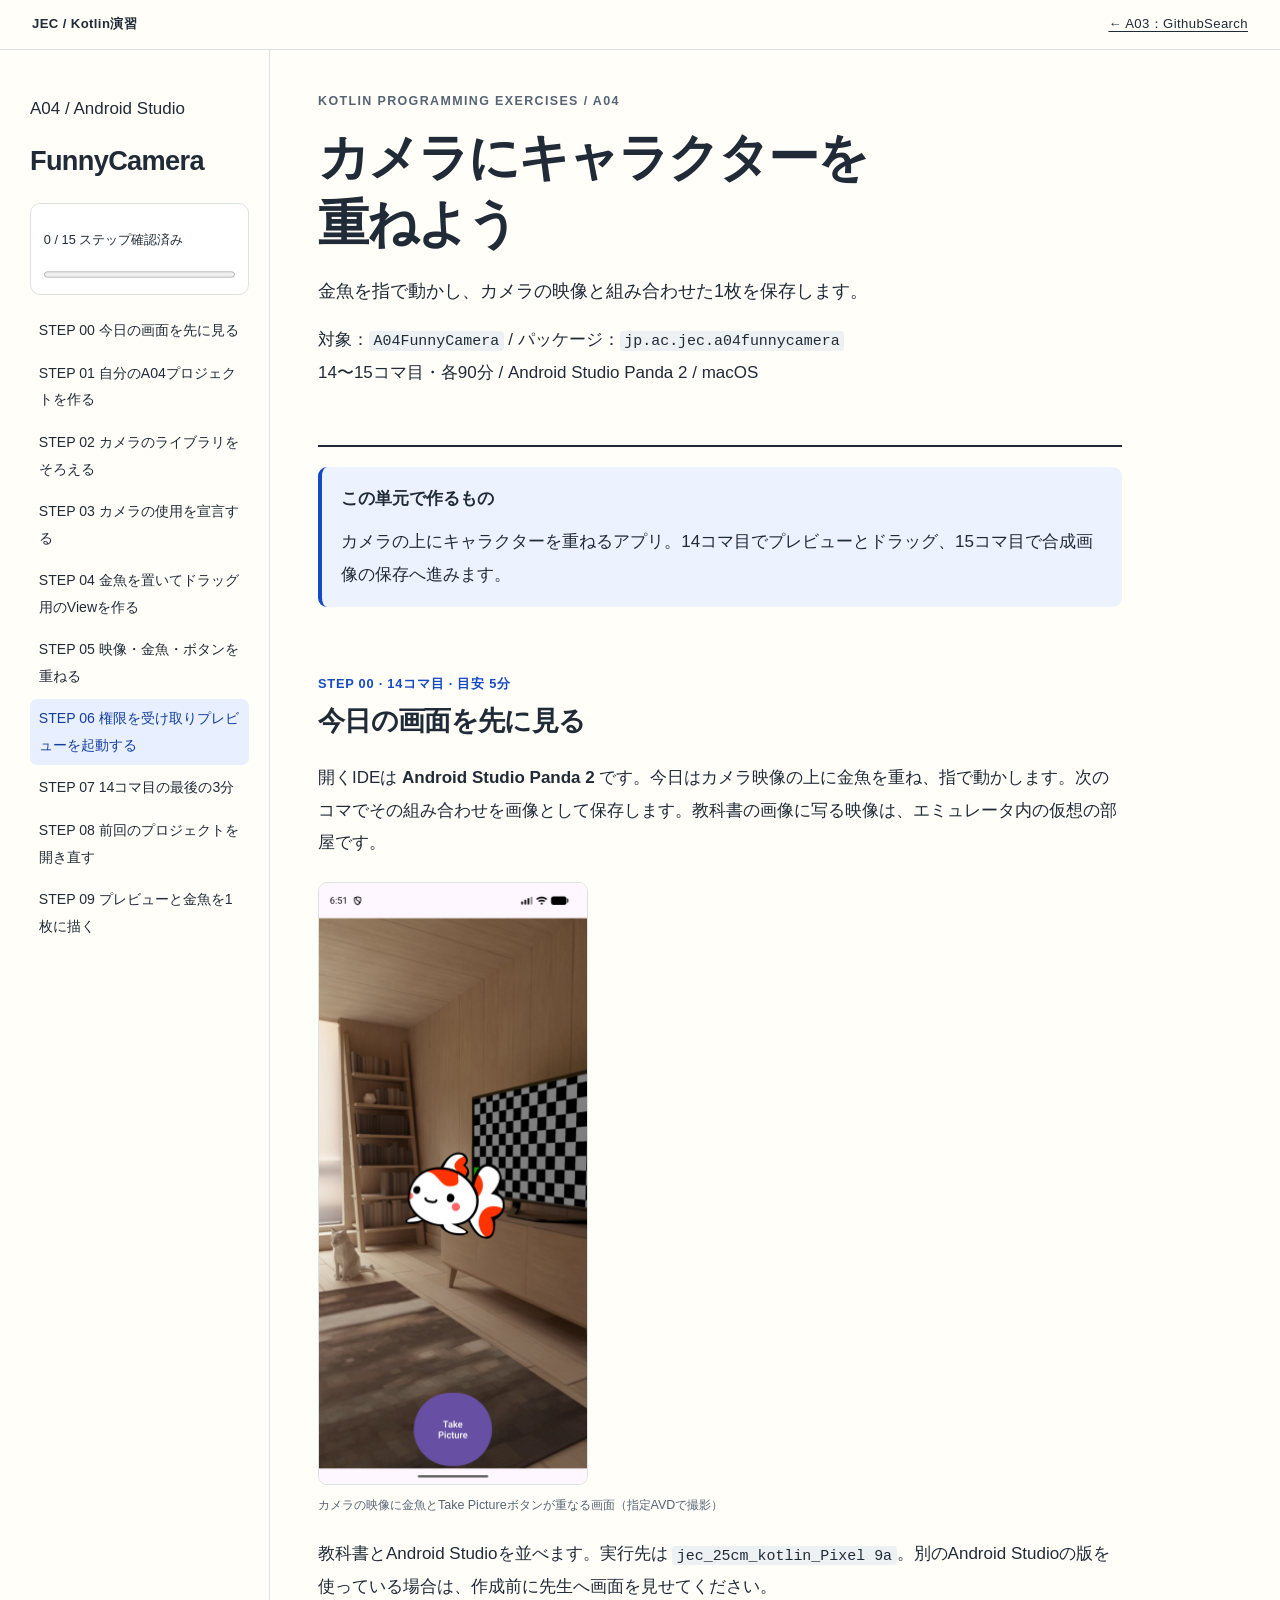
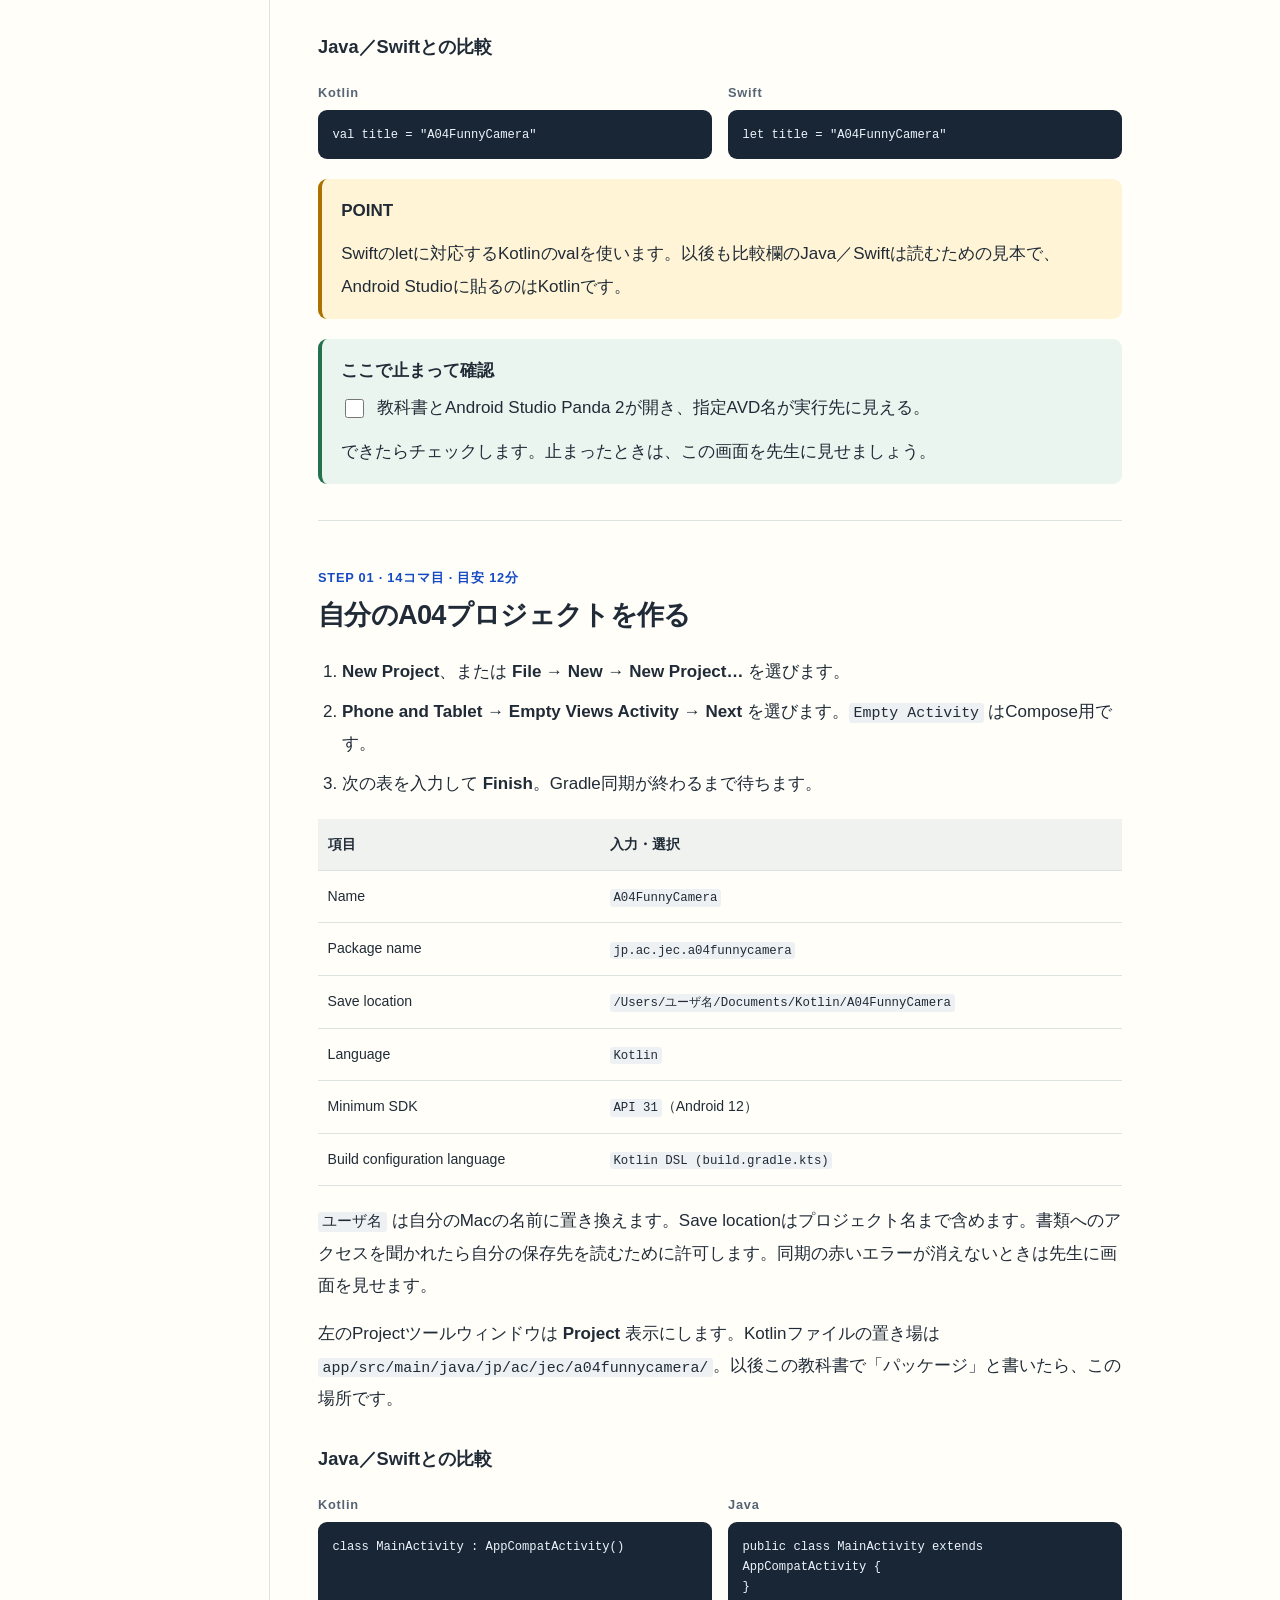
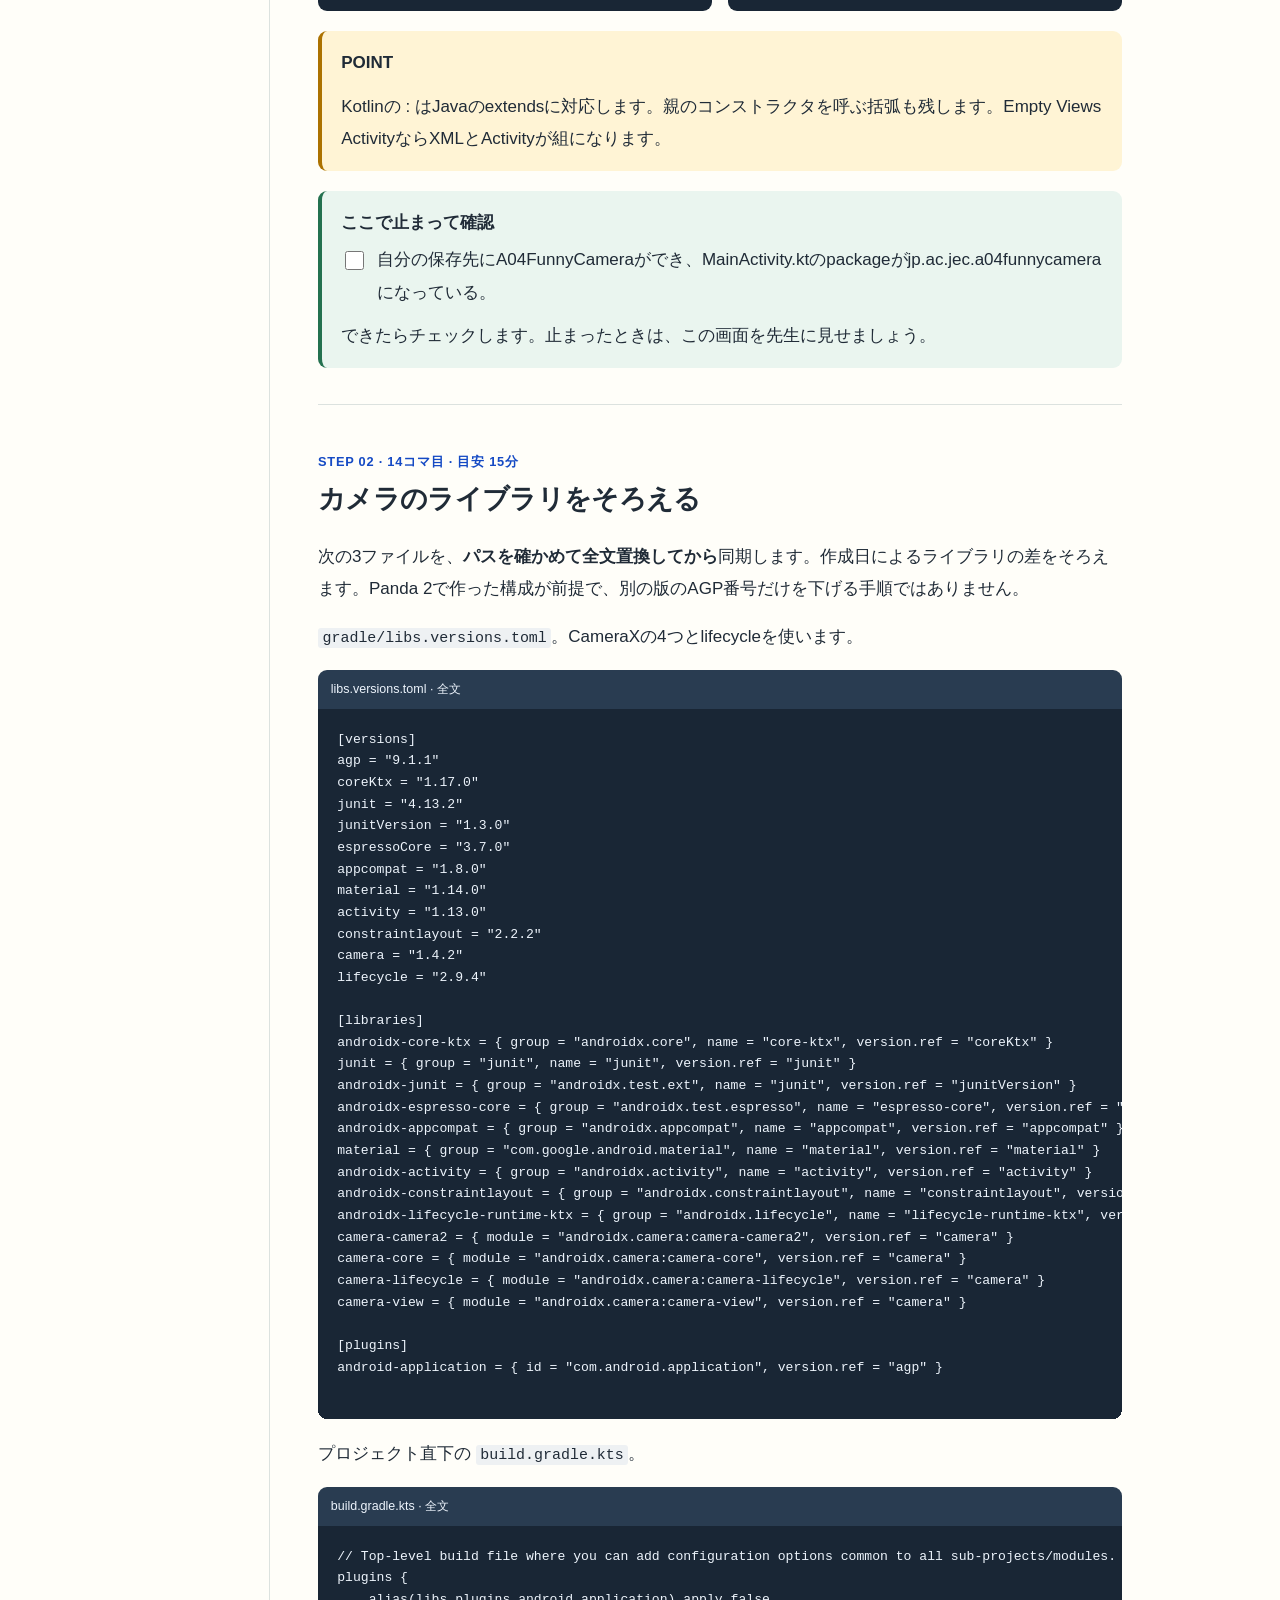
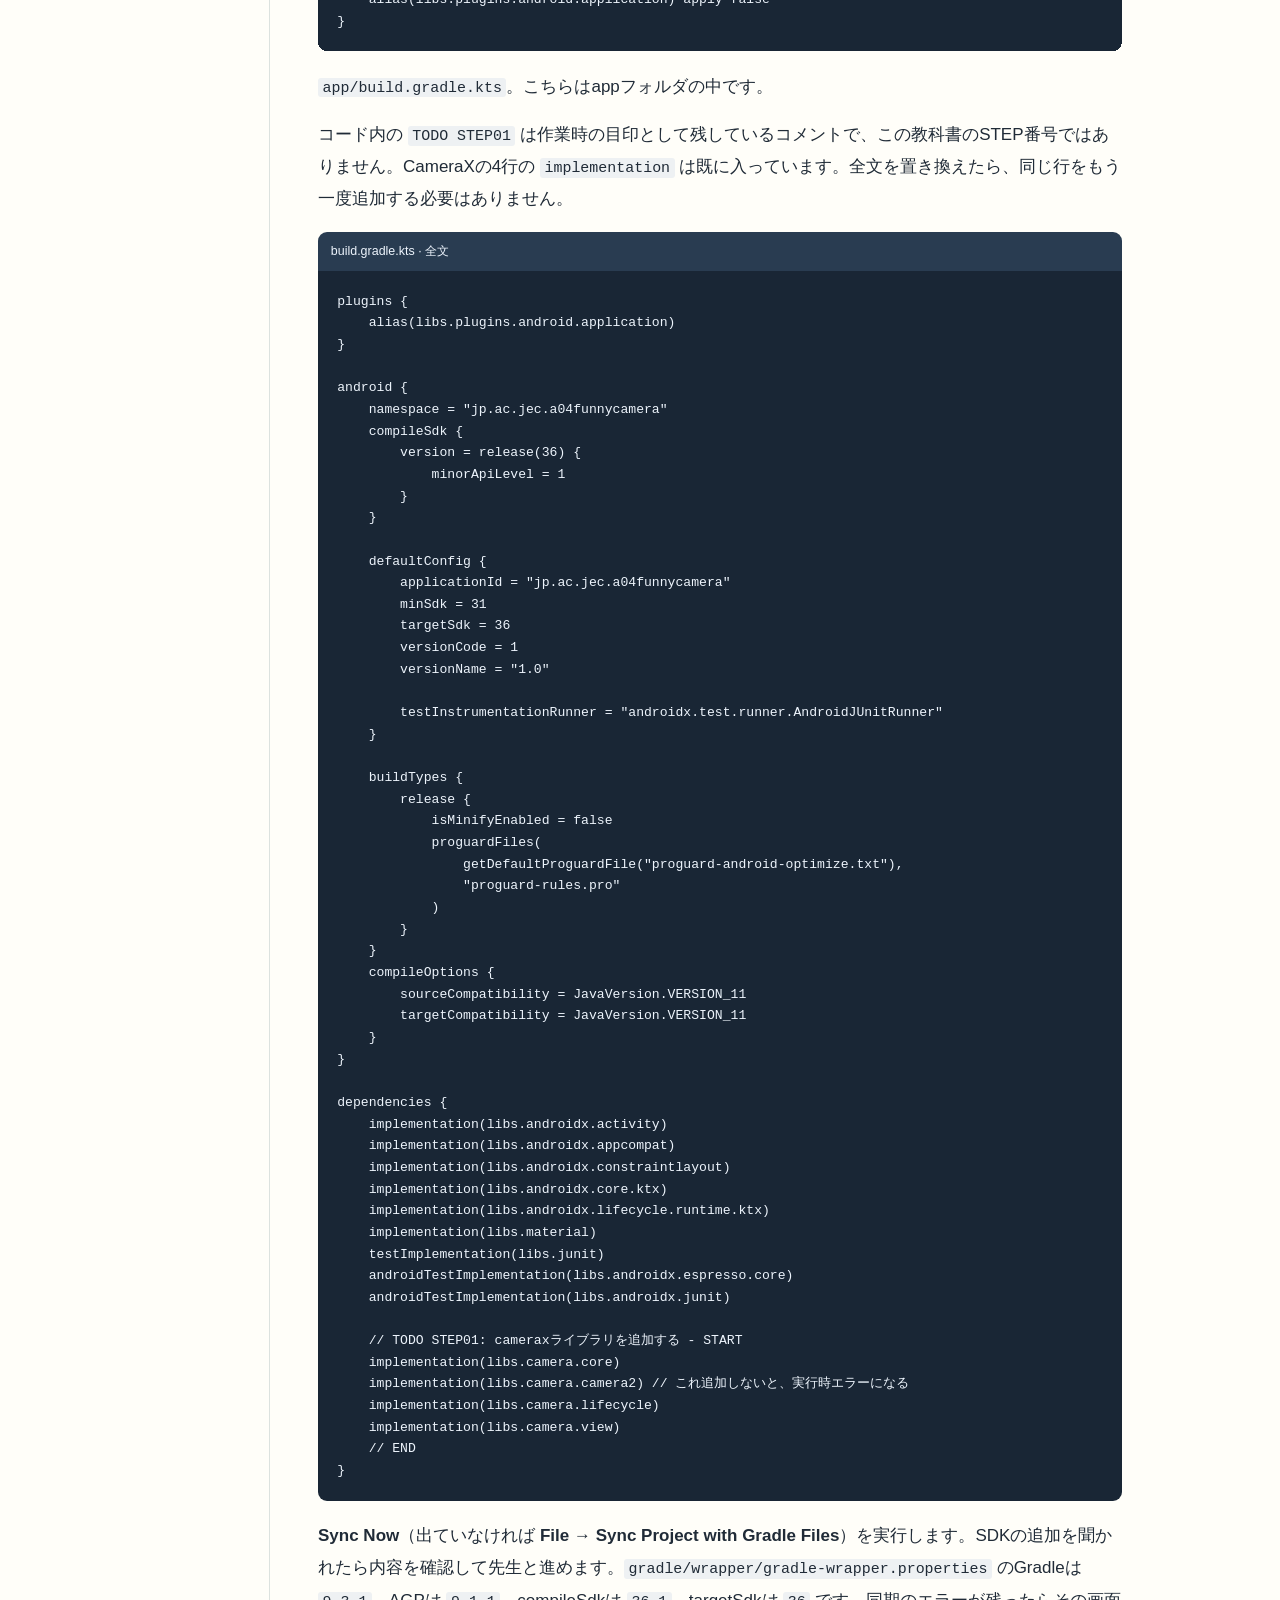
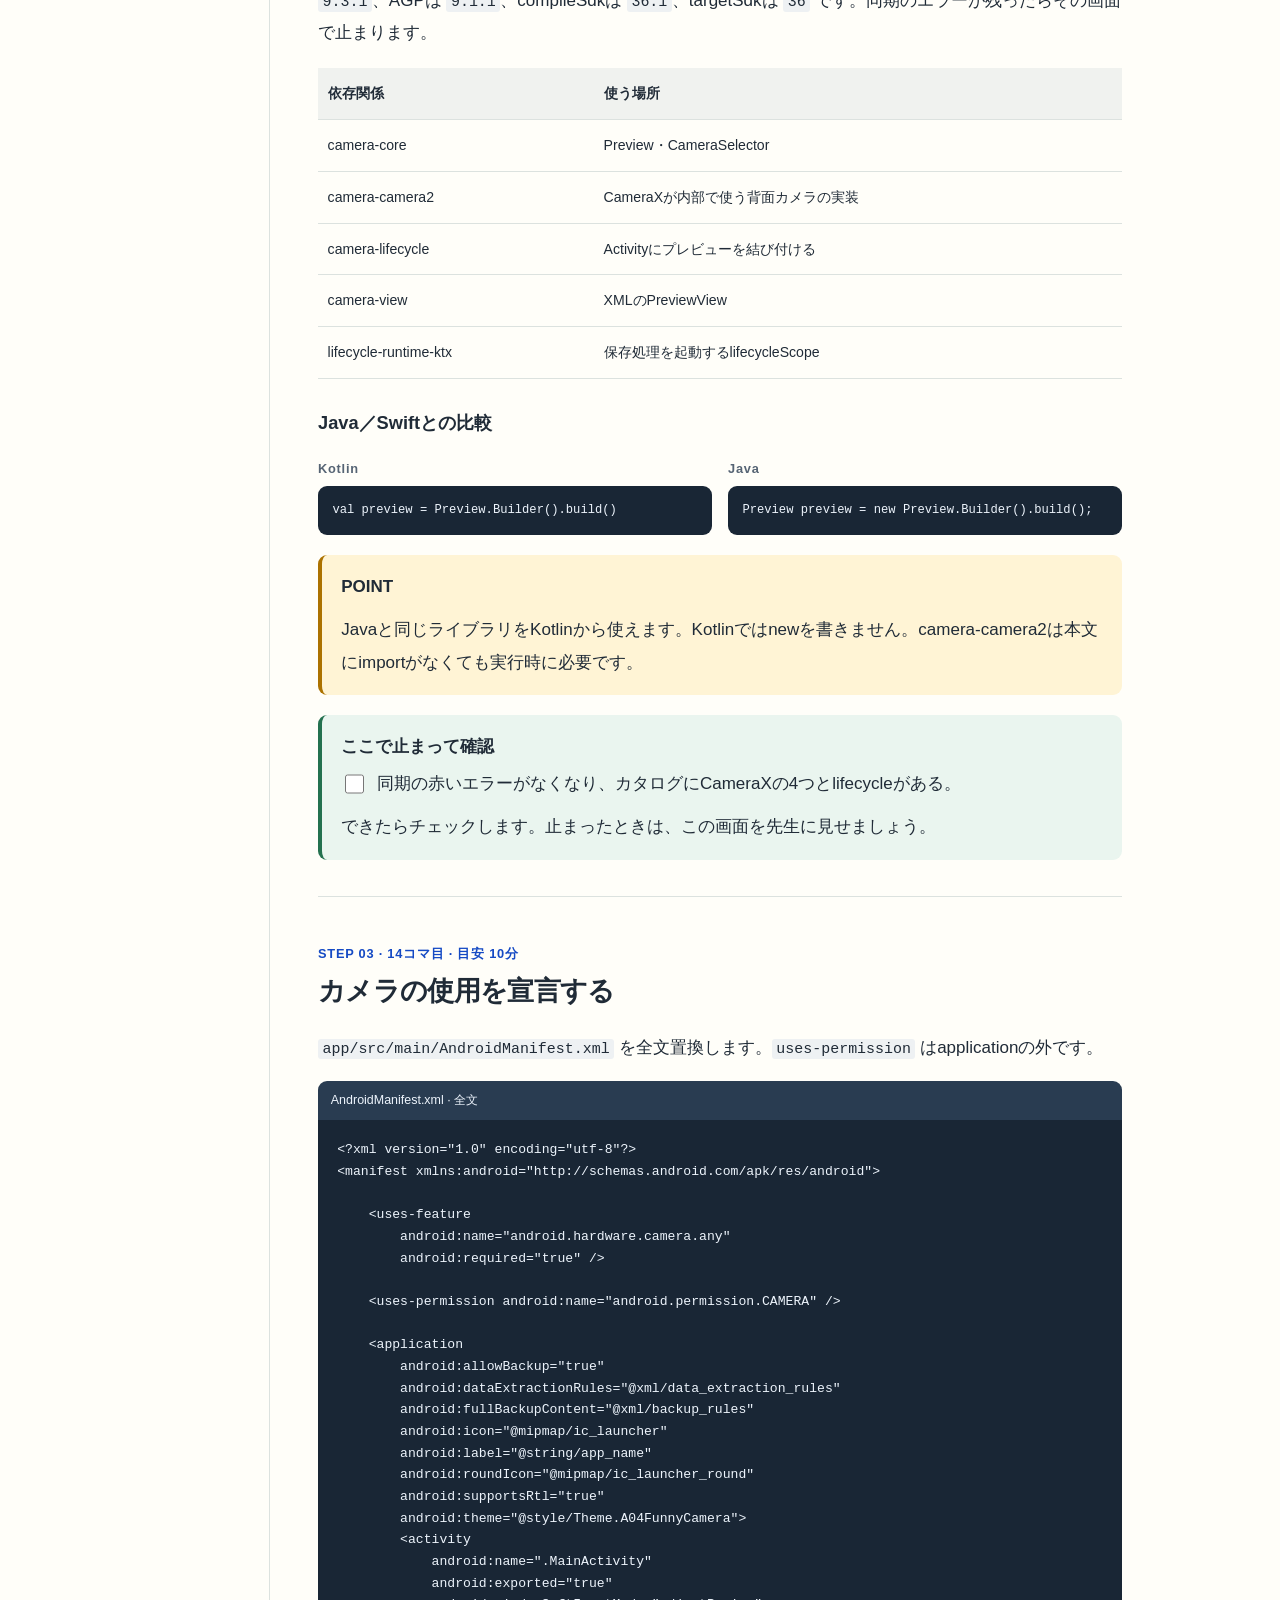
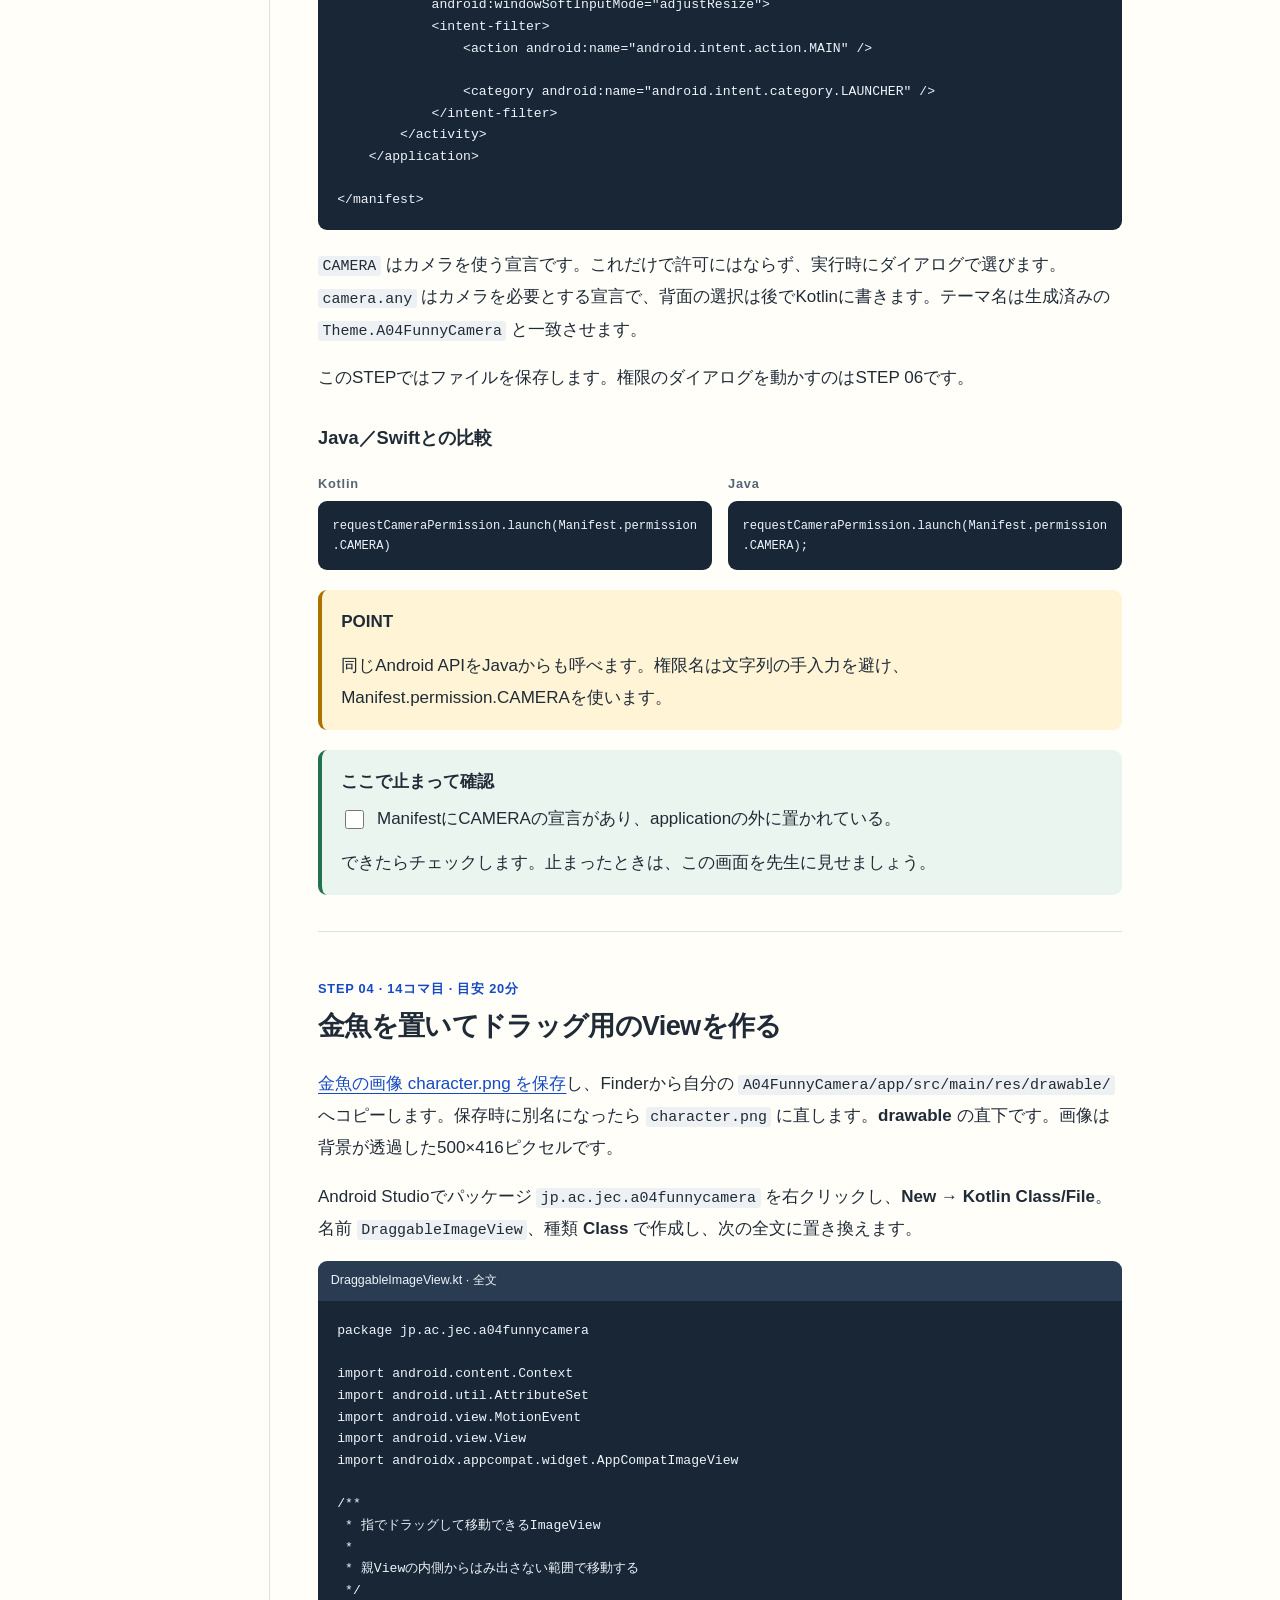
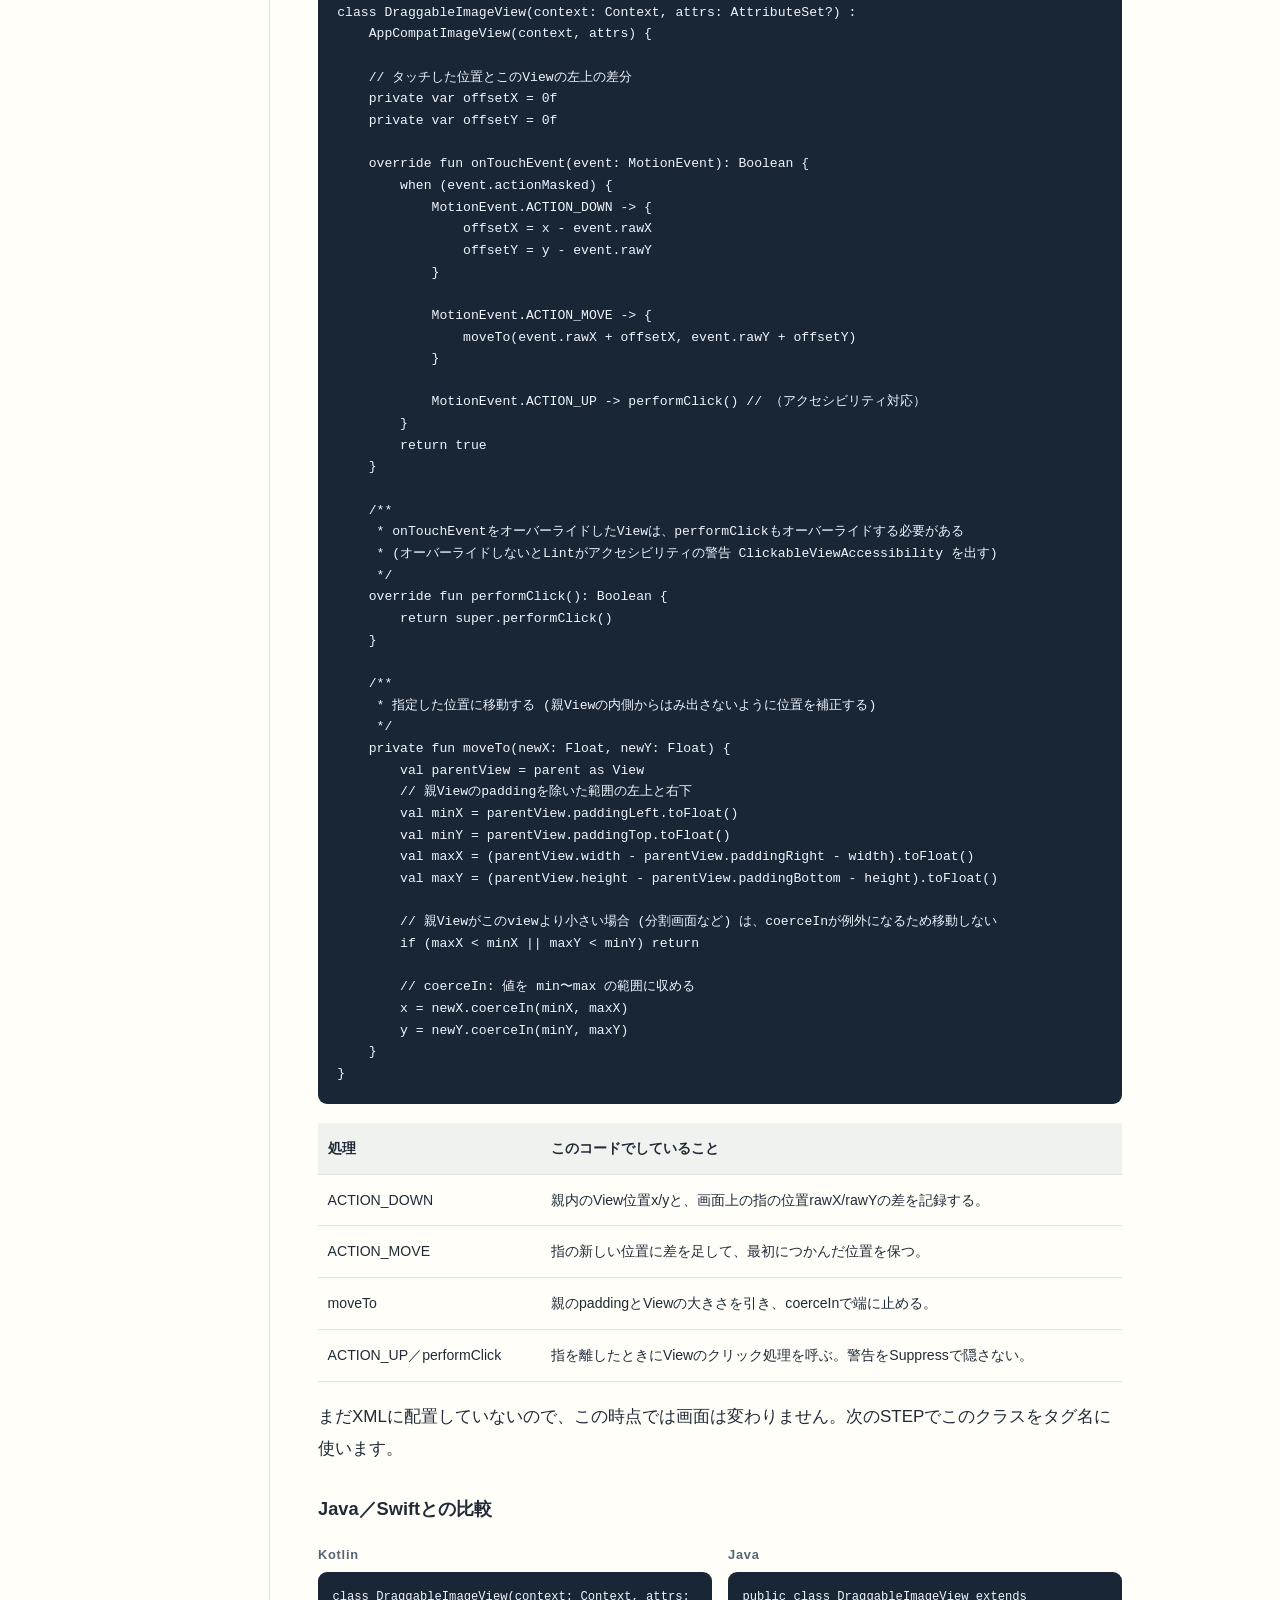
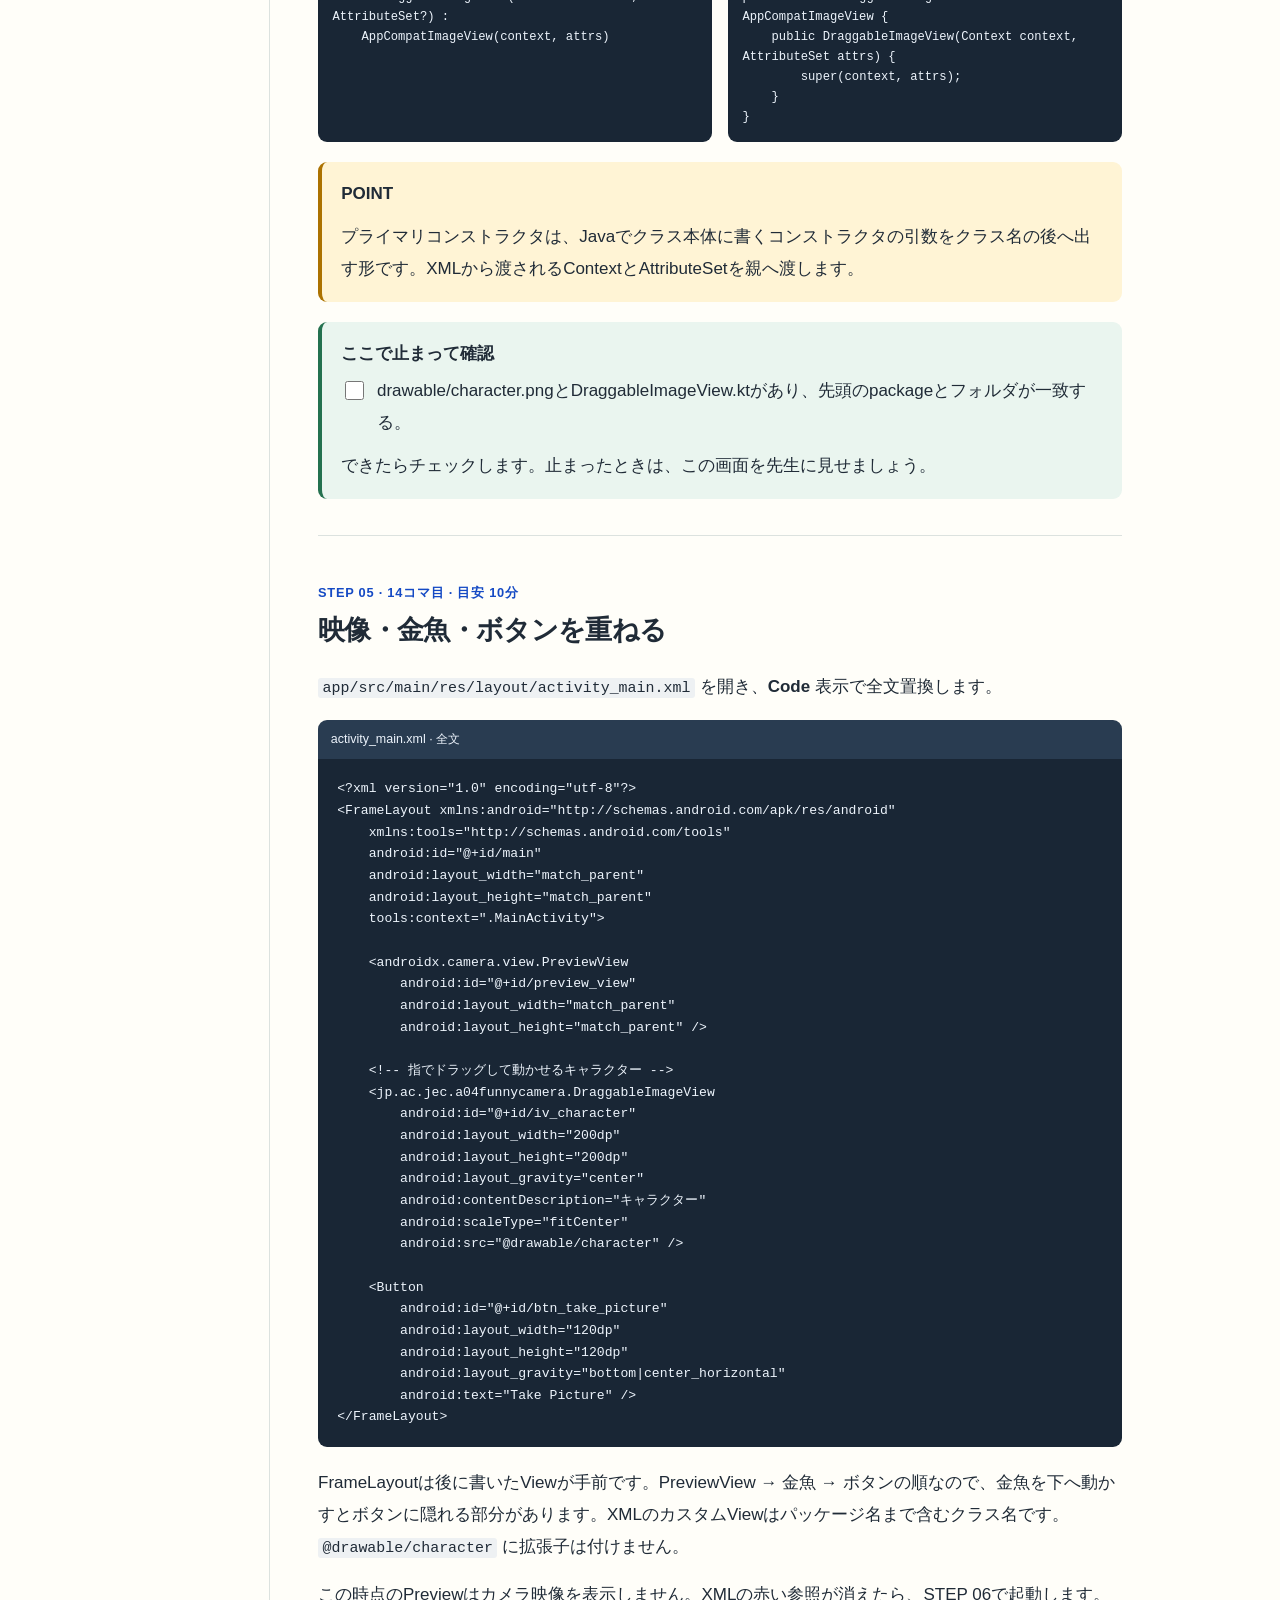
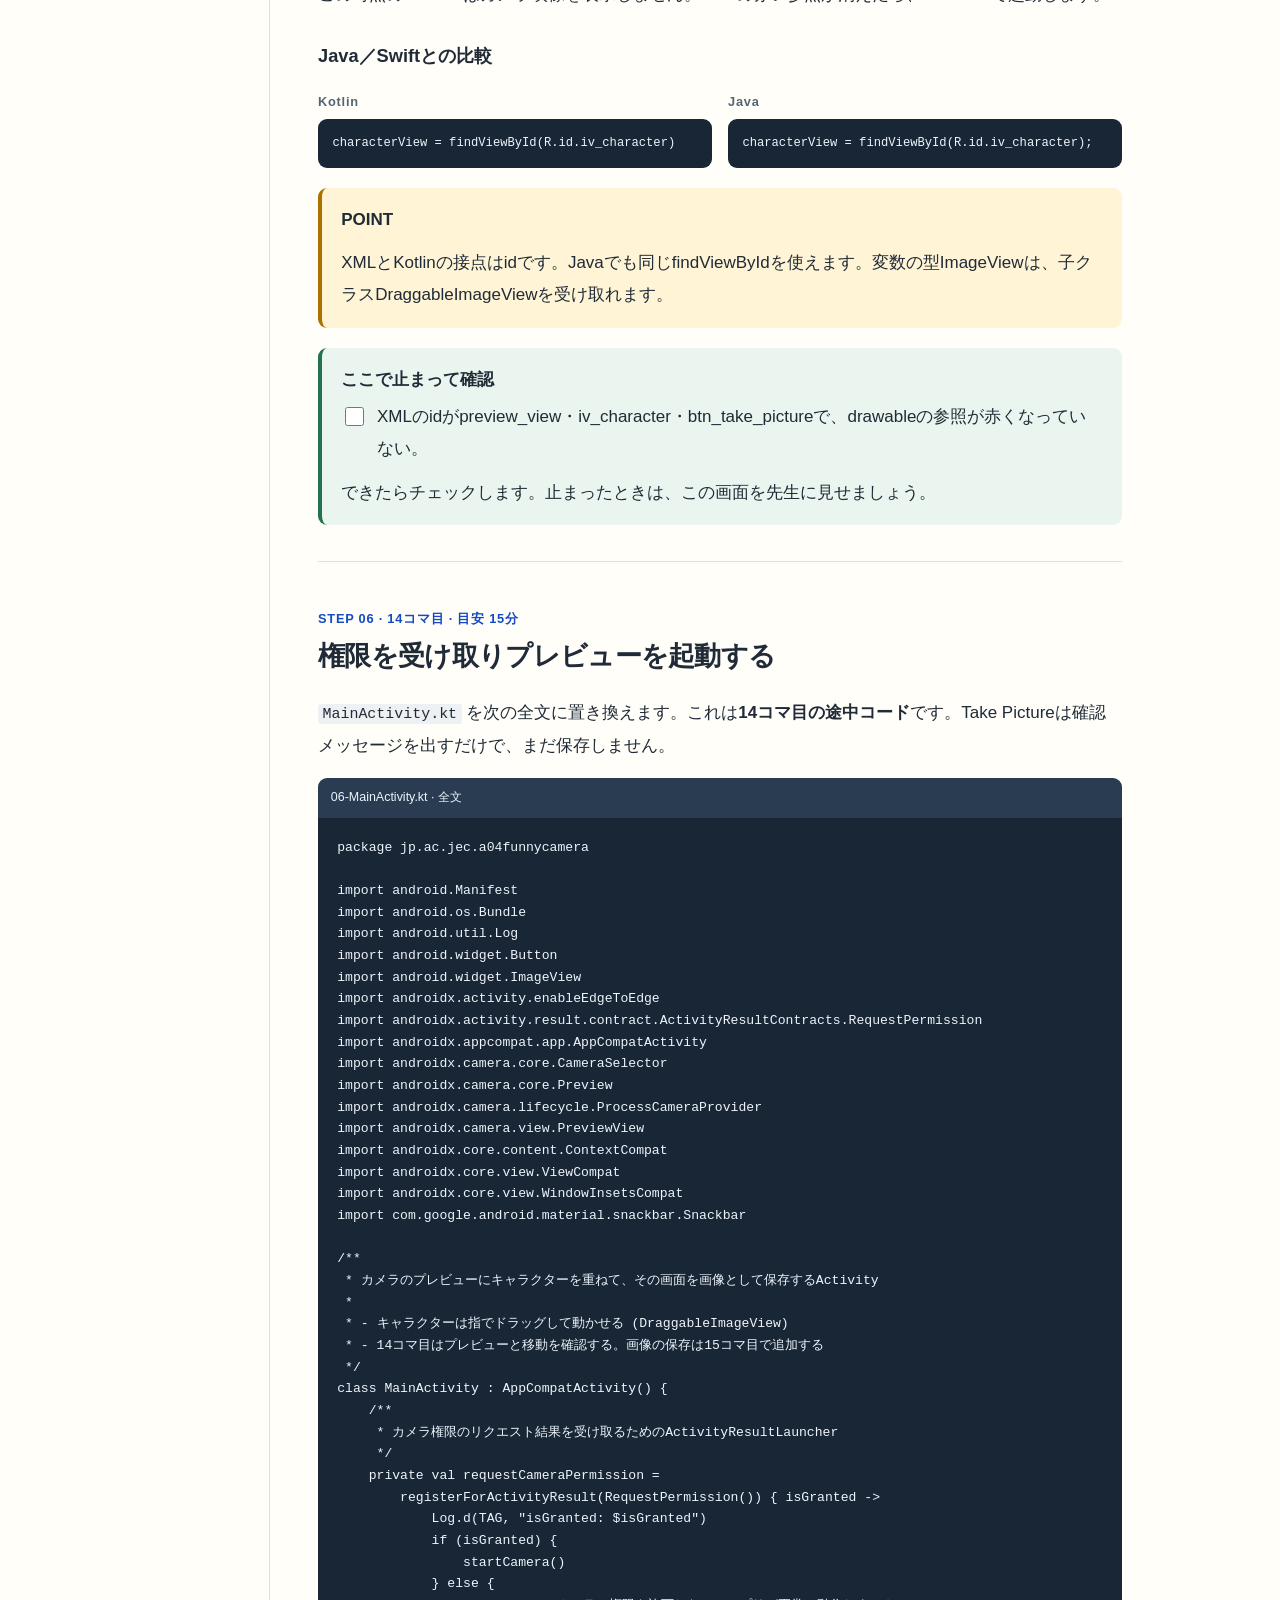
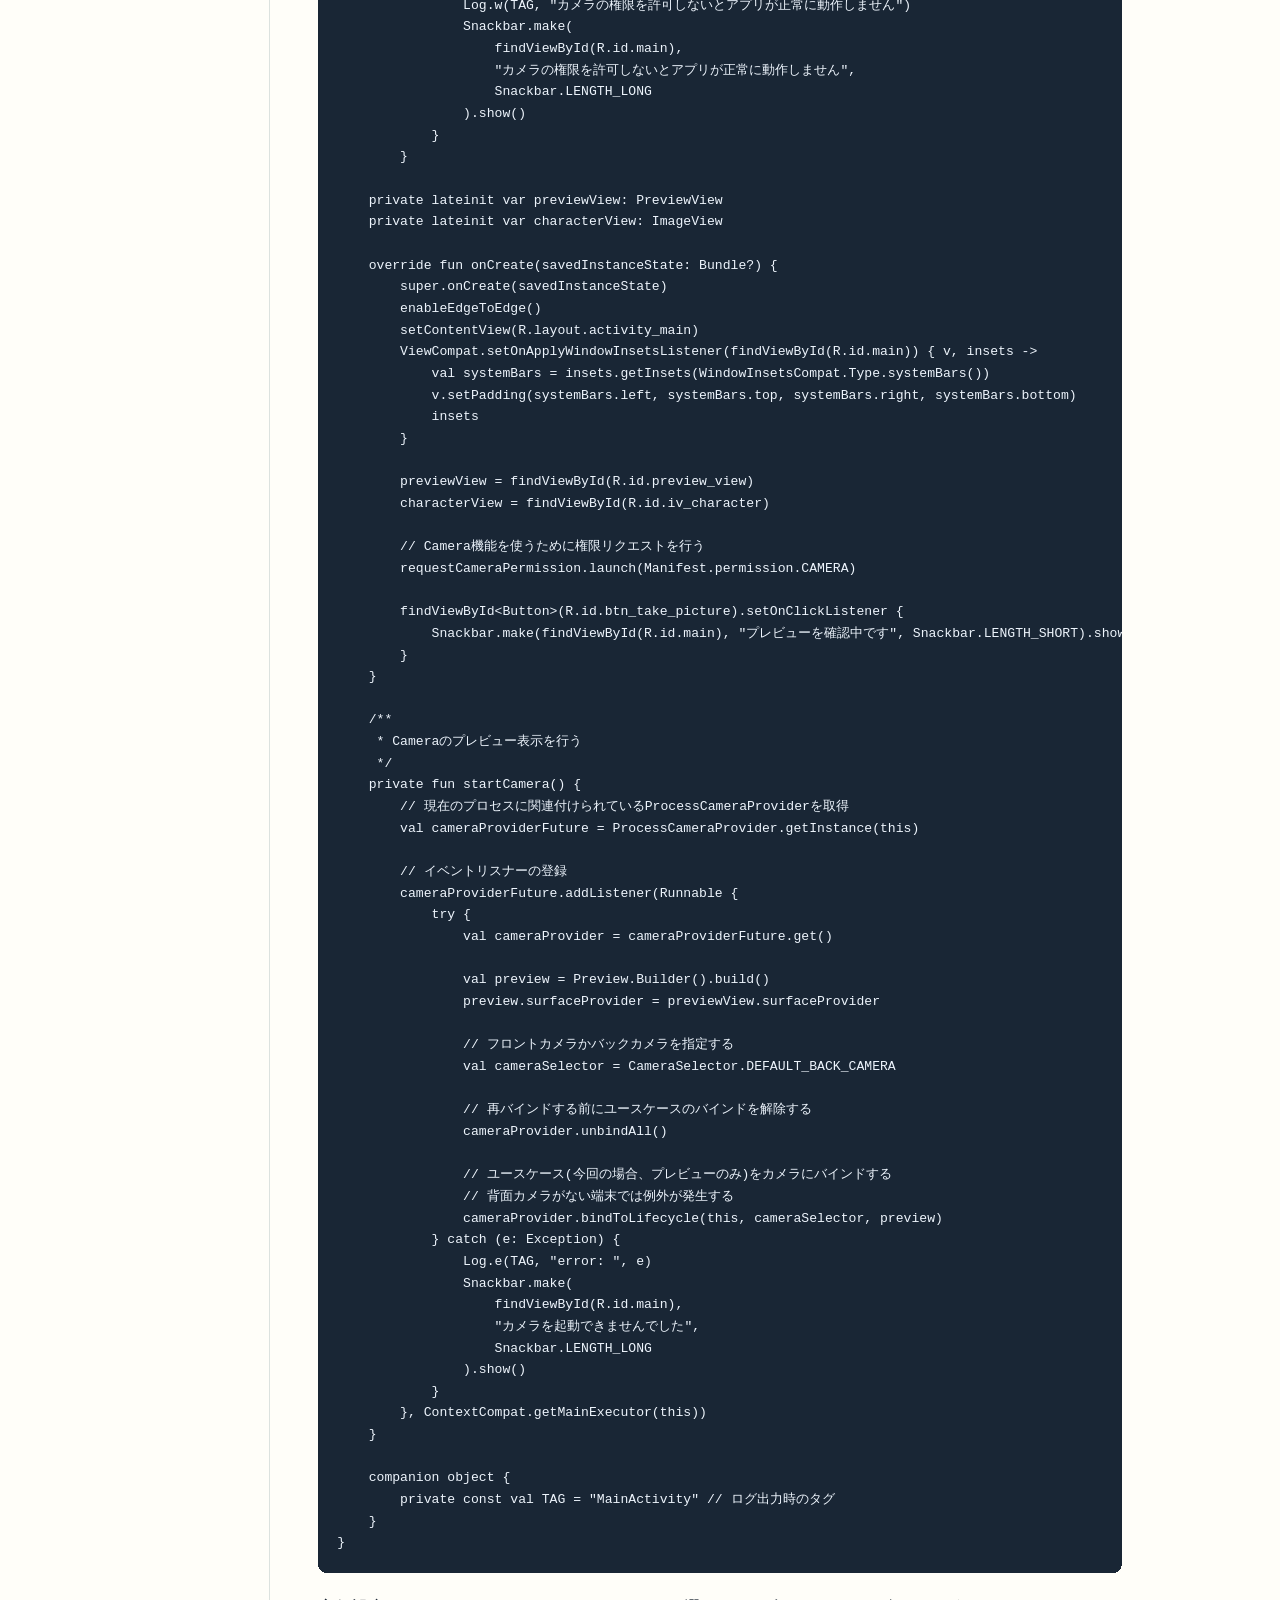
==== docs/funny-camera/index.html @ 12bbc0b0 "教科書・共通資料・はじめに.txtの案内を見直し、検査を追加 「困ったとき」の最後の節と各単元末尾の案内を、自分のプロジェクトとSTEP番号を先生に見せる形に直した。教科書の本文に特定の語や配布ZIP" ====
<!doctype html>
<html lang="ja"><head><meta charset="utf-8"><meta name="viewport" content="width=device-width, initial-scale=1"><title>A04 FunnyCamera — カメラにキャラクターを重ねよう | Kotlin演習</title><meta name="description" content="Android Studio Panda 2で作る合成カメラ。90分×2コマで、カメラのプレビュー・ドラッグ・画像の合成と保存を進めます。"><link rel="stylesheet" href="../assets/textbook.css"><script src="../assets/textbook.js" defer></script></head>
<body data-progress-key="jec-kotlin-funny-camera-v1"><a class="skip" href="#main">本文へ移動</a><header class="topbar"><span class="brand">JEC / Kotlin演習</span><a href="../github-search/index.html">← A03：GithubSearch</a></header><div class="shell"><aside class="sidebar"><div class="sidebar-inner"><p class="course-label">A04 / Android Studio</p><h2>FunnyCamera</h2><div class="progress"><p data-progress-label>0 / 15 ステップ確認済み</p><progress max="15" value="0" aria-label="進捗"></progress></div><nav aria-label="目次"><ol><li><a href="#step-0">STEP 00 今日の画面を先に見る</a></li><li><a href="#step-1">STEP 01 自分のA04プロジェクトを作る</a></li><li><a href="#step-2">STEP 02 カメラのライブラリをそろえる</a></li><li><a href="#step-3">STEP 03 カメラの使用を宣言する</a></li><li><a href="#step-4">STEP 04 金魚を置いてドラッグ用のViewを作る</a></li><li><a href="#step-5">STEP 05 映像・金魚・ボタンを重ねる</a></li><li><a href="#step-6">STEP 06 権限を受け取りプレビューを起動する</a></li><li><a href="#step-7">STEP 07 14コマ目の最後の3分</a></li><li><a href="#step-8">STEP 08 前回のプロジェクトを開き直す</a></li><li><a href="#step-9">STEP 09 プレビューと金魚を1枚に描く</a></li><li><a href="#step-10">STEP 10 JPEGを保存する完成コードへ進む</a></li><li><a href="#step-11">STEP 11 保存した画像を開いて比べる</a></li><li><a href="#step-12">STEP 12 権限を許可しない場合も確かめる</a></li><li><a href="#step-13">STEP 13 自分の画面へアレンジする</a></li><li><a href="#step-14">STEP 14 15コマ目の最後の3分</a></li></ol></nav><div class="resources"><a href="#help">困ったとき</a><a href="../hello-kotlin/index.html">K01：HelloKotlin</a><a href="../hello-android/index.html">A01：HelloAndroid</a><a href="../calc-game/index.html">A02：CalcGame</a><a href="../github-search/index.html">A03：GithubSearch</a><span aria-current="page">A04：FunnyCamera</span><a href="../common/setup.html?from=funny-camera">共通：はじめの準備</a><a href="../common/apk.html?from=funny-camera">共通：提出課題とAPK</a><a href="../common/other-versions.html?from=funny-camera">共通：ちがうAndroid Studioの版</a><a href="../common/help.html?from=funny-camera">共通：困ったとき</a></div></div></aside>
<main id="main"><div class="hero"><p class="eyebrow">KOTLIN PROGRAMMING EXERCISES / A04</p><h1>カメラにキャラクターを<br>重ねよう</h1><p class="lede">金魚を指で動かし、カメラの映像と組み合わせた1枚を保存します。</p><p>対象：<code>A04FunnyCamera</code> / パッケージ：<code>jp.ac.jec.a04funnycamera</code><br>14〜15コマ目・各90分 / Android Studio Panda 2 / macOS</p></div><div class="goal"><p class="box-title">この単元で作るもの</p><p>カメラの上にキャラクターを重ねるアプリ。14コマ目でプレビューとドラッグ、15コマ目で合成画像の保存へ進みます。</p></div>
<section id="step-0"><p class="step-meta">STEP 00 · 14コマ目 · 目安 5分</p><h2>今日の画面を先に見る</h2>
<p>開くIDEは <strong>Android Studio Panda 2</strong> です。今日はカメラ映像の上に金魚を重ね、指で動かします。次のコマでその組み合わせを画像として保存します。教科書の画像に写る映像は、エミュレータ内の仮想の部屋です。</p>
<figure><img src="images/preview.png" alt="カメラの映像に金魚とTake Pictureボタンが重なる画面" width="270" height="606" loading="lazy"><figcaption>カメラの映像に金魚とTake Pictureボタンが重なる画面（指定AVDで撮影）</figcaption></figure>
<p>教科書とAndroid Studioを並べます。実行先は <code>jec_25cm_kotlin_Pixel 9a</code>。別のAndroid Studioの版を使っている場合は、作成前に先生へ画面を見せてください。</p>
<h3>Java／Swiftとの比較</h3><div class="compare"><div class="compare-item"><p class="compare-lang" translate="no">Kotlin</p><pre tabindex="0"><code>val title = &quot;A04FunnyCamera&quot;</code></pre>
</div><div class="compare-item"><p class="compare-lang" translate="no">Swift</p><pre tabindex="0"><code>let title = &quot;A04FunnyCamera&quot;</code></pre>
</div></div>
<div class="note"><p class="box-title">POINT</p><p>Swiftのletに対応するKotlinのvalを使います。以後も比較欄のJava／Swiftは読むための見本で、Android Studioに貼るのはKotlinです。</p>
</div><div class="check"><p class="box-title">ここで止まって確認</p><label><input type="checkbox" data-check="step-00"><span>教科書とAndroid Studio Panda 2が開き、指定AVD名が実行先に見える。</span></label><p>できたらチェックします。止まったときは、この画面を先生に見せましょう。</p></div></section>
<section id="step-1"><p class="step-meta">STEP 01 · 14コマ目 · 目安 12分</p><h2>自分のA04プロジェクトを作る</h2>
<ol><li><strong>New Project</strong>、または <strong>File → New → New Project…</strong> を選びます。</li><li><strong>Phone and Tablet → Empty Views Activity → Next</strong> を選びます。<code>Empty Activity</code> はCompose用です。</li><li>次の表を入力して <strong>Finish</strong>。Gradle同期が終わるまで待ちます。</li></ol><table><thead><tr><th>項目</th><th>入力・選択</th></tr></thead><tbody><tr><td>Name</td><td><code>A04FunnyCamera</code></td></tr><tr><td>Package name</td><td><code>jp.ac.jec.a04funnycamera</code></td></tr><tr><td>Save location</td><td><code>/Users/ユーザ名/Documents/Kotlin/A04FunnyCamera</code></td></tr><tr><td>Language</td><td><code>Kotlin</code></td></tr><tr><td>Minimum SDK</td><td><code>API 31</code>（Android 12）</td></tr><tr><td>Build configuration language</td><td><code>Kotlin DSL (build.gradle.kts)</code></td></tr></tbody></table>
<p><code>ユーザ名</code> は自分のMacの名前に置き換えます。Save locationはプロジェクト名まで含めます。書類へのアクセスを聞かれたら自分の保存先を読むために許可します。同期の赤いエラーが消えないときは先生に画面を見せます。</p>
<p>左のProjectツールウィンドウは <strong>Project</strong> 表示にします。Kotlinファイルの置き場は <code>app/src/main/java/jp/ac/jec/a04funnycamera/</code>。以後この教科書で「パッケージ」と書いたら、この場所です。</p>
<h3>Java／Swiftとの比較</h3><div class="compare"><div class="compare-item"><p class="compare-lang" translate="no">Kotlin</p><pre tabindex="0"><code>class MainActivity : AppCompatActivity()</code></pre>
</div><div class="compare-item"><p class="compare-lang" translate="no">Java</p><pre tabindex="0"><code>public class MainActivity extends AppCompatActivity {
}</code></pre>
</div></div>
<div class="note"><p class="box-title">POINT</p><p>Kotlinの : はJavaのextendsに対応します。親のコンストラクタを呼ぶ括弧も残します。Empty Views ActivityならXMLとActivityが組になります。</p>
</div><div class="check"><p class="box-title">ここで止まって確認</p><label><input type="checkbox" data-check="step-01"><span>自分の保存先にA04FunnyCameraができ、MainActivity.ktのpackageがjp.ac.jec.a04funnycameraになっている。</span></label><p>できたらチェックします。止まったときは、この画面を先生に見せましょう。</p></div></section>
<section id="step-2"><p class="step-meta">STEP 02 · 14コマ目 · 目安 15分</p><h2>カメラのライブラリをそろえる</h2>
<p>次の3ファイルを、<strong>パスを確かめて全文置換してから</strong>同期します。作成日によるライブラリの差をそろえます。Panda 2で作った構成が前提で、別の版のAGP番号だけを下げる手順ではありません。</p>
<p><code>gradle/libs.versions.toml</code>。CameraXの4つとlifecycleを使います。</p>
<div class="code-head">libs.versions.toml · 全文</div><pre id="code-libs" tabindex="0"><code>[versions]
agp = &quot;9.1.1&quot;
coreKtx = &quot;1.17.0&quot;
junit = &quot;4.13.2&quot;
junitVersion = &quot;1.3.0&quot;
espressoCore = &quot;3.7.0&quot;
appcompat = &quot;1.8.0&quot;
material = &quot;1.14.0&quot;
activity = &quot;1.13.0&quot;
constraintlayout = &quot;2.2.2&quot;
camera = &quot;1.4.2&quot;
lifecycle = &quot;2.9.4&quot;

[libraries]
androidx-core-ktx = { group = &quot;androidx.core&quot;, name = &quot;core-ktx&quot;, version.ref = &quot;coreKtx&quot; }
junit = { group = &quot;junit&quot;, name = &quot;junit&quot;, version.ref = &quot;junit&quot; }
androidx-junit = { group = &quot;androidx.test.ext&quot;, name = &quot;junit&quot;, version.ref = &quot;junitVersion&quot; }
androidx-espresso-core = { group = &quot;androidx.test.espresso&quot;, name = &quot;espresso-core&quot;, version.ref = &quot;espressoCore&quot; }
androidx-appcompat = { group = &quot;androidx.appcompat&quot;, name = &quot;appcompat&quot;, version.ref = &quot;appcompat&quot; }
material = { group = &quot;com.google.android.material&quot;, name = &quot;material&quot;, version.ref = &quot;material&quot; }
androidx-activity = { group = &quot;androidx.activity&quot;, name = &quot;activity&quot;, version.ref = &quot;activity&quot; }
androidx-constraintlayout = { group = &quot;androidx.constraintlayout&quot;, name = &quot;constraintlayout&quot;, version.ref = &quot;constraintlayout&quot; }
androidx-lifecycle-runtime-ktx = { group = &quot;androidx.lifecycle&quot;, name = &quot;lifecycle-runtime-ktx&quot;, version.ref = &quot;lifecycle&quot; }
camera-camera2 = { module = &quot;androidx.camera:camera-camera2&quot;, version.ref = &quot;camera&quot; }
camera-core = { module = &quot;androidx.camera:camera-core&quot;, version.ref = &quot;camera&quot; }
camera-lifecycle = { module = &quot;androidx.camera:camera-lifecycle&quot;, version.ref = &quot;camera&quot; }
camera-view = { module = &quot;androidx.camera:camera-view&quot;, version.ref = &quot;camera&quot; }

[plugins]
android-application = { id = &quot;com.android.application&quot;, version.ref = &quot;agp&quot; }

</code></pre>
<p>プロジェクト直下の <code>build.gradle.kts</code>。</p>
<div class="code-head">build.gradle.kts · 全文</div><pre id="code-root-gradle" tabindex="0"><code>// Top-level build file where you can add configuration options common to all sub-projects/modules.
plugins {
    alias(libs.plugins.android.application) apply false
}</code></pre>
<p><code>app/build.gradle.kts</code>。こちらはappフォルダの中です。</p>
<p>コード内の <code>TODO STEP01</code> は作業時の目印として残しているコメントで、この教科書のSTEP番号ではありません。CameraXの4行の <code>implementation</code> は既に入っています。全文を置き換えたら、同じ行をもう一度追加する必要はありません。</p>
<div class="code-head">build.gradle.kts · 全文</div><pre id="code-app-gradle" tabindex="0"><code>plugins {
    alias(libs.plugins.android.application)
}

android {
    namespace = &quot;jp.ac.jec.a04funnycamera&quot;
    compileSdk {
        version = release(36) {
            minorApiLevel = 1
        }
    }

    defaultConfig {
        applicationId = &quot;jp.ac.jec.a04funnycamera&quot;
        minSdk = 31
        targetSdk = 36
        versionCode = 1
        versionName = &quot;1.0&quot;

        testInstrumentationRunner = &quot;androidx.test.runner.AndroidJUnitRunner&quot;
    }

    buildTypes {
        release {
            isMinifyEnabled = false
            proguardFiles(
                getDefaultProguardFile(&quot;proguard-android-optimize.txt&quot;),
                &quot;proguard-rules.pro&quot;
            )
        }
    }
    compileOptions {
        sourceCompatibility = JavaVersion.VERSION_11
        targetCompatibility = JavaVersion.VERSION_11
    }
}

dependencies {
    implementation(libs.androidx.activity)
    implementation(libs.androidx.appcompat)
    implementation(libs.androidx.constraintlayout)
    implementation(libs.androidx.core.ktx)
    implementation(libs.androidx.lifecycle.runtime.ktx)
    implementation(libs.material)
    testImplementation(libs.junit)
    androidTestImplementation(libs.androidx.espresso.core)
    androidTestImplementation(libs.androidx.junit)

    // TODO STEP01: cameraxライブラリを追加する - START
    implementation(libs.camera.core)
    implementation(libs.camera.camera2) // これ追加しないと、実行時エラーになる
    implementation(libs.camera.lifecycle)
    implementation(libs.camera.view)
    // END
}</code></pre>
<p><strong>Sync Now</strong>（出ていなければ <strong>File → Sync Project with Gradle Files</strong>）を実行します。SDKの追加を聞かれたら内容を確認して先生と進めます。<code>gradle/wrapper/gradle-wrapper.properties</code> のGradleは <code>9.3.1</code>、AGPは <code>9.1.1</code>、compileSdkは <code>36.1</code>、targetSdkは <code>36</code> です。同期のエラーが残ったらその画面で止まります。</p>
<table><thead><tr><th>依存関係</th><th>使う場所</th></tr></thead><tbody><tr><td>camera-core</td><td>Preview・CameraSelector</td></tr><tr><td>camera-camera2</td><td>CameraXが内部で使う背面カメラの実装</td></tr><tr><td>camera-lifecycle</td><td>Activityにプレビューを結び付ける</td></tr><tr><td>camera-view</td><td>XMLのPreviewView</td></tr><tr><td>lifecycle-runtime-ktx</td><td>保存処理を起動するlifecycleScope</td></tr></tbody></table>
<h3>Java／Swiftとの比較</h3><div class="compare"><div class="compare-item"><p class="compare-lang" translate="no">Kotlin</p><pre tabindex="0"><code>val preview = Preview.Builder().build()</code></pre>
</div><div class="compare-item"><p class="compare-lang" translate="no">Java</p><pre tabindex="0"><code>Preview preview = new Preview.Builder().build();</code></pre>
</div></div>
<div class="note"><p class="box-title">POINT</p><p>Javaと同じライブラリをKotlinから使えます。Kotlinではnewを書きません。camera-camera2は本文にimportがなくても実行時に必要です。</p>
</div><div class="check"><p class="box-title">ここで止まって確認</p><label><input type="checkbox" data-check="step-02"><span>同期の赤いエラーがなくなり、カタログにCameraXの4つとlifecycleがある。</span></label><p>できたらチェックします。止まったときは、この画面を先生に見せましょう。</p></div></section>
<section id="step-3"><p class="step-meta">STEP 03 · 14コマ目 · 目安 10分</p><h2>カメラの使用を宣言する</h2>
<p><code>app/src/main/AndroidManifest.xml</code> を全文置換します。<code>uses-permission</code> はapplicationの外です。</p>
<div class="code-head">AndroidManifest.xml · 全文</div><pre id="code-manifest" tabindex="0"><code>&lt;?xml version=&quot;1.0&quot; encoding=&quot;utf-8&quot;?&gt;
&lt;manifest xmlns:android=&quot;http://schemas.android.com/apk/res/android&quot;&gt;

    &lt;uses-feature
        android:name=&quot;android.hardware.camera.any&quot;
        android:required=&quot;true&quot; /&gt;

    &lt;uses-permission android:name=&quot;android.permission.CAMERA&quot; /&gt;

    &lt;application
        android:allowBackup=&quot;true&quot;
        android:dataExtractionRules=&quot;@xml/data_extraction_rules&quot;
        android:fullBackupContent=&quot;@xml/backup_rules&quot;
        android:icon=&quot;@mipmap/ic_launcher&quot;
        android:label=&quot;@string/app_name&quot;
        android:roundIcon=&quot;@mipmap/ic_launcher_round&quot;
        android:supportsRtl=&quot;true&quot;
        android:theme=&quot;@style/Theme.A04FunnyCamera&quot;&gt;
        &lt;activity
            android:name=&quot;.MainActivity&quot;
            android:exported=&quot;true&quot;
            android:windowSoftInputMode=&quot;adjustResize&quot;&gt;
            &lt;intent-filter&gt;
                &lt;action android:name=&quot;android.intent.action.MAIN&quot; /&gt;

                &lt;category android:name=&quot;android.intent.category.LAUNCHER&quot; /&gt;
            &lt;/intent-filter&gt;
        &lt;/activity&gt;
    &lt;/application&gt;

&lt;/manifest&gt;</code></pre>
<p><code>CAMERA</code> はカメラを使う宣言です。これだけで許可にはならず、実行時にダイアログで選びます。<code>camera.any</code> はカメラを必要とする宣言で、背面の選択は後でKotlinに書きます。テーマ名は生成済みの <code>Theme.A04FunnyCamera</code> と一致させます。</p>
<p>このSTEPではファイルを保存します。権限のダイアログを動かすのはSTEP 06です。</p>
<h3>Java／Swiftとの比較</h3><div class="compare"><div class="compare-item"><p class="compare-lang" translate="no">Kotlin</p><pre tabindex="0"><code>requestCameraPermission.launch(Manifest.permission.CAMERA)</code></pre>
</div><div class="compare-item"><p class="compare-lang" translate="no">Java</p><pre tabindex="0"><code>requestCameraPermission.launch(Manifest.permission.CAMERA);</code></pre>
</div></div>
<div class="note"><p class="box-title">POINT</p><p>同じAndroid APIをJavaからも呼べます。権限名は文字列の手入力を避け、Manifest.permission.CAMERAを使います。</p>
</div><div class="check"><p class="box-title">ここで止まって確認</p><label><input type="checkbox" data-check="step-03"><span>ManifestにCAMERAの宣言があり、applicationの外に置かれている。</span></label><p>できたらチェックします。止まったときは、この画面を先生に見せましょう。</p></div></section>
<section id="step-4"><p class="step-meta">STEP 04 · 14コマ目 · 目安 20分</p><h2>金魚を置いてドラッグ用のViewを作る</h2>
<p><a href="downloads/character.png" download="character.png">金魚の画像 character.png を保存</a>し、Finderから自分の <code>A04FunnyCamera/app/src/main/res/drawable/</code> へコピーします。保存時に別名になったら <code>character.png</code> に直します。<strong>drawable</strong> の直下です。画像は背景が透過した500×416ピクセルです。</p>
<p>Android Studioでパッケージ <code>jp.ac.jec.a04funnycamera</code> を右クリックし、<strong>New → Kotlin Class/File</strong>。名前 <code>DraggableImageView</code>、種類 <strong>Class</strong> で作成し、次の全文に置き換えます。</p>
<div class="code-head">DraggableImageView.kt · 全文</div><pre id="code-draggable" tabindex="0"><code>package jp.ac.jec.a04funnycamera

import android.content.Context
import android.util.AttributeSet
import android.view.MotionEvent
import android.view.View
import androidx.appcompat.widget.AppCompatImageView

/**
 * 指でドラッグして移動できるImageView
 *
 * 親Viewの内側からはみ出さない範囲で移動する
 */
class DraggableImageView(context: Context, attrs: AttributeSet?) :
    AppCompatImageView(context, attrs) {

    // タッチした位置とこのViewの左上の差分
    private var offsetX = 0f
    private var offsetY = 0f

    override fun onTouchEvent(event: MotionEvent): Boolean {
        when (event.actionMasked) {
            MotionEvent.ACTION_DOWN -&gt; {
                offsetX = x - event.rawX
                offsetY = y - event.rawY
            }

            MotionEvent.ACTION_MOVE -&gt; {
                moveTo(event.rawX + offsetX, event.rawY + offsetY)
            }

            MotionEvent.ACTION_UP -&gt; performClick() // （アクセシビリティ対応）
        }
        return true
    }

    /**
     * onTouchEventをオーバーライドしたViewは、performClickもオーバーライドする必要がある
     * (オーバーライドしないとLintがアクセシビリティの警告 ClickableViewAccessibility を出す)
     */
    override fun performClick(): Boolean {
        return super.performClick()
    }

    /**
     * 指定した位置に移動する (親Viewの内側からはみ出さないように位置を補正する)
     */
    private fun moveTo(newX: Float, newY: Float) {
        val parentView = parent as View
        // 親Viewのpaddingを除いた範囲の左上と右下
        val minX = parentView.paddingLeft.toFloat()
        val minY = parentView.paddingTop.toFloat()
        val maxX = (parentView.width - parentView.paddingRight - width).toFloat()
        val maxY = (parentView.height - parentView.paddingBottom - height).toFloat()

        // 親Viewがこのviewより小さい場合 (分割画面など) は、coerceInが例外になるため移動しない
        if (maxX &lt; minX || maxY &lt; minY) return

        // coerceIn: 値を min〜max の範囲に収める
        x = newX.coerceIn(minX, maxX)
        y = newY.coerceIn(minY, maxY)
    }
}
</code></pre>
<table><thead><tr><th>処理</th><th>このコードでしていること</th></tr></thead><tbody><tr><td>ACTION_DOWN</td><td>親内のView位置x/yと、画面上の指の位置rawX/rawYの差を記録する。</td></tr><tr><td>ACTION_MOVE</td><td>指の新しい位置に差を足して、最初につかんだ位置を保つ。</td></tr><tr><td>moveTo</td><td>親のpaddingとViewの大きさを引き、coerceInで端に止める。</td></tr><tr><td>ACTION_UP／performClick</td><td>指を離したときにViewのクリック処理を呼ぶ。警告をSuppressで隠さない。</td></tr></tbody></table>
<p>まだXMLに配置していないので、この時点では画面は変わりません。次のSTEPでこのクラスをタグ名に使います。</p>
<h3>Java／Swiftとの比較</h3><div class="compare"><div class="compare-item"><p class="compare-lang" translate="no">Kotlin</p><pre tabindex="0"><code>class DraggableImageView(context: Context, attrs: AttributeSet?) :
    AppCompatImageView(context, attrs)</code></pre>
</div><div class="compare-item"><p class="compare-lang" translate="no">Java</p><pre tabindex="0"><code>public class DraggableImageView extends AppCompatImageView {
    public DraggableImageView(Context context, AttributeSet attrs) {
        super(context, attrs);
    }
}</code></pre>
</div></div>
<div class="note"><p class="box-title">POINT</p><p>プライマリコンストラクタは、Javaでクラス本体に書くコンストラクタの引数をクラス名の後へ出す形です。XMLから渡されるContextとAttributeSetを親へ渡します。</p>
</div><div class="check"><p class="box-title">ここで止まって確認</p><label><input type="checkbox" data-check="step-04"><span>drawable/character.pngとDraggableImageView.ktがあり、先頭のpackageとフォルダが一致する。</span></label><p>できたらチェックします。止まったときは、この画面を先生に見せましょう。</p></div></section>
<section id="step-5"><p class="step-meta">STEP 05 · 14コマ目 · 目安 10分</p><h2>映像・金魚・ボタンを重ねる</h2>
<p><code>app/src/main/res/layout/activity_main.xml</code> を開き、<strong>Code</strong> 表示で全文置換します。</p>
<div class="code-head">activity_main.xml · 全文</div><pre id="code-layout" tabindex="0"><code>&lt;?xml version=&quot;1.0&quot; encoding=&quot;utf-8&quot;?&gt;
&lt;FrameLayout xmlns:android=&quot;http://schemas.android.com/apk/res/android&quot;
    xmlns:tools=&quot;http://schemas.android.com/tools&quot;
    android:id=&quot;@+id/main&quot;
    android:layout_width=&quot;match_parent&quot;
    android:layout_height=&quot;match_parent&quot;
    tools:context=&quot;.MainActivity&quot;&gt;

    &lt;androidx.camera.view.PreviewView
        android:id=&quot;@+id/preview_view&quot;
        android:layout_width=&quot;match_parent&quot;
        android:layout_height=&quot;match_parent&quot; /&gt;

    &lt;!-- 指でドラッグして動かせるキャラクター --&gt;
    &lt;jp.ac.jec.a04funnycamera.DraggableImageView
        android:id=&quot;@+id/iv_character&quot;
        android:layout_width=&quot;200dp&quot;
        android:layout_height=&quot;200dp&quot;
        android:layout_gravity=&quot;center&quot;
        android:contentDescription=&quot;キャラクター&quot;
        android:scaleType=&quot;fitCenter&quot;
        android:src=&quot;@drawable/character&quot; /&gt;

    &lt;Button
        android:id=&quot;@+id/btn_take_picture&quot;
        android:layout_width=&quot;120dp&quot;
        android:layout_height=&quot;120dp&quot;
        android:layout_gravity=&quot;bottom|center_horizontal&quot;
        android:text=&quot;Take Picture&quot; /&gt;
&lt;/FrameLayout&gt;
</code></pre>
<p>FrameLayoutは後に書いたViewが手前です。PreviewView → 金魚 → ボタンの順なので、金魚を下へ動かすとボタンに隠れる部分があります。XMLのカスタムViewはパッケージ名まで含むクラス名です。<code>@drawable/character</code> に拡張子は付けません。</p>
<p>この時点のPreviewはカメラ映像を表示しません。XMLの赤い参照が消えたら、STEP 06で起動します。</p>
<h3>Java／Swiftとの比較</h3><div class="compare"><div class="compare-item"><p class="compare-lang" translate="no">Kotlin</p><pre tabindex="0"><code>characterView = findViewById(R.id.iv_character)</code></pre>
</div><div class="compare-item"><p class="compare-lang" translate="no">Java</p><pre tabindex="0"><code>characterView = findViewById(R.id.iv_character);</code></pre>
</div></div>
<div class="note"><p class="box-title">POINT</p><p>XMLとKotlinの接点はidです。Javaでも同じfindViewByIdを使えます。変数の型ImageViewは、子クラスDraggableImageViewを受け取れます。</p>
</div><div class="check"><p class="box-title">ここで止まって確認</p><label><input type="checkbox" data-check="step-05"><span>XMLのidがpreview_view・iv_character・btn_take_pictureで、drawableの参照が赤くなっていない。</span></label><p>できたらチェックします。止まったときは、この画面を先生に見せましょう。</p></div></section>
<section id="step-6"><p class="step-meta">STEP 06 · 14コマ目 · 目安 15分</p><h2>権限を受け取りプレビューを起動する</h2>
<p><code>MainActivity.kt</code> を次の全文に置き換えます。これは<strong>14コマ目の途中コード</strong>です。Take Pictureは確認メッセージを出すだけで、まだ保存しません。</p>
<div class="code-head">06-MainActivity.kt · 全文</div><pre id="code-preview-main" tabindex="0"><code>package jp.ac.jec.a04funnycamera

import android.Manifest
import android.os.Bundle
import android.util.Log
import android.widget.Button
import android.widget.ImageView
import androidx.activity.enableEdgeToEdge
import androidx.activity.result.contract.ActivityResultContracts.RequestPermission
import androidx.appcompat.app.AppCompatActivity
import androidx.camera.core.CameraSelector
import androidx.camera.core.Preview
import androidx.camera.lifecycle.ProcessCameraProvider
import androidx.camera.view.PreviewView
import androidx.core.content.ContextCompat
import androidx.core.view.ViewCompat
import androidx.core.view.WindowInsetsCompat
import com.google.android.material.snackbar.Snackbar

/**
 * カメラのプレビューにキャラクターを重ねて、その画面を画像として保存するActivity
 *
 * - キャラクターは指でドラッグして動かせる (DraggableImageView)
 * - 14コマ目はプレビューと移動を確認する。画像の保存は15コマ目で追加する
 */
class MainActivity : AppCompatActivity() {
    /**
     * カメラ権限のリクエスト結果を受け取るためのActivityResultLauncher
     */
    private val requestCameraPermission =
        registerForActivityResult(RequestPermission()) { isGranted -&gt;
            Log.d(TAG, &quot;isGranted: $isGranted&quot;)
            if (isGranted) {
                startCamera()
            } else {
                Log.w(TAG, &quot;カメラの権限を許可しないとアプリが正常に動作しません&quot;)
                Snackbar.make(
                    findViewById(R.id.main),
                    &quot;カメラの権限を許可しないとアプリが正常に動作しません&quot;,
                    Snackbar.LENGTH_LONG
                ).show()
            }
        }

    private lateinit var previewView: PreviewView
    private lateinit var characterView: ImageView

    override fun onCreate(savedInstanceState: Bundle?) {
        super.onCreate(savedInstanceState)
        enableEdgeToEdge()
        setContentView(R.layout.activity_main)
        ViewCompat.setOnApplyWindowInsetsListener(findViewById(R.id.main)) { v, insets -&gt;
            val systemBars = insets.getInsets(WindowInsetsCompat.Type.systemBars())
            v.setPadding(systemBars.left, systemBars.top, systemBars.right, systemBars.bottom)
            insets
        }

        previewView = findViewById(R.id.preview_view)
        characterView = findViewById(R.id.iv_character)

        // Camera機能を使うために権限リクエストを行う
        requestCameraPermission.launch(Manifest.permission.CAMERA)

        findViewById&lt;Button&gt;(R.id.btn_take_picture).setOnClickListener {
            Snackbar.make(findViewById(R.id.main), &quot;プレビューを確認中です&quot;, Snackbar.LENGTH_SHORT).show()
        }
    }

    /**
     * Cameraのプレビュー表示を行う
     */
    private fun startCamera() {
        // 現在のプロセスに関連付けられているProcessCameraProviderを取得
        val cameraProviderFuture = ProcessCameraProvider.getInstance(this)

        // イベントリスナーの登録
        cameraProviderFuture.addListener(Runnable {
            try {
                val cameraProvider = cameraProviderFuture.get()

                val preview = Preview.Builder().build()
                preview.surfaceProvider = previewView.surfaceProvider

                // フロントカメラかバックカメラを指定する
                val cameraSelector = CameraSelector.DEFAULT_BACK_CAMERA

                // 再バインドする前にユースケースのバインドを解除する
                cameraProvider.unbindAll()

                // ユースケース(今回の場合、プレビューのみ)をカメラにバインドする
                // 背面カメラがない端末では例外が発生する
                cameraProvider.bindToLifecycle(this, cameraSelector, preview)
            } catch (e: Exception) {
                Log.e(TAG, &quot;error: &quot;, e)
                Snackbar.make(
                    findViewById(R.id.main),
                    &quot;カメラを起動できませんでした&quot;,
                    Snackbar.LENGTH_LONG
                ).show()
            }
        }, ContextCompat.getMainExecutor(this))
    }

    companion object {
        private const val TAG = &quot;MainActivity&quot; // ログ出力時のタグ
    }
}
</code></pre>
<p>実行設定 <strong>app</strong>、<code>jec_25cm_kotlin_Pixel 9a</code> を選び、<strong>Run ▶</strong>。カメラのダイアログで <strong>While using the app</strong>（アプリの使用中のみ）を選びます。既に許可済みならダイアログは出ません。仮想の部屋が表示されたら、金魚をつかんで上下左右へドラッグします。四辺で金魚のViewが止まります。</p>
<table><thead><tr><th>つながり</th><th>役割</th></tr></thead><tbody><tr><td>registerForActivityResult</td><td>権限の結果をisGrantedで受け取り、許可ならstartCamera。拒否なら画面に案内。</td></tr><tr><td>getInstance → addListener</td><td>カメラの準備完了後に処理。getMainExecutorで画面を扱うスレッドへ渡す。</td></tr><tr><td>surfaceProvider</td><td>Previewの出力先をXMLのPreviewViewへ接続する。</td></tr><tr><td>DEFAULT_BACK_CAMERA</td><td>背面を選ぶ。指定AVDでは仮想の部屋。</td></tr><tr><td>bindToLifecycle</td><td>このActivityのライフサイクルにプレビューを結び付ける。</td></tr><tr><td>try / catch</td><td>起動失敗をSnackbarで表示する。</td></tr></tbody></table>
<p>ボタンを1回押すと「プレビューを確認中です」が出ます。プレビューが黒いときは権限の状態を先生と確認し、連打で直そうとしません。</p>
<h3>Java／Swiftとの比較</h3><div class="compare"><div class="compare-item"><p class="compare-lang" translate="no">Kotlin</p><pre tabindex="0"><code>preview.surfaceProvider = previewView.surfaceProvider</code></pre>
</div><div class="compare-item"><p class="compare-lang" translate="no">Java</p><pre tabindex="0"><code>preview.setSurfaceProvider(previewView.getSurfaceProvider());</code></pre>
</div></div>
<div class="note"><p class="box-title">POINT</p><p>Javaのgetter／setterをKotlinではプロパティの形で呼べます。cameraProviderFuture.get()は準備完了のリスナ内にあり、ここでPreviewを画面へ接続します。</p>
</div><div class="check"><p class="box-title">ここで止まって確認</p><label><input type="checkbox" data-check="step-06"><span>仮想の部屋と金魚が表示され、金魚を四辺へ動かすと画面の内側で止まる。ボタンから途中段階の案内が出る。</span></label><p>できたらチェックします。止まったときは、この画面を先生に見せましょう。</p></div></section>
<section id="step-7"><p class="step-meta">STEP 07 · 14コマ目 · 目安 3分</p><h2>14コマ目の最後の3分</h2>
<p>ファイルを保存し、金魚を中央へ戻してTake Pictureを1回押します。確認メッセージが消えるまで待ちます。次のコマも同じ <code>Documents/Kotlin/A04FunnyCamera</code> を開きます。</p>
<p>途中で止まった人は、最後に画面が一致したSTEPを教科書のチェック欄で残します。14コマ目末の全文はSTEP 06です。</p>
<h3>Java／Swiftとの比較</h3><div class="compare"><div class="compare-item"><p class="compare-lang" translate="no">Kotlin</p><pre tabindex="0"><code>val newX = 120f
val x = newX.coerceIn(0f, 100f)</code></pre>
</div><div class="compare-item"><p class="compare-lang" translate="no">Java</p><pre tabindex="0"><code>float newX = 120f;
float x = Math.max(0f, Math.min(newX, 100f));</code></pre>
</div></div>
<div class="note"><p class="box-title">POINT</p><p>coerceInはJavaのMath.minとMath.maxの組に対応します。この数値例の結果は100fです。完成コードでは親の大きさから範囲を計算しています。</p>
</div><div class="check"><p class="box-title">ここで止まって確認</p><label><input type="checkbox" data-check="step-07"><span>自分のA04が開き、プレビュー・金魚の移動・「プレビューを確認中です」の表示がそろっている。</span></label><p>できたらチェックします。止まったときは、この画面を先生に見せましょう。</p></div></section>

<section id="step-8"><p class="step-meta">STEP 08 · 15コマ目 · 目安 5分</p><h2>前回のプロジェクトを開き直す</h2>
<p>Android Studioの <strong>Open</strong> で、自分の <code>Documents/Kotlin/A04FunnyCamera</code> を開きます。既に開いていればそのまま進みます。同期後に <strong>app</strong> と <code>jec_25cm_kotlin_Pixel 9a</code> を選びRunします。</p>
<p>金魚が動き、Take Pictureから「プレビューを確認中です」が出る状態が出発点です。違っているときはSTEP 06の全文と照合します。今日はプレビューと金魚を1枚のJPEGへ保存します。</p>
<h3>Java／Swiftとの比較</h3><div class="compare"><div class="compare-item"><p class="compare-lang" translate="no">Kotlin</p><pre tabindex="0"><code>private lateinit var previewView: PreviewView</code></pre>
</div><div class="compare-item"><p class="compare-lang" translate="no">Java</p><pre tabindex="0"><code>private PreviewView previewView;</code></pre>
</div></div>
<div class="note"><p class="box-title">POINT</p><p>lateinitは後で代入する非Nullのプロパティです。Javaのフィールドと同じ位置に置き、setContentViewの後でfindViewByIdから代入して使います。</p>
</div><div class="check"><p class="box-title">ここで止まって確認</p><label><input type="checkbox" data-check="step-08"><span>自分の保存先のA04をRunし、プレビューと途中段階の確認メッセージが出る。</span></label><p>できたらチェックします。止まったときは、この画面を先生に見せましょう。</p></div></section>
<section id="step-9"><p class="step-meta">STEP 09 · 15コマ目 · 目安 15分</p><h2>プレビューと金魚を1枚に描く</h2>
<p>まず、次の合成部分を読みます。<strong>この抜粋だけは貼り付けず</strong>、STEP 10の全文を入れてからRunします。<code>previewView.bitmap</code> は現在プレビューに表示されている映像を取り出します。準備前はnullです。</p>
<pre tabindex="0"><code>        // プレビューに表示中のカメラ映像を取得する (カメラ起動前はnull)
        val previewBitmap = previewView.bitmap
        if (previewBitmap == null) {
            Log.d(TAG, &quot;カメラの準備ができていません&quot;)
            return
        }

        // カメラ映像の上にキャラクターを描画する
        val screenshot = previewBitmap.copy(Bitmap.Config.ARGB_8888, true)
        val canvas = Canvas(screenshot)
        canvas.translate(characterView.x - previewView.x, characterView.y - previewView.y)
        characterView.draw(canvas)</code></pre>
<table><thead><tr><th>順序</th><th>画像に起きること</th></tr></thead><tbody><tr><td>bitmap</td><td>プレビューの範囲・大きさのBitmapを取り出す。カメラの最大解像度の写真ではない。</td></tr><tr><td>copy(ARGB_8888, true)</td><td>上から描き込めるコピーを作る。</td></tr><tr><td>Canvas(screenshot)</td><td>描き込み先をそのコピーにする。</td></tr><tr><td>translate</td><td>プレビュー左上を原点にして、金魚のViewの左上へ移動する。</td></tr><tr><td>characterView.draw</td><td>金魚のViewだけを描く。ボタンや画面全体は描かない。</td></tr></tbody></table>
<p>金魚とPreviewViewは同じ親の子です。<code>characterView.x - previewView.x</code> とyの差で、親内の位置を画像内の位置に変えます。ステータスバーを避けるpaddingがあっても、この差で位置が合います。</p>
<h3>Java／Swiftとの比較</h3><div class="compare"><div class="compare-item"><p class="compare-lang" translate="no">Kotlin</p><pre tabindex="0"><code>val previewBitmap = previewView.bitmap
if (previewBitmap == null) return</code></pre>
</div><div class="compare-item"><p class="compare-lang" translate="no">Java</p><pre tabindex="0"><code>Bitmap previewBitmap = previewView.getBitmap();
if (previewBitmap == null) return;</code></pre>
</div></div>
<div class="note"><p class="box-title">POINT</p><p>JavaのgetBitmap()をKotlinでは.bitmapと書きます。nullの場合にreturnした後は、Kotlinのスマートキャストで非Nullとして使えます。</p>
</div><div class="check"><p class="box-title">ここで止まって確認</p><label><input type="checkbox" data-check="step-09"><span>MainActivity.ktはまだSTEP 06の状態で、抜粋のbitmap・translate・drawの3か所が教科書に見えている。</span></label><p>できたらチェックします。止まったときは、この画面を先生に見せましょう。</p></div></section>
<section id="step-10"><p class="step-meta">STEP 10 · 15コマ目 · 目安 25分</p><h2>JPEGを保存する完成コードへ進む</h2>
<p><code>MainActivity.kt</code> を次の<strong>完成版の全文</strong>へ置き換えます。importも含みます。14コマ目の権限・カメラの接続は保ち、ボタンから呼ぶ <code>takeScreenshot</code> と <code>saveBitmap</code> を加えます。</p>
<div class="code-head">MainActivity.kt · 全文</div><pre id="code-main" tabindex="0"><code>package jp.ac.jec.a04funnycamera

import android.Manifest
import android.content.ContentValues
import android.graphics.Bitmap
import android.graphics.Canvas
import android.os.Bundle
import android.provider.MediaStore
import android.util.Log
import android.widget.Button
import android.widget.ImageView
import androidx.activity.enableEdgeToEdge
import androidx.activity.result.contract.ActivityResultContracts.RequestPermission
import androidx.appcompat.app.AppCompatActivity
import androidx.camera.core.CameraSelector
import androidx.camera.core.Preview
import androidx.camera.lifecycle.ProcessCameraProvider
import androidx.camera.view.PreviewView
import androidx.core.content.ContextCompat
import androidx.core.view.ViewCompat
import androidx.core.view.WindowInsetsCompat
import androidx.lifecycle.lifecycleScope
import com.google.android.material.snackbar.Snackbar
import kotlinx.coroutines.Dispatchers
import kotlinx.coroutines.launch
import kotlinx.coroutines.withContext
import java.io.IOException
import java.time.LocalDateTime
import java.time.format.DateTimeFormatter

/**
 * カメラのプレビューにキャラクターを重ねて、その画面を画像として保存するActivity
 *
 * - キャラクターは指でドラッグして動かせる (DraggableImageView)
 * - 「Take Picture」ボタンを押すと、カメラ映像とキャラクターを合成した画像を保存する
 */
class MainActivity : AppCompatActivity() {
    /**
     * カメラ権限のリクエスト結果を受け取るためのActivityResultLauncher
     */
    private val requestCameraPermission =
        registerForActivityResult(RequestPermission()) { isGranted -&gt;
            Log.d(TAG, &quot;isGranted: $isGranted&quot;)
            if (isGranted) {
                startCamera()
            } else {
                Log.w(TAG, &quot;カメラの権限を許可しないとアプリが正常に動作しません&quot;)
                Snackbar.make(
                    findViewById(R.id.main),
                    &quot;カメラの権限を許可しないとアプリが正常に動作しません&quot;,
                    Snackbar.LENGTH_LONG
                ).show()
            }
        }

    private lateinit var previewView: PreviewView
    private lateinit var characterView: ImageView

    override fun onCreate(savedInstanceState: Bundle?) {
        super.onCreate(savedInstanceState)
        enableEdgeToEdge()
        setContentView(R.layout.activity_main)
        ViewCompat.setOnApplyWindowInsetsListener(findViewById(R.id.main)) { v, insets -&gt;
            val systemBars = insets.getInsets(WindowInsetsCompat.Type.systemBars())
            v.setPadding(systemBars.left, systemBars.top, systemBars.right, systemBars.bottom)
            insets
        }

        previewView = findViewById(R.id.preview_view)
        characterView = findViewById(R.id.iv_character)

        // Camera機能を使うために権限リクエストを行う
        requestCameraPermission.launch(Manifest.permission.CAMERA)

        findViewById&lt;Button&gt;(R.id.btn_take_picture).setOnClickListener { takeScreenshot() }
    }

    /**
     * Cameraのプレビュー表示を行う
     */
    private fun startCamera() {
        // 現在のプロセスに関連付けられているProcessCameraProviderを取得
        val cameraProviderFuture = ProcessCameraProvider.getInstance(this)

        // イベントリスナーの登録
        cameraProviderFuture.addListener(Runnable {
            try {
                val cameraProvider = cameraProviderFuture.get()

                val preview = Preview.Builder().build()
                preview.surfaceProvider = previewView.surfaceProvider

                // フロントカメラかバックカメラを指定する
                val cameraSelector = CameraSelector.DEFAULT_BACK_CAMERA

                // 再バインドする前にユースケースのバインドを解除する
                cameraProvider.unbindAll()

                // ユースケース(今回の場合、プレビューのみ)をカメラにバインドする
                // 背面カメラがない端末では例外が発生する
                cameraProvider.bindToLifecycle(this, cameraSelector, preview)
            } catch (e: Exception) {
                Log.e(TAG, &quot;error: &quot;, e)
                Snackbar.make(
                    findViewById(R.id.main),
                    &quot;カメラを起動できませんでした&quot;,
                    Snackbar.LENGTH_LONG
                ).show()
            }
        }, ContextCompat.getMainExecutor(this))
    }

    /**
     * プレビュー画面とキャラクターを合成したスクリーンショットを作成して保存する
     */
    private fun takeScreenshot() {
        // プレビューに表示中のカメラ映像を取得する (カメラ起動前はnull)
        val previewBitmap = previewView.bitmap
        if (previewBitmap == null) {
            Log.d(TAG, &quot;カメラの準備ができていません&quot;)
            return
        }

        // カメラ映像の上にキャラクターを描画する
        val screenshot = previewBitmap.copy(Bitmap.Config.ARGB_8888, true)
        val canvas = Canvas(screenshot)
        canvas.translate(characterView.x - previewView.x, characterView.y - previewView.y)
        characterView.draw(canvas)

        // 画像の保存は時間がかかることがあるため、コルーチンを使ってメインスレッド以外で行う
        lifecycleScope.launch {
            val isSaved = withContext(Dispatchers.IO) {
                saveBitmap(screenshot)
            }
            // ここはメインスレッドに戻っているので画面を更新できる
            val message = if (isSaved) &quot;保存しました&quot; else &quot;保存に失敗しました&quot;
            Snackbar.make(findViewById(R.id.main), message, Snackbar.LENGTH_SHORT).show()
        }
    }

    /**
     * Bitmapを共有ストレージ(Pictures/FunnyCamera)にJPEGで保存する
     *
     * @return 保存に成功したらtrue
     */
    private fun saveBitmap(bitmap: Bitmap): Boolean {
        val dateTimeFormatter = DateTimeFormatter.ofPattern(&quot;yyyy-MM-dd-HH-mm-ss-SSS&quot;)
        val fileName = LocalDateTime.now().format(dateTimeFormatter)
        val contentValues = ContentValues()
        contentValues.put(MediaStore.MediaColumns.DISPLAY_NAME, fileName)
        contentValues.put(MediaStore.MediaColumns.MIME_TYPE, &quot;image/jpeg&quot;) // ファイル形式はjpeg
        // 共有ストレージのPicturesディレクトリ配下にFunnyCameraというディレクトリを作成する
        contentValues.put(MediaStore.Images.Media.RELATIVE_PATH, &quot;Pictures/FunnyCamera&quot;)
        // 書き込みが終わるまで他のアプリから見えないようにする
        contentValues.put(MediaStore.MediaColumns.IS_PENDING, 1)

        // 共有ストレージに保存先のファイルを作成する
        val imageCollection =
            MediaStore.Images.Media.getContentUri(MediaStore.VOLUME_EXTERNAL_PRIMARY)
        val uri = contentResolver.insert(imageCollection, contentValues)
        if (uri == null) {
            Log.e(TAG, &quot;保存先のファイルを作成できませんでした&quot;)
            return false
        }

        // 作成したファイルにJPEG形式で書き込む
        var isWritten = false
        try {
            val outputStream = contentResolver.openOutputStream(uri)
            if (outputStream != null) {
                outputStream.use {
                    isWritten = bitmap.compress(Bitmap.CompressFormat.JPEG, 95, it)
                }
            }
        } catch (e: IOException) {
            Log.e(TAG, &quot;error &quot;, e)
        }

        // 書き込みに失敗したら、作成したファイルを削除する
        if (!isWritten) {
            contentResolver.delete(uri, null, null)
            return false
        }

        // 書き込み完了。他のアプリから見えるようにする
        contentValues.clear()
        contentValues.put(MediaStore.MediaColumns.IS_PENDING, 0)
        contentResolver.update(uri, contentValues, null, null)
        Log.d(TAG, &quot;savedUri $uri&quot;)
        return true
    }

    companion object {
        private const val TAG = &quot;MainActivity&quot; // ログ出力時のタグ
    }
}
</code></pre>
<table><thead><tr><th>保存の順序</th><th>このコードの意味</th></tr></thead><tbody><tr><td>ContentValues</td><td>名前・image/jpeg・Pictures/FunnyCamera・IS_PENDING=1を指定する。</td></tr><tr><td>insert</td><td>MediaStoreに保存先を作る。戻り値のuriがnullならfalse。</td></tr><tr><td>openOutputStream → use</td><td>出力先を開いてJPEGを書き、useの終了時に閉じる。</td></tr><tr><td>compress(..., 95, it)</td><td>JPEG品質95で書き込む。圧縮に成功したかをisWrittenへ保存する。</td></tr><tr><td>失敗ならdelete</td><td>出力先を作ったが書き込めなければ、その作りかけを削除してfalse。</td></tr><tr><td>IS_PENDING=0</td><td>書き込み済みの画像を他のアプリからも見える状態にする。</td></tr></tbody></table>
<p>保存は <code>lifecycleScope.launch</code> から始め、圧縮・書き込みを <code>withContext(Dispatchers.IO)</code> の中へ置きます。そこを抜けるとメインスレッドへ戻り、trueなら「保存しました」、falseなら「保存に失敗しました」を表示します。Activityが破棄されるとlifecycleScopeのコルーチンはキャンセルされます。</p>
<p>このアプリの対象はAndroid 12以降です。自分のアプリが作る画像をMediaStoreへ保存するためのストレージ権限は追加しません。カメラの許可とは別の話です。<code>READ_MEDIA_IMAGES</code> など、他のアプリの画像を読むための権限も要りません。保存してRunすると、金魚が動く画面に戻ります。</p>
<h3>Java／Swiftとの比較</h3><div class="compare"><div class="compare-item"><p class="compare-lang" translate="no">Kotlin</p><pre tabindex="0"><code>outputStream.use {
    isWritten = bitmap.compress(Bitmap.CompressFormat.JPEG, 95, it)
}</code></pre>
</div><div class="compare-item"><p class="compare-lang" translate="no">Java</p><pre tabindex="0"><code>try (OutputStream outputStream = resolver.openOutputStream(uri)) {
    if (outputStream != null) {
        isWritten = bitmap.compress(Bitmap.CompressFormat.JPEG, 95, outputStream);
    }
}</code></pre>
</div></div>
<div class="note"><p class="box-title">POINT</p><p>useはJavaのtry-with-resourcesと同じく、処理後にcloseします。ラムダのitが開いた出力先です。保存の結果はBooleanで画面側へ返します。</p>
</div><div class="check"><p class="box-title">ここで止まって確認</p><label><input type="checkbox" data-check="step-10"><span>MainActivity.ktにtakeScreenshotとsaveBitmapがあり、ビルドが通ってプレビューを表示できる。</span></label><p>できたらチェックします。止まったときは、この画面を先生に見せましょう。</p></div></section>
<section id="step-11"><p class="step-meta">STEP 11 · 15コマ目 · 目安 17分</p><h2>保存した画像を開いて比べる</h2>
<p>仮想の部屋が表示されてから、金魚を下へ動かし、Take Pictureに少し重ねます。ボタンを1回押し、「保存しました」が消えるまで待ちます。</p>
<figure><img src="images/saved.png" alt="ボタンに金魚を重ねて保存し、保存しましたと出た画面" width="270" height="606" loading="lazy"><figcaption>ボタンに金魚を重ねて保存し、保存しましたと出た画面（指定AVDで撮影）</figcaption></figure>
<p>エミュレータのホームへ戻り、アプリ一覧から <strong>Files</strong> を開きます。左上メニューの端末内ストレージ（指定AVDでは <code>sdk_gphone16k_arm64</code> と表示）から <strong>Pictures → FunnyCamera</strong> を開き、今の日時の <code>.jpg</code> を選びます。Filesで端末が出ていなければ、右上メニューの内部ストレージ表示を確認します。写真アプリを使う場合も、端末内のFunnyCameraフォルダを開きます。画像の上下に操作バーが重なる場合は、画像を1回タップして非表示にします。全画面の案内が出たら <strong>Got it</strong> を押します。</p>
<p>保存画像にはボタンに隠れていた金魚も写ります。ボタン・Snackbar・ステータスバー・画面下のナビゲーションバーは入りません。PreviewViewの映像と金魚だけを描いた結果です。</p>
<figure><img src="images/composite.jpg" alt="保存したJPEG。下側の金魚全体が写り、ボタンとSnackbarは入らない" width="270" height="555" loading="lazy"><figcaption>指定AVDで保存したJPEG。画面全体ではなくプレビュー範囲が画像になる</figcaption></figure><p>確認したらA04へ戻ります。金魚の位置を変え、もう1回だけ保存して、新しい日時の画像が増えることを確かめます。日時は端末の設定によるため、教科書の画像と同じ文字列にはなりません。</p>
<h3>Java／Swiftとの比較</h3><div class="compare"><div class="compare-item"><p class="compare-lang" translate="no">Kotlin</p><pre tabindex="0"><code>val fileName = LocalDateTime.now().format(dateTimeFormatter)</code></pre>
</div><div class="compare-item"><p class="compare-lang" translate="no">Java</p><pre tabindex="0"><code>String fileName = LocalDateTime.now().format(dateTimeFormatter);</code></pre>
</div></div>
<div class="note"><p class="box-title">POINT</p><p>同じjava.time APIでファイル名を作ります。yyyy-MM-dd-HH-mm-ss-SSSは年・月・日・時・分・秒・ミリ秒。MediaStoreがJPEGの拡張子を付けます。</p>
</div><div class="check"><p class="box-title">ここで止まって確認</p><label><input type="checkbox" data-check="step-11"><span>Pictures/FunnyCameraに日時の異なるJPEGがあり、金魚が写ってボタンとSnackbarは写っていない。</span></label><p>できたらチェックします。止まったときは、この画面を先生に見せましょう。</p></div></section>
<section id="step-12"><p class="step-meta">STEP 12 · 15コマ目 · 目安 10分</p><h2>権限を許可しない場合も確かめる</h2>
<p>作ったファイルを保存します。エミュレータの <strong>Settings → Apps → See all apps → A04FunnyCamera → Permissions → Camera</strong> を開き、<strong>Don’t allow</strong>（許可しない）にします。Android StudioからRunし直し、ダイアログが出たら許可しないを選びます。映像は黒く、カメラの権限についての案内が出ます。</p>
<figure><img src="images/denied.png" alt="カメラを許可せず、権限が必要というSnackbarが出た画面" width="270" height="606" loading="lazy"><figcaption>カメラを許可せず、権限が必要というSnackbarが出た画面（指定AVDで撮影）</figcaption></figure>
<p>確認後は同じ設定画面で <strong>Allow only while using the app</strong>（アプリの使用中のみ許可）に戻してRunし直します。映像が戻ったら保存を1回確認します。拒否を繰り返すとダイアログが出なくなる場合があるため、設定から戻します。</p>
<p>準備前のボタンでは <code>previewView.bitmap</code> がnullになり、完成版は保存せずreturnします。この分岐にはSnackbarがなく、Logcatだけに案内が出ます。「保存に失敗しました」はsaveBitmapがfalseを返す別の分岐です。保存失敗のために端末の容量を埋めたり、既存画像を消したりはしません。</p>
<h3>Java／Swiftとの比較</h3><div class="compare"><div class="compare-item"><p class="compare-lang" translate="no">Kotlin</p><pre tabindex="0"><code>val message = if (isSaved) &quot;保存しました&quot; else &quot;保存に失敗しました&quot;</code></pre>
</div><div class="compare-item"><p class="compare-lang" translate="no">Java</p><pre tabindex="0"><code>String message = isSaved ? &quot;保存しました&quot; : &quot;保存に失敗しました&quot;;</code></pre>
</div></div>
<div class="note"><p class="box-title">POINT</p><p>Kotlinのifは値を返せます。Javaの三項演算子に対応します。ただしカメラの権限拒否はこの保存結果のifより前で扱います。</p>
</div><div class="check"><p class="box-title">ここで止まって確認</p><label><input type="checkbox" data-check="step-12"><span>拒否時の権限の案内を確認し、許可へ戻した後にプレビューと保存しましたが再び表示される。</span></label><p>できたらチェックします。止まったときは、この画面を先生に見せましょう。</p></div></section>
<section id="step-13"><p class="step-meta">STEP 13 · 15コマ目 · 目安 15分</p><h2>自分の画面へアレンジする</h2>
<p>自分のプロジェクトで、次のうち1か所を変え、Runして画面と保存画像を比べます。元の値を控えてから変更し、1つずつ確かめます。</p>
<table><thead><tr><th>場所</th><th>変える値の例</th><th>変わるところ</th></tr></thead><tbody><tr><td>activity_main.xmlのボタン</td><td>android:textを「保存」にする</td><td>画面の文字が変わる。保存画像には文字は入らない。</td></tr><tr><td>activity_main.xmlの金魚</td><td>layout_widthとlayout_heightを200dpから160dpへ</td><td>ドラッグするViewと保存画像内の金魚が小さくなる。</td></tr><tr><td>activity_main.xmlの金魚</td><td>layout_gravityをcenterからtop|center_horizontalへ</td><td>起動直後の位置が変わる。ドラッグ後は動かした位置を使う。</td></tr></tbody></table>
<p>画像の差し替えをするなら、利用してよい自分の透過PNGを同じ <code>character.png</code> という名前で入れ替えます。今回の500×416程度の大きさにします。大きな原寸画像はメモリを使うため避けます。id・パッケージ・カメラ権限・保存処理の呼び出しは変えません。</p>
<p>どの値を選ぶかに1つの正解はありません。保存画像まで開き、変えた場所に対応する変化が出るかを確認します。提出するアプリは、自分で作ったAndroidアプリの中から1つ選びます。提出先と締め切りは授業で案内します。</p>
<h3>Java／Swiftとの比較</h3><div class="compare"><div class="compare-item"><p class="compare-lang" translate="no">Kotlin</p><pre tabindex="0"><code>characterView.x = 120f</code></pre>
</div><div class="compare-item"><p class="compare-lang" translate="no">Java</p><pre tabindex="0"><code>characterView.setX(120f);</code></pre>
</div></div>
<div class="note"><p class="box-title">POINT</p><p>JavaのsetXに対応するKotlinのxです。ここではAPIを増やさず、既に使っているサイズ・位置・文字を変えて、画面と保存結果の対応を見ます。</p>
</div><div class="check"><p class="box-title">ここで止まって確認</p><label><input type="checkbox" data-check="step-13"><span>変えた文字・金魚の大きさ・初期位置のいずれかが画面に反映され、保存画像の違いも確認できる。</span></label><p>できたらチェックします。止まったときは、この画面を先生に見せましょう。</p></div></section>
<section id="step-14"><p class="step-meta">STEP 14 · 15コマ目 · 目安 3分</p><h2>15コマ目の最後の3分</h2>
<p>自分のプロジェクトを保存します。カメラの許可を使用中のみ許可に戻しておき、プレビューと保存したJPEGを順に開きます。コードを見比べたいときは、STEP 10の全文と見比べます。</p>
<p>提出準備ではサイドバーの「共通：提出課題とAPK」へ進めます。アレンジした自分のプロジェクトのコピーを使い、デバッグAPKを作ります。</p>
<h3>Java／Swiftとの比較</h3><div class="compare"><div class="compare-item"><p class="compare-lang" translate="no">Kotlin</p><pre tabindex="0"><code>val isSaved: Boolean = saveBitmap(screenshot)</code></pre>
</div><div class="compare-item"><p class="compare-lang" translate="no">Java</p><pre tabindex="0"><code>boolean isSaved = saveBitmap(screenshot);</code></pre>
</div></div>
<div class="note"><p class="box-title">POINT</p><p>保存結果のBooleanはJavaと同じ役目です。Kotlinでは型名を変数名の後へ書きます。画面に出る文はこの戻り値で変わります。</p>
</div><div class="check"><p class="box-title">ここで止まって確認</p><label><input type="checkbox" data-check="step-14"><span>自分のA04が保存され、プレビュー・ドラッグ・保存したJPEGを確認できる。</span></label><p>できたらチェックします。止まったときは、この画面を先生に見せましょう。</p></div></section>
<section id="help"><h2>困ったとき</h2><table><thead><tr><th>見えている状態</th><th>確認する場所</th></tr></thead><tbody><tr><td>同期が止まる</td><td>Panda 2か、STEP 02の3ファイルが正しい場所にあるかを確認。最初の原因行を先生に見せます。</td></tr><tr><td>characterが赤い</td><td>drawable直下のcharacter.pngとXMLの@drawable/characterを照合。ファイル名の末尾に番号が付いていないか確認します。</td></tr><tr><td>起動直後に閉じる</td><td>カスタムViewの完全なクラス名、パッケージ、コンストラクタの引数2つをSTEP 04・05と照合します。</td></tr><tr><td>プレビューが黒い</td><td>カメラ権限、指定AVDの背面カメラ設定、STEP 06のsurfaceProviderとbindToLifecycleを確認。映像が出るまで保存しません。</td></tr><tr><td>権限のダイアログが出ない</td><td>既に許可しているか、拒否を繰り返している場合があります。設定のアプリ情報からCamera権限を確認し、変更後はRunし直します。</td></tr><tr><td>金魚がボタンに隠れる</td><td>XMLでボタンを後に書いた結果です。保存画像にはボタンが入らず、金魚全体が入ります。</td></tr><tr><td>金魚をつかめない</td><td>ボタンに隠れたところではボタンが先に反応します。見えている金魚の上側をドラッグします。</td></tr><tr><td>押すとプレビューを確認中ですと出る</td><td>STEP 06の途中コードです。STEP 10の完成版で保存処理へ置き換わります。</td></tr><tr><td>押しても保存の案内が出ない</td><td>プレビュー準備前のnull分岐はLogcatのみです。映像が見えてから押します。</td></tr><tr><td>保存に失敗しましたと出る</td><td>空き容量など端末の状態を先生と確認。saveBitmapがfalseを返した結果です。連打しません。</td></tr><tr><td>保存画像が見つからない</td><td>Filesの端末内ストレージでPictures/FunnyCameraを確認。今の端末の日時のjpgを開きます。</td></tr><tr><td>途中から再開したい</td><td>14コマ目末はSTEP 06の全文。15コマ目はSTEP 08から、完成版全文はSTEP 10です。</td></tr></tbody></table>
<p>エラーが解決しないときは、<a href="../common/help.html?from=funny-camera">共通資料：困ったとき</a>の調べ方を試してください。それでも解決しないときは、STEP番号と画面を先生に見せましょう。</p></section><section id="references"><h2>公式資料</h2><ul><li><a href="https://developer.android.com/media/camera/camerax/preview">Android：CameraXのプレビュー</a></li><li><a href="https://developer.android.com/reference/androidx/camera/view/PreviewView#getBitmap()">Android：PreviewView.getBitmap</a></li><li><a href="https://developer.android.com/training/permissions/requesting">Android：実行時の権限</a></li><li><a href="https://developer.android.com/training/data-storage/shared/media#add-item">Android：MediaStoreへの追加とIS_PENDING</a></li><li><a href="https://developer.android.com/topic/libraries/architecture/views/coroutines-views#lifecyclescope">Android：ViewsのlifecycleScope</a></li><li><a href="https://kotlinlang.org/api/core/kotlin-stdlib/kotlin.io/use.html">Kotlin：use</a></li></ul></section><footer class="footer"><p>確認日：2026年9月24日 / A04FunnyCamera、Panda 2の構成</p></footer></main></div><p class="sr-only" role="status" aria-live="polite" data-copy-status></p></body></html>
---- docs/assets/textbook.css ----
:root {
  color-scheme: light;
  --ink: #202b37;
  --muted: #566474;
  --paper: #fffef9;
  --line: #dce2df;
  --blue: #154ac4;
  --mint: #eaf5ef;
}
* { box-sizing: border-box; }
html { scroll-behavior: smooth; scroll-padding-top: calc(var(--language-nav-height, 0px) + 1.5rem); }
body { margin: 0; background: var(--paper); color: var(--ink); font-family: -apple-system, BlinkMacSystemFont, "Hiragino Kaku Gothic ProN", "Yu Gothic", Meiryo, sans-serif; font-size: 17px; line-height: 1.9; }
/* macOS標準の各文字体系のフォント。日本語の未翻訳箇所は日本語の字形を保つ。 */
body:lang(zh-Hans), [lang="zh-Hans"] { font-family: -apple-system, BlinkMacSystemFont, "PingFang SC", "Hiragino Sans GB", sans-serif; }
body:lang(zh-Hant-HK), [lang="zh-Hant-HK"] { font-family: -apple-system, BlinkMacSystemFont, "PingFang HK", "PingFang TC", sans-serif; }
body:lang(zh-Hant-TW), [lang="zh-Hant-TW"] { font-family: -apple-system, BlinkMacSystemFont, "PingFang TC", sans-serif; }
body:lang(my), [lang="my"] { font-family: "Myanmar Sangam MN", "Myanmar MN", sans-serif; }
body:lang(ko), [lang="ko"] { font-family: -apple-system, BlinkMacSystemFont, "Apple SD Gothic Neo", "Nanum Gothic", sans-serif; }
body:lang(ar), [lang="ar"] { font-family: -apple-system, BlinkMacSystemFont, "Geeza Pro", sans-serif; }
/* モンゴル語のキリル文字の Ө ө Ү ү は、ヒラギノにない。キリル文字がヒラギノに落ちて字形が混ざらないよう、
   Ө・Ү を持つ欧文フォントを日本語フォントより前に置く。訳文に残す日本語の画面名は、そのうしろのヒラギノで出す。 */
body:lang(mn), [lang="mn"] { font-family: -apple-system, BlinkMacSystemFont, "Helvetica Neue", "Hiragino Kaku Gothic ProN", "Yu Gothic", Meiryo, sans-serif; }
body:lang(ja), [lang="ja"] { font-family: -apple-system, BlinkMacSystemFont, "Hiragino Kaku Gothic ProN", "Yu Gothic", Meiryo, sans-serif; }
.language-nav, .translation-note { max-width: 1260px; margin: auto; padding: .6rem 2rem; font-size: .88rem; }
.language-nav { background: var(--paper); display: flex; flex-wrap: wrap; align-items: center; gap: .3rem .6rem; border-bottom: 1px solid var(--line); }
.has-language-nav .language-nav { position: sticky; top: 0; z-index: 3; }
.language-nav [aria-current="page"] { font-weight: 750; }
.translation-note { background: #fff4d5; }
.translation-note p { margin: 0 0 .3rem; }
a { color: var(--blue); text-underline-offset: .22em; }
a:hover { text-decoration-thickness: 2px; }
button, input { font: inherit; }
button { cursor: pointer; }
:focus-visible { outline: 3px solid #b44a00; outline-offset: 4px; }
.skip { position: absolute; inset-inline-start: 1rem; top: -6rem; z-index: 10; background: white; padding: 1rem; }
.skip:focus { top: 1rem; }
.topbar { border-bottom: 1px solid var(--line); padding: .75rem 2rem; display: flex; justify-content: space-between; gap: 1rem; font-size: .82rem; letter-spacing: .03em; }
.topbar a { color: var(--ink); }
.brand { font-weight: 750; }
.shell { display: grid; grid-template-columns: 260px minmax(0, 900px); max-width: 1260px; margin: auto; }
.sidebar { padding: 2rem 1.25rem; border-inline-end: 1px solid var(--line); }
.sidebar-inner { position: sticky; top: calc(var(--language-nav-height, 0px) + 1.5rem); max-height: calc(100vh - var(--language-nav-height, 0px) - 3rem); overflow-y: auto; }
.eyebrow { font-size: .78rem; letter-spacing: .11em; color: var(--muted); font-weight: 750; margin: 0 0 .7rem; }
.sidebar ol { list-style: none; padding: 0; margin: 1rem 0; }
.sidebar li { margin: .18rem 0; }
.sidebar li a { display: block; border-radius: 7px; text-decoration: none; color: var(--ink); padding: .4rem .55rem; font-size: .88rem; }
.sidebar li a:hover, .sidebar a[aria-current="step"] { background: #e8efff; color: #133e9f; }
.sidebar .resources a, .sidebar .resources [aria-current="page"] { display: block; font-size: .83rem; margin: .4rem 0; }
.sidebar .resources [aria-current="page"] { font-weight: 750; }
.progress { background: white; border: 1px solid var(--line); padding: .8rem; border-radius: 10px; font-size: .8rem; }
progress { width: 100%; accent-color: var(--blue); display: block; margin-top: .4rem; }
.muted, figcaption { color: var(--muted); }
main { min-width: 0; padding: 2.5rem 3rem 5rem; }
.hero { padding-bottom: 2.5rem; border-bottom: 2px solid var(--ink); }
.unit { display: inline-flex; align-items: center; justify-content: center; width: 3.2rem; height: 3.2rem; background: #f3d865; color: #24303c; font-size: 1.5rem; font-weight: 800; border-radius: 12px; margin-bottom: 1.25rem; }
h1 { font-size: clamp(2rem, 4vw, 3.4rem); line-height: 1.3; letter-spacing: -.04em; margin: .2rem 0 1rem; }
.lede { font-size: 1.13rem; line-height: 1.9; }
.tags { display: flex; flex-wrap: wrap; gap: .5rem; margin: 1.25rem 0 0; }
.tags span { font-size: .76rem; background: #eef0ec; border-radius: 6px; padding: .2rem .7rem; }
section { padding: 2.8rem 0 1rem; border-bottom: 1px solid var(--line); scroll-margin-top: 1.5rem; }
h2 { font-size: 1.7rem; line-height: 1.5; margin: .3rem 0 1.3rem; letter-spacing: -.025em; }
h3 { font-size: 1.14rem; line-height: 1.6; margin: 1.8rem 0 .6rem; }
p { margin: .7rem 0 1rem; }
li { margin: .45rem 0; }
ul, ol { padding-inline-start: 1.5rem; }
.step-meta { color: var(--blue); font-size: .8rem; font-weight: 750; letter-spacing: .06em; margin: 0; }
.goal, .check, .note, .task { border-radius: 9px; padding: 1rem 1.2rem; margin: 1.25rem 0; }
.goal { background: #edf2ff; border-inline-start: 4px solid var(--blue); }
.check { background: var(--mint); border-inline-start: 4px solid #24714f; }
.note { background: #fff4d5; border-inline-start: 4px solid #ac7200; }
.task { background: #f5efff; border-inline-start: 4px solid #7754a4; }
.goal p:last-child, .check p:last-child, .note p:last-child, .task p:last-child { margin-bottom: 0; }
.box-title { font-weight: 750; margin: 0 0 .3rem; }
.check label { display: flex; align-items: flex-start; gap: .6rem; cursor: pointer; }
input[type="checkbox"] { width: 1.2rem; height: 1.2rem; flex: 0 0 auto; margin-top: .4rem; accent-color: #24714f; }
.file { display: block; color: var(--muted); overflow-wrap: anywhere; font-size: .8rem; padding: .5rem 0; }
code, pre, kbd { font-family: ui-monospace, SFMono-Regular, Menlo, Consolas, monospace; }
/* コードは、右から左に書く言語のページでも左から右で読む。周りの文から切り離して、
   文末の ; や ) が行の反対側へ回り込まないようにする。右から左のページ（dir="rtl"）だけに当てる。
   isolate は日本語の文の中で折り返しの位置を変えるので、日本語のページには当てない。 */
[dir="rtl"] :is(code, pre, kbd) { direction: ltr; unicode-bidi: isolate; }
/* 右から左のページで、<strong> に英字の画面の名前（File → New → Project…）がそのまま入ると、
   末尾の … が名前の反対側へ回り込む。中身の最初の文字で向きを決め、周りの文から切り離す。 */
[dir="rtl"] strong { unicode-bidi: plaintext; }
code { background: #eef1f3; border-radius: 3px; padding: .13em .3em; font-size: .88em; overflow-wrap: anywhere; }
pre { background: #192635; color: #edf4fc; border-radius: 0 0 9px 9px; padding: 1.2rem; margin: 0 0 1.2rem; overflow-x: auto; line-height: 1.65; font-size: .82rem; tab-size: 4; }
pre code { padding: 0; background: transparent; color: inherit; font-size: inherit; overflow-wrap: normal; }
.code-head { background: #293c51; color: #edf4fc; border-radius: 9px 9px 0 0; padding: .5rem .8rem; display: flex; gap: 1rem; justify-content: space-between; align-items: center; margin-top: .8rem; font-size: .78rem; }
/* Java / Swift との比較ブロック。Kotlinを先頭（左から右の言語では左端）に置き、横に並べて見比べる。
   auto-fit なので、幅が足りなくなれば2列→1列と自動で縦に積まれる。
   下限を min(240px, 100%) にしているのは、画面幅が240pxを下回ったときに
   列が画面からはみ出して横スクロールが出るのを防ぐため。 */
.compare { display: grid; grid-template-columns: repeat(auto-fit, minmax(min(240px, 100%), 1fr)); gap: 1rem; margin: 1.25rem 0; }
/* min-width: 0 がないと、gridの子は中身（preの最長行）の幅まで広がろうとし、
   長い行があると列がはみ出してレイアウトが崩れる。縦のflexは、隣のカードと高さを揃えるため。 */
.compare-item { display: flex; flex-direction: column; min-width: 0; }
/* 言語名の小さいラベル。字送りと太さは .step-meta、色は .eyebrow と同じ。 */
.compare-lang { color: var(--muted); font-size: .8rem; font-weight: 750; letter-spacing: .06em; margin: 0 0 .3rem; }
/* 背景は既存の pre のまま。比較ブロックの pre は .code-head を伴わない単独のカードなので、
   下だけでなく四隅を丸める。余白はgridのgapに任せる。
   1列が260px前後しかないので、既存の pre のまま（padding 1.2rem・横スクロール）だと
   `System.out.println(number1);` のような短い行まではみ出し、3つを見比べられない。
   余白と字を詰めたうえで、横スクロールではなく折り返しにする。見比べるのが目的なので、
   隠れて読めないより、折り返して全部見えるほうがよい。@media print も同じ扱いにしてある。 */
.compare-item pre { border-radius: 9px; margin: 0; flex: 1 1 auto; padding: .9rem; font-size: .76rem; white-space: pre-wrap; overflow-wrap: anywhere; overflow-x: visible; }
/* 折り返しを決めるのは、文字を直接持つ code のほう。上の pre code { overflow-wrap: normal } が
   効いたままだと、空白のない長い行（previewView.getSurfaceProvider() など）が折り返せず、
   列からはみ出してページ全体が横にスクロールする（幅700pxのA02・A04、600pxのA01・A03・K01）。 */
.compare-item pre code { overflow-wrap: anywhere; }
kbd { font-size: .84em; border: 1px solid #bfc7cf; border-bottom-width: 2px; border-radius: 4px; padding: .1em .4em; white-space: nowrap; }
table { width: 100%; border-collapse: collapse; margin: 1.2rem 0; font-size: .88rem; }
th, td { border-bottom: 1px solid var(--line); text-align: start; vertical-align: top; padding: .75rem .6rem; overflow-wrap: anywhere; }
th { background: #f0f2ef; font-weight: 700; }
figure { margin: 1.4rem 0; }
img { max-width: 100%; height: auto; display: block; border-radius: 9px; border: 1px solid var(--line); }
figcaption { font-size: .78rem; margin-top: .6rem; line-height: 1.7; }
.phones { display: grid; grid-template-columns: repeat(2, minmax(0, 1fr)); gap: 1.5rem; }
.phones figure { margin: .6rem 0; }
/* スマホ画面の画像は、幅で大きさを決める。max-height と width: auto で決めると、画像が届くまで箱が0になり、届いたときにページが伸びて、ページ内リンクの飛び先がずれる。
   画像は全て 1080×2424 なので、見せたい高さ H に対する幅は「枠線2px ＋ (H − 2px) × 1080 ÷ 2424」。下は順に H ＝ 460px・500px（720px以下では 350px）。 */
.phones img { width: calc(2px + 458px * 1080 / 2424); margin: auto; }
.phone img { width: calc(2px + 498px * 1080 / 2424); margin: auto; }
.phone figcaption { text-align: center; }
details { border: 1px solid var(--line); border-radius: 8px; margin: 1rem 0; padding: .85rem 1rem; }
summary { cursor: pointer; font-weight: 650; }
details[open] > summary { margin-bottom: 1rem; }
.flow { display: flex; flex-wrap: wrap; align-items: center; gap: .7rem; padding: 1rem; background: #f0f2ef; border-radius: 8px; font-size: .9rem; }
.flow strong { background: white; border: 1px solid var(--line); padding: .45rem .8rem; border-radius: 6px; }
/* 手順の間の矢印（<span>→</span>）は文ではないので訳されない。右から左のページでは、
   手順が右から左に並ぶので、矢印の左右を反転して並ぶ向きに合わせる。 */
[dir="rtl"] .flow > span { transform: scaleX(-1); }
.next { display: flex; justify-content: flex-end; margin: 1.5rem 0 .3rem; }
.next a, .button-link { background: var(--blue); color: white; text-decoration: none; border-radius: 7px; padding: .55rem 1rem; display: inline-block; font-size: .88rem; }
.footer { color: var(--muted); padding-top: 2rem; font-size: .78rem; }
.plain main { max-width: 940px; margin: auto; }
.plain .hero h1 { font-size: clamp(1.9rem, 4vw, 2.7rem); }
.sr-only { position: absolute; width: 1px; height: 1px; padding: 0; margin: -1px; overflow: hidden; clip-path: inset(50%); white-space: nowrap; border: 0; }
@media (max-width: 960px) {
  .shell { grid-template-columns: 220px minmax(0, 1fr); }
  main { padding: 2rem 1.5rem 4rem; }
  .sidebar { padding: 1.5rem .75rem; }
}
@media (max-width: 720px) {
  body { font-size: 16px; }
  .topbar { padding: .7rem 1rem; flex-wrap: wrap; }
  .shell { display: block; }
  .sidebar { border-inline-end: 0; border-bottom: 1px solid var(--line); padding: 1rem; }
  .sidebar-inner { position: static; max-height: none; }
  .sidebar ol { display: grid; grid-template-columns: 1fr 1fr; gap: .1rem .5rem; }
  .sidebar .resources { display: flex; flex-wrap: wrap; gap: .2rem 1rem; }
  main { padding: 1.75rem 1rem 3rem; }
  h2 { font-size: 1.45rem; }
  .phones { gap: .8rem; }
  .phones img { width: calc(2px + 348px * 1080 / 2424); }
  th, td { padding: .6rem .3rem; }
}
@media (prefers-reduced-motion: reduce) { html { scroll-behavior: auto; } }
@media print {
  @page { margin: 16mm; }
  body { color: black; background: white; font-size: 10pt; line-height: 1.65; }
  .topbar, .sidebar, .skip, .next, .no-print { display: none !important; }
  .shell { display: block; }
  main, .plain main { padding: 0; max-width: none; }
  .hero { padding-bottom: 1rem; }
  h1 { font-size: 27pt; }
  h2 { font-size: 18pt; }
  h3 { font-size: 13pt; }
  h2, h3, summary, .code-head { break-after: avoid; }
  section { padding-top: 1.5rem; }
  pre { white-space: pre-wrap; overflow-wrap: anywhere; font-size: 8pt; color: black; background: #f4f4f4; border: 1px solid #ccc; }
  pre code { white-space: inherit; }
  .code-head { color: black; background: #eee; border: 1px solid #ccc; }
  a { color: inherit; }
  img { max-height: 100mm !important; }
  .phones img, .phone img { width: auto; }
  figure, .check, .goal, tr { break-inside: avoid; }
  /* 紙でも横並びのまま読めるようにする。auto-fit のままだと紙の幅（A4で約673px）では
     3つ並べても2列＋1列に割れてしまうので、項目の数だけ列を作る。 */
  .compare { grid-template-columns: none; grid-auto-flow: column; grid-auto-columns: minmax(0, 1fr); gap: .6rem; }
  .compare, .compare-item { break-inside: avoid; }
  .compare-lang { break-after: avoid; }
  details { padding: .6rem; }
}
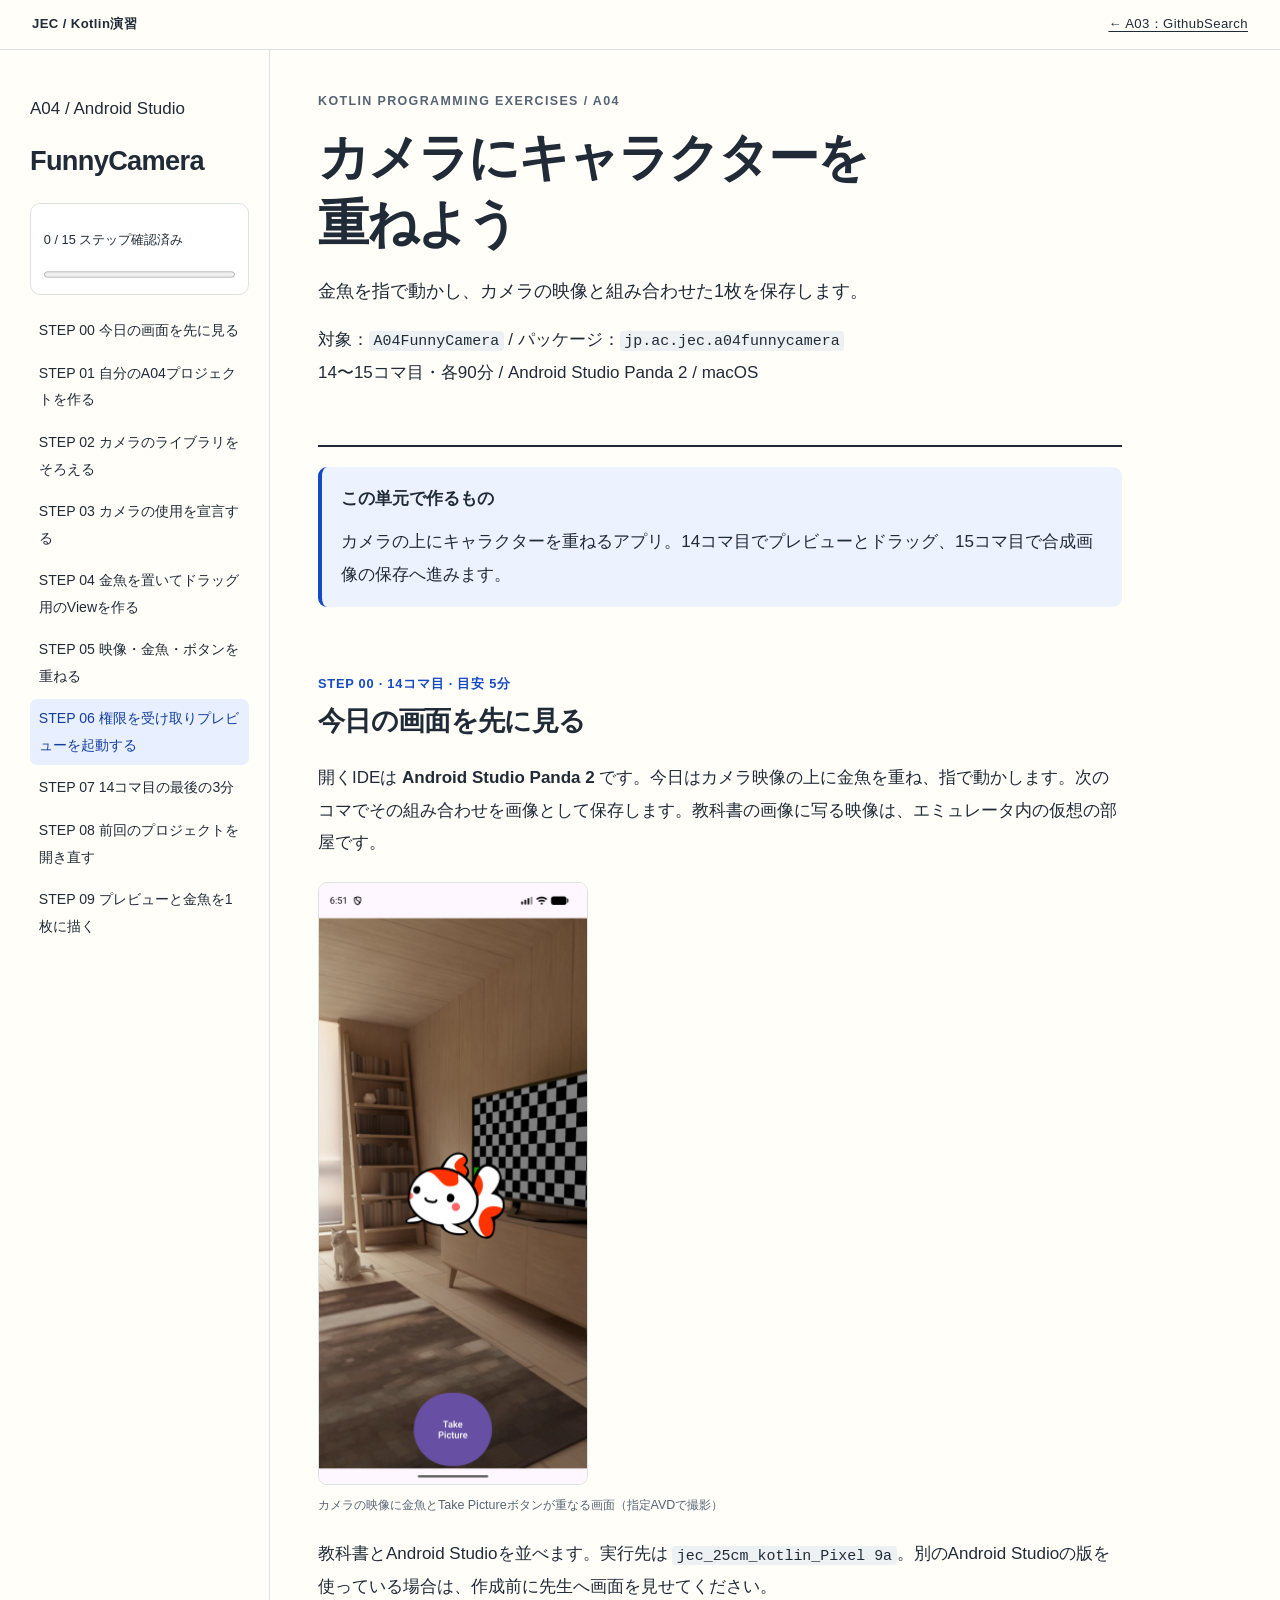
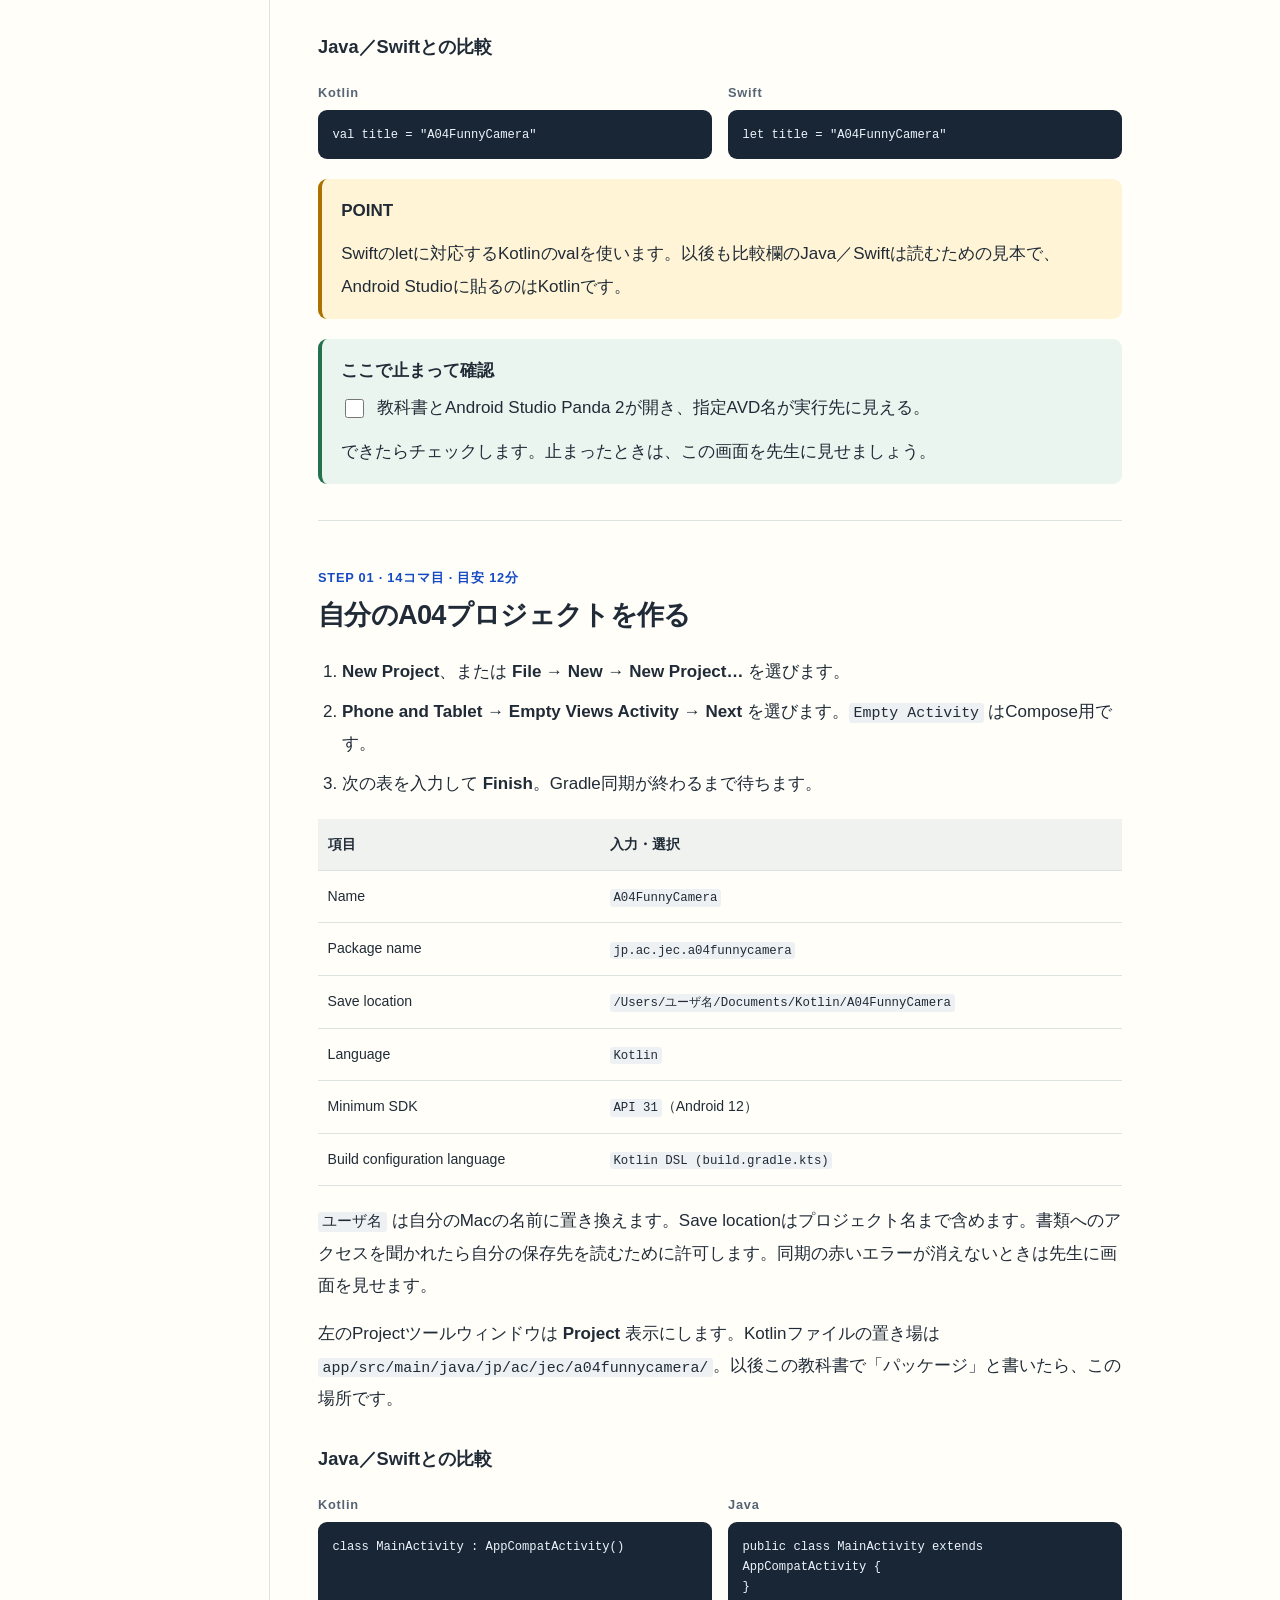
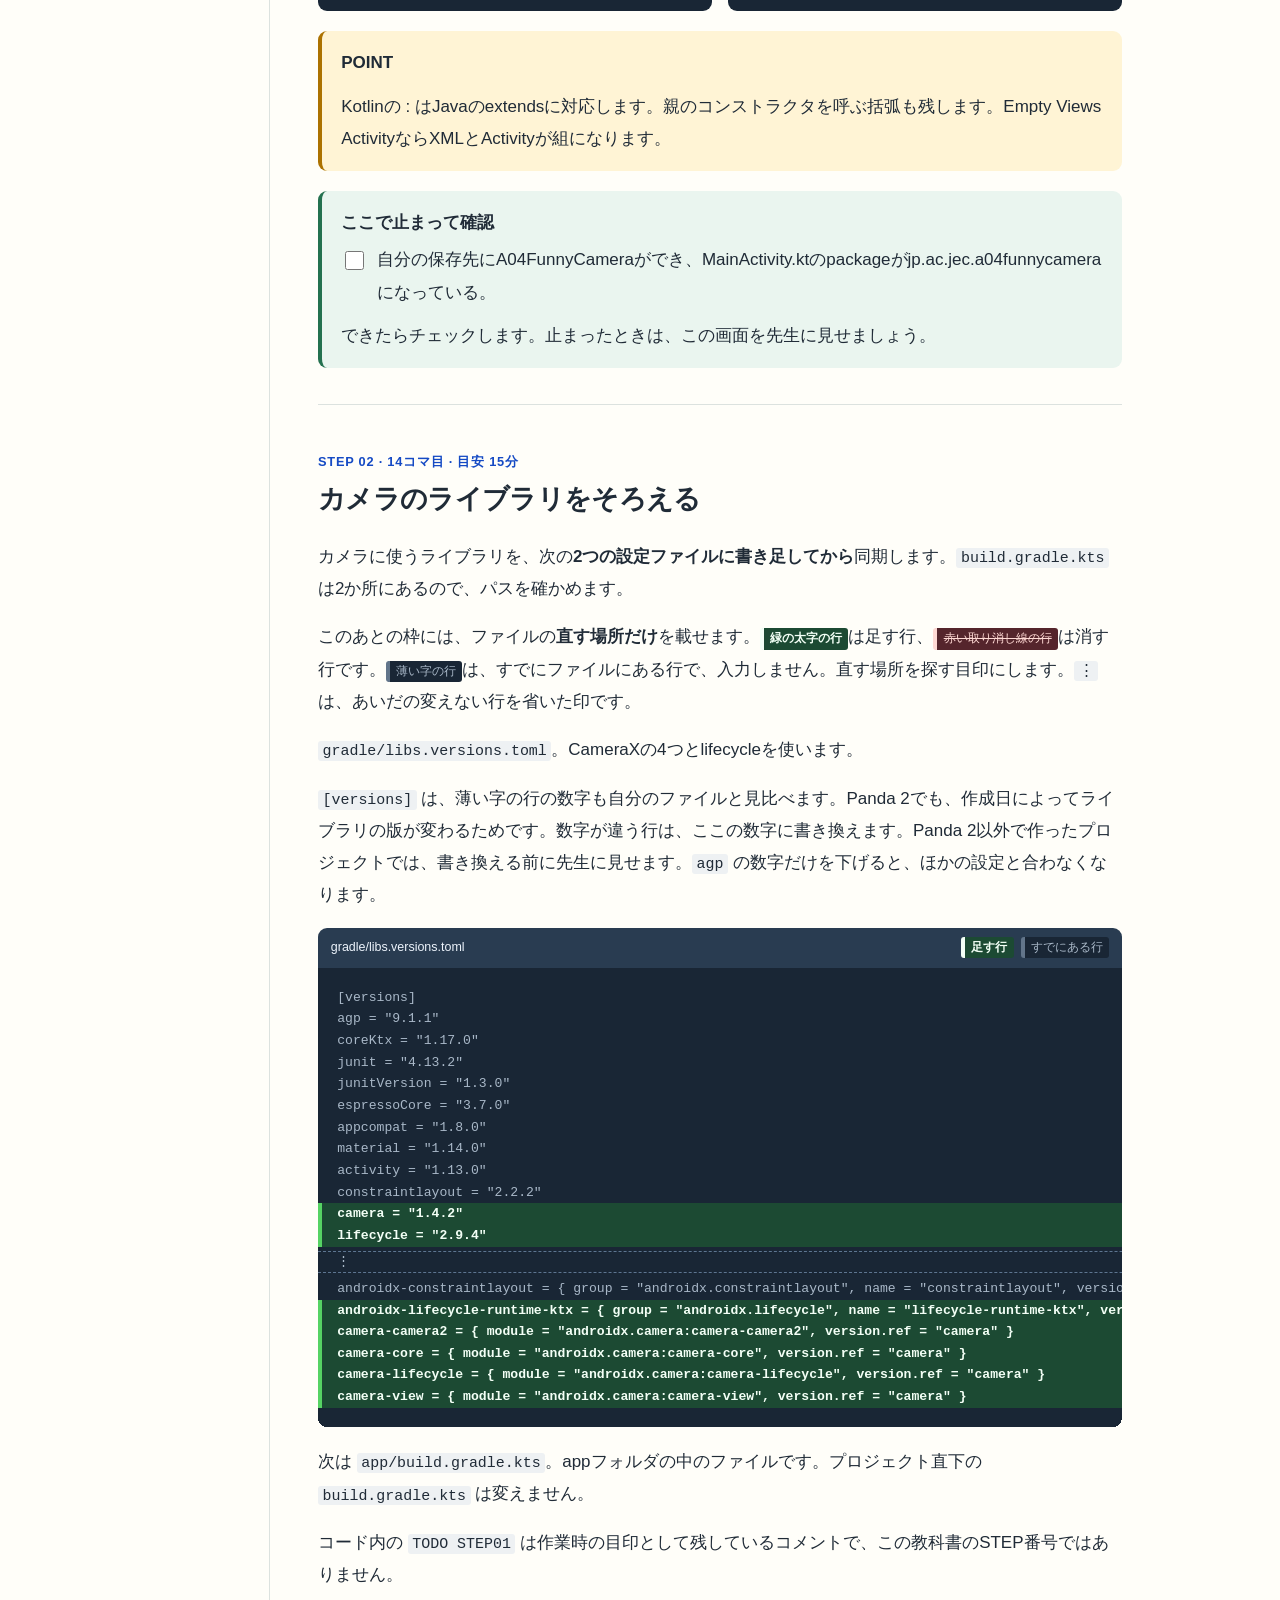
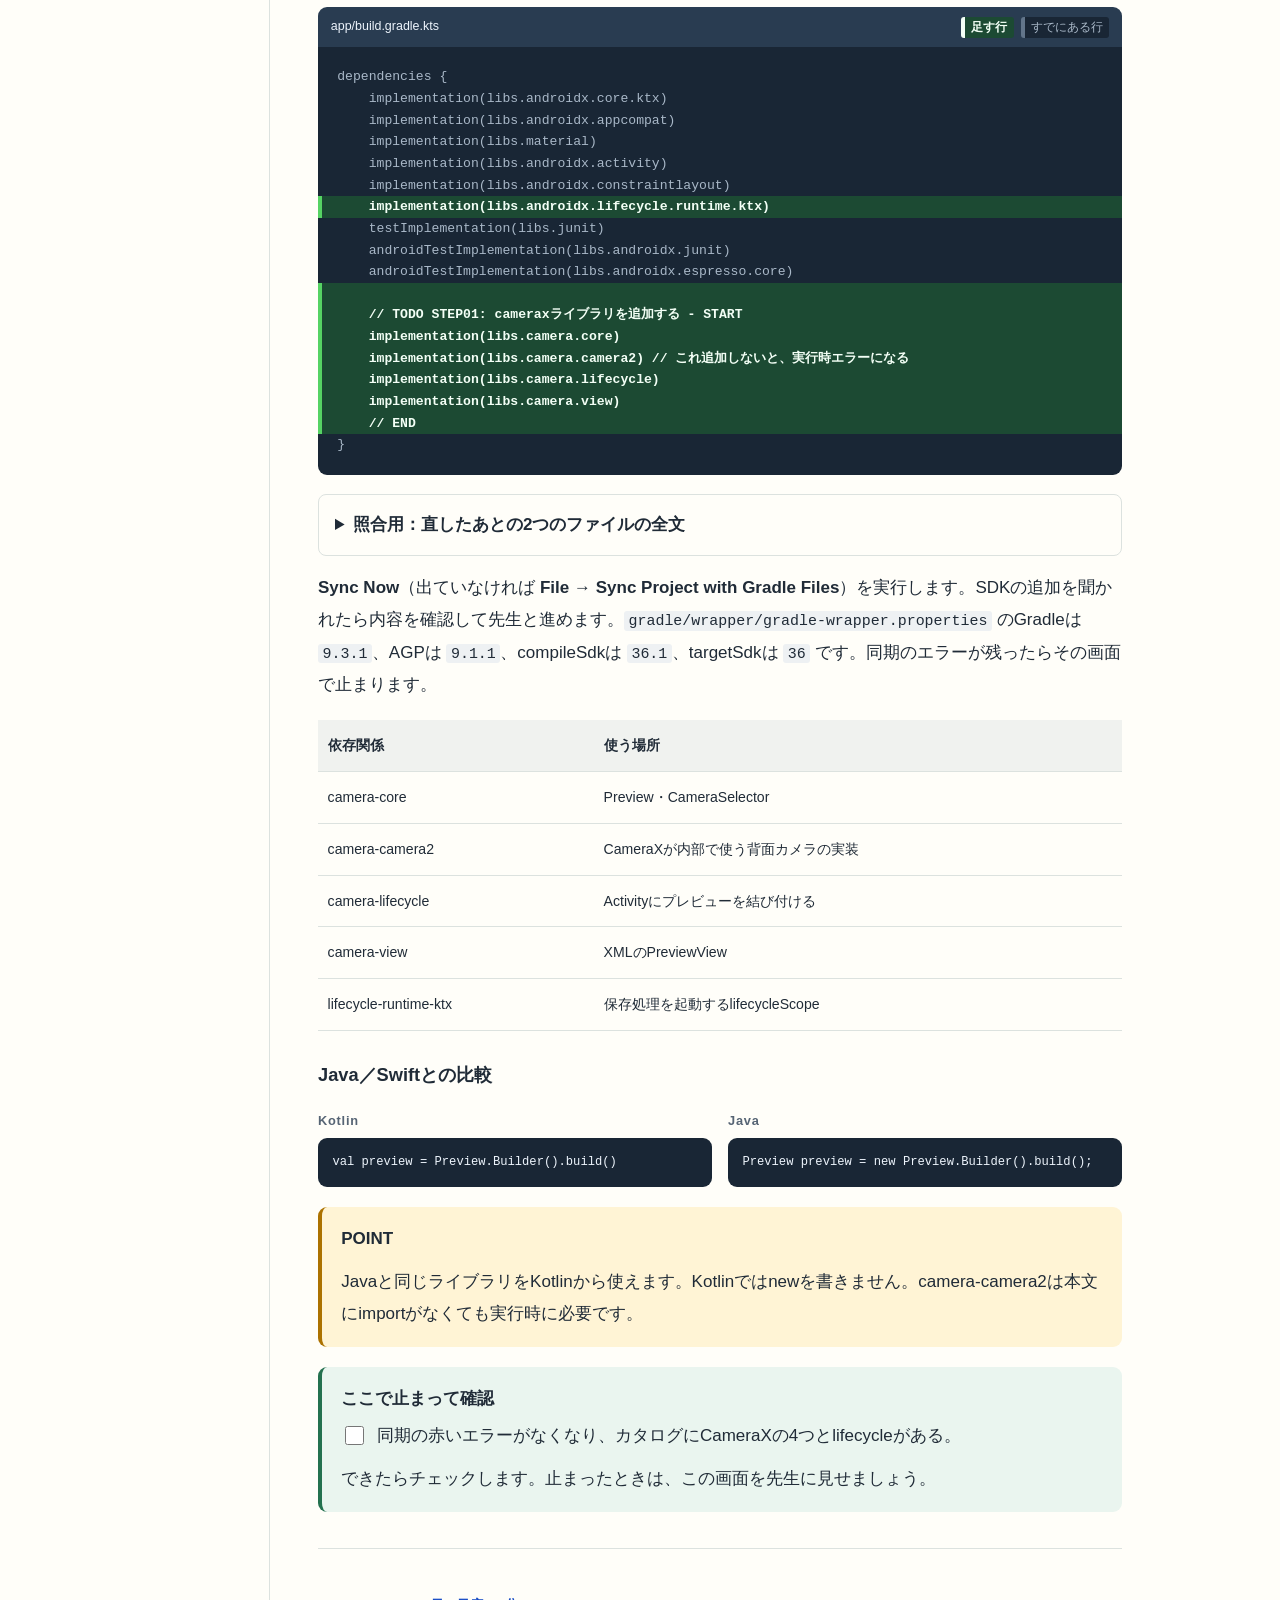
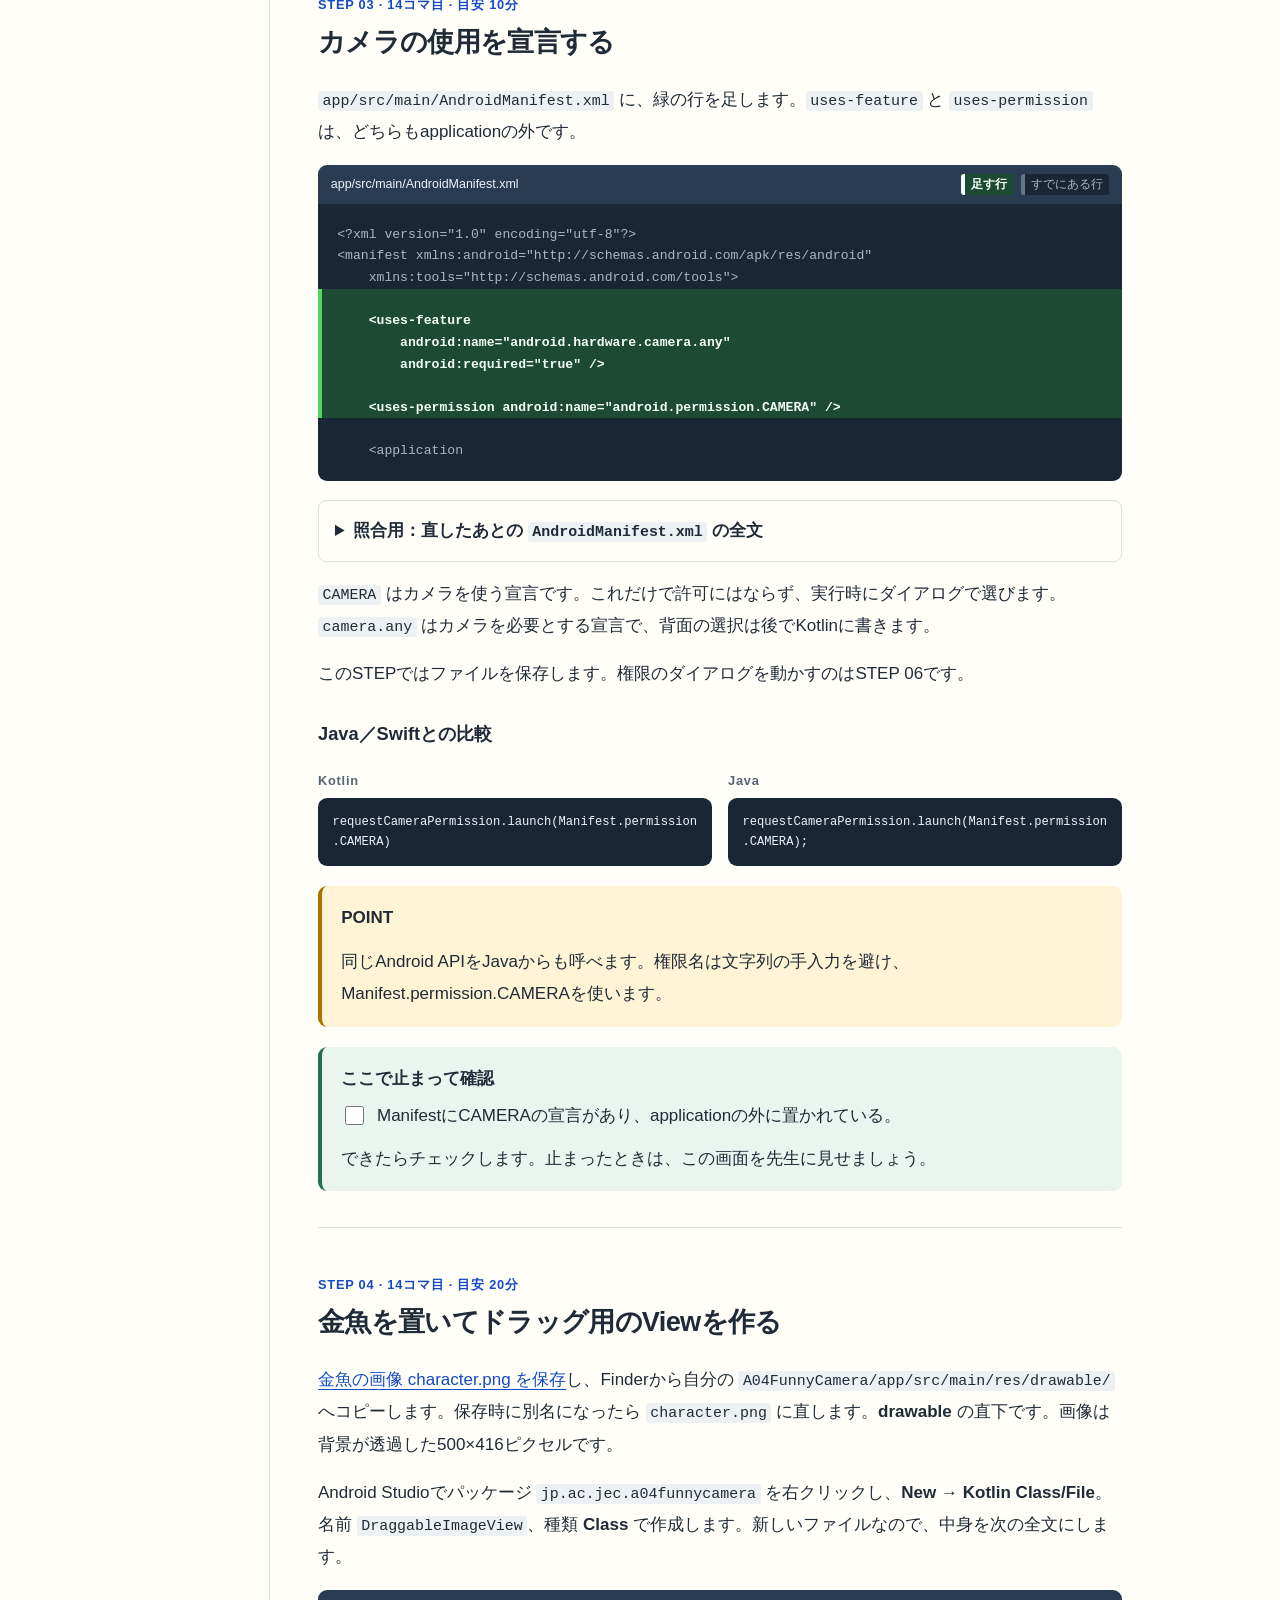
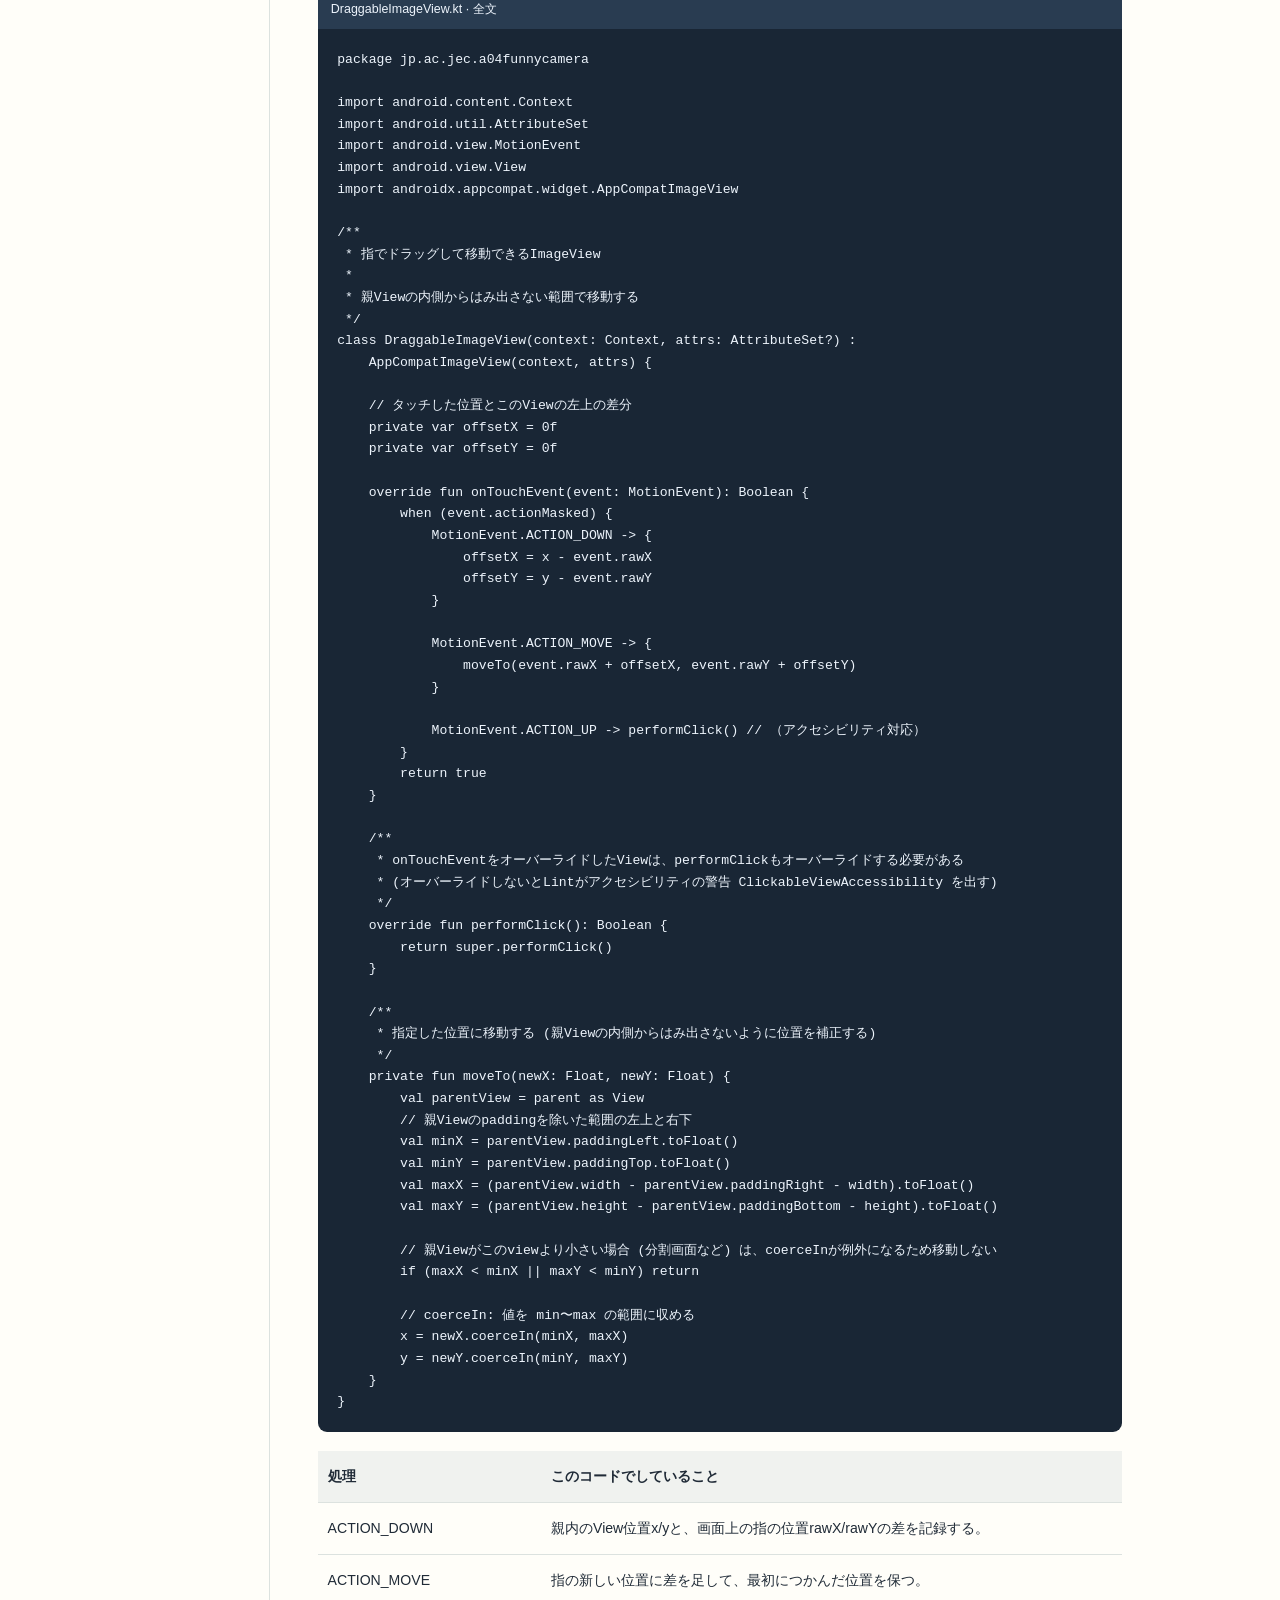
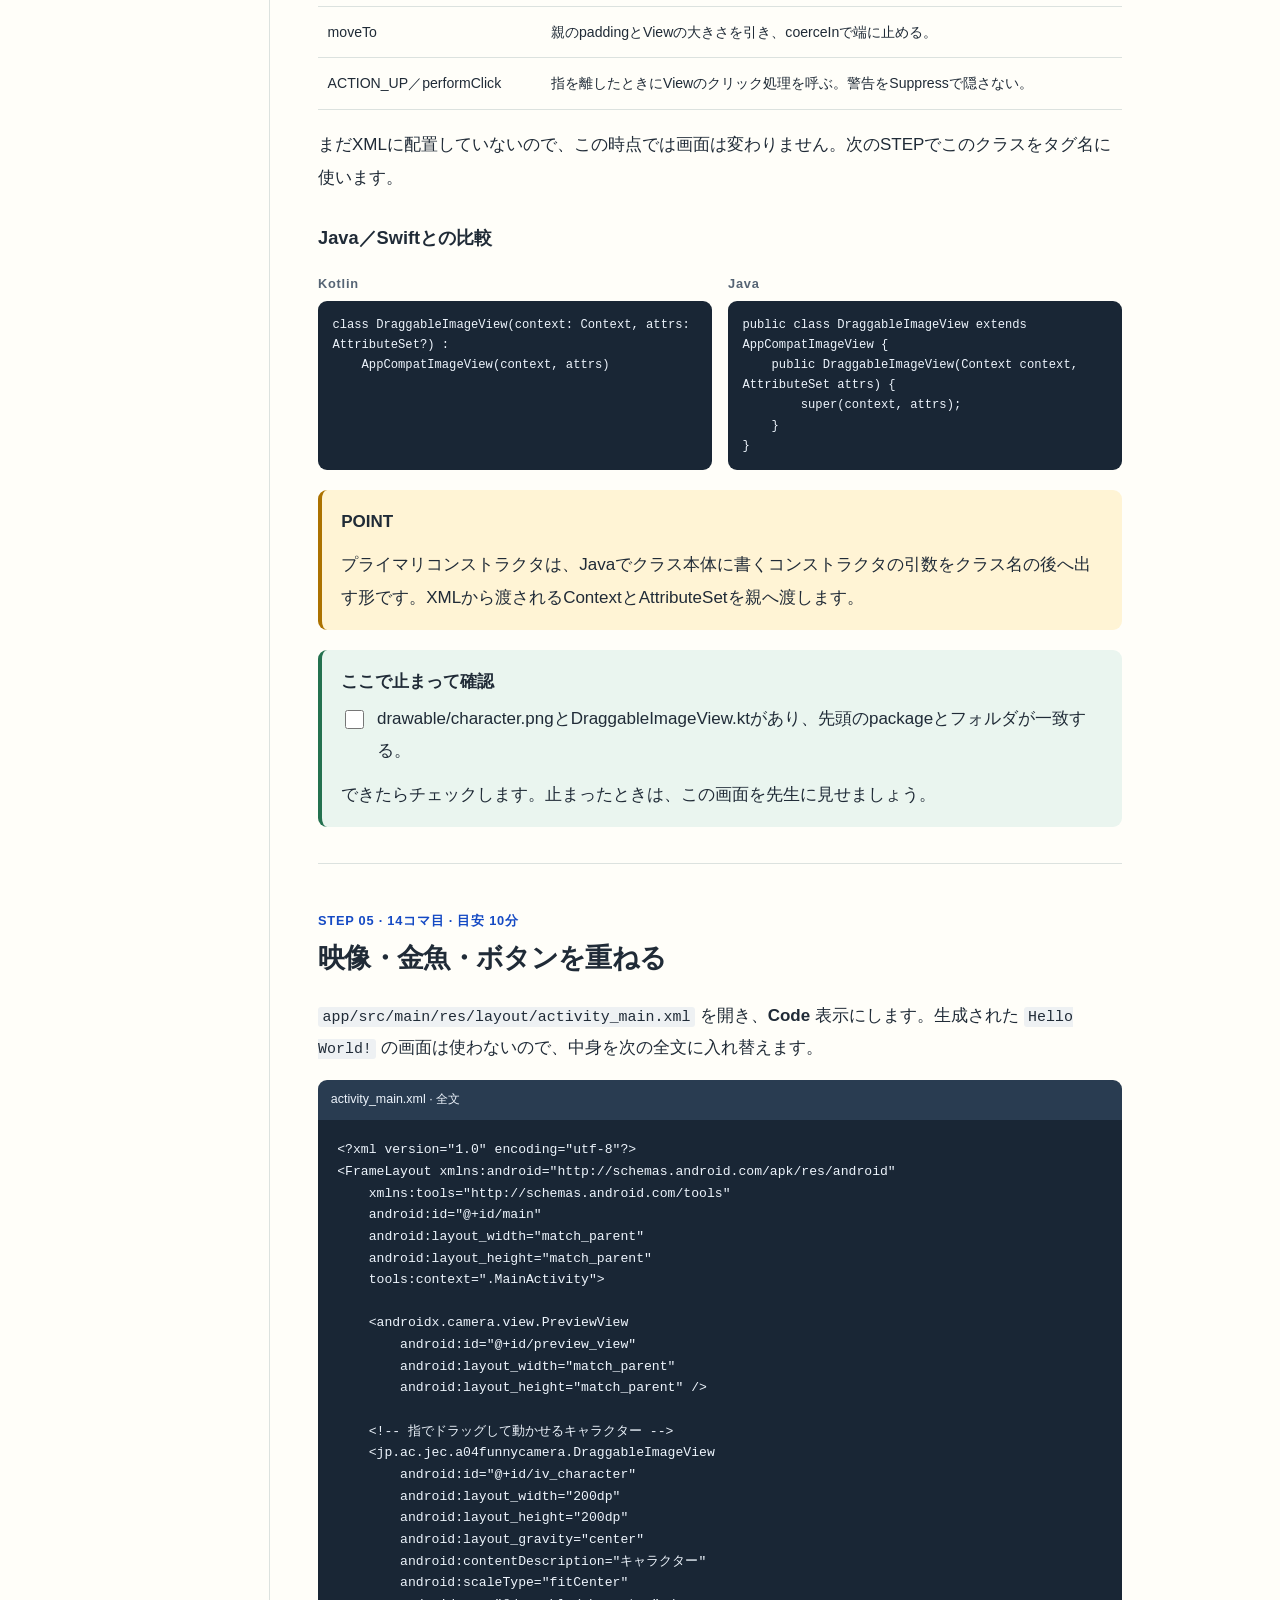
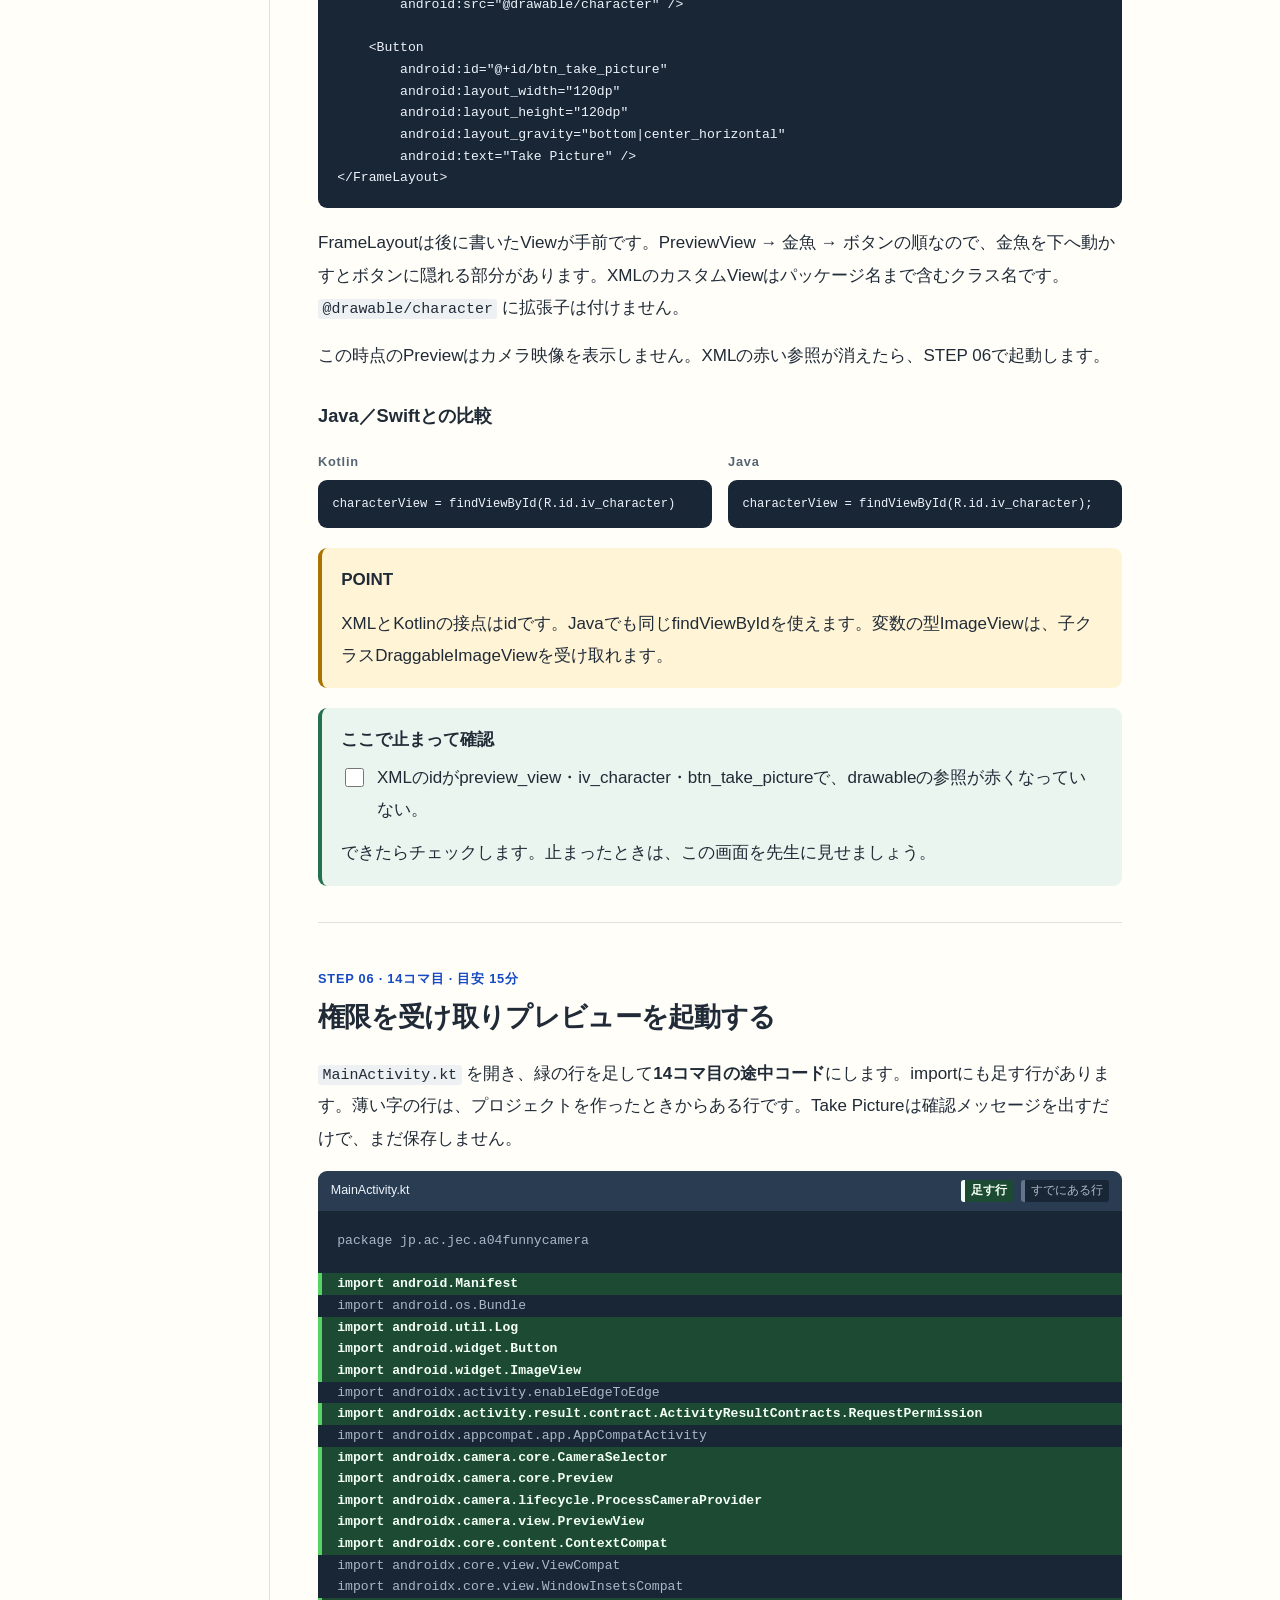
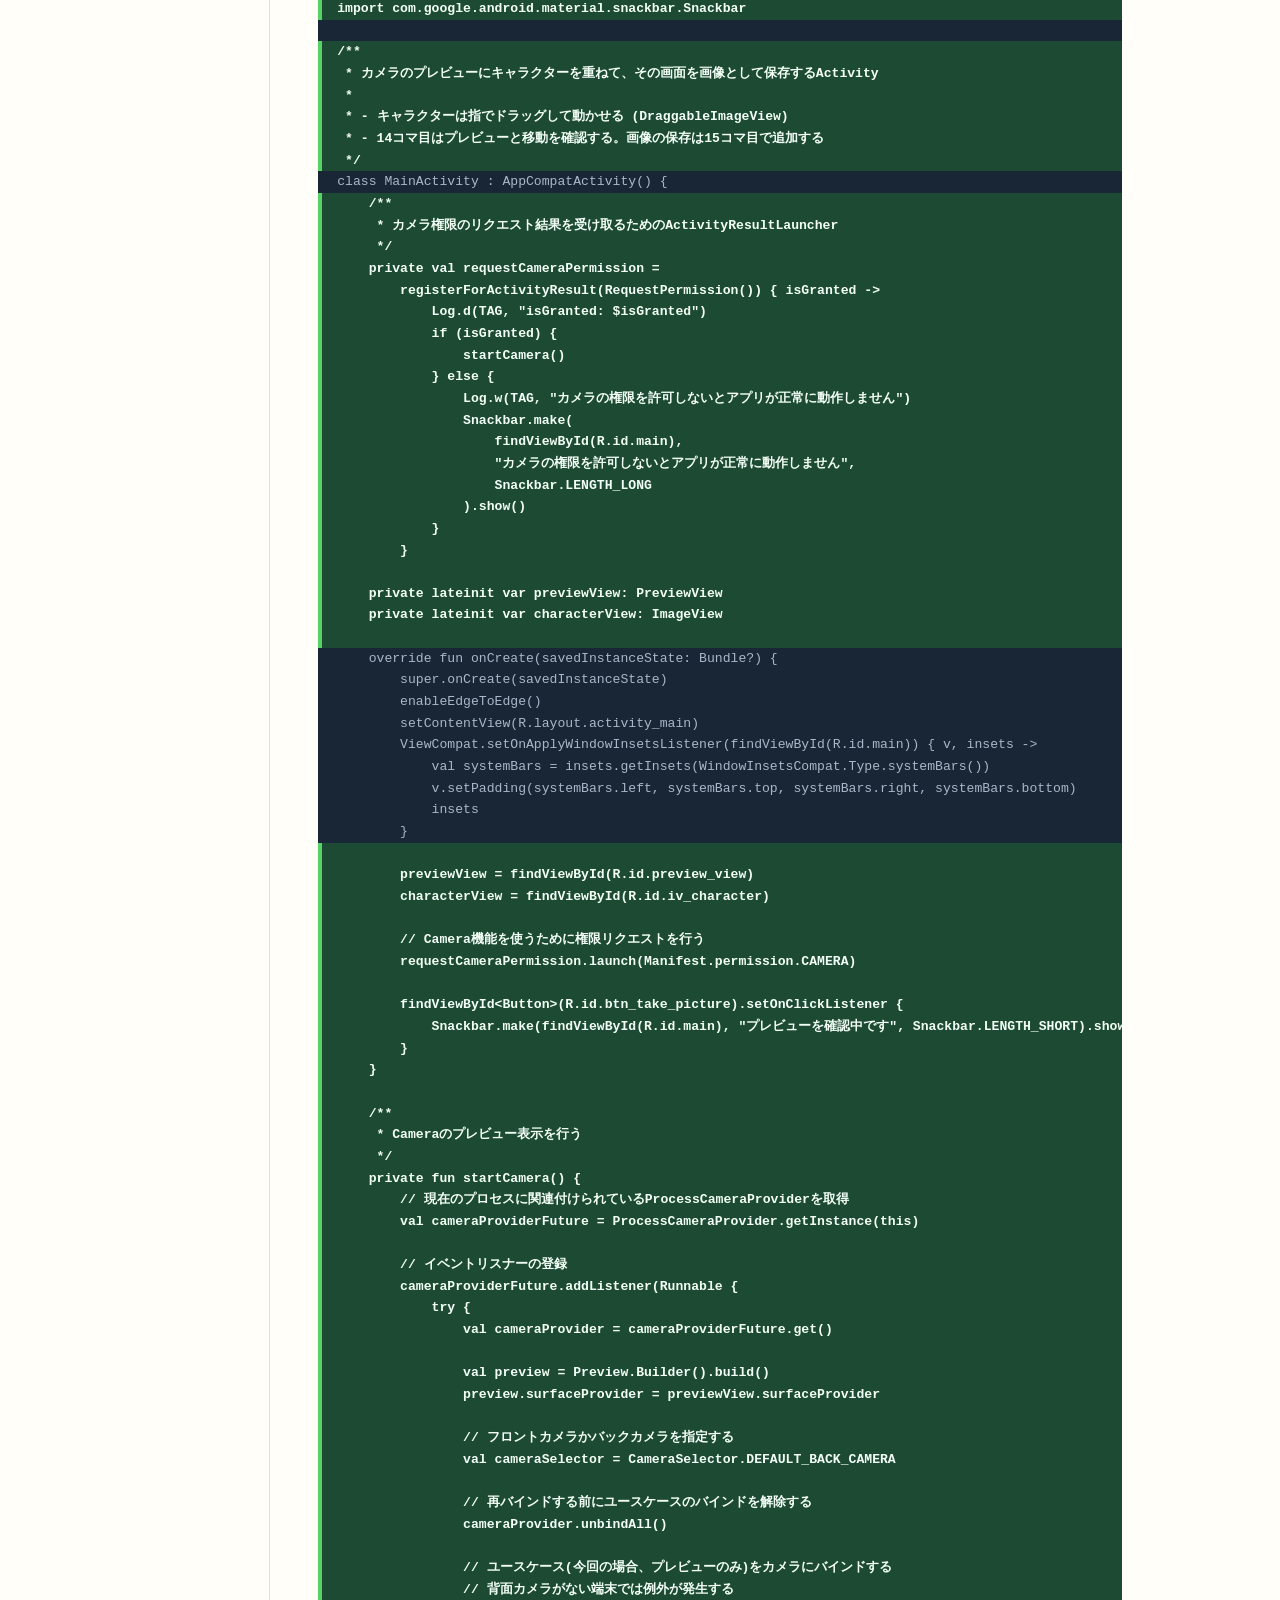
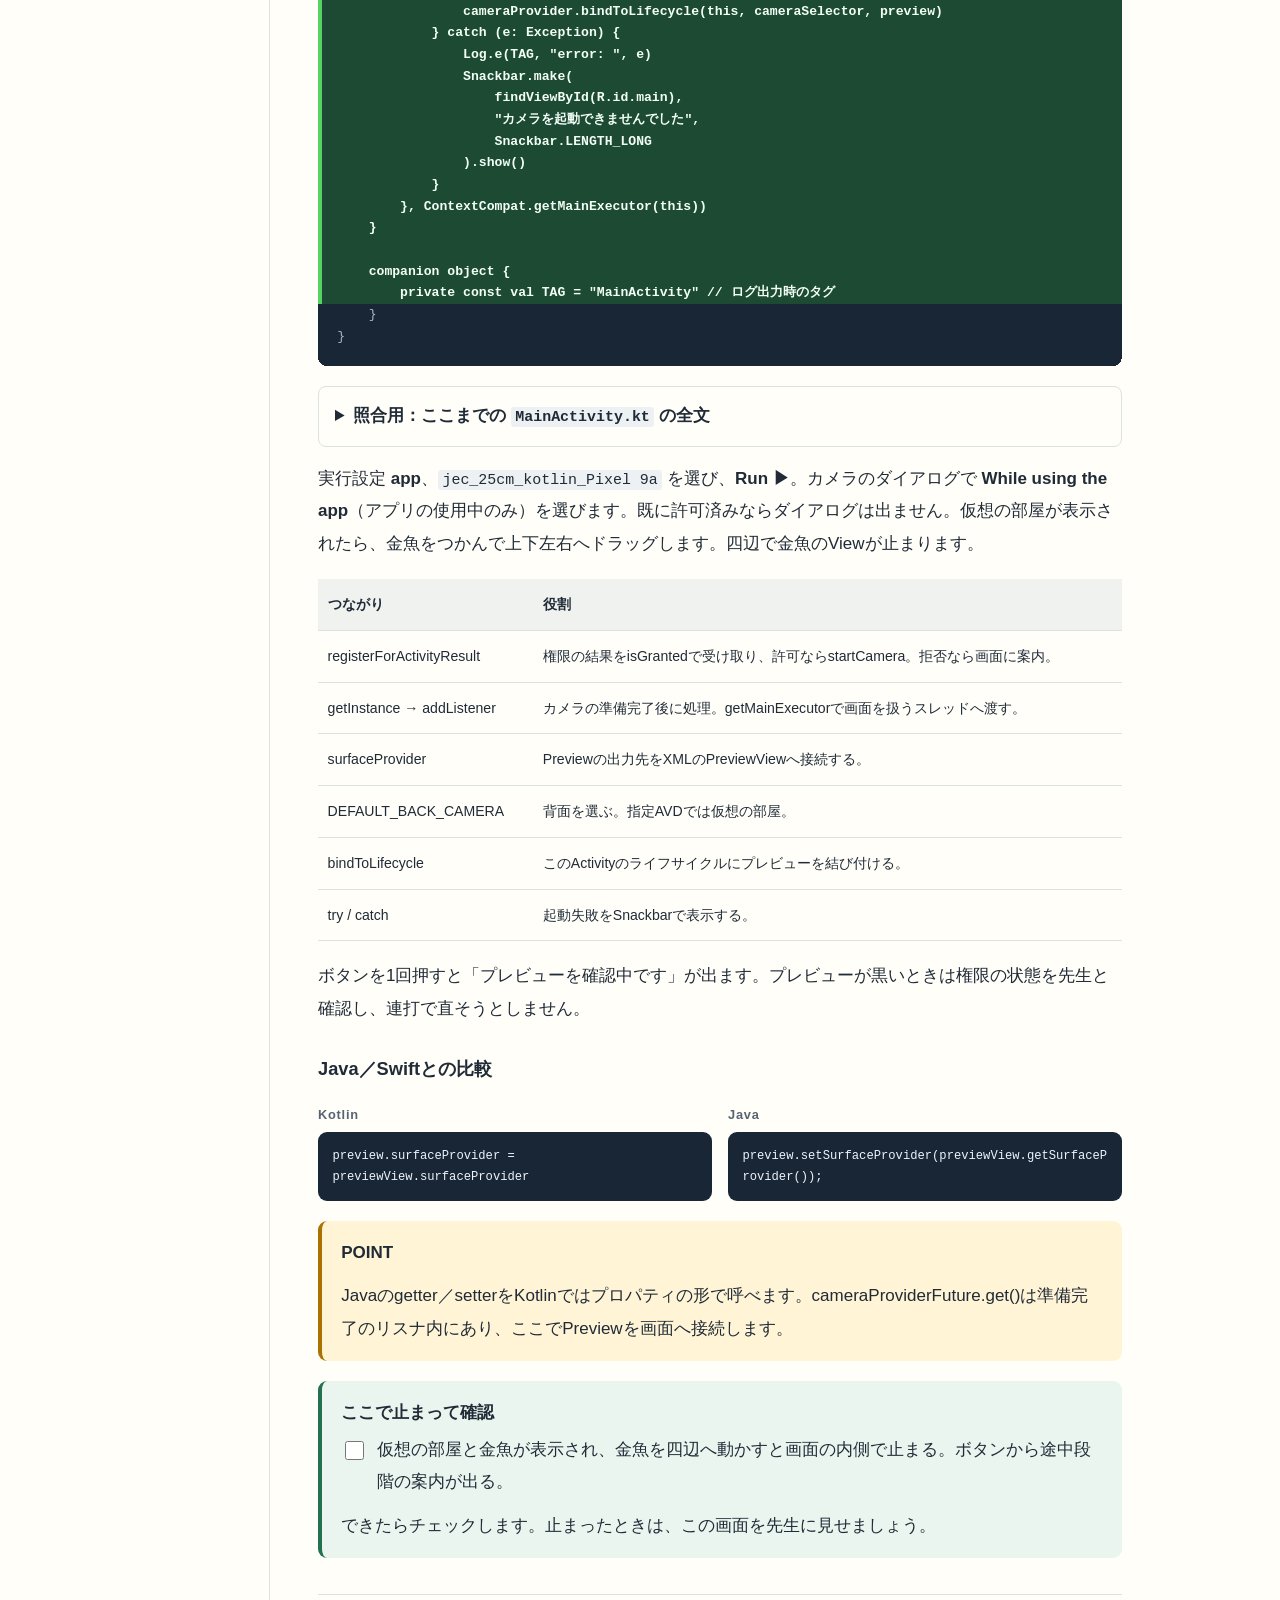
==== commit 5d5a1901: "A01〜A04：すでにあるファイルを直すSTEPを、全文置換から差分ブロックに変える 学生のフィードバック（どこを直すのか分からない）と、オーナーの判断 （「全文置換」する説明は全体的になしにする。例" ====
--- a/docs/funny-camera/index.html
+++ b/docs/funny-camera/index.html
@@ -22,8 +22,52 @@
 <div class="note"><p class="box-title">POINT</p><p>Kotlinの : はJavaのextendsに対応します。親のコンストラクタを呼ぶ括弧も残します。Empty Views ActivityならXMLとActivityが組になります。</p>
 </div><div class="check"><p class="box-title">ここで止まって確認</p><label><input type="checkbox" data-check="step-01"><span>自分の保存先にA04FunnyCameraができ、MainActivity.ktのpackageがjp.ac.jec.a04funnycameraになっている。</span></label><p>できたらチェックします。止まったときは、この画面を先生に見せましょう。</p></div></section>
 <section id="step-2"><p class="step-meta">STEP 02 · 14コマ目 · 目安 15分</p><h2>カメラのライブラリをそろえる</h2>
-<p>次の3ファイルを、<strong>パスを確かめて全文置換してから</strong>同期します。作成日によるライブラリの差をそろえます。Panda 2で作った構成が前提で、別の版のAGP番号だけを下げる手順ではありません。</p>
+<p>カメラに使うライブラリを、次の<strong>2つの設定ファイルに書き足してから</strong>同期します。<code>build.gradle.kts</code> は2か所にあるので、パスを確かめます。</p>
+<p>このあとの枠には、ファイルの<strong>直す場所だけ</strong>を載せます。<span class="diff-add">緑の太字の行</span>は足す行、<span class="diff-del">赤い取り消し線の行</span>は消す行です。<span class="diff-keep">薄い字の行</span>は、すでにファイルにある行で、入力しません。直す場所を探す目印にします。<code>⋮</code> は、あいだの変えない行を省いた印です。</p>
 <p><code>gradle/libs.versions.toml</code>。CameraXの4つとlifecycleを使います。</p>
+<p><code>[versions]</code> は、薄い字の行の数字も自分のファイルと見比べます。Panda 2でも、作成日によってライブラリの版が変わるためです。数字が違う行は、ここの数字に書き換えます。Panda 2以外で作ったプロジェクトでは、書き換える前に先生に見せます。<code>agp</code> の数字だけを下げると、ほかの設定と合わなくなります。</p>
+<div class="code-head diff-head"><span>gradle/libs.versions.toml</span><span class="diff-legend"><span class="diff-add">足す行</span><span class="diff-keep">すでにある行</span></span></div><pre id="diff-libs" class="diff" tabindex="0"><code>[versions]
+agp = "9.1.1"
+coreKtx = "1.17.0"
+junit = "4.13.2"
+junitVersion = "1.3.0"
+espressoCore = "3.7.0"
+appcompat = "1.8.0"
+material = "1.14.0"
+activity = "1.13.0"
+constraintlayout = "2.2.2"
+<ins>camera = "1.4.2"
+lifecycle = "2.9.4"
+</ins><span class="diff-gap">⋮
+</span>androidx-constraintlayout = { group = "androidx.constraintlayout", name = "constraintlayout", version.ref = "constraintlayout" }
+<ins>androidx-lifecycle-runtime-ktx = { group = "androidx.lifecycle", name = "lifecycle-runtime-ktx", version.ref = "lifecycle" }
+camera-camera2 = { module = "androidx.camera:camera-camera2", version.ref = "camera" }
+camera-core = { module = "androidx.camera:camera-core", version.ref = "camera" }
+camera-lifecycle = { module = "androidx.camera:camera-lifecycle", version.ref = "camera" }
+camera-view = { module = "androidx.camera:camera-view", version.ref = "camera" }
+</ins></code></pre>
+<p>次は <code>app/build.gradle.kts</code>。appフォルダの中のファイルです。プロジェクト直下の <code>build.gradle.kts</code> は変えません。</p>
+<p>コード内の <code>TODO STEP01</code> は作業時の目印として残しているコメントで、この教科書のSTEP番号ではありません。</p>
+<div class="code-head diff-head"><span>app/build.gradle.kts</span><span class="diff-legend"><span class="diff-add">足す行</span><span class="diff-keep">すでにある行</span></span></div><pre id="diff-app-gradle" class="diff" tabindex="0"><code>dependencies {
+    implementation(libs.androidx.core.ktx)
+    implementation(libs.androidx.appcompat)
+    implementation(libs.material)
+    implementation(libs.androidx.activity)
+    implementation(libs.androidx.constraintlayout)
+<ins>    implementation(libs.androidx.lifecycle.runtime.ktx)
+</ins>    testImplementation(libs.junit)
+    androidTestImplementation(libs.androidx.junit)
+    androidTestImplementation(libs.androidx.espresso.core)
+<ins>
+    // TODO STEP01: cameraxライブラリを追加する - START
+    implementation(libs.camera.core)
+    implementation(libs.camera.camera2) // これ追加しないと、実行時エラーになる
+    implementation(libs.camera.lifecycle)
+    implementation(libs.camera.view)
+    // END
+</ins>}
+</code></pre>
+<details class="fulltext"><summary>照合用：直したあとの2つのファイルの全文</summary>
 <div class="code-head">libs.versions.toml · 全文</div><pre id="code-libs" tabindex="0"><code>[versions]
 agp = &quot;9.1.1&quot;
 coreKtx = &quot;1.17.0&quot;
@@ -56,13 +100,6 @@
 android-application = { id = &quot;com.android.application&quot;, version.ref = &quot;agp&quot; }
 
 </code></pre>
-<p>プロジェクト直下の <code>build.gradle.kts</code>。</p>
-<div class="code-head">build.gradle.kts · 全文</div><pre id="code-root-gradle" tabindex="0"><code>// Top-level build file where you can add configuration options common to all sub-projects/modules.
-plugins {
-    alias(libs.plugins.android.application) apply false
-}</code></pre>
-<p><code>app/build.gradle.kts</code>。こちらはappフォルダの中です。</p>
-<p>コード内の <code>TODO STEP01</code> は作業時の目印として残しているコメントで、この教科書のSTEP番号ではありません。CameraXの4行の <code>implementation</code> は既に入っています。全文を置き換えたら、同じ行をもう一度追加する必要はありません。</p>
 <div class="code-head">build.gradle.kts · 全文</div><pre id="code-app-gradle" tabindex="0"><code>plugins {
     alias(libs.plugins.android.application)
 }
@@ -101,15 +138,15 @@
 }
 
 dependencies {
+    implementation(libs.androidx.core.ktx)
+    implementation(libs.androidx.appcompat)
+    implementation(libs.material)
     implementation(libs.androidx.activity)
-    implementation(libs.androidx.appcompat)
     implementation(libs.androidx.constraintlayout)
-    implementation(libs.androidx.core.ktx)
     implementation(libs.androidx.lifecycle.runtime.ktx)
-    implementation(libs.material)
     testImplementation(libs.junit)
+    androidTestImplementation(libs.androidx.junit)
     androidTestImplementation(libs.androidx.espresso.core)
-    androidTestImplementation(libs.androidx.junit)
 
     // TODO STEP01: cameraxライブラリを追加する - START
     implementation(libs.camera.core)
@@ -118,6 +155,7 @@
     implementation(libs.camera.view)
     // END
 }</code></pre>
+</details>
 <p><strong>Sync Now</strong>（出ていなければ <strong>File → Sync Project with Gradle Files</strong>）を実行します。SDKの追加を聞かれたら内容を確認して先生と進めます。<code>gradle/wrapper/gradle-wrapper.properties</code> のGradleは <code>9.3.1</code>、AGPは <code>9.1.1</code>、compileSdkは <code>36.1</code>、targetSdkは <code>36</code> です。同期のエラーが残ったらその画面で止まります。</p>
 <table><thead><tr><th>依存関係</th><th>使う場所</th></tr></thead><tbody><tr><td>camera-core</td><td>Preview・CameraSelector</td></tr><tr><td>camera-camera2</td><td>CameraXが内部で使う背面カメラの実装</td></tr><tr><td>camera-lifecycle</td><td>Activityにプレビューを結び付ける</td></tr><tr><td>camera-view</td><td>XMLのPreviewView</td></tr><tr><td>lifecycle-runtime-ktx</td><td>保存処理を起動するlifecycleScope</td></tr></tbody></table>
 <h3>Java／Swiftとの比較</h3><div class="compare"><div class="compare-item"><p class="compare-lang" translate="no">Kotlin</p><pre tabindex="0"><code>val preview = Preview.Builder().build()</code></pre>
@@ -126,9 +164,23 @@
 <div class="note"><p class="box-title">POINT</p><p>Javaと同じライブラリをKotlinから使えます。Kotlinではnewを書きません。camera-camera2は本文にimportがなくても実行時に必要です。</p>
 </div><div class="check"><p class="box-title">ここで止まって確認</p><label><input type="checkbox" data-check="step-02"><span>同期の赤いエラーがなくなり、カタログにCameraXの4つとlifecycleがある。</span></label><p>できたらチェックします。止まったときは、この画面を先生に見せましょう。</p></div></section>
 <section id="step-3"><p class="step-meta">STEP 03 · 14コマ目 · 目安 10分</p><h2>カメラの使用を宣言する</h2>
-<p><code>app/src/main/AndroidManifest.xml</code> を全文置換します。<code>uses-permission</code> はapplicationの外です。</p>
+<p><code>app/src/main/AndroidManifest.xml</code> に、緑の行を足します。<code>uses-feature</code> と <code>uses-permission</code> は、どちらもapplicationの外です。</p>
+<div class="code-head diff-head"><span>app/src/main/AndroidManifest.xml</span><span class="diff-legend"><span class="diff-add">足す行</span><span class="diff-keep">すでにある行</span></span></div><pre id="diff-manifest" class="diff" tabindex="0"><code>&lt;?xml version="1.0" encoding="utf-8"?&gt;
+&lt;manifest xmlns:android="http://schemas.android.com/apk/res/android"
+    xmlns:tools="http://schemas.android.com/tools"&gt;
+<ins>
+    &lt;uses-feature
+        android:name="android.hardware.camera.any"
+        android:required="true" /&gt;
+
+    &lt;uses-permission android:name="android.permission.CAMERA" /&gt;
+</ins>
+    &lt;application
+</code></pre>
+<details class="fulltext"><summary>照合用：直したあとの <code>AndroidManifest.xml</code> の全文</summary>
 <div class="code-head">AndroidManifest.xml · 全文</div><pre id="code-manifest" tabindex="0"><code>&lt;?xml version=&quot;1.0&quot; encoding=&quot;utf-8&quot;?&gt;
-&lt;manifest xmlns:android=&quot;http://schemas.android.com/apk/res/android&quot;&gt;
+&lt;manifest xmlns:android=&quot;http://schemas.android.com/apk/res/android&quot;
+    xmlns:tools=&quot;http://schemas.android.com/tools&quot;&gt;
 
     &lt;uses-feature
         android:name=&quot;android.hardware.camera.any&quot;
@@ -147,8 +199,7 @@
         android:theme=&quot;@style/Theme.A04FunnyCamera&quot;&gt;
         &lt;activity
             android:name=&quot;.MainActivity&quot;
-            android:exported=&quot;true&quot;
-            android:windowSoftInputMode=&quot;adjustResize&quot;&gt;
+            android:exported=&quot;true&quot;&gt;
             &lt;intent-filter&gt;
                 &lt;action android:name=&quot;android.intent.action.MAIN&quot; /&gt;
 
@@ -158,7 +209,8 @@
     &lt;/application&gt;
 
 &lt;/manifest&gt;</code></pre>
-<p><code>CAMERA</code> はカメラを使う宣言です。これだけで許可にはならず、実行時にダイアログで選びます。<code>camera.any</code> はカメラを必要とする宣言で、背面の選択は後でKotlinに書きます。テーマ名は生成済みの <code>Theme.A04FunnyCamera</code> と一致させます。</p>
+</details>
+<p><code>CAMERA</code> はカメラを使う宣言です。これだけで許可にはならず、実行時にダイアログで選びます。<code>camera.any</code> はカメラを必要とする宣言で、背面の選択は後でKotlinに書きます。</p>
 <p>このSTEPではファイルを保存します。権限のダイアログを動かすのはSTEP 06です。</p>
 <h3>Java／Swiftとの比較</h3><div class="compare"><div class="compare-item"><p class="compare-lang" translate="no">Kotlin</p><pre tabindex="0"><code>requestCameraPermission.launch(Manifest.permission.CAMERA)</code></pre>
 </div><div class="compare-item"><p class="compare-lang" translate="no">Java</p><pre tabindex="0"><code>requestCameraPermission.launch(Manifest.permission.CAMERA);</code></pre>
@@ -167,7 +219,7 @@
 </div><div class="check"><p class="box-title">ここで止まって確認</p><label><input type="checkbox" data-check="step-03"><span>ManifestにCAMERAの宣言があり、applicationの外に置かれている。</span></label><p>できたらチェックします。止まったときは、この画面を先生に見せましょう。</p></div></section>
 <section id="step-4"><p class="step-meta">STEP 04 · 14コマ目 · 目安 20分</p><h2>金魚を置いてドラッグ用のViewを作る</h2>
 <p><a href="downloads/character.png" download="character.png">金魚の画像 character.png を保存</a>し、Finderから自分の <code>A04FunnyCamera/app/src/main/res/drawable/</code> へコピーします。保存時に別名になったら <code>character.png</code> に直します。<strong>drawable</strong> の直下です。画像は背景が透過した500×416ピクセルです。</p>
-<p>Android Studioでパッケージ <code>jp.ac.jec.a04funnycamera</code> を右クリックし、<strong>New → Kotlin Class/File</strong>。名前 <code>DraggableImageView</code>、種類 <strong>Class</strong> で作成し、次の全文に置き換えます。</p>
+<p>Android Studioでパッケージ <code>jp.ac.jec.a04funnycamera</code> を右クリックし、<strong>New → Kotlin Class/File</strong>。名前 <code>DraggableImageView</code>、種類 <strong>Class</strong> で作成します。新しいファイルなので、中身を次の全文にします。</p>
 <div class="code-head">DraggableImageView.kt · 全文</div><pre id="code-draggable" tabindex="0"><code>package jp.ac.jec.a04funnycamera
 
 import android.content.Context
@@ -245,7 +297,7 @@
 <div class="note"><p class="box-title">POINT</p><p>プライマリコンストラクタは、Javaでクラス本体に書くコンストラクタの引数をクラス名の後へ出す形です。XMLから渡されるContextとAttributeSetを親へ渡します。</p>
 </div><div class="check"><p class="box-title">ここで止まって確認</p><label><input type="checkbox" data-check="step-04"><span>drawable/character.pngとDraggableImageView.ktがあり、先頭のpackageとフォルダが一致する。</span></label><p>できたらチェックします。止まったときは、この画面を先生に見せましょう。</p></div></section>
 <section id="step-5"><p class="step-meta">STEP 05 · 14コマ目 · 目安 10分</p><h2>映像・金魚・ボタンを重ねる</h2>
-<p><code>app/src/main/res/layout/activity_main.xml</code> を開き、<strong>Code</strong> 表示で全文置換します。</p>
+<p><code>app/src/main/res/layout/activity_main.xml</code> を開き、<strong>Code</strong> 表示にします。生成された <code>Hello World!</code> の画面は使わないので、中身を次の全文に入れ替えます。</p>
 <div class="code-head">activity_main.xml · 全文</div><pre id="code-layout" tabindex="0"><code>&lt;?xml version=&quot;1.0&quot; encoding=&quot;utf-8&quot;?&gt;
 &lt;FrameLayout xmlns:android=&quot;http://schemas.android.com/apk/res/android&quot;
     xmlns:tools=&quot;http://schemas.android.com/tools&quot;
@@ -285,7 +337,116 @@
 <div class="note"><p class="box-title">POINT</p><p>XMLとKotlinの接点はidです。Javaでも同じfindViewByIdを使えます。変数の型ImageViewは、子クラスDraggableImageViewを受け取れます。</p>
 </div><div class="check"><p class="box-title">ここで止まって確認</p><label><input type="checkbox" data-check="step-05"><span>XMLのidがpreview_view・iv_character・btn_take_pictureで、drawableの参照が赤くなっていない。</span></label><p>できたらチェックします。止まったときは、この画面を先生に見せましょう。</p></div></section>
 <section id="step-6"><p class="step-meta">STEP 06 · 14コマ目 · 目安 15分</p><h2>権限を受け取りプレビューを起動する</h2>
-<p><code>MainActivity.kt</code> を次の全文に置き換えます。これは<strong>14コマ目の途中コード</strong>です。Take Pictureは確認メッセージを出すだけで、まだ保存しません。</p>
+<p><code>MainActivity.kt</code> を開き、緑の行を足して<strong>14コマ目の途中コード</strong>にします。importにも足す行があります。薄い字の行は、プロジェクトを作ったときからある行です。Take Pictureは確認メッセージを出すだけで、まだ保存しません。</p>
+<div class="code-head diff-head"><span>MainActivity.kt</span><span class="diff-legend"><span class="diff-add">足す行</span><span class="diff-keep">すでにある行</span></span></div><pre id="diff-preview-main" class="diff" tabindex="0"><code>package jp.ac.jec.a04funnycamera
+
+<ins>import android.Manifest
+</ins>import android.os.Bundle
+<ins>import android.util.Log
+import android.widget.Button
+import android.widget.ImageView
+</ins>import androidx.activity.enableEdgeToEdge
+<ins>import androidx.activity.result.contract.ActivityResultContracts.RequestPermission
+</ins>import androidx.appcompat.app.AppCompatActivity
+<ins>import androidx.camera.core.CameraSelector
+import androidx.camera.core.Preview
+import androidx.camera.lifecycle.ProcessCameraProvider
+import androidx.camera.view.PreviewView
+import androidx.core.content.ContextCompat
+</ins>import androidx.core.view.ViewCompat
+import androidx.core.view.WindowInsetsCompat
+<ins>import com.google.android.material.snackbar.Snackbar
+</ins>
+<ins>/**
+ * カメラのプレビューにキャラクターを重ねて、その画面を画像として保存するActivity
+ *
+ * - キャラクターは指でドラッグして動かせる (DraggableImageView)
+ * - 14コマ目はプレビューと移動を確認する。画像の保存は15コマ目で追加する
+ */
+</ins>class MainActivity : AppCompatActivity() {
+<ins>    /**
+     * カメラ権限のリクエスト結果を受け取るためのActivityResultLauncher
+     */
+    private val requestCameraPermission =
+        registerForActivityResult(RequestPermission()) { isGranted -&gt;
+            Log.d(TAG, "isGranted: $isGranted")
+            if (isGranted) {
+                startCamera()
+            } else {
+                Log.w(TAG, "カメラの権限を許可しないとアプリが正常に動作しません")
+                Snackbar.make(
+                    findViewById(R.id.main),
+                    "カメラの権限を許可しないとアプリが正常に動作しません",
+                    Snackbar.LENGTH_LONG
+                ).show()
+            }
+        }
+
+    private lateinit var previewView: PreviewView
+    private lateinit var characterView: ImageView
+
+</ins>    override fun onCreate(savedInstanceState: Bundle?) {
+        super.onCreate(savedInstanceState)
+        enableEdgeToEdge()
+        setContentView(R.layout.activity_main)
+        ViewCompat.setOnApplyWindowInsetsListener(findViewById(R.id.main)) { v, insets -&gt;
+            val systemBars = insets.getInsets(WindowInsetsCompat.Type.systemBars())
+            v.setPadding(systemBars.left, systemBars.top, systemBars.right, systemBars.bottom)
+            insets
+        }
+<ins>
+        previewView = findViewById(R.id.preview_view)
+        characterView = findViewById(R.id.iv_character)
+
+        // Camera機能を使うために権限リクエストを行う
+        requestCameraPermission.launch(Manifest.permission.CAMERA)
+
+        findViewById&lt;Button&gt;(R.id.btn_take_picture).setOnClickListener {
+            Snackbar.make(findViewById(R.id.main), "プレビューを確認中です", Snackbar.LENGTH_SHORT).show()
+        }
+    }
+
+    /**
+     * Cameraのプレビュー表示を行う
+     */
+    private fun startCamera() {
+        // 現在のプロセスに関連付けられているProcessCameraProviderを取得
+        val cameraProviderFuture = ProcessCameraProvider.getInstance(this)
+
+        // イベントリスナーの登録
+        cameraProviderFuture.addListener(Runnable {
+            try {
+                val cameraProvider = cameraProviderFuture.get()
+
+                val preview = Preview.Builder().build()
+                preview.surfaceProvider = previewView.surfaceProvider
+
+                // フロントカメラかバックカメラを指定する
+                val cameraSelector = CameraSelector.DEFAULT_BACK_CAMERA
+
+                // 再バインドする前にユースケースのバインドを解除する
+                cameraProvider.unbindAll()
+
+                // ユースケース(今回の場合、プレビューのみ)をカメラにバインドする
+                // 背面カメラがない端末では例外が発生する
+                cameraProvider.bindToLifecycle(this, cameraSelector, preview)
+            } catch (e: Exception) {
+                Log.e(TAG, "error: ", e)
+                Snackbar.make(
+                    findViewById(R.id.main),
+                    "カメラを起動できませんでした",
+                    Snackbar.LENGTH_LONG
+                ).show()
+            }
+        }, ContextCompat.getMainExecutor(this))
+    }
+
+    companion object {
+        private const val TAG = "MainActivity" // ログ出力時のタグ
+</ins>    }
+}
+</code></pre>
+<details class="fulltext"><summary>照合用：ここまでの <code>MainActivity.kt</code> の全文</summary>
 <div class="code-head">06-MainActivity.kt · 全文</div><pre id="code-preview-main" tabindex="0"><code>package jp.ac.jec.a04funnycamera
 
 import android.Manifest
@@ -394,6 +555,7 @@
     }
 }
 </code></pre>
+</details>
 <p>実行設定 <strong>app</strong>、<code>jec_25cm_kotlin_Pixel 9a</code> を選び、<strong>Run ▶</strong>。カメラのダイアログで <strong>While using the app</strong>（アプリの使用中のみ）を選びます。既に許可済みならダイアログは出ません。仮想の部屋が表示されたら、金魚をつかんで上下左右へドラッグします。四辺で金魚のViewが止まります。</p>
 <table><thead><tr><th>つながり</th><th>役割</th></tr></thead><tbody><tr><td>registerForActivityResult</td><td>権限の結果をisGrantedで受け取り、許可ならstartCamera。拒否なら画面に案内。</td></tr><tr><td>getInstance → addListener</td><td>カメラの準備完了後に処理。getMainExecutorで画面を扱うスレッドへ渡す。</td></tr><tr><td>surfaceProvider</td><td>Previewの出力先をXMLのPreviewViewへ接続する。</td></tr><tr><td>DEFAULT_BACK_CAMERA</td><td>背面を選ぶ。指定AVDでは仮想の部屋。</td></tr><tr><td>bindToLifecycle</td><td>このActivityのライフサイクルにプレビューを結び付ける。</td></tr><tr><td>try / catch</td><td>起動失敗をSnackbarで表示する。</td></tr></tbody></table>
 <p>ボタンを1回押すと「プレビューを確認中です」が出ます。プレビューが黒いときは権限の状態を先生と確認し、連打で直そうとしません。</p>
@@ -422,7 +584,7 @@
 <div class="note"><p class="box-title">POINT</p><p>lateinitは後で代入する非Nullのプロパティです。Javaのフィールドと同じ位置に置き、setContentViewの後でfindViewByIdから代入して使います。</p>
 </div><div class="check"><p class="box-title">ここで止まって確認</p><label><input type="checkbox" data-check="step-08"><span>自分の保存先のA04をRunし、プレビューと途中段階の確認メッセージが出る。</span></label><p>できたらチェックします。止まったときは、この画面を先生に見せましょう。</p></div></section>
 <section id="step-9"><p class="step-meta">STEP 09 · 15コマ目 · 目安 15分</p><h2>プレビューと金魚を1枚に描く</h2>
-<p>まず、次の合成部分を読みます。<strong>この抜粋だけは貼り付けず</strong>、STEP 10の全文を入れてからRunします。<code>previewView.bitmap</code> は現在プレビューに表示されている映像を取り出します。準備前はnullです。</p>
+<p>まず、次の合成部分を読みます。<strong>この抜粋はまだ入力せず</strong>、STEP 10でほかの行と一緒に足してからRunします。<code>previewView.bitmap</code> は現在プレビューに表示されている映像を取り出します。準備前はnullです。</p>
 <pre tabindex="0"><code>        // プレビューに表示中のカメラ映像を取得する (カメラ起動前はnull)
         val previewBitmap = previewView.bitmap
         if (previewBitmap == null) {
@@ -445,7 +607,141 @@
 <div class="note"><p class="box-title">POINT</p><p>JavaのgetBitmap()をKotlinでは.bitmapと書きます。nullの場合にreturnした後は、Kotlinのスマートキャストで非Nullとして使えます。</p>
 </div><div class="check"><p class="box-title">ここで止まって確認</p><label><input type="checkbox" data-check="step-09"><span>MainActivity.ktはまだSTEP 06の状態で、抜粋のbitmap・translate・drawの3か所が教科書に見えている。</span></label><p>できたらチェックします。止まったときは、この画面を先生に見せましょう。</p></div></section>
 <section id="step-10"><p class="step-meta">STEP 10 · 15コマ目 · 目安 25分</p><h2>JPEGを保存する完成コードへ進む</h2>
-<p><code>MainActivity.kt</code> を次の<strong>完成版の全文</strong>へ置き換えます。importも含みます。14コマ目の権限・カメラの接続は保ち、ボタンから呼ぶ <code>takeScreenshot</code> と <code>saveBitmap</code> を加えます。</p>
+<p><code>MainActivity.kt</code> の緑の行を足し、赤い行を消して、<strong>完成版</strong>にします。importにも足す行があります。14コマ目の権限・カメラの接続は保ち、ボタンから呼ぶ <code>takeScreenshot</code> と <code>saveBitmap</code> を加えます。直す場所は、import・クラスの説明のコメント・<code>onCreate</code> のボタンの処理と、新しく足す2つのメソッドです。</p>
+<div class="code-head diff-head"><span>MainActivity.kt</span><span class="diff-legend"><span class="diff-add">足す行</span><span class="diff-del">消す行</span><span class="diff-keep">すでにある行</span></span></div><pre id="diff-main" class="diff" tabindex="0"><code>package jp.ac.jec.a04funnycamera
+
+import android.Manifest
+<ins>import android.content.ContentValues
+import android.graphics.Bitmap
+import android.graphics.Canvas
+</ins>import android.os.Bundle
+<ins>import android.provider.MediaStore
+</ins>import android.util.Log
+import android.widget.Button
+import android.widget.ImageView
+import androidx.activity.enableEdgeToEdge
+import androidx.activity.result.contract.ActivityResultContracts.RequestPermission
+import androidx.appcompat.app.AppCompatActivity
+import androidx.camera.core.CameraSelector
+import androidx.camera.core.Preview
+import androidx.camera.lifecycle.ProcessCameraProvider
+import androidx.camera.view.PreviewView
+import androidx.core.content.ContextCompat
+import androidx.core.view.ViewCompat
+import androidx.core.view.WindowInsetsCompat
+<ins>import androidx.lifecycle.lifecycleScope
+</ins>import com.google.android.material.snackbar.Snackbar
+<ins>import kotlinx.coroutines.Dispatchers
+import kotlinx.coroutines.launch
+import kotlinx.coroutines.withContext
+import java.io.IOException
+import java.time.LocalDateTime
+import java.time.format.DateTimeFormatter
+</ins>
+/**
+ * カメラのプレビューにキャラクターを重ねて、その画面を画像として保存するActivity
+ *
+ * - キャラクターは指でドラッグして動かせる (DraggableImageView)
+<del> * - 14コマ目はプレビューと移動を確認する。画像の保存は15コマ目で追加する
+</del><ins> * - 「Take Picture」ボタンを押すと、カメラ映像とキャラクターを合成した画像を保存する
+</ins> */
+class MainActivity : AppCompatActivity() {
+<span class="diff-gap">⋮
+</span>        // Camera機能を使うために権限リクエストを行う
+        requestCameraPermission.launch(Manifest.permission.CAMERA)
+
+<del>        findViewById&lt;Button&gt;(R.id.btn_take_picture).setOnClickListener {
+            Snackbar.make(findViewById(R.id.main), "プレビューを確認中です", Snackbar.LENGTH_SHORT).show()
+        }
+</del><ins>        findViewById&lt;Button&gt;(R.id.btn_take_picture).setOnClickListener { takeScreenshot() }
+</ins>    }
+<span class="diff-gap">⋮
+</span>        }, ContextCompat.getMainExecutor(this))
+    }
+
+<ins>    /**
+     * プレビュー画面とキャラクターを合成したスクリーンショットを作成して保存する
+     */
+    private fun takeScreenshot() {
+        // プレビューに表示中のカメラ映像を取得する (カメラ起動前はnull)
+        val previewBitmap = previewView.bitmap
+        if (previewBitmap == null) {
+            Log.d(TAG, "カメラの準備ができていません")
+            return
+        }
+
+        // カメラ映像の上にキャラクターを描画する
+        val screenshot = previewBitmap.copy(Bitmap.Config.ARGB_8888, true)
+        val canvas = Canvas(screenshot)
+        canvas.translate(characterView.x - previewView.x, characterView.y - previewView.y)
+        characterView.draw(canvas)
+
+        // 画像の保存は時間がかかることがあるため、コルーチンを使ってメインスレッド以外で行う
+        lifecycleScope.launch {
+            val isSaved = withContext(Dispatchers.IO) {
+                saveBitmap(screenshot)
+            }
+            // ここはメインスレッドに戻っているので画面を更新できる
+            val message = if (isSaved) "保存しました" else "保存に失敗しました"
+            Snackbar.make(findViewById(R.id.main), message, Snackbar.LENGTH_SHORT).show()
+        }
+    }
+
+    /**
+     * Bitmapを共有ストレージ(Pictures/FunnyCamera)にJPEGで保存する
+     *
+     * @return 保存に成功したらtrue
+     */
+    private fun saveBitmap(bitmap: Bitmap): Boolean {
+        val dateTimeFormatter = DateTimeFormatter.ofPattern("yyyy-MM-dd-HH-mm-ss-SSS")
+        val fileName = LocalDateTime.now().format(dateTimeFormatter)
+        val contentValues = ContentValues()
+        contentValues.put(MediaStore.MediaColumns.DISPLAY_NAME, fileName)
+        contentValues.put(MediaStore.MediaColumns.MIME_TYPE, "image/jpeg") // ファイル形式はjpeg
+        // 共有ストレージのPicturesディレクトリ配下にFunnyCameraというディレクトリを作成する
+        contentValues.put(MediaStore.Images.Media.RELATIVE_PATH, "Pictures/FunnyCamera")
+        // 書き込みが終わるまで他のアプリから見えないようにする
+        contentValues.put(MediaStore.MediaColumns.IS_PENDING, 1)
+
+        // 共有ストレージに保存先のファイルを作成する
+        val imageCollection =
+            MediaStore.Images.Media.getContentUri(MediaStore.VOLUME_EXTERNAL_PRIMARY)
+        val uri = contentResolver.insert(imageCollection, contentValues)
+        if (uri == null) {
+            Log.e(TAG, "保存先のファイルを作成できませんでした")
+            return false
+        }
+
+        // 作成したファイルにJPEG形式で書き込む
+        var isWritten = false
+        try {
+            val outputStream = contentResolver.openOutputStream(uri)
+            if (outputStream != null) {
+                outputStream.use {
+                    isWritten = bitmap.compress(Bitmap.CompressFormat.JPEG, 95, it)
+                }
+            }
+        } catch (e: IOException) {
+            Log.e(TAG, "error ", e)
+        }
+
+        // 書き込みに失敗したら、作成したファイルを削除する
+        if (!isWritten) {
+            contentResolver.delete(uri, null, null)
+            return false
+        }
+
+        // 書き込み完了。他のアプリから見えるようにする
+        contentValues.clear()
+        contentValues.put(MediaStore.MediaColumns.IS_PENDING, 0)
+        contentResolver.update(uri, contentValues, null, null)
+        Log.d(TAG, "savedUri $uri")
+        return true
+    }
+
+</ins>    companion object {
+</code></pre>
+<details class="fulltext"><summary>照合用：ここまでの <code>MainActivity.kt</code> の全文</summary>
 <div class="code-head">MainActivity.kt · 全文</div><pre id="code-main" tabindex="0"><code>package jp.ac.jec.a04funnycamera
 
 import android.Manifest
@@ -643,6 +939,7 @@
     }
 }
 </code></pre>
+</details>
 <table><thead><tr><th>保存の順序</th><th>このコードの意味</th></tr></thead><tbody><tr><td>ContentValues</td><td>名前・image/jpeg・Pictures/FunnyCamera・IS_PENDING=1を指定する。</td></tr><tr><td>insert</td><td>MediaStoreに保存先を作る。戻り値のuriがnullならfalse。</td></tr><tr><td>openOutputStream → use</td><td>出力先を開いてJPEGを書き、useの終了時に閉じる。</td></tr><tr><td>compress(..., 95, it)</td><td>JPEG品質95で書き込む。圧縮に成功したかをisWrittenへ保存する。</td></tr><tr><td>失敗ならdelete</td><td>出力先を作ったが書き込めなければ、その作りかけを削除してfalse。</td></tr><tr><td>IS_PENDING=0</td><td>書き込み済みの画像を他のアプリからも見える状態にする。</td></tr></tbody></table>
 <p>保存は <code>lifecycleScope.launch</code> から始め、圧縮・書き込みを <code>withContext(Dispatchers.IO)</code> の中へ置きます。そこを抜けるとメインスレッドへ戻り、trueなら「保存しました」、falseなら「保存に失敗しました」を表示します。Activityが破棄されるとlifecycleScopeのコルーチンはキャンセルされます。</p>
 <p>このアプリの対象はAndroid 12以降です。自分のアプリが作る画像をMediaStoreへ保存するためのストレージ権限は追加しません。カメラの許可とは別の話です。<code>READ_MEDIA_IMAGES</code> など、他のアプリの画像を読むための権限も要りません。保存してRunすると、金魚が動く画面に戻ります。</p>
@@ -696,5 +993,5 @@
 </div></div>
 <div class="note"><p class="box-title">POINT</p><p>保存結果のBooleanはJavaと同じ役目です。Kotlinでは型名を変数名の後へ書きます。画面に出る文はこの戻り値で変わります。</p>
 </div><div class="check"><p class="box-title">ここで止まって確認</p><label><input type="checkbox" data-check="step-14"><span>自分のA04が保存され、プレビュー・ドラッグ・保存したJPEGを確認できる。</span></label><p>できたらチェックします。止まったときは、この画面を先生に見せましょう。</p></div></section>
-<section id="help"><h2>困ったとき</h2><table><thead><tr><th>見えている状態</th><th>確認する場所</th></tr></thead><tbody><tr><td>同期が止まる</td><td>Panda 2か、STEP 02の3ファイルが正しい場所にあるかを確認。最初の原因行を先生に見せます。</td></tr><tr><td>characterが赤い</td><td>drawable直下のcharacter.pngとXMLの@drawable/characterを照合。ファイル名の末尾に番号が付いていないか確認します。</td></tr><tr><td>起動直後に閉じる</td><td>カスタムViewの完全なクラス名、パッケージ、コンストラクタの引数2つをSTEP 04・05と照合します。</td></tr><tr><td>プレビューが黒い</td><td>カメラ権限、指定AVDの背面カメラ設定、STEP 06のsurfaceProviderとbindToLifecycleを確認。映像が出るまで保存しません。</td></tr><tr><td>権限のダイアログが出ない</td><td>既に許可しているか、拒否を繰り返している場合があります。設定のアプリ情報からCamera権限を確認し、変更後はRunし直します。</td></tr><tr><td>金魚がボタンに隠れる</td><td>XMLでボタンを後に書いた結果です。保存画像にはボタンが入らず、金魚全体が入ります。</td></tr><tr><td>金魚をつかめない</td><td>ボタンに隠れたところではボタンが先に反応します。見えている金魚の上側をドラッグします。</td></tr><tr><td>押すとプレビューを確認中ですと出る</td><td>STEP 06の途中コードです。STEP 10の完成版で保存処理へ置き換わります。</td></tr><tr><td>押しても保存の案内が出ない</td><td>プレビュー準備前のnull分岐はLogcatのみです。映像が見えてから押します。</td></tr><tr><td>保存に失敗しましたと出る</td><td>空き容量など端末の状態を先生と確認。saveBitmapがfalseを返した結果です。連打しません。</td></tr><tr><td>保存画像が見つからない</td><td>Filesの端末内ストレージでPictures/FunnyCameraを確認。今の端末の日時のjpgを開きます。</td></tr><tr><td>途中から再開したい</td><td>14コマ目末はSTEP 06の全文。15コマ目はSTEP 08から、完成版全文はSTEP 10です。</td></tr></tbody></table>
+<section id="help"><h2>困ったとき</h2><table><thead><tr><th>見えている状態</th><th>確認する場所</th></tr></thead><tbody><tr><td>同期が止まる</td><td>Panda 2か、STEP 02で直した2つのファイルの場所と、足した行を確認。最初の原因行を先生に見せます。</td></tr><tr><td>characterが赤い</td><td>drawable直下のcharacter.pngとXMLの@drawable/characterを照合。ファイル名の末尾に番号が付いていないか確認します。</td></tr><tr><td>起動直後に閉じる</td><td>カスタムViewの完全なクラス名、パッケージ、コンストラクタの引数2つをSTEP 04・05と照合します。</td></tr><tr><td>プレビューが黒い</td><td>カメラ権限、指定AVDの背面カメラ設定、STEP 06のsurfaceProviderとbindToLifecycleを確認。映像が出るまで保存しません。</td></tr><tr><td>権限のダイアログが出ない</td><td>既に許可しているか、拒否を繰り返している場合があります。設定のアプリ情報からCamera権限を確認し、変更後はRunし直します。</td></tr><tr><td>金魚がボタンに隠れる</td><td>XMLでボタンを後に書いた結果です。保存画像にはボタンが入らず、金魚全体が入ります。</td></tr><tr><td>金魚をつかめない</td><td>ボタンに隠れたところではボタンが先に反応します。見えている金魚の上側をドラッグします。</td></tr><tr><td>押すとプレビューを確認中ですと出る</td><td>STEP 06の途中コードです。STEP 10の完成版で保存処理へ置き換わります。</td></tr><tr><td>押しても保存の案内が出ない</td><td>プレビュー準備前のnull分岐はLogcatのみです。映像が見えてから押します。</td></tr><tr><td>保存に失敗しましたと出る</td><td>空き容量など端末の状態を先生と確認。saveBitmapがfalseを返した結果です。連打しません。</td></tr><tr><td>保存画像が見つからない</td><td>Filesの端末内ストレージでPictures/FunnyCameraを確認。今の端末の日時のjpgを開きます。</td></tr><tr><td>途中から再開したい</td><td>14コマ目末はSTEP 06の全文。15コマ目はSTEP 08から、完成版全文はSTEP 10です。</td></tr></tbody></table>
 <p>エラーが解決しないときは、<a href="../common/help.html?from=funny-camera">共通資料：困ったとき</a>の調べ方を試してください。それでも解決しないときは、STEP番号と画面を先生に見せましょう。</p></section><section id="references"><h2>公式資料</h2><ul><li><a href="https://developer.android.com/media/camera/camerax/preview">Android：CameraXのプレビュー</a></li><li><a href="https://developer.android.com/reference/androidx/camera/view/PreviewView#getBitmap()">Android：PreviewView.getBitmap</a></li><li><a href="https://developer.android.com/training/permissions/requesting">Android：実行時の権限</a></li><li><a href="https://developer.android.com/training/data-storage/shared/media#add-item">Android：MediaStoreへの追加とIS_PENDING</a></li><li><a href="https://developer.android.com/topic/libraries/architecture/views/coroutines-views#lifecyclescope">Android：ViewsのlifecycleScope</a></li><li><a href="https://kotlinlang.org/api/core/kotlin-stdlib/kotlin.io/use.html">Kotlin：use</a></li></ul></section><footer class="footer"><p>確認日：2026年9月24日 / A04FunnyCamera、Panda 2の構成</p></footer></main></div><p class="sr-only" role="status" aria-live="polite" data-copy-status></p></body></html>
--- a/docs/assets/textbook.css
+++ b/docs/assets/textbook.css
@@ -86,6 +86,26 @@
 pre { background: #192635; color: #edf4fc; border-radius: 0 0 9px 9px; padding: 1.2rem; margin: 0 0 1.2rem; overflow-x: auto; line-height: 1.65; font-size: .82rem; tab-size: 4; }
 pre code { padding: 0; background: transparent; color: inherit; font-size: inherit; overflow-wrap: normal; }
 .code-head { background: #293c51; color: #edf4fc; border-radius: 9px 9px 0 0; padding: .5rem .8rem; display: flex; gap: 1rem; justify-content: space-between; align-items: center; margin-top: .8rem; font-size: .78rem; }
+/* 差分ブロック。すでにあるファイルを直すSTEPでは、全文ではなく、直す場所だけを載せる
+   （README「授業用教科書の基本方針」14）。<ins> は足す行、<del> は消す行、
+   どちらでもない行は、すでにファイルにある行で、学生は入力しない。
+   色だけに頼らない。足す行は太字と行頭側の線、消す行は取り消し線、すでにある行は薄い字にする。
+   白黒の印刷でも、色の見分けにくい人でも、3つを区別できる。 */
+pre.diff { color: #a9b8c8; }
+/* 足す行・消す行の帯を、横にスクロールした先でも途切れさせない。code を、いちばん長い行の幅まで広げる。 */
+pre.diff code { display: block; width: max-content; min-width: 100%; }
+/* 帯は枠の端から端まで。-1.2rem は pre の padding を打ち消す値で、padding を変えるときは一緒に変える。 */
+pre.diff ins, pre.diff del { display: block; margin-inline: -1.2rem; padding-inline: calc(1.2rem - 4px) 1.2rem; border-inline-start: 4px solid; }
+pre.diff ins, .diff-add { background: #1c4a33; border-color: #56d364; color: #f3fff6; font-weight: 700; text-decoration: none; }
+pre.diff del, .diff-del { background: #55252c; border-color: #ff7b72; color: #ffd9d4; text-decoration: line-through; }
+/* あいだの変えない行を省いた目印（⋮）。上下の破線で、そこでコードが途切れていることを見せる。
+   コードではないので、選択の対象から外す。 */
+.diff-gap { display: block; margin: .3rem -1.2rem; padding-inline: 1.2rem; border-block: 1px dashed #5d7590; color: #a9b8c8; line-height: 1.5; -webkit-user-select: none; user-select: none; }
+/* 凡例。見出しの右側と、本文の説明の中に置く。枠の中の行と同じ色・書体にして、見た目で対応が分かるようにする。 */
+.code-head.diff-head { flex-wrap: wrap; row-gap: .35rem; }
+.diff-legend { display: inline-flex; flex-wrap: wrap; gap: .3rem .45rem; }
+.diff-add, .diff-del, .diff-keep { display: inline-block; border-inline-start: 4px solid; border-radius: 3px; padding: 0 .5em; font-size: .78rem; line-height: 1.7; white-space: nowrap; }
+.diff-keep { background: #192635; border-color: #62758a; color: #a9b8c8; }
 /* Java / Swift との比較ブロック。Kotlinを先頭（左から右の言語では左端）に置き、横に並べて見比べる。
    auto-fit なので、幅が足りなくなれば2列→1列と自動で縦に積まれる。
    下限を min(240px, 100%) にしているのは、画面幅が240pxを下回ったときに
@@ -170,6 +190,14 @@
   pre { white-space: pre-wrap; overflow-wrap: anywhere; font-size: 8pt; color: black; background: #f4f4f4; border: 1px solid #ccc; }
   pre code { white-space: inherit; }
   .code-head { color: black; background: #eee; border: 1px solid #ccc; }
+  /* 紙では背景の色が出ないことがある。太字・取り消し線・行頭側の線で、足す行と消す行を区別する。
+     横スクロールがないので、code の幅を戻して折り返す。 */
+  pre.diff { color: #555; }
+  pre.diff code { width: auto; }
+  pre.diff ins, .diff-add { background: #e3f3e7; border-color: black; color: black; }
+  pre.diff del, .diff-del { background: #f7e4e4; border-color: #777; color: #444; }
+  .diff-keep { background: #f4f4f4; border-color: #bbb; color: #555; }
+  .diff-gap { color: #555; border-color: #999; }
   a { color: inherit; }
   img { max-height: 100mm !important; }
   .phones img, .phone img { width: auto; }
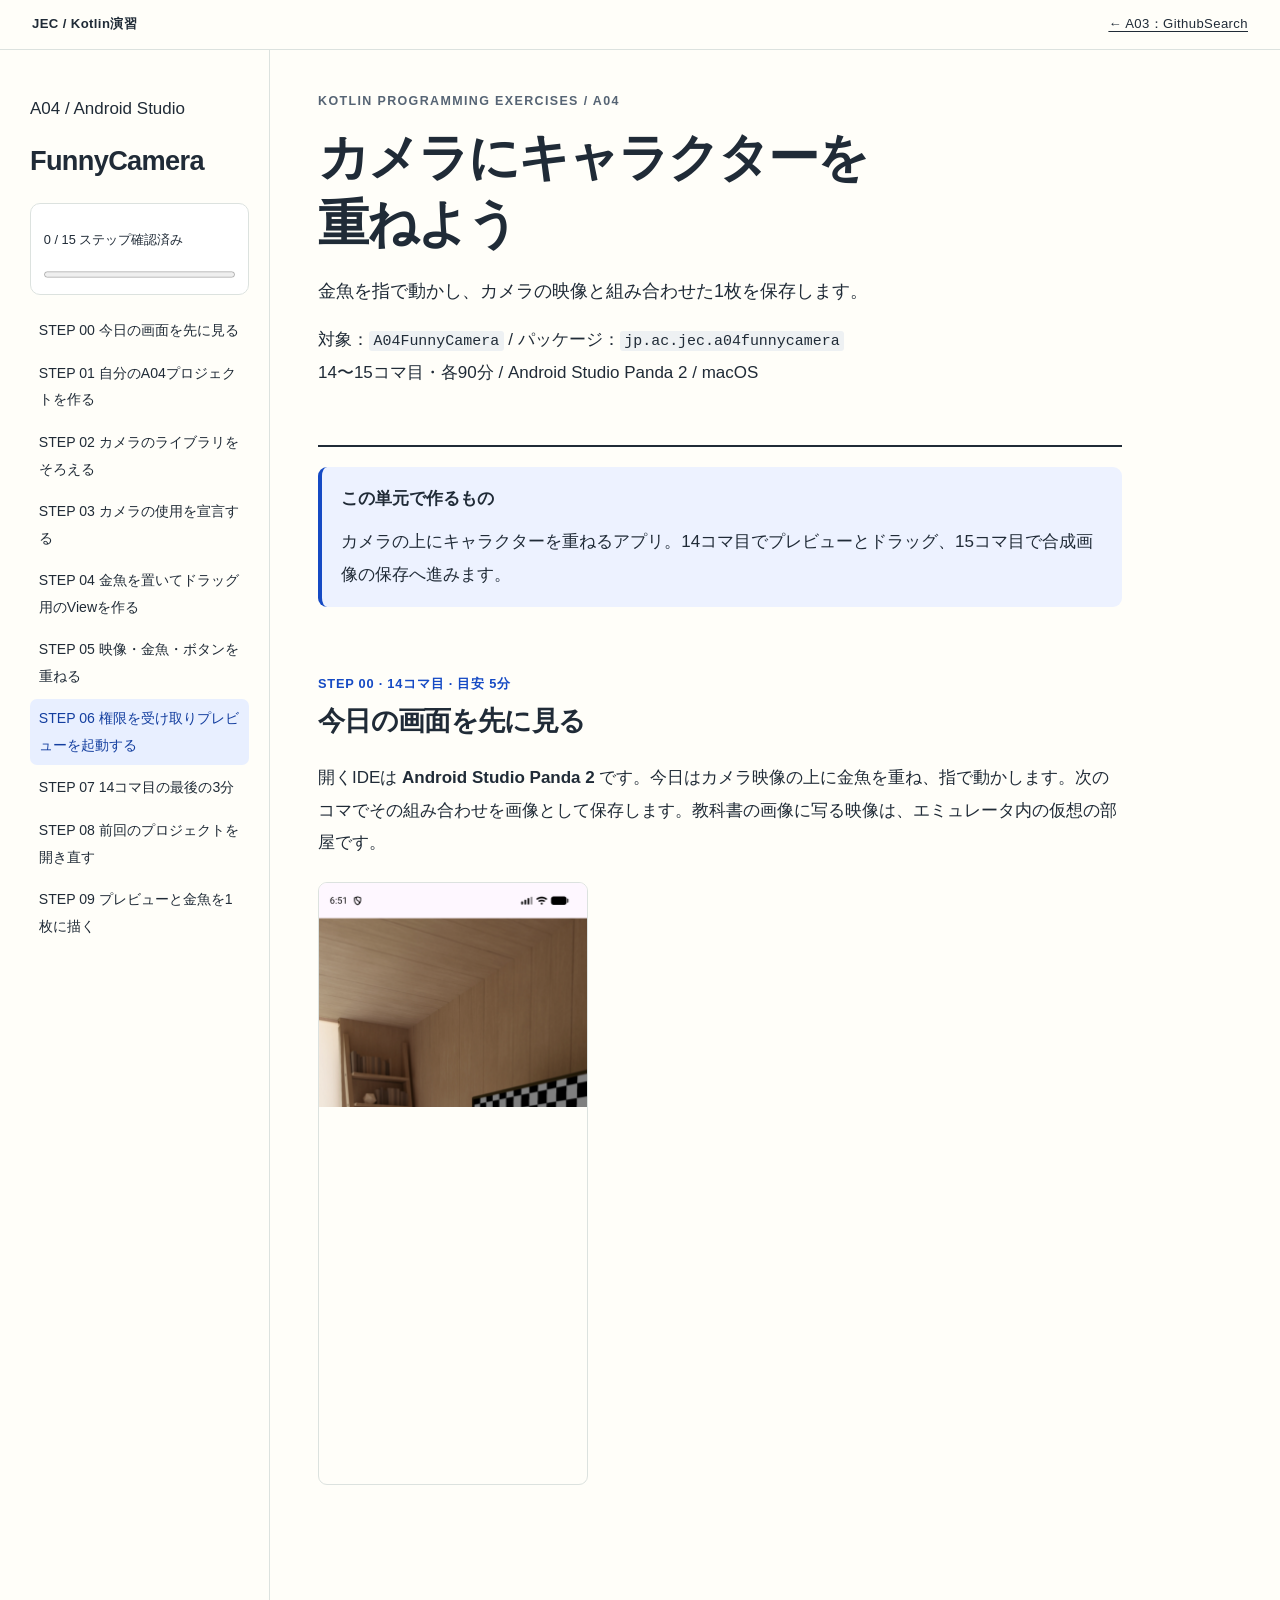
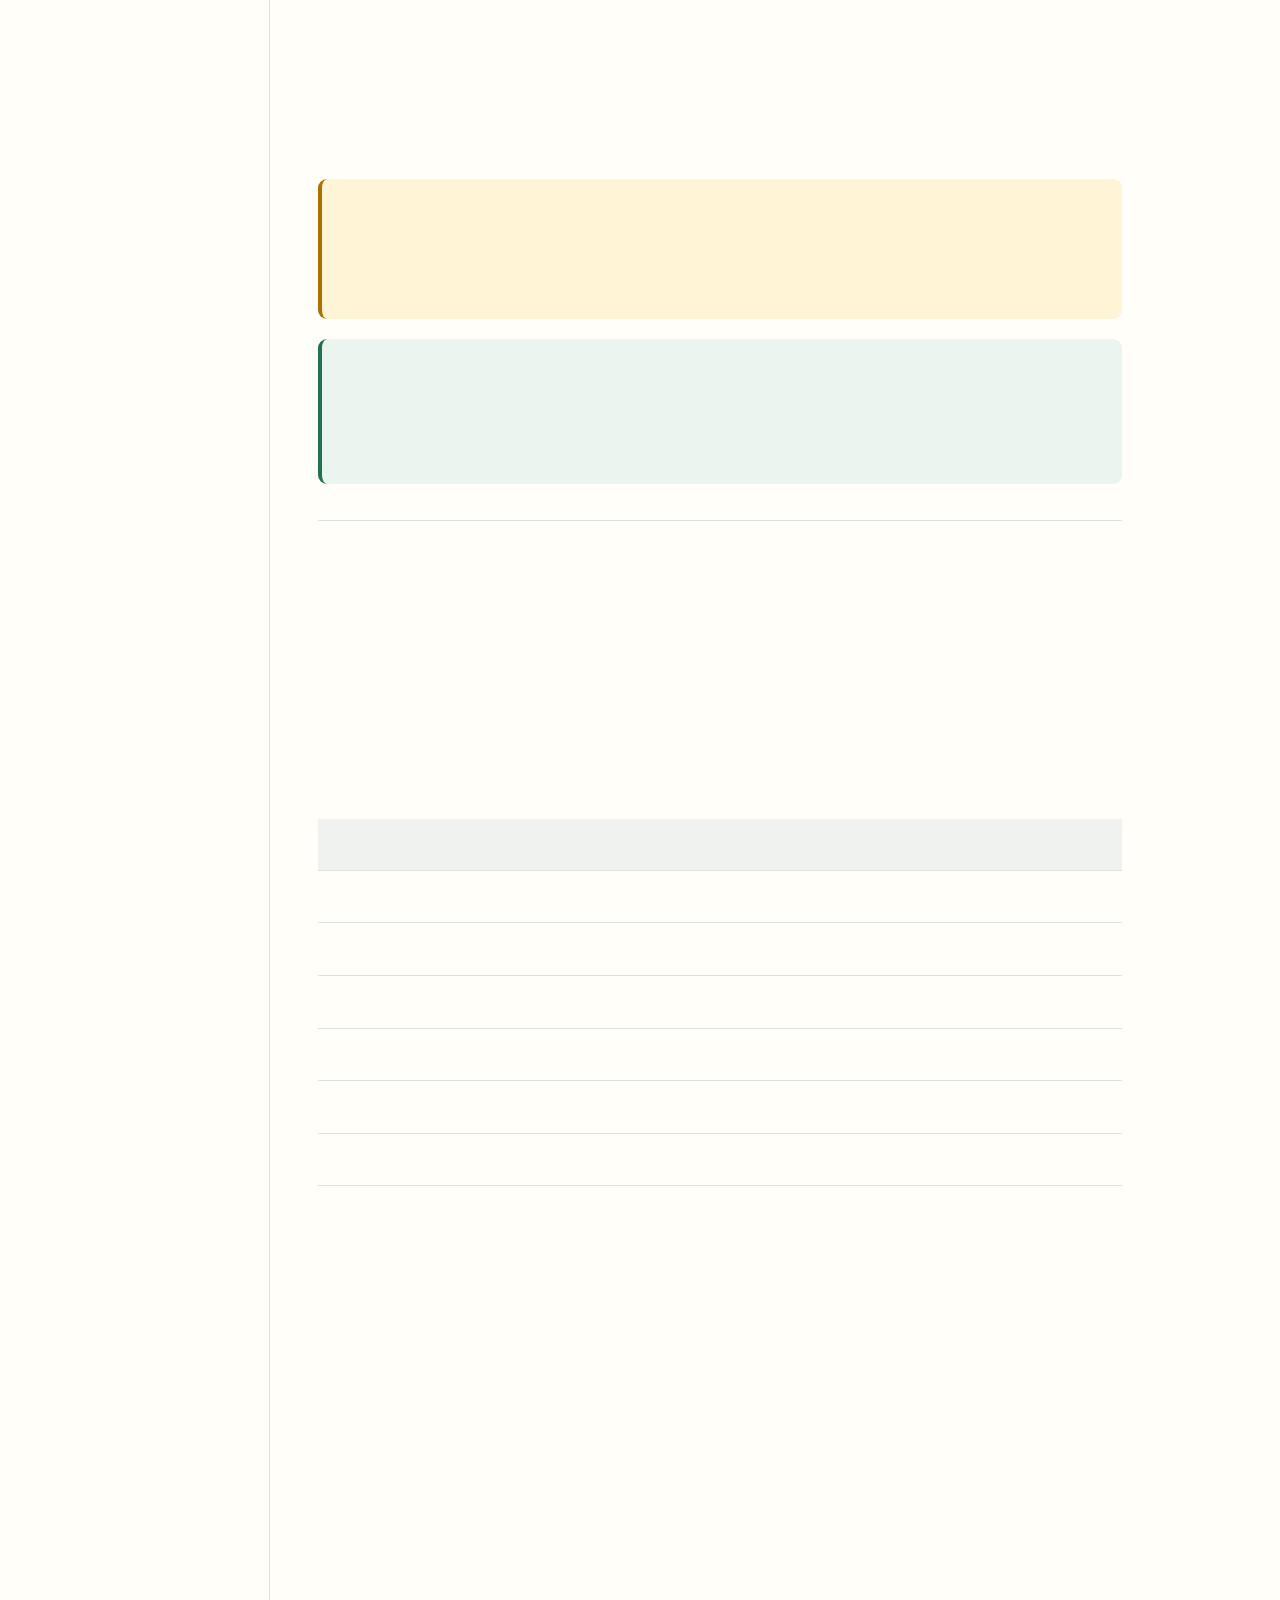
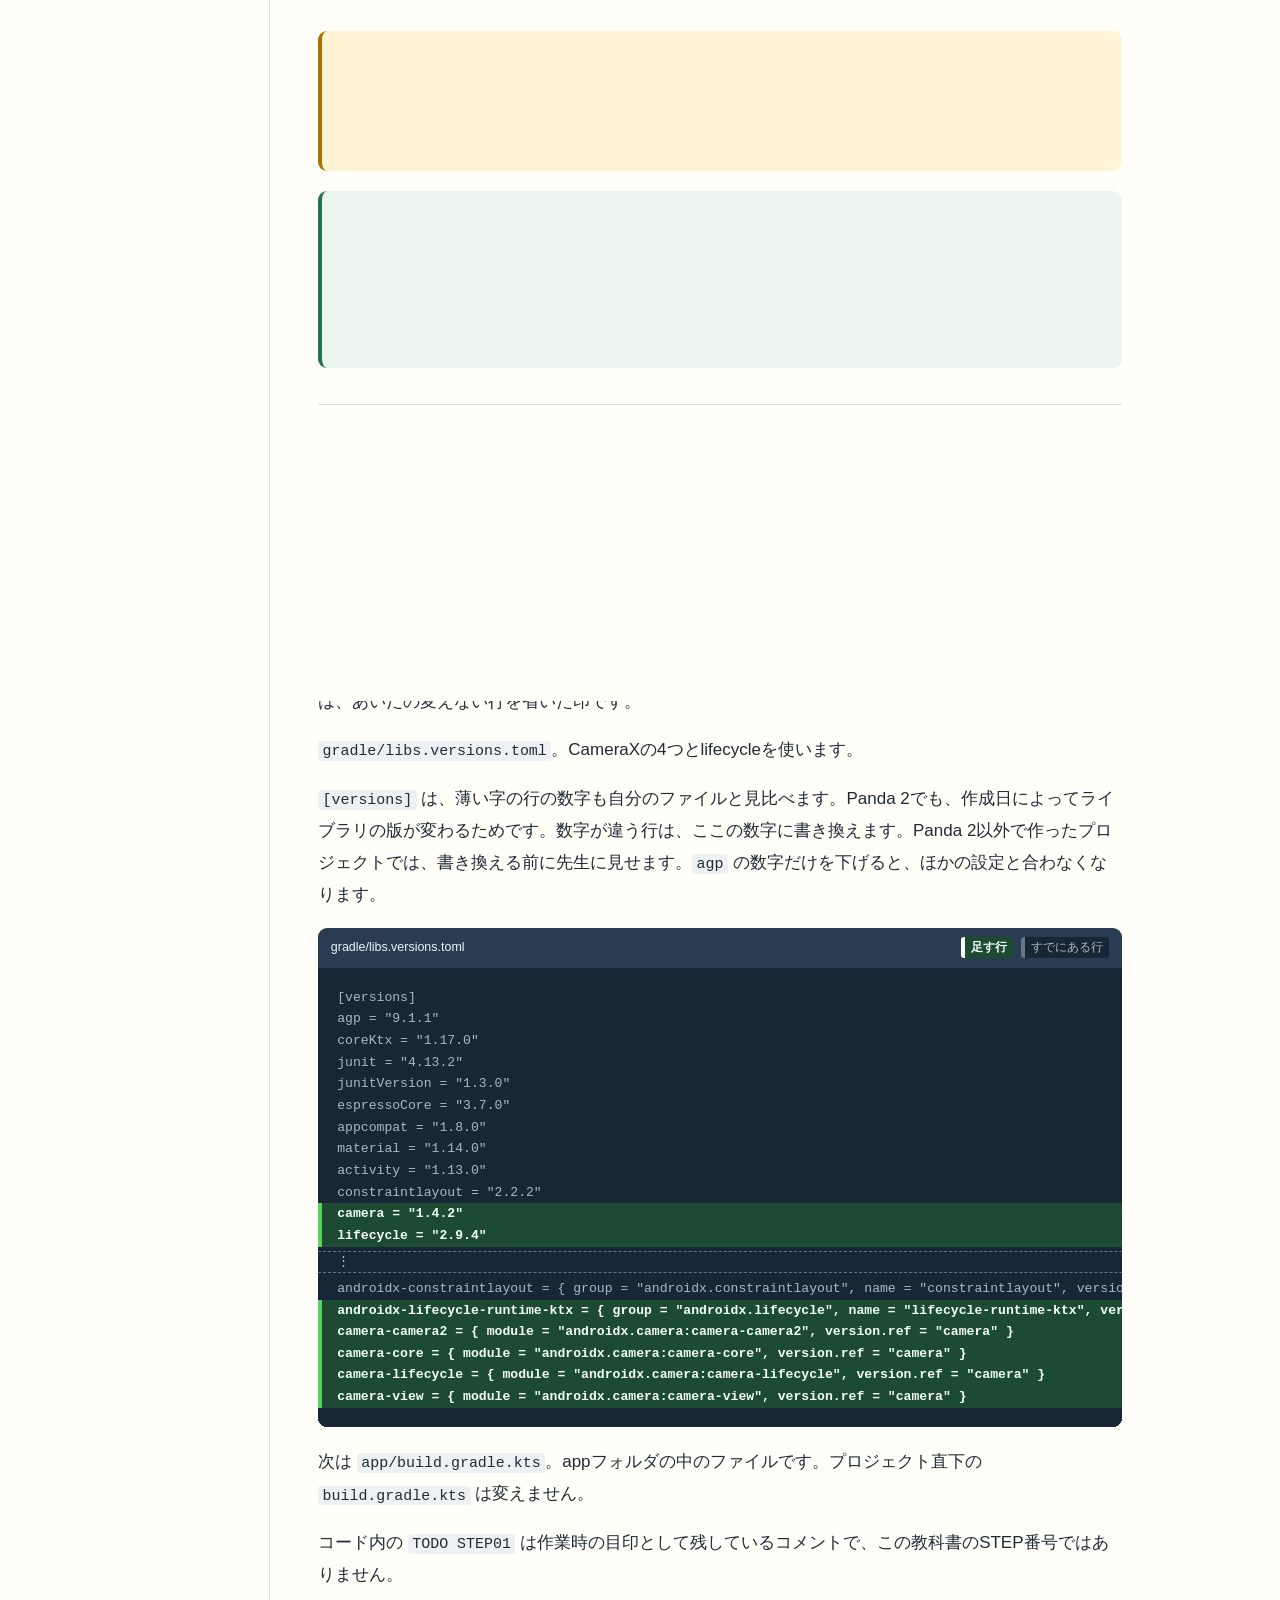
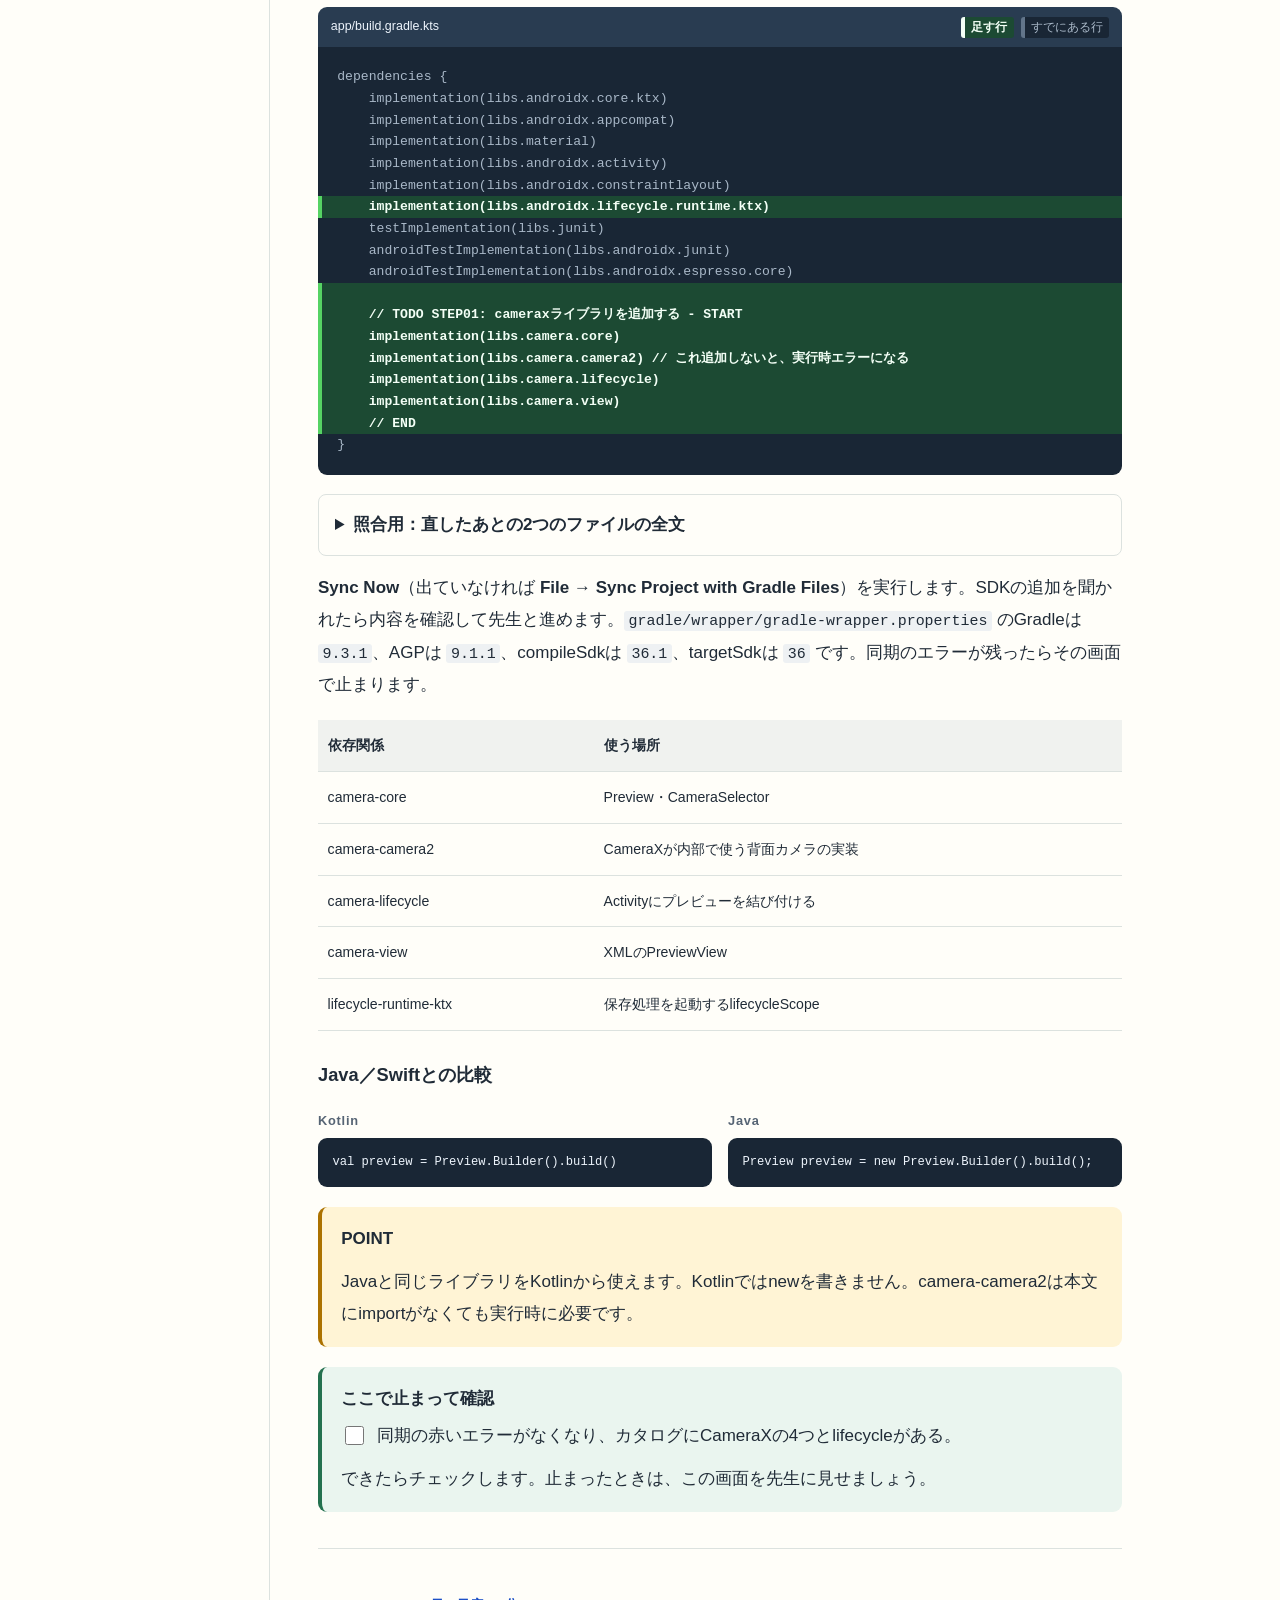
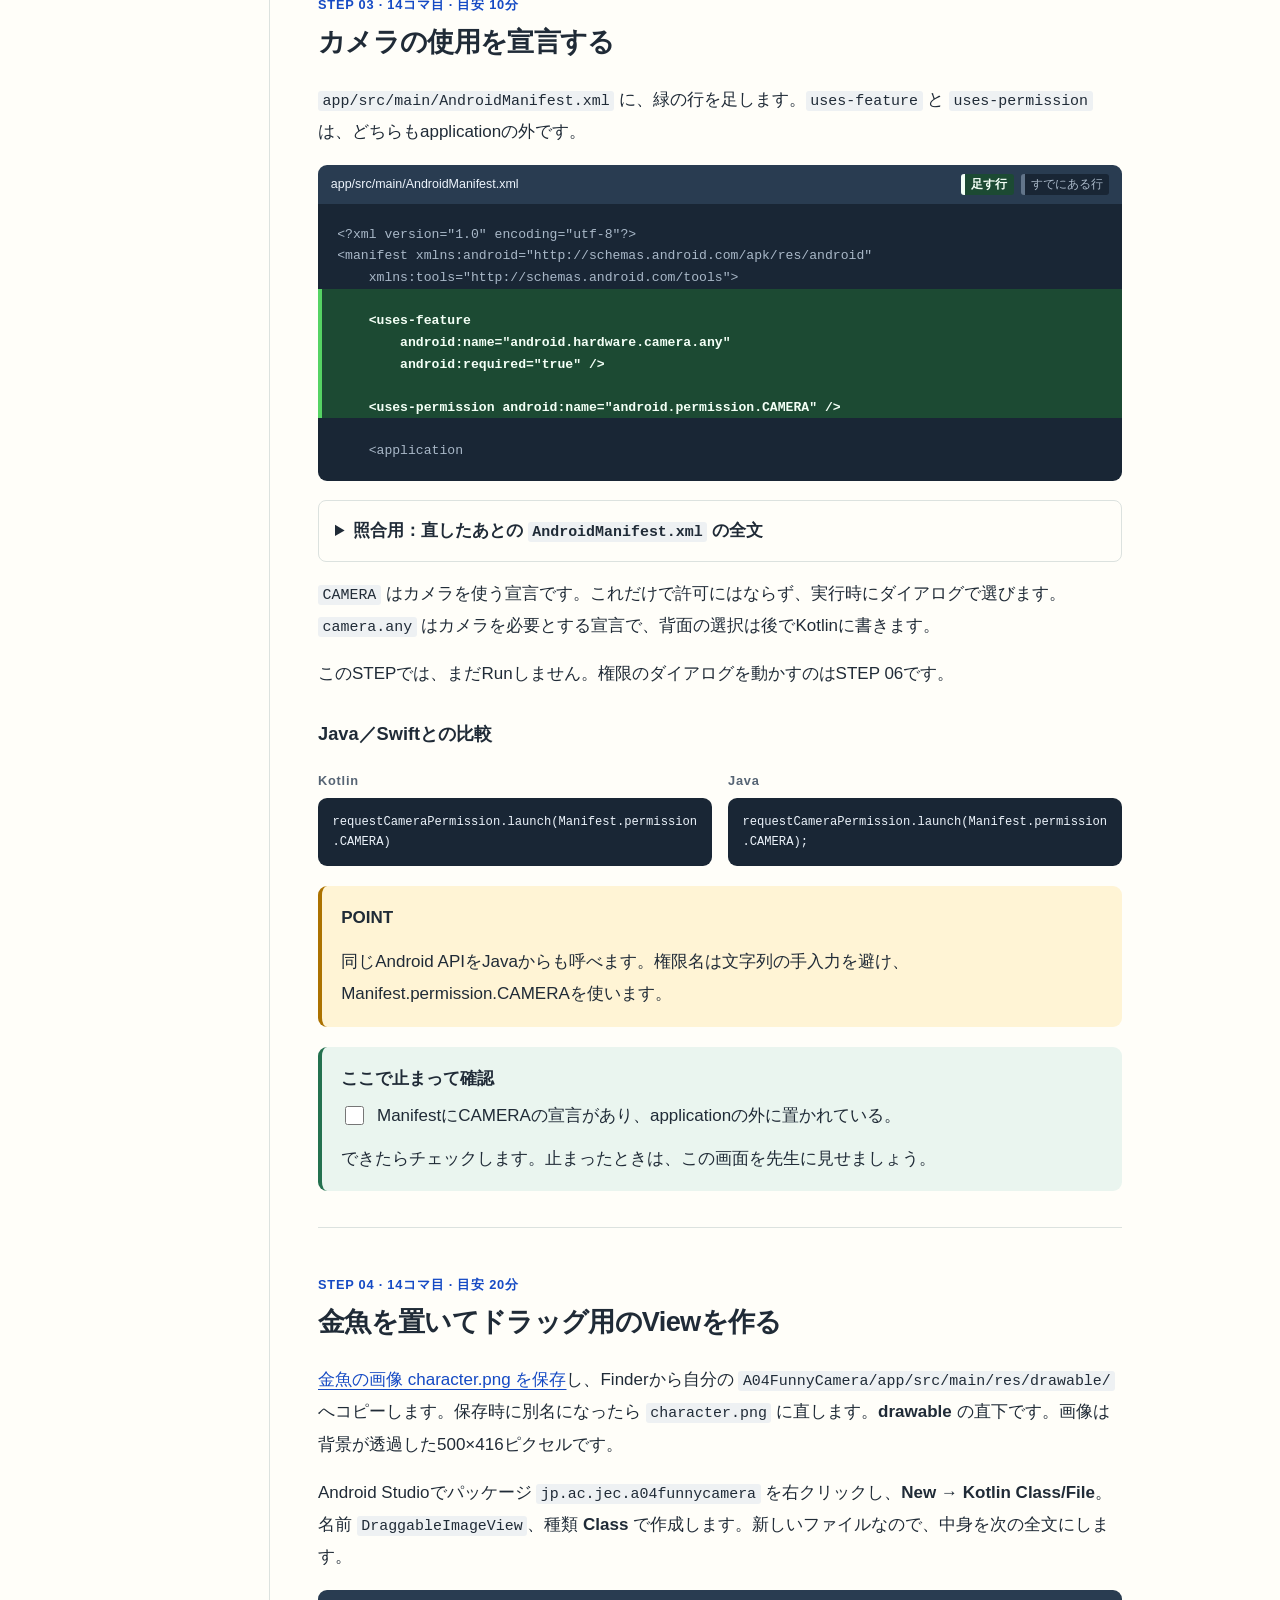
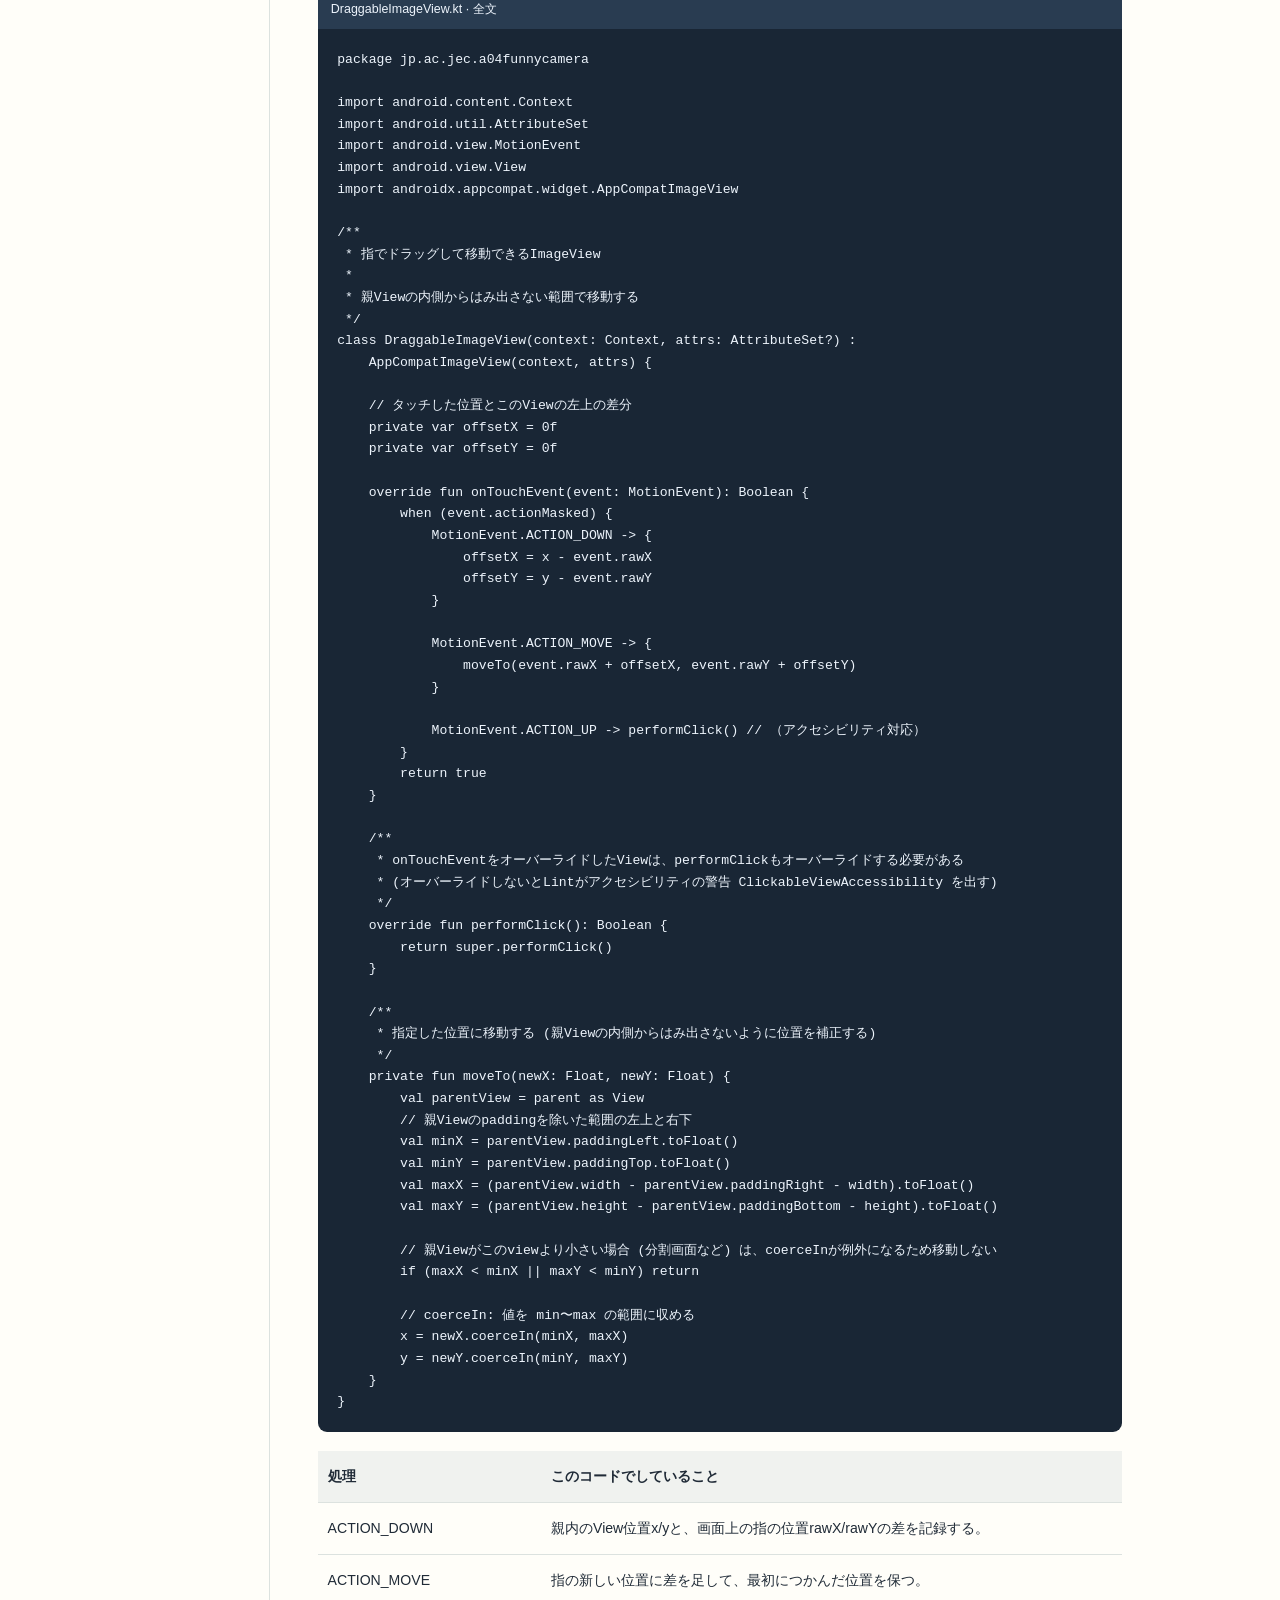
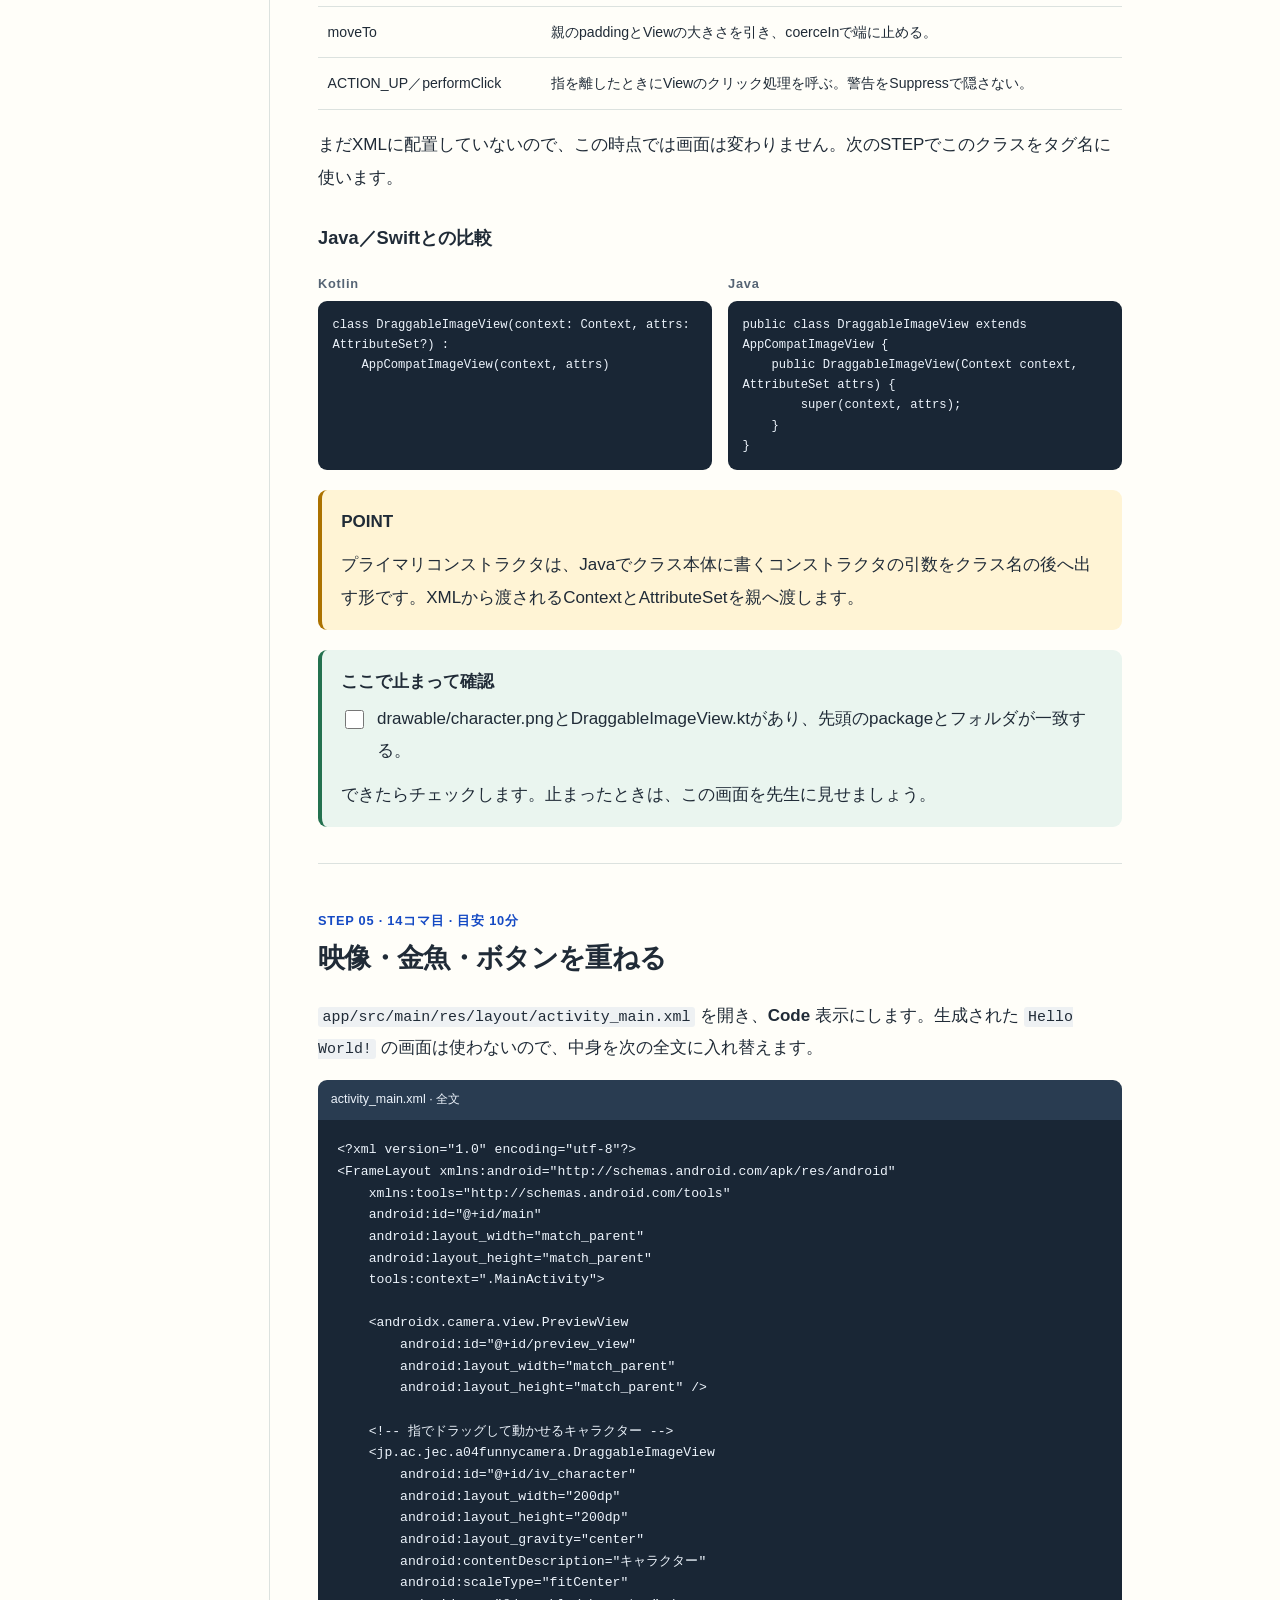
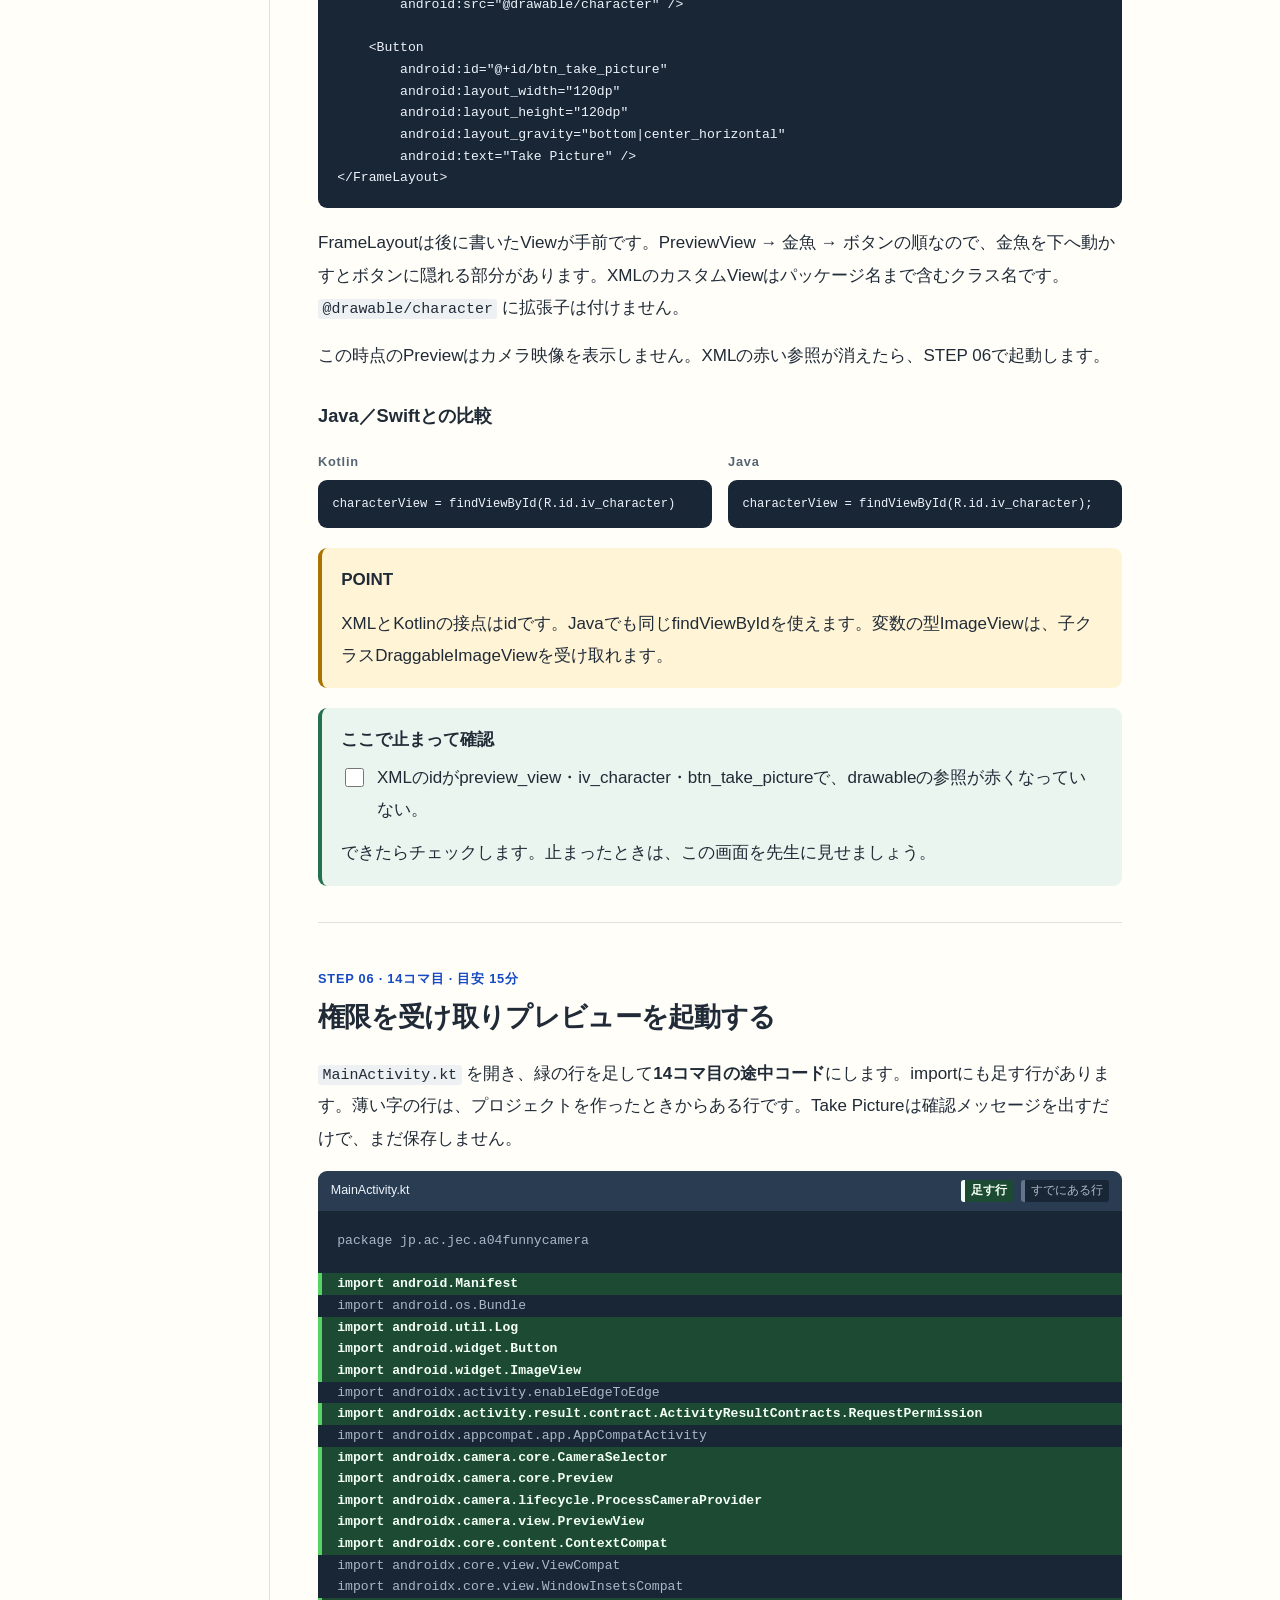
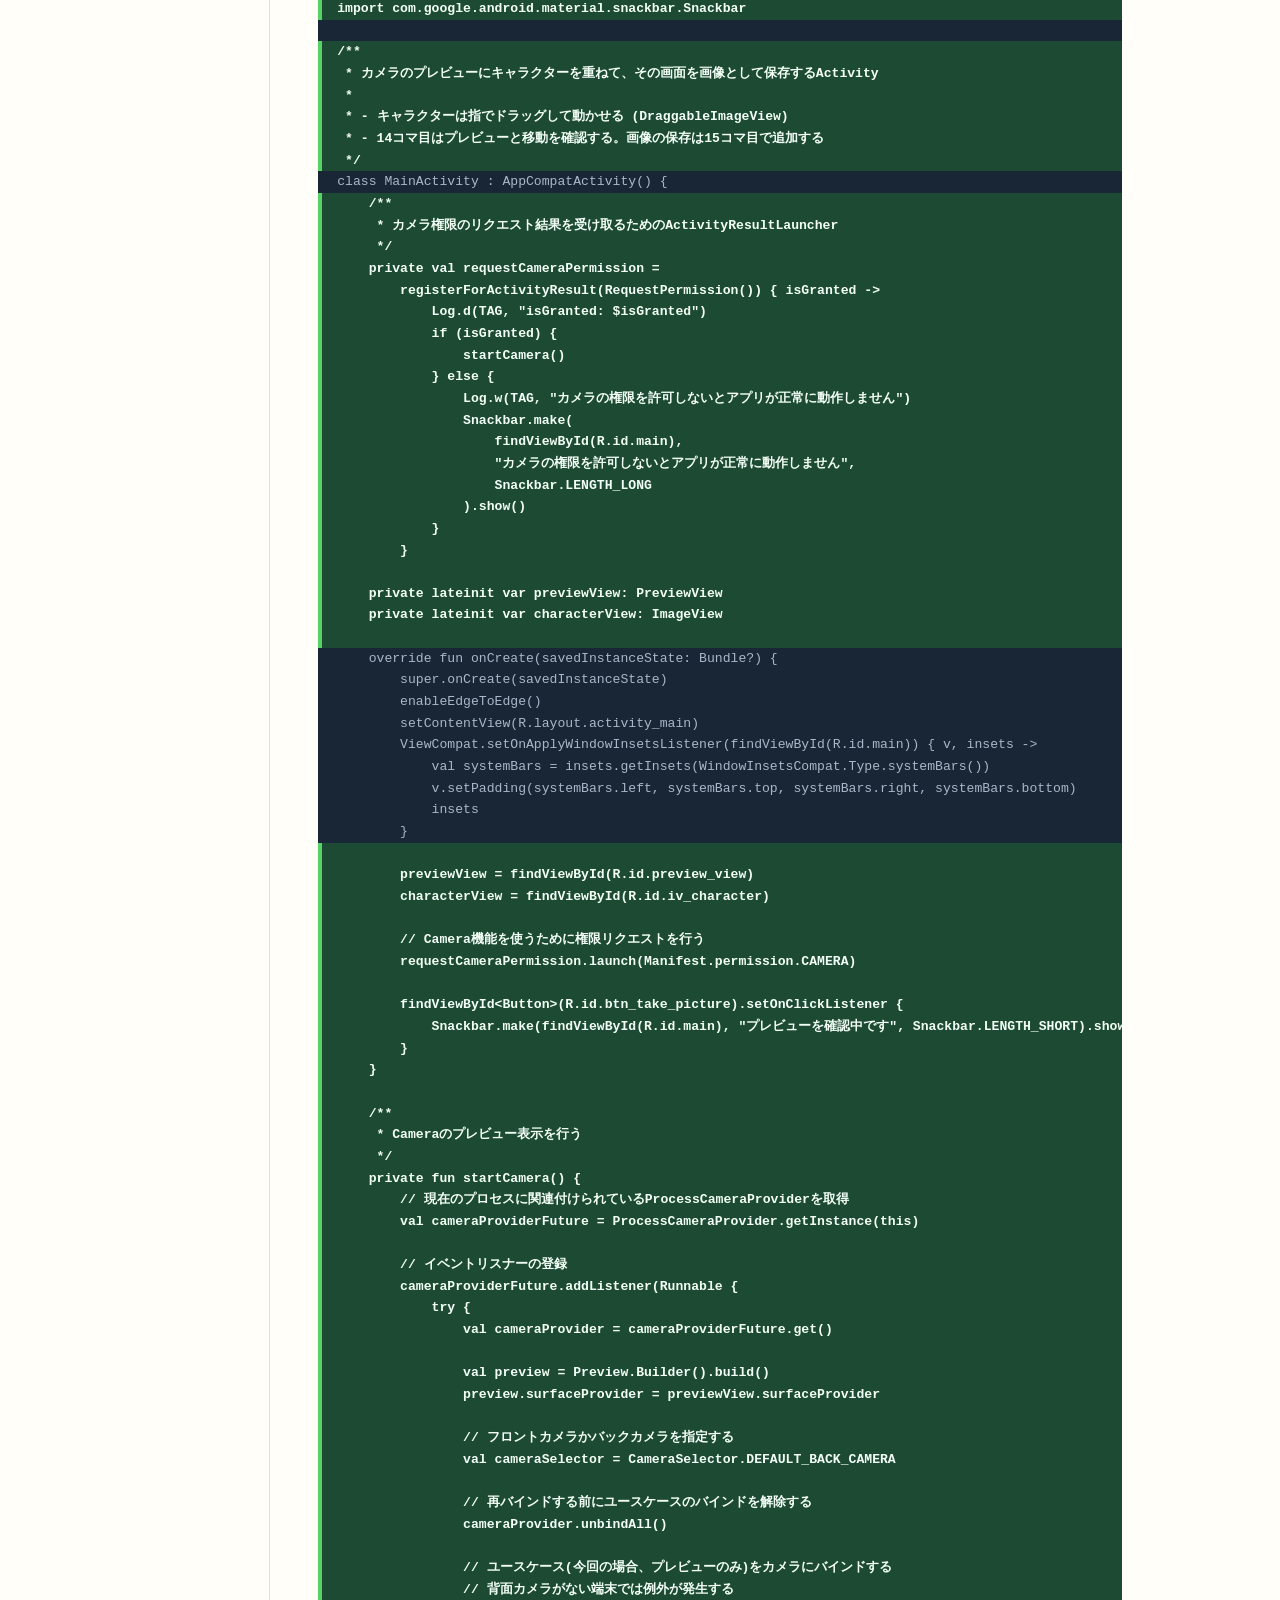
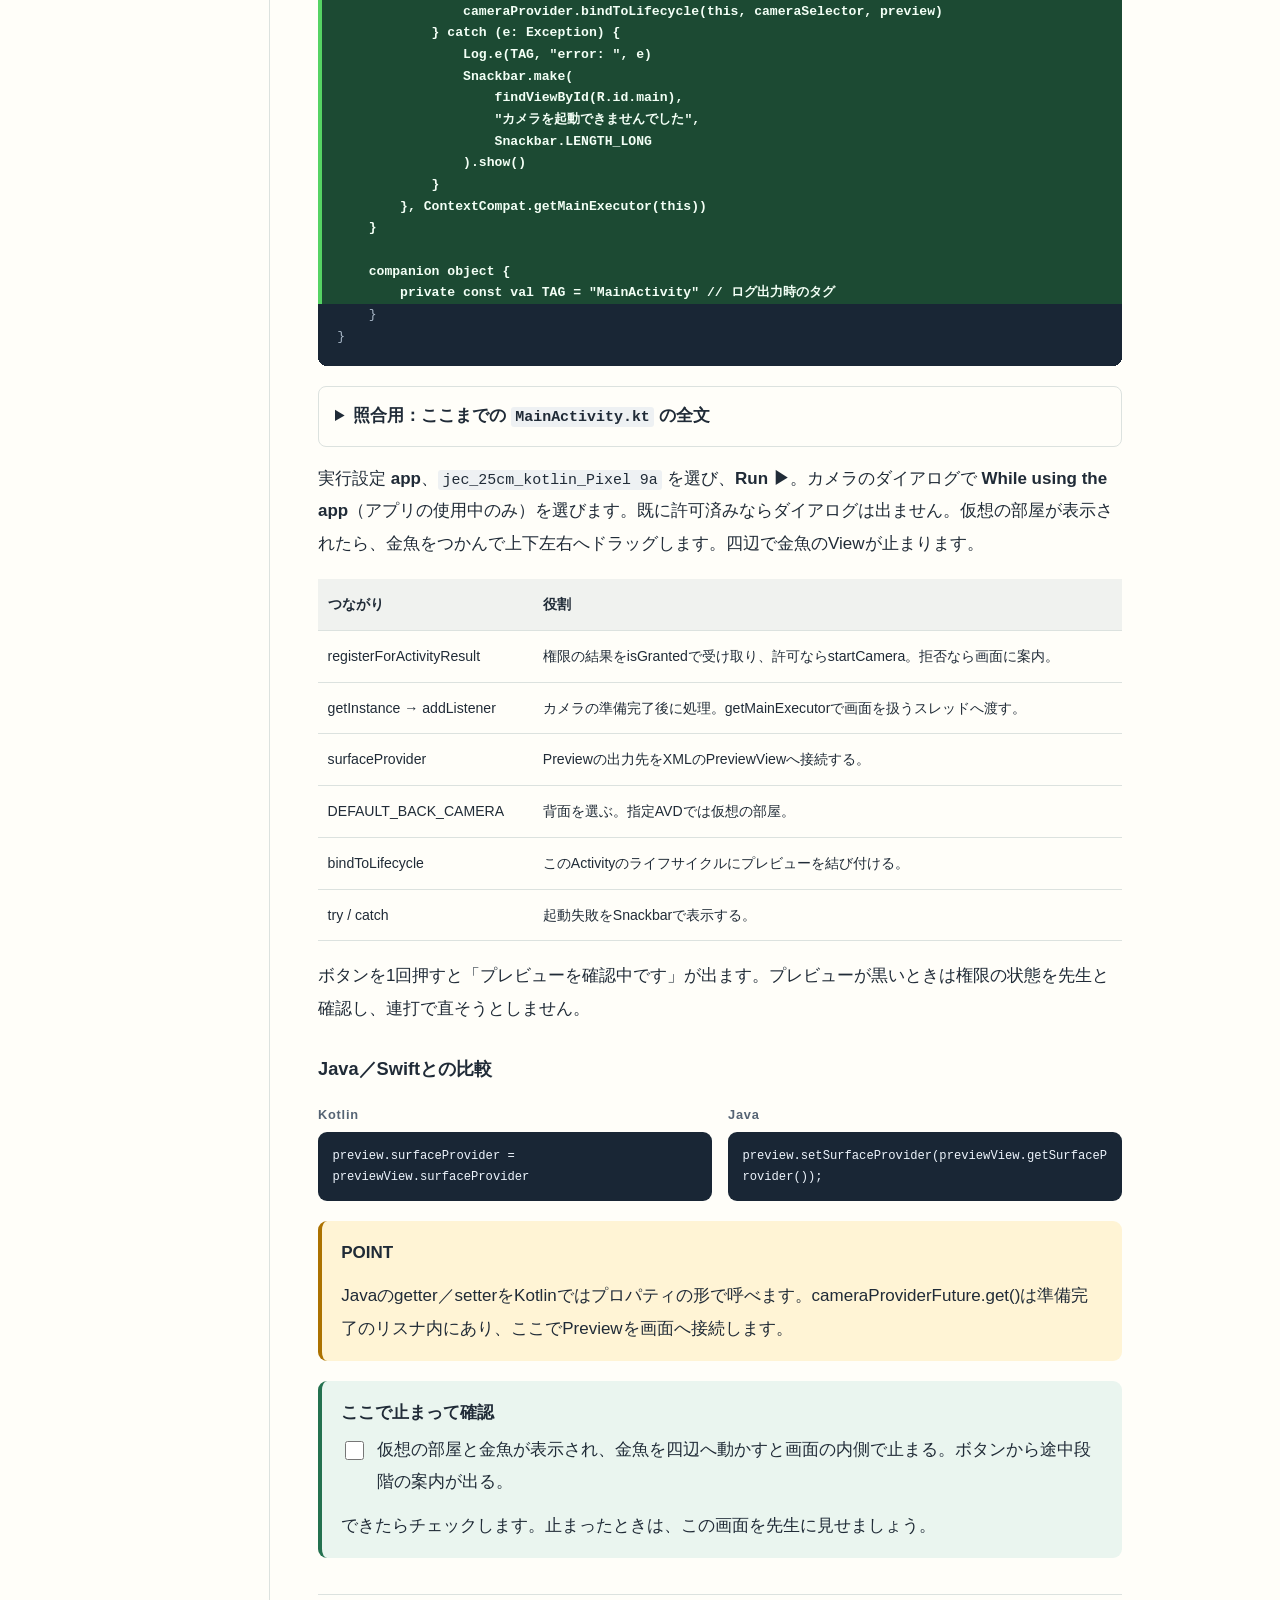
==== commit f8e469cc: "A02〜A04：File → Save All など、保存の操作の案内をやめる Android Studio は、編集した内容を自動でファイルに保存する。File → Save All を 押させる必" ====
--- a/docs/funny-camera/index.html
+++ b/docs/funny-camera/index.html
@@ -100,7 +100,7 @@
 android-application = { id = &quot;com.android.application&quot;, version.ref = &quot;agp&quot; }
 
 </code></pre>
-<div class="code-head">build.gradle.kts · 全文</div><pre id="code-app-gradle" tabindex="0"><code>plugins {
+<div class="code-head">app/build.gradle.kts · 全文</div><pre id="code-app-gradle" tabindex="0"><code>plugins {
     alias(libs.plugins.android.application)
 }
 
@@ -211,7 +211,7 @@
 &lt;/manifest&gt;</code></pre>
 </details>
 <p><code>CAMERA</code> はカメラを使う宣言です。これだけで許可にはならず、実行時にダイアログで選びます。<code>camera.any</code> はカメラを必要とする宣言で、背面の選択は後でKotlinに書きます。</p>
-<p>このSTEPではファイルを保存します。権限のダイアログを動かすのはSTEP 06です。</p>
+<p>このSTEPでは、まだRunしません。権限のダイアログを動かすのはSTEP 06です。</p>
 <h3>Java／Swiftとの比較</h3><div class="compare"><div class="compare-item"><p class="compare-lang" translate="no">Kotlin</p><pre tabindex="0"><code>requestCameraPermission.launch(Manifest.permission.CAMERA)</code></pre>
 </div><div class="compare-item"><p class="compare-lang" translate="no">Java</p><pre tabindex="0"><code>requestCameraPermission.launch(Manifest.permission.CAMERA);</code></pre>
 </div></div>
@@ -565,7 +565,7 @@
 <div class="note"><p class="box-title">POINT</p><p>Javaのgetter／setterをKotlinではプロパティの形で呼べます。cameraProviderFuture.get()は準備完了のリスナ内にあり、ここでPreviewを画面へ接続します。</p>
 </div><div class="check"><p class="box-title">ここで止まって確認</p><label><input type="checkbox" data-check="step-06"><span>仮想の部屋と金魚が表示され、金魚を四辺へ動かすと画面の内側で止まる。ボタンから途中段階の案内が出る。</span></label><p>できたらチェックします。止まったときは、この画面を先生に見せましょう。</p></div></section>
 <section id="step-7"><p class="step-meta">STEP 07 · 14コマ目 · 目安 3分</p><h2>14コマ目の最後の3分</h2>
-<p>ファイルを保存し、金魚を中央へ戻してTake Pictureを1回押します。確認メッセージが消えるまで待ちます。次のコマも同じ <code>Documents/Kotlin/A04FunnyCamera</code> を開きます。</p>
+<p>金魚を中央へ戻してTake Pictureを1回押します。確認メッセージが消えるまで待ちます。書いた内容はAndroid Studioが自動で保存するので、保存の操作は要りません。次のコマも同じ <code>Documents/Kotlin/A04FunnyCamera</code> を開きます。</p>
 <p>途中で止まった人は、最後に画面が一致したSTEPを教科書のチェック欄で残します。14コマ目末の全文はSTEP 06です。</p>
 <h3>Java／Swiftとの比較</h3><div class="compare"><div class="compare-item"><p class="compare-lang" translate="no">Kotlin</p><pre tabindex="0"><code>val newX = 120f
 val x = newX.coerceIn(0f, 100f)</code></pre>
@@ -942,7 +942,7 @@
 </details>
 <table><thead><tr><th>保存の順序</th><th>このコードの意味</th></tr></thead><tbody><tr><td>ContentValues</td><td>名前・image/jpeg・Pictures/FunnyCamera・IS_PENDING=1を指定する。</td></tr><tr><td>insert</td><td>MediaStoreに保存先を作る。戻り値のuriがnullならfalse。</td></tr><tr><td>openOutputStream → use</td><td>出力先を開いてJPEGを書き、useの終了時に閉じる。</td></tr><tr><td>compress(..., 95, it)</td><td>JPEG品質95で書き込む。圧縮に成功したかをisWrittenへ保存する。</td></tr><tr><td>失敗ならdelete</td><td>出力先を作ったが書き込めなければ、その作りかけを削除してfalse。</td></tr><tr><td>IS_PENDING=0</td><td>書き込み済みの画像を他のアプリからも見える状態にする。</td></tr></tbody></table>
 <p>保存は <code>lifecycleScope.launch</code> から始め、圧縮・書き込みを <code>withContext(Dispatchers.IO)</code> の中へ置きます。そこを抜けるとメインスレッドへ戻り、trueなら「保存しました」、falseなら「保存に失敗しました」を表示します。Activityが破棄されるとlifecycleScopeのコルーチンはキャンセルされます。</p>
-<p>このアプリの対象はAndroid 12以降です。自分のアプリが作る画像をMediaStoreへ保存するためのストレージ権限は追加しません。カメラの許可とは別の話です。<code>READ_MEDIA_IMAGES</code> など、他のアプリの画像を読むための権限も要りません。保存してRunすると、金魚が動く画面に戻ります。</p>
+<p>このアプリの対象はAndroid 12以降です。自分のアプリが作る画像をMediaStoreへ保存するためのストレージ権限は追加しません。カメラの許可とは別の話です。<code>READ_MEDIA_IMAGES</code> など、他のアプリの画像を読むための権限も要りません。Runすると、金魚が動く画面に戻ります。</p>
 <h3>Java／Swiftとの比較</h3><div class="compare"><div class="compare-item"><p class="compare-lang" translate="no">Kotlin</p><pre tabindex="0"><code>outputStream.use {
     isWritten = bitmap.compress(Bitmap.CompressFormat.JPEG, 95, it)
 }</code></pre>
@@ -966,7 +966,7 @@
 <div class="note"><p class="box-title">POINT</p><p>同じjava.time APIでファイル名を作ります。yyyy-MM-dd-HH-mm-ss-SSSは年・月・日・時・分・秒・ミリ秒。MediaStoreがJPEGの拡張子を付けます。</p>
 </div><div class="check"><p class="box-title">ここで止まって確認</p><label><input type="checkbox" data-check="step-11"><span>Pictures/FunnyCameraに日時の異なるJPEGがあり、金魚が写ってボタンとSnackbarは写っていない。</span></label><p>できたらチェックします。止まったときは、この画面を先生に見せましょう。</p></div></section>
 <section id="step-12"><p class="step-meta">STEP 12 · 15コマ目 · 目安 10分</p><h2>権限を許可しない場合も確かめる</h2>
-<p>作ったファイルを保存します。エミュレータの <strong>Settings → Apps → See all apps → A04FunnyCamera → Permissions → Camera</strong> を開き、<strong>Don’t allow</strong>（許可しない）にします。Android StudioからRunし直し、ダイアログが出たら許可しないを選びます。映像は黒く、カメラの権限についての案内が出ます。</p>
+<p>エミュレータの <strong>Settings → Apps → See all apps → A04FunnyCamera → Permissions → Camera</strong> を開き、<strong>Don’t allow</strong>（許可しない）にします。Android StudioからRunし直し、ダイアログが出たら許可しないを選びます。映像は黒く、カメラの権限についての案内が出ます。</p>
 <figure><img src="images/denied.png" alt="カメラを許可せず、権限が必要というSnackbarが出た画面" width="270" height="606" loading="lazy"><figcaption>カメラを許可せず、権限が必要というSnackbarが出た画面（指定AVDで撮影）</figcaption></figure>
 <p>確認後は同じ設定画面で <strong>Allow only while using the app</strong>（アプリの使用中のみ許可）に戻してRunし直します。映像が戻ったら保存を1回確認します。拒否を繰り返すとダイアログが出なくなる場合があるため、設定から戻します。</p>
 <p>準備前のボタンでは <code>previewView.bitmap</code> がnullになり、完成版は保存せずreturnします。この分岐にはSnackbarがなく、Logcatだけに案内が出ます。「保存に失敗しました」はsaveBitmapがfalseを返す別の分岐です。保存失敗のために端末の容量を埋めたり、既存画像を消したりはしません。</p>
@@ -986,7 +986,7 @@
 <div class="note"><p class="box-title">POINT</p><p>JavaのsetXに対応するKotlinのxです。ここではAPIを増やさず、既に使っているサイズ・位置・文字を変えて、画面と保存結果の対応を見ます。</p>
 </div><div class="check"><p class="box-title">ここで止まって確認</p><label><input type="checkbox" data-check="step-13"><span>変えた文字・金魚の大きさ・初期位置のいずれかが画面に反映され、保存画像の違いも確認できる。</span></label><p>できたらチェックします。止まったときは、この画面を先生に見せましょう。</p></div></section>
 <section id="step-14"><p class="step-meta">STEP 14 · 15コマ目 · 目安 3分</p><h2>15コマ目の最後の3分</h2>
-<p>自分のプロジェクトを保存します。カメラの許可を使用中のみ許可に戻しておき、プレビューと保存したJPEGを順に開きます。コードを見比べたいときは、STEP 10の全文と見比べます。</p>
+<p>カメラの許可を使用中のみ許可に戻しておき、プレビューと保存したJPEGを順に開きます。コードを見比べたいときは、STEP 10の全文と見比べます。</p>
 <p>提出準備ではサイドバーの「共通：提出課題とAPK」へ進めます。アレンジした自分のプロジェクトのコピーを使い、デバッグAPKを作ります。</p>
 <h3>Java／Swiftとの比較</h3><div class="compare"><div class="compare-item"><p class="compare-lang" translate="no">Kotlin</p><pre tabindex="0"><code>val isSaved: Boolean = saveBitmap(screenshot)</code></pre>
 </div><div class="compare-item"><p class="compare-lang" translate="no">Java</p><pre tabindex="0"><code>boolean isSaved = saveBitmap(screenshot);</code></pre>
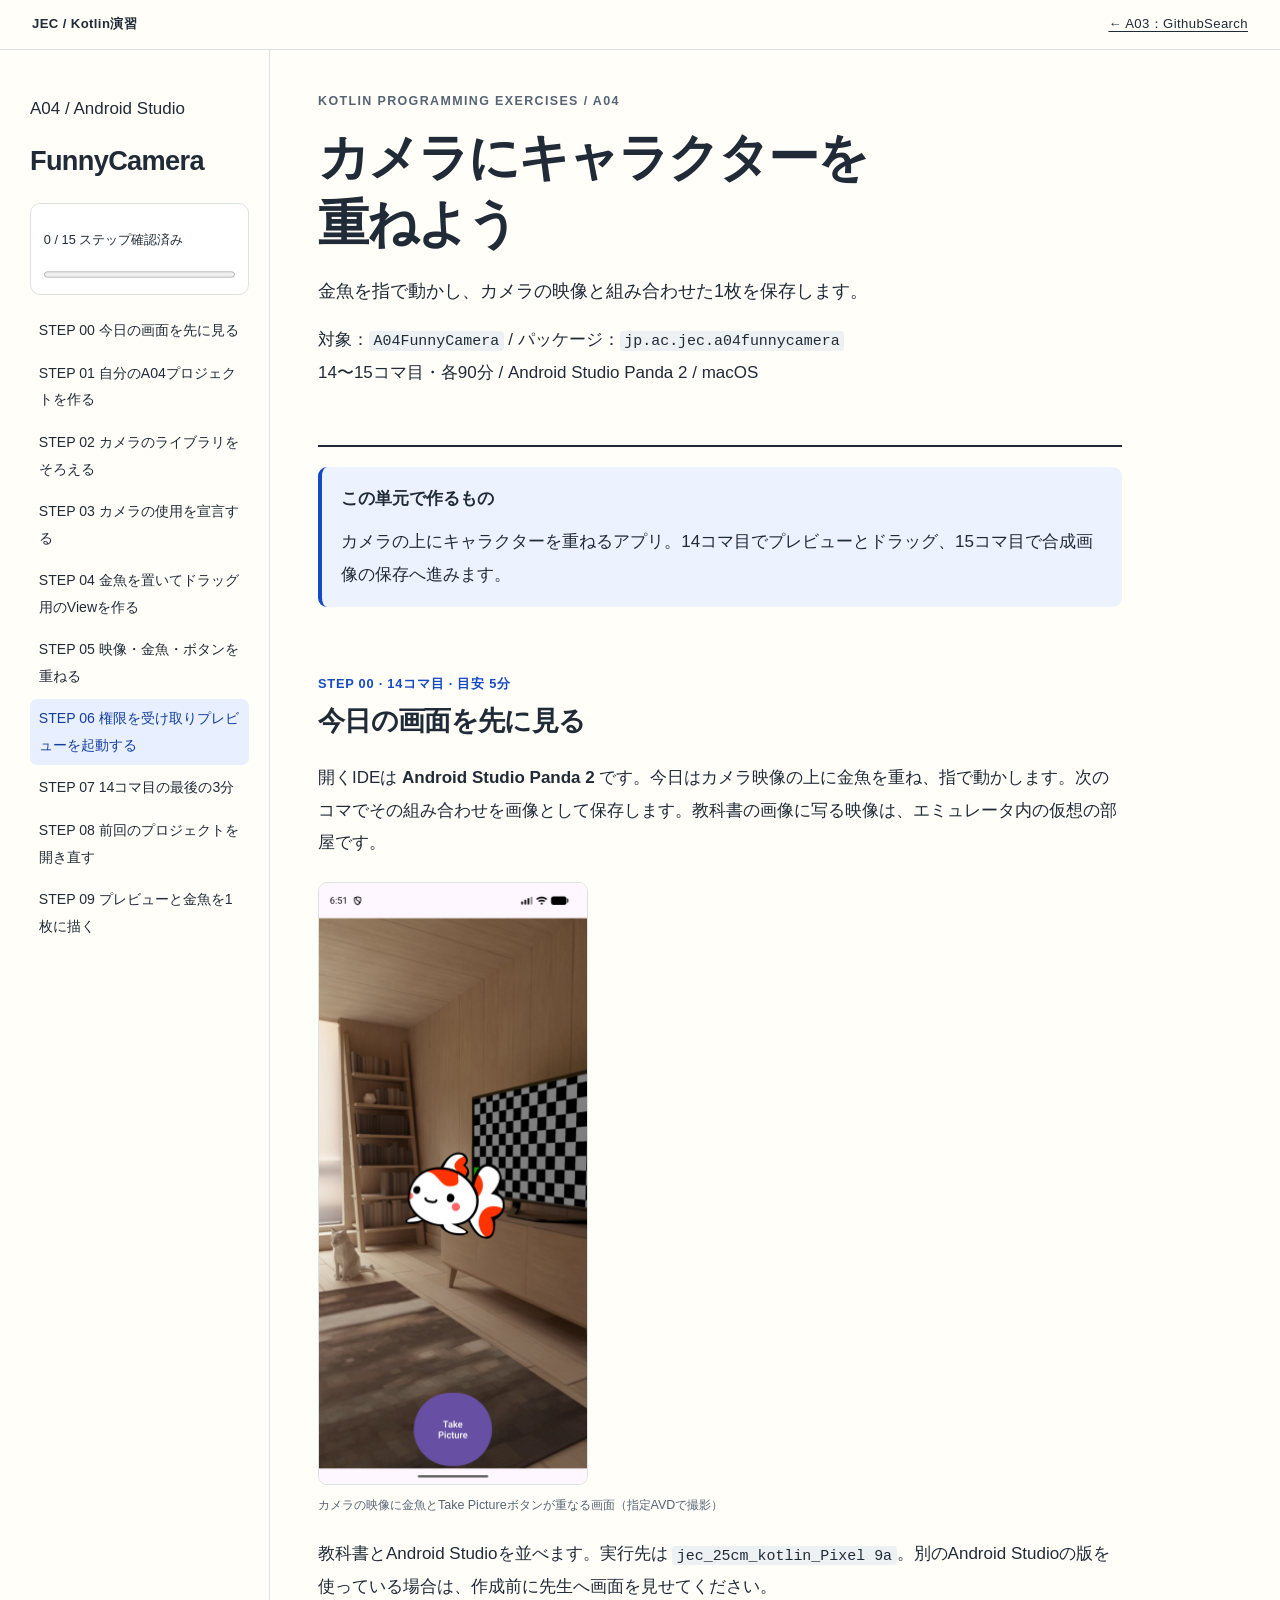
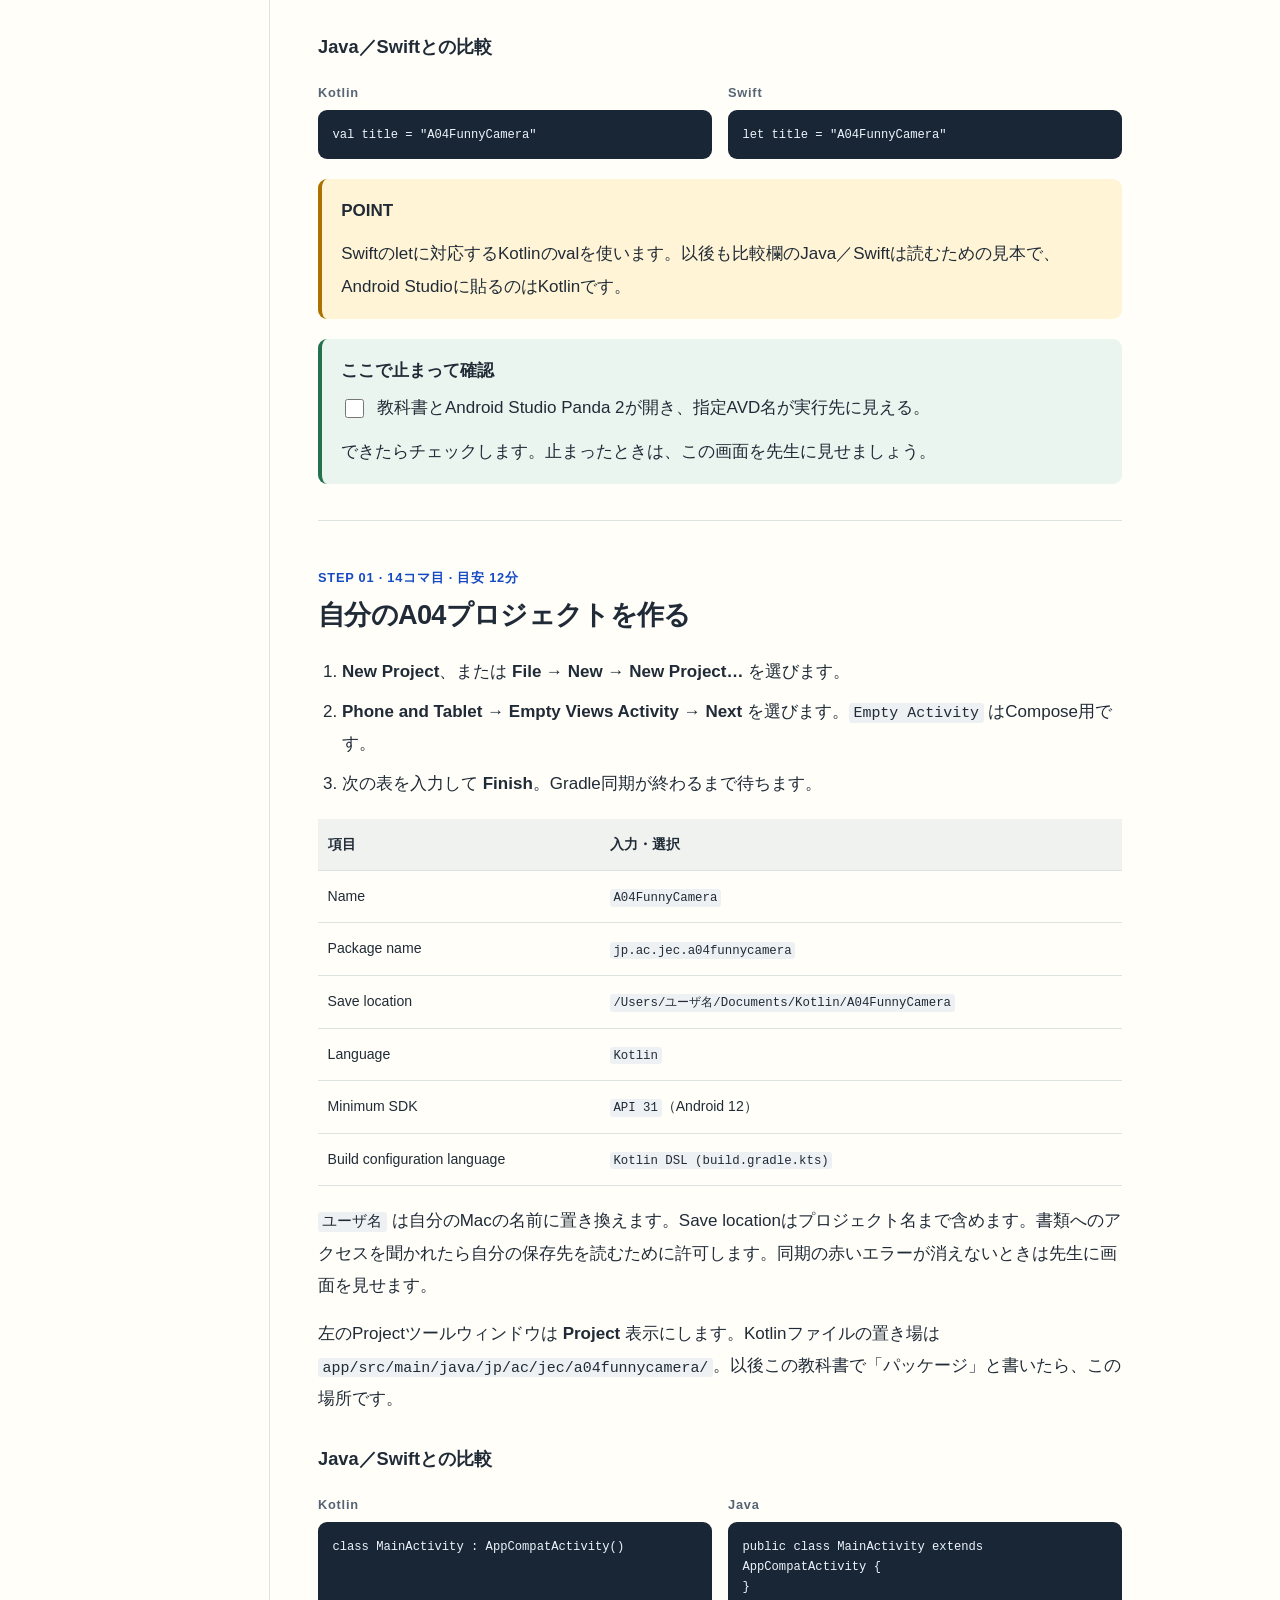
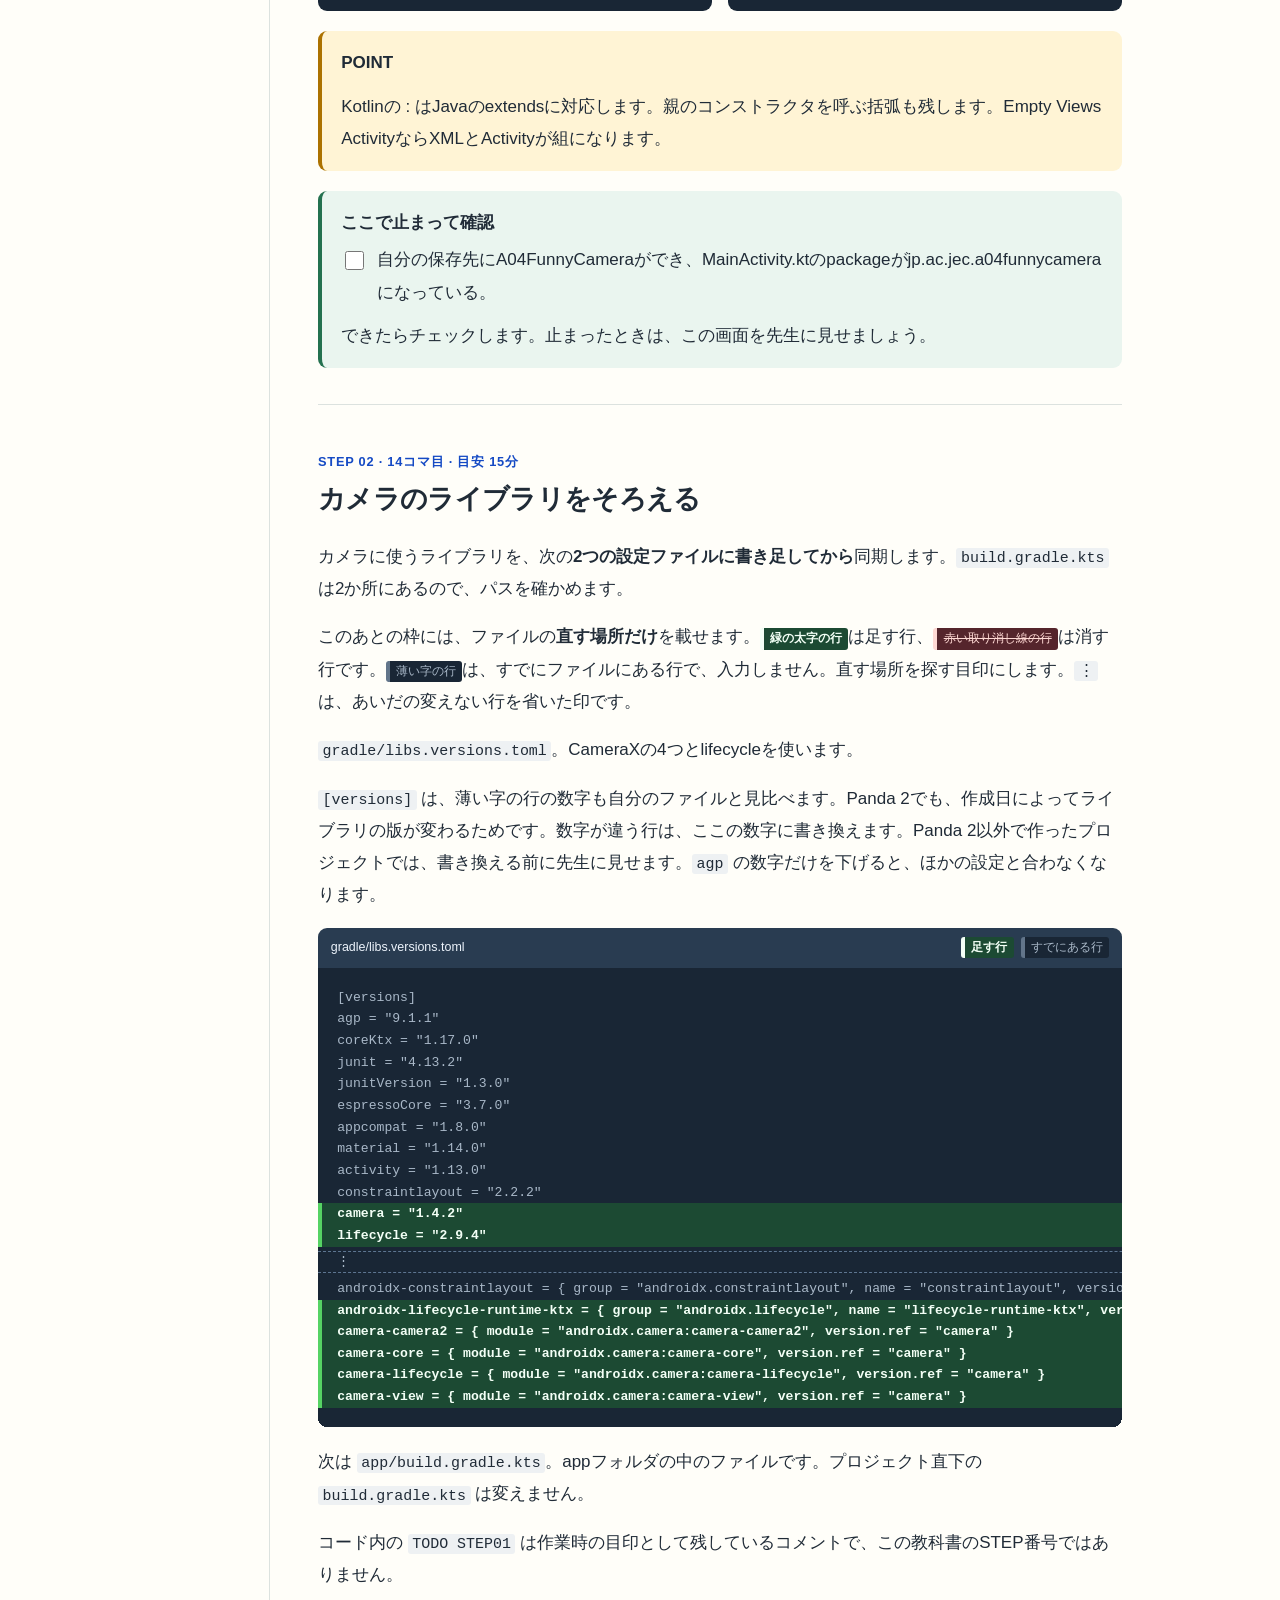
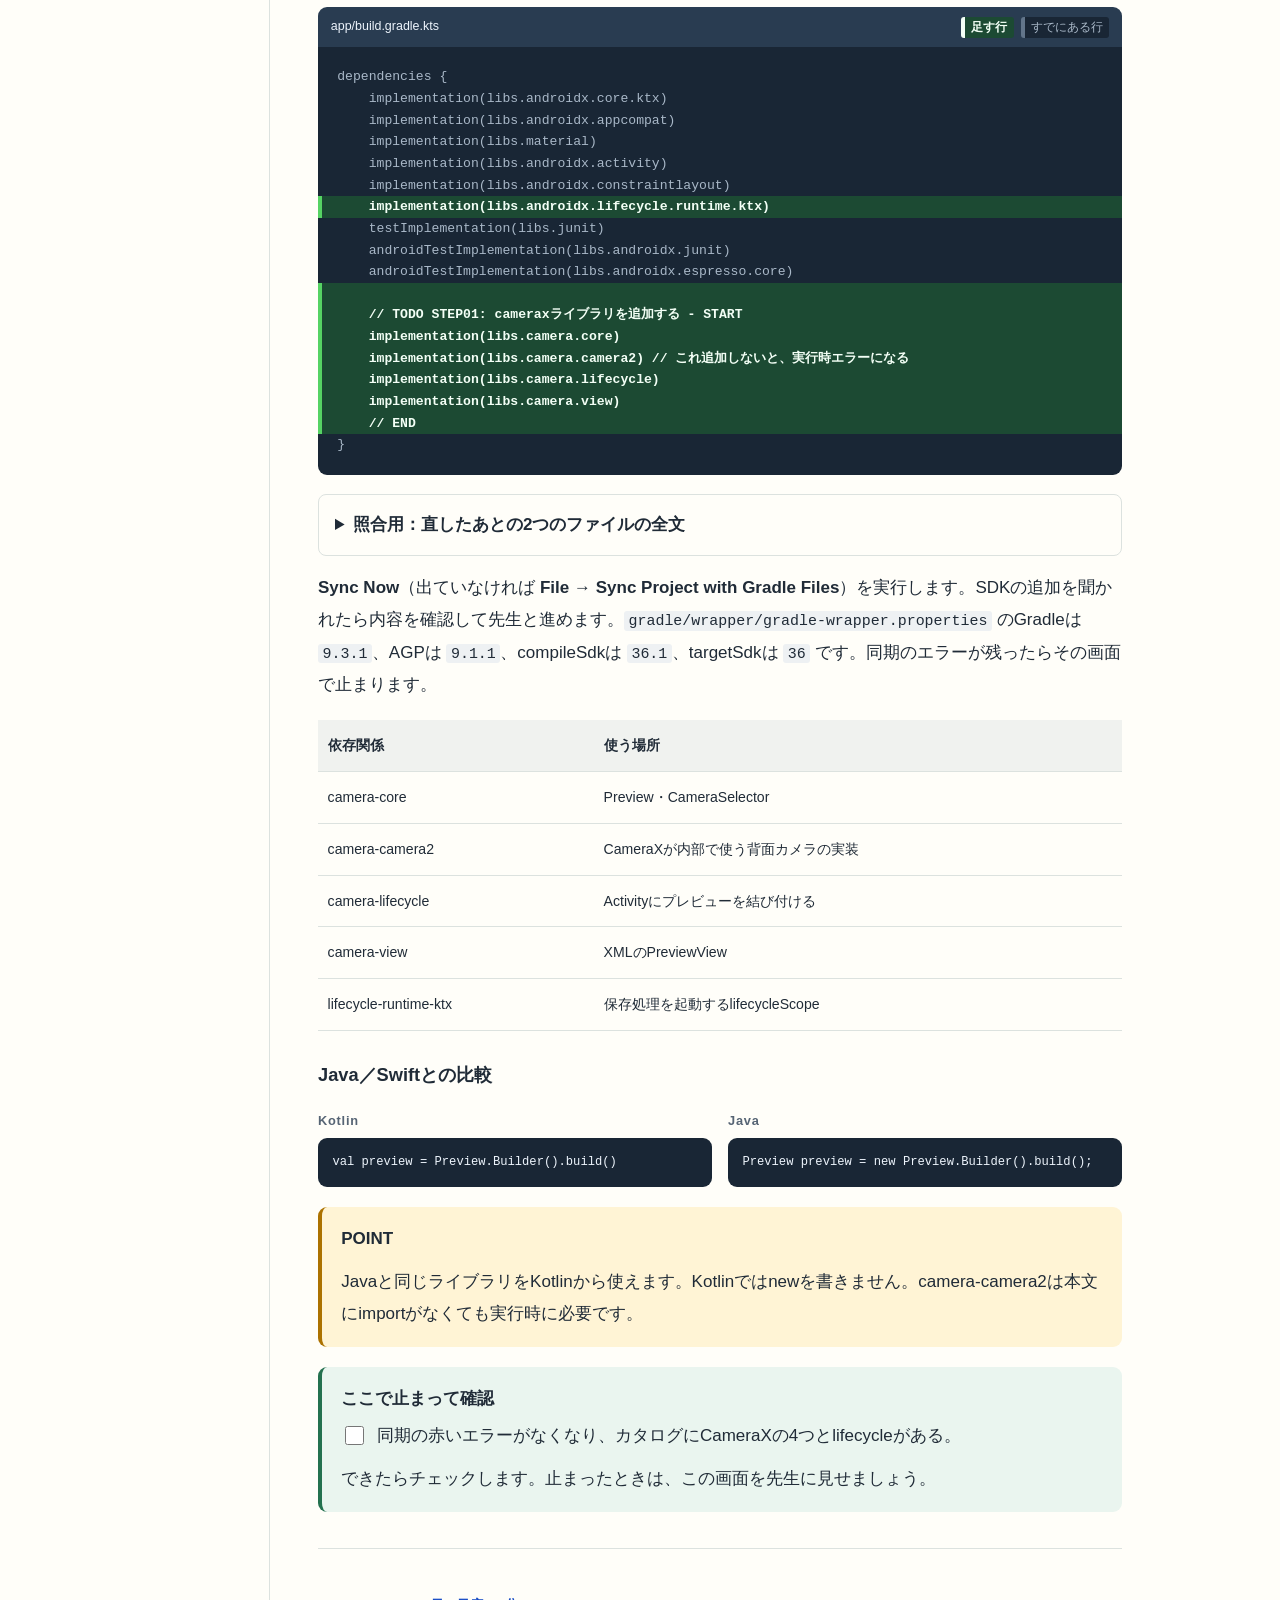
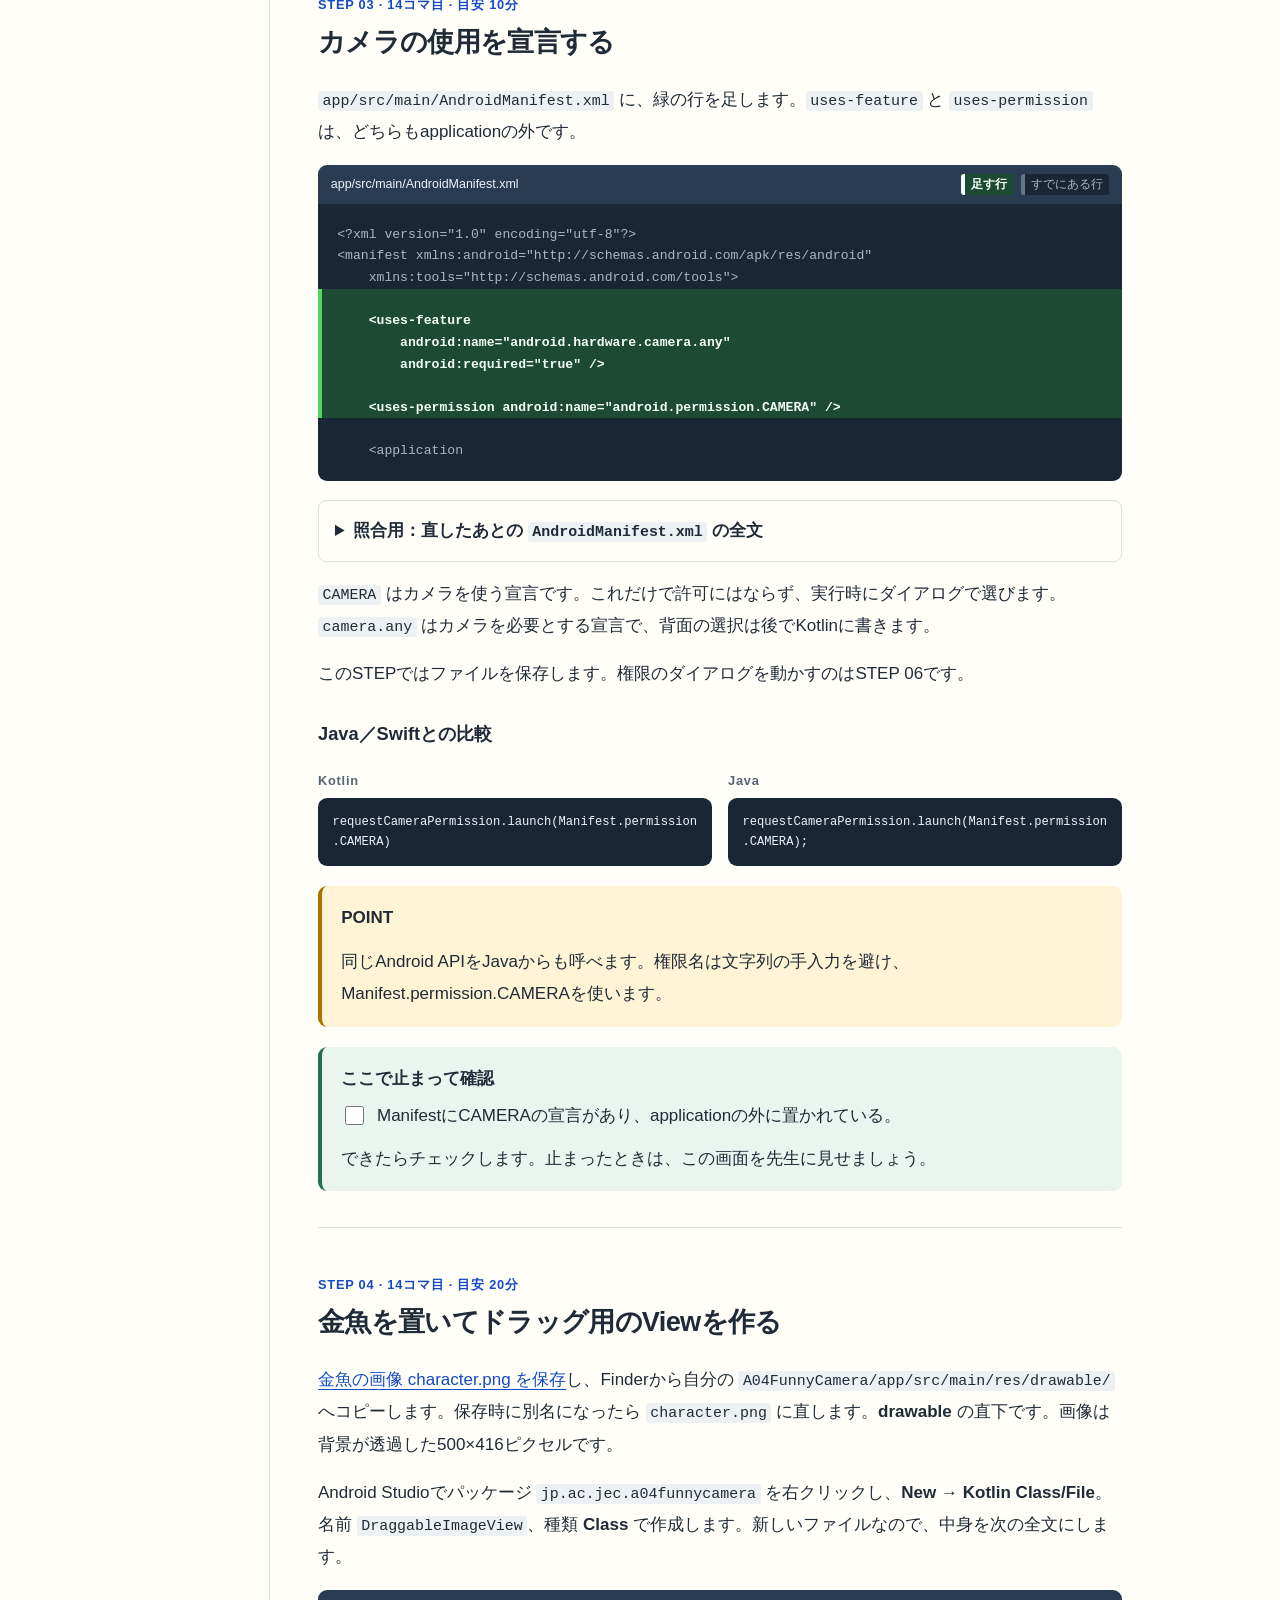
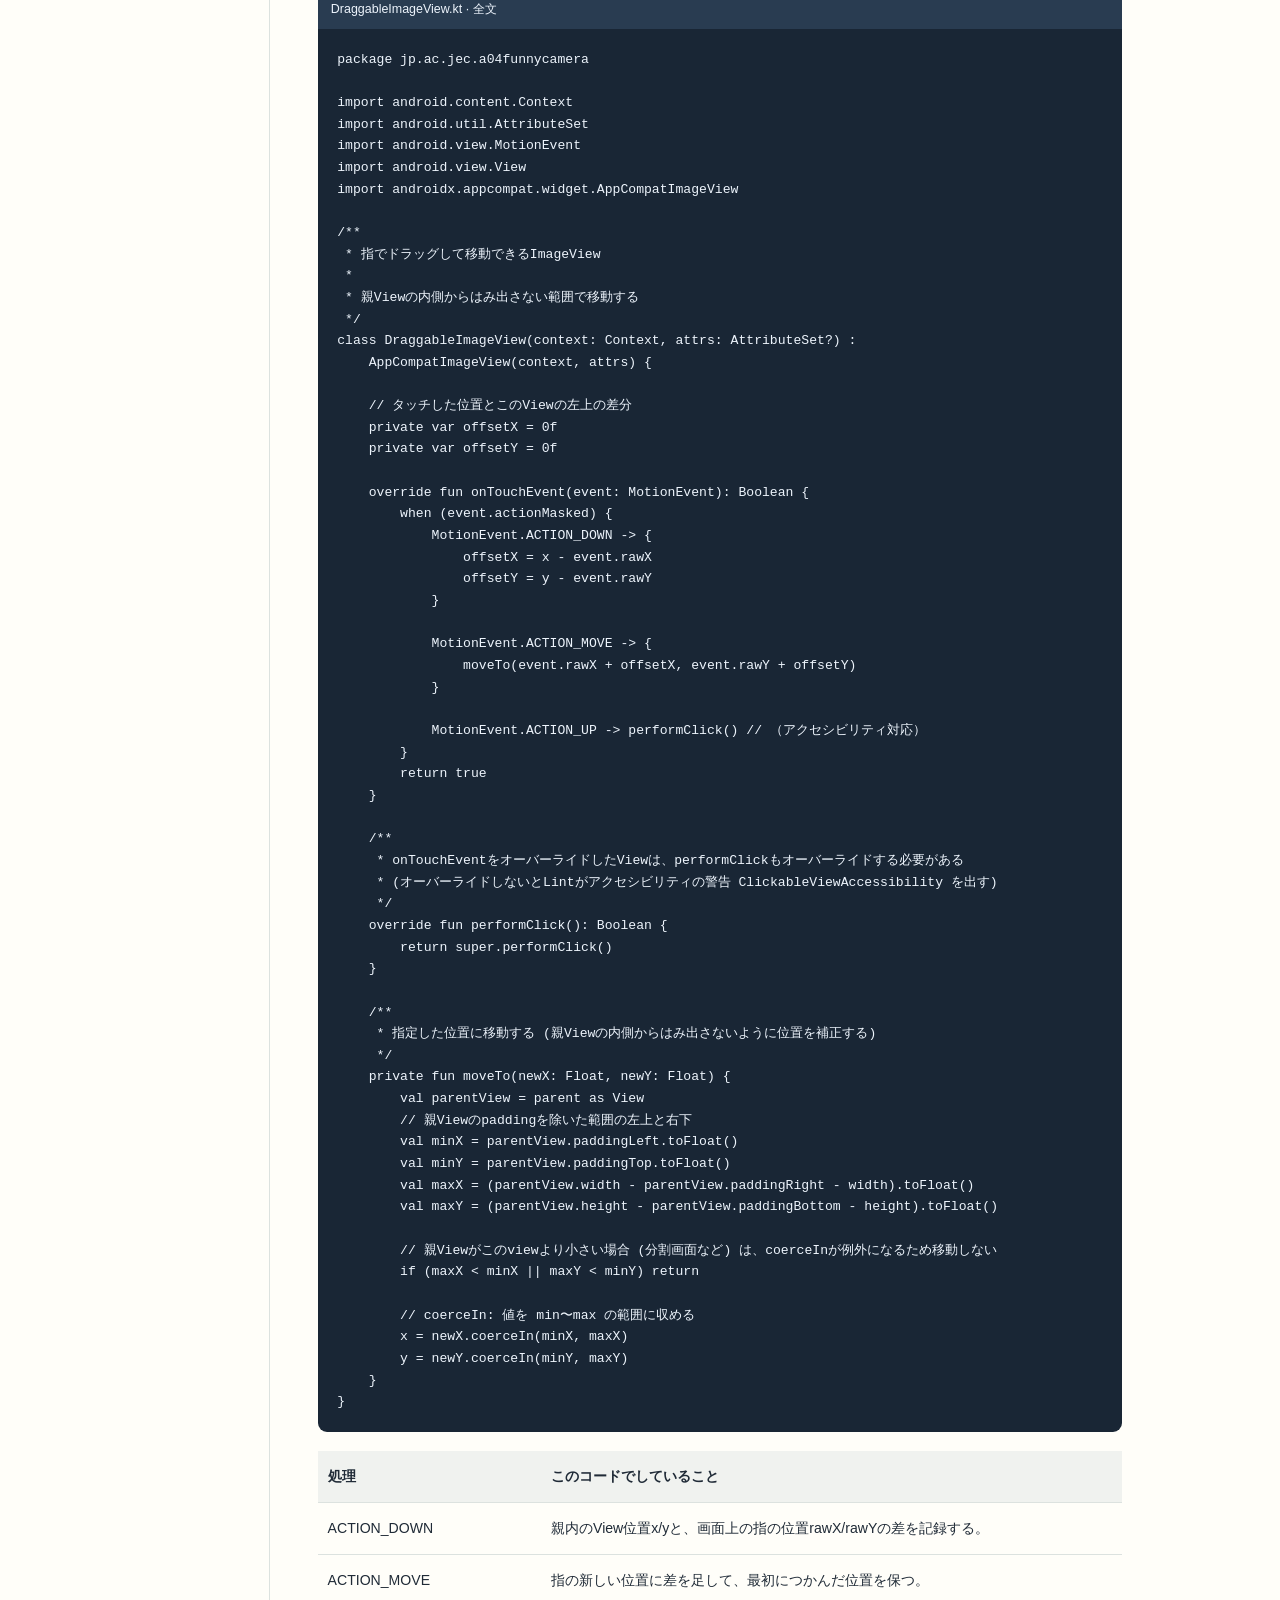
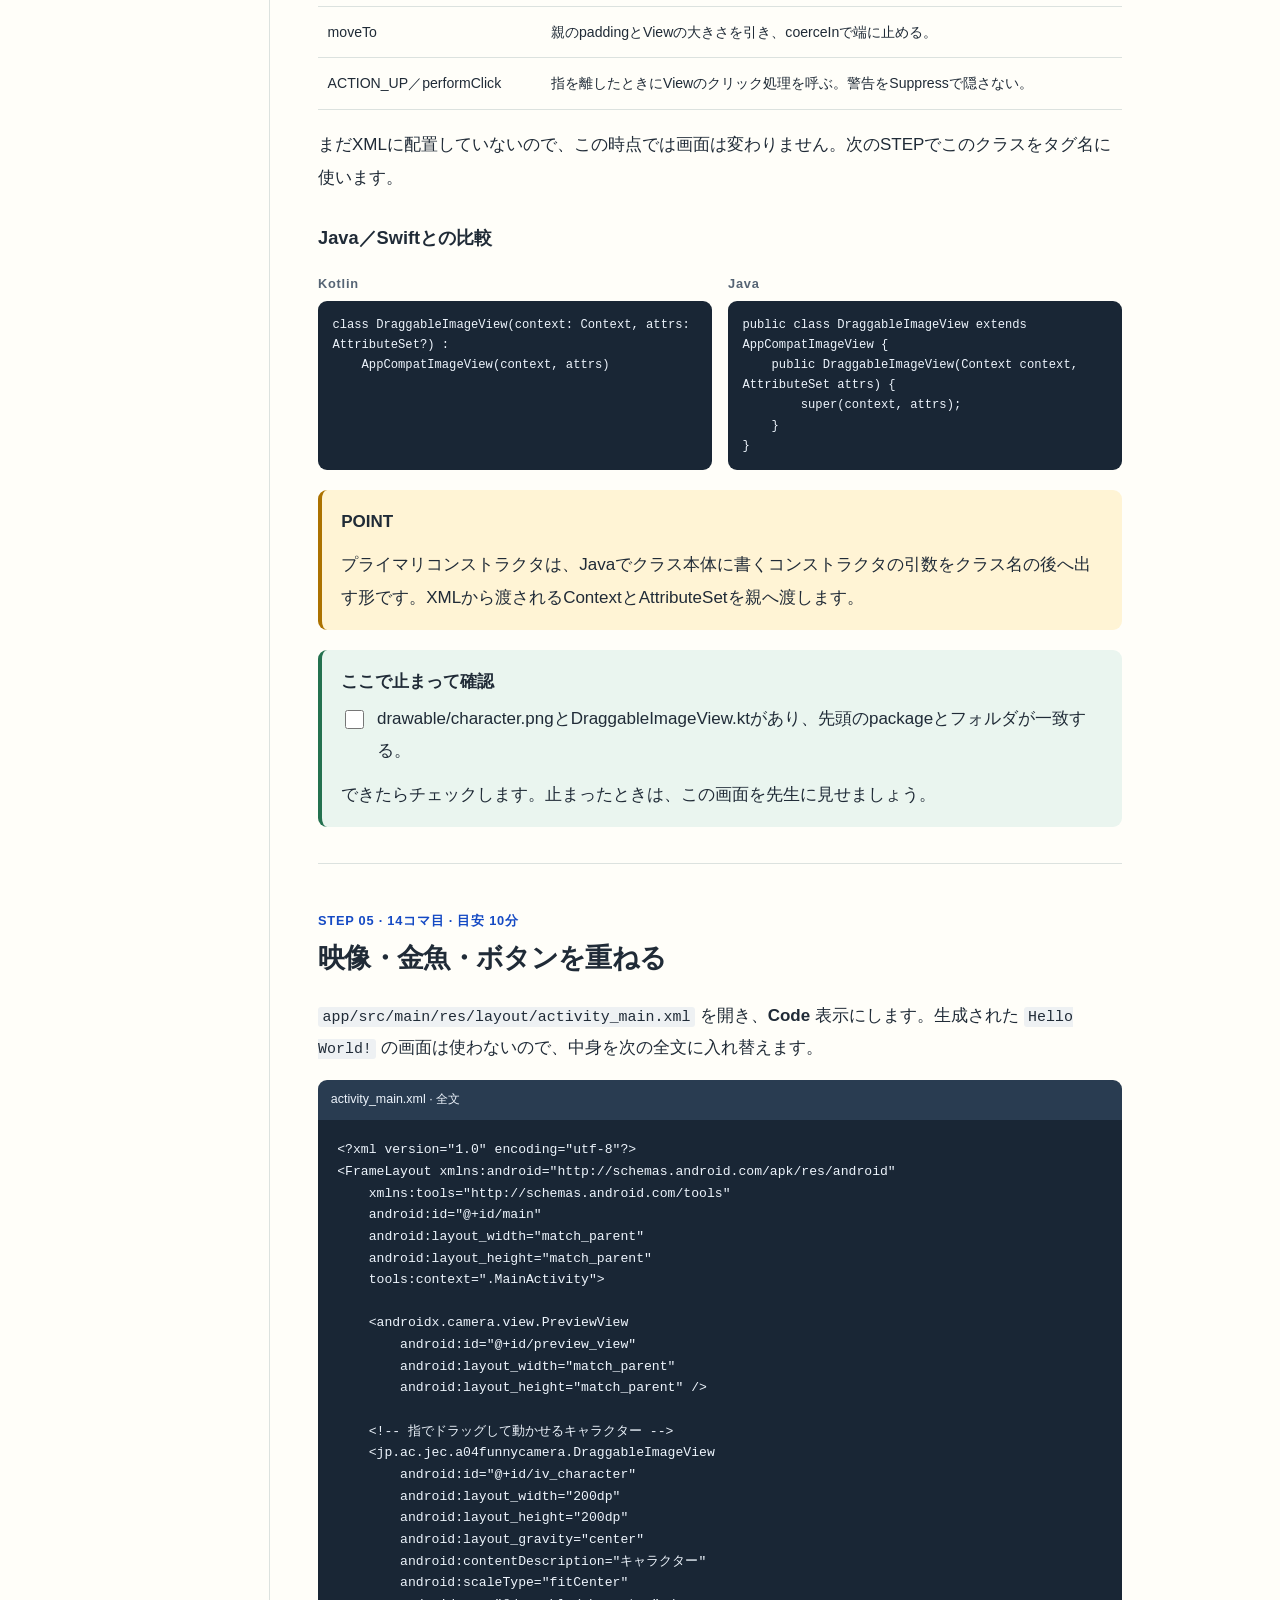
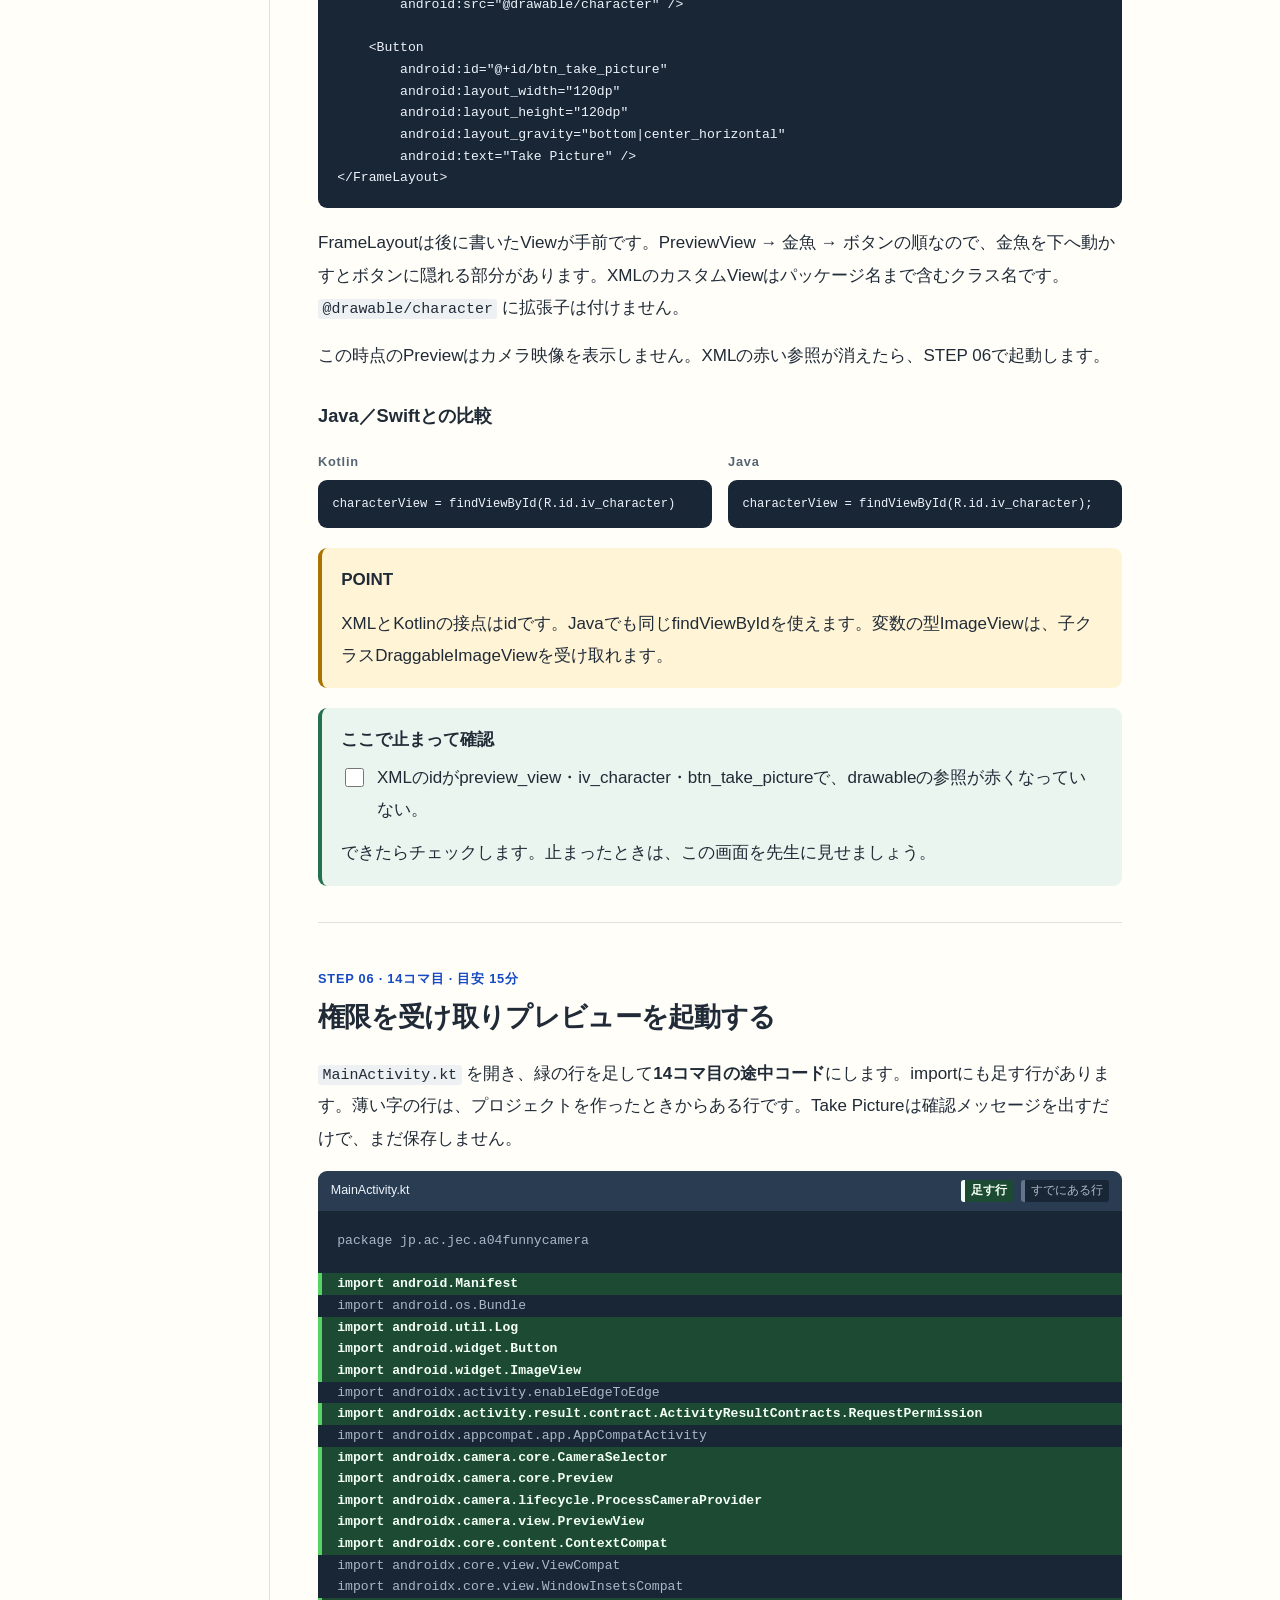
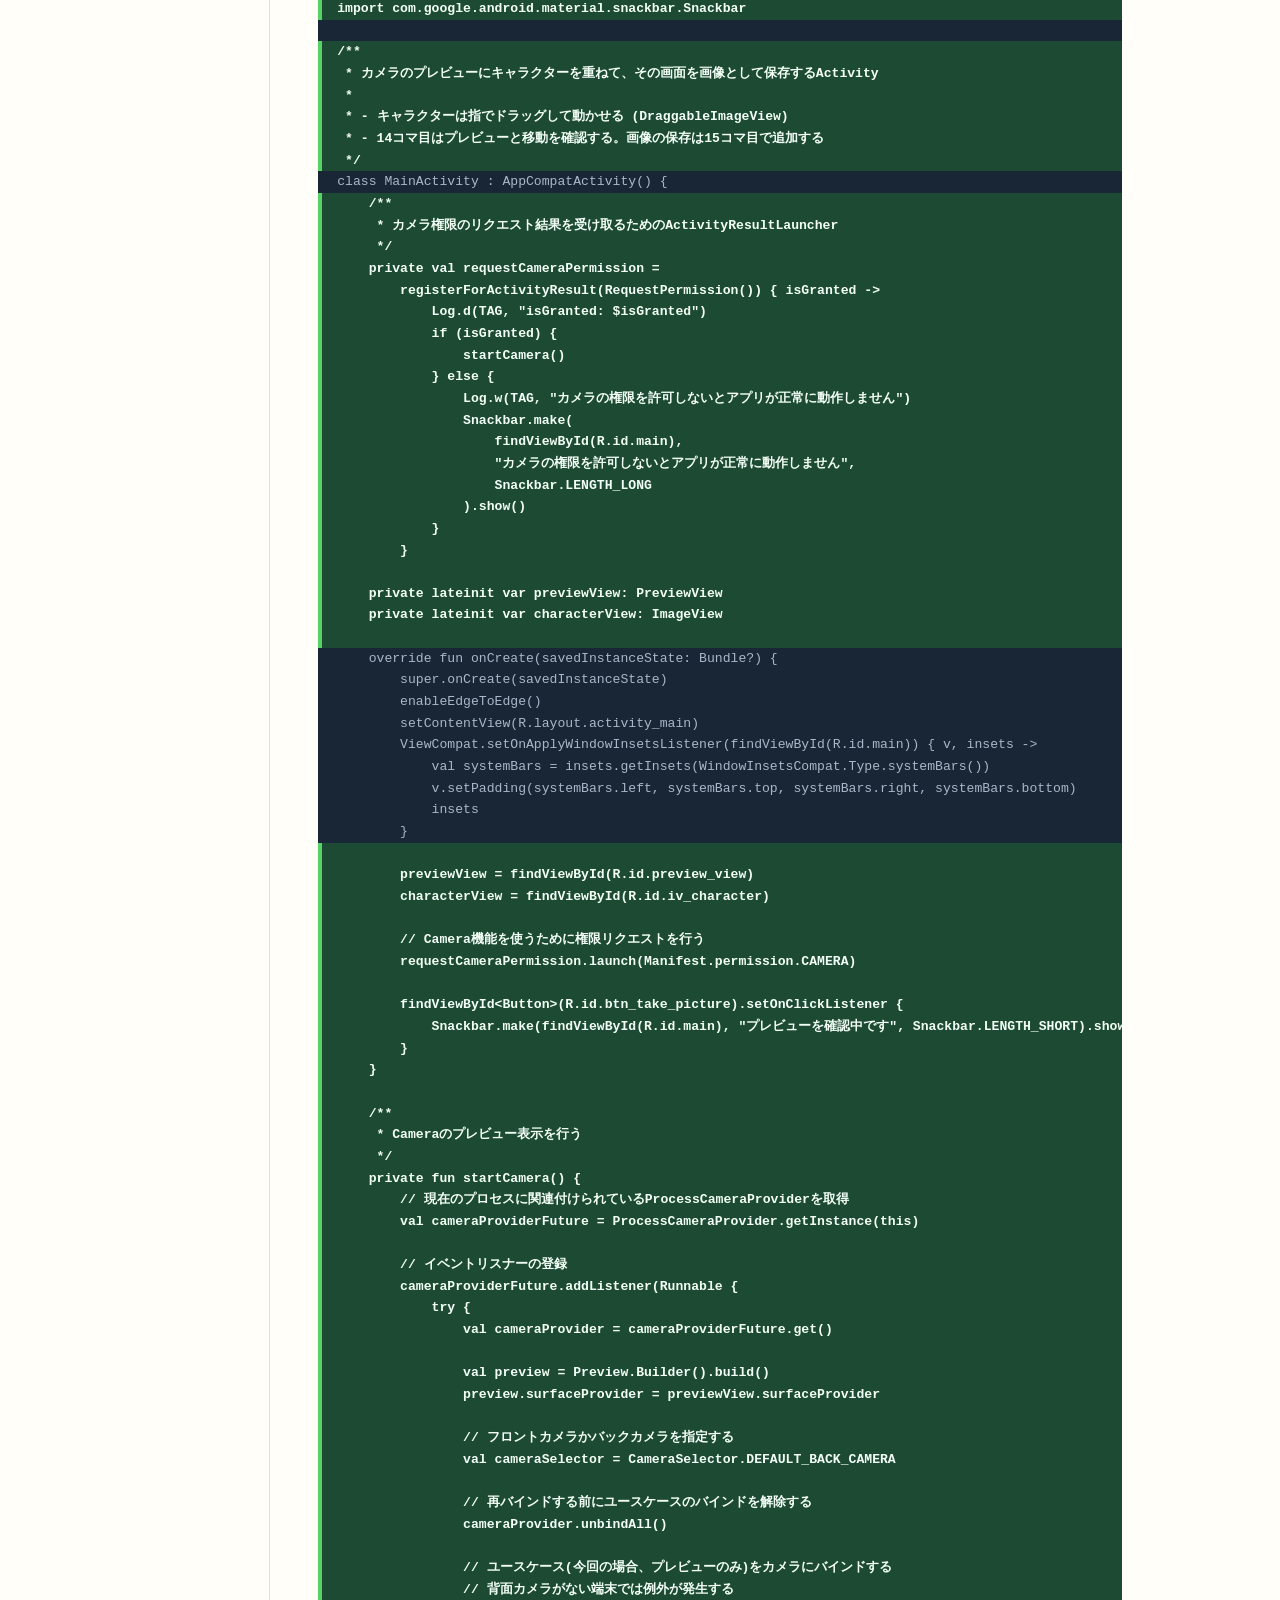
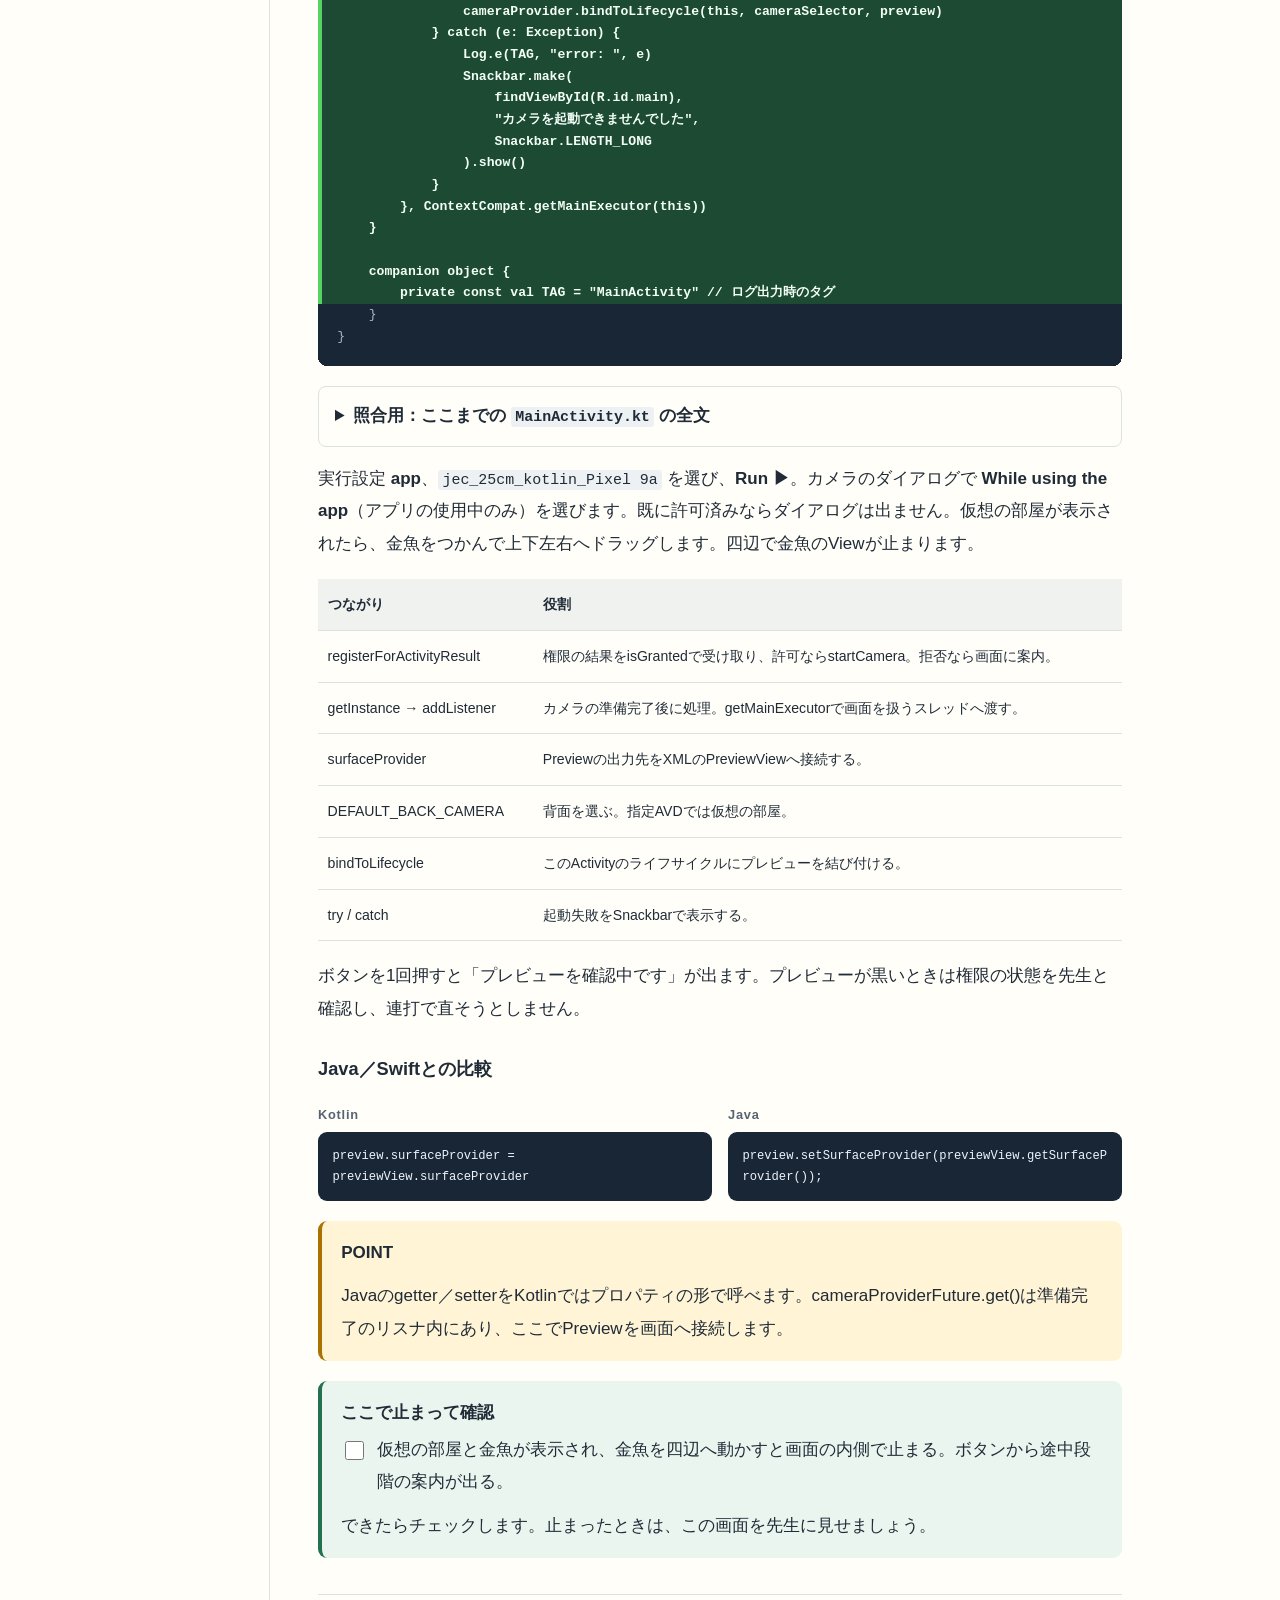
==== commit 15cbd402: "Merge pull request #270 from LeoAndo/issue-269-textbook-diff-display A01〜A04：コードは全文ではなく、直す場所だけを色で示す形" ====
--- a/docs/funny-camera/index.html
+++ b/docs/funny-camera/index.html
@@ -211,7 +211,7 @@
 &lt;/manifest&gt;</code></pre>
 </details>
 <p><code>CAMERA</code> はカメラを使う宣言です。これだけで許可にはならず、実行時にダイアログで選びます。<code>camera.any</code> はカメラを必要とする宣言で、背面の選択は後でKotlinに書きます。</p>
-<p>このSTEPでは、まだRunしません。権限のダイアログを動かすのはSTEP 06です。</p>
+<p>このSTEPではファイルを保存します。権限のダイアログを動かすのはSTEP 06です。</p>
 <h3>Java／Swiftとの比較</h3><div class="compare"><div class="compare-item"><p class="compare-lang" translate="no">Kotlin</p><pre tabindex="0"><code>requestCameraPermission.launch(Manifest.permission.CAMERA)</code></pre>
 </div><div class="compare-item"><p class="compare-lang" translate="no">Java</p><pre tabindex="0"><code>requestCameraPermission.launch(Manifest.permission.CAMERA);</code></pre>
 </div></div>
@@ -565,7 +565,7 @@
 <div class="note"><p class="box-title">POINT</p><p>Javaのgetter／setterをKotlinではプロパティの形で呼べます。cameraProviderFuture.get()は準備完了のリスナ内にあり、ここでPreviewを画面へ接続します。</p>
 </div><div class="check"><p class="box-title">ここで止まって確認</p><label><input type="checkbox" data-check="step-06"><span>仮想の部屋と金魚が表示され、金魚を四辺へ動かすと画面の内側で止まる。ボタンから途中段階の案内が出る。</span></label><p>できたらチェックします。止まったときは、この画面を先生に見せましょう。</p></div></section>
 <section id="step-7"><p class="step-meta">STEP 07 · 14コマ目 · 目安 3分</p><h2>14コマ目の最後の3分</h2>
-<p>金魚を中央へ戻してTake Pictureを1回押します。確認メッセージが消えるまで待ちます。書いた内容はAndroid Studioが自動で保存するので、保存の操作は要りません。次のコマも同じ <code>Documents/Kotlin/A04FunnyCamera</code> を開きます。</p>
+<p>ファイルを保存し、金魚を中央へ戻してTake Pictureを1回押します。確認メッセージが消えるまで待ちます。次のコマも同じ <code>Documents/Kotlin/A04FunnyCamera</code> を開きます。</p>
 <p>途中で止まった人は、最後に画面が一致したSTEPを教科書のチェック欄で残します。14コマ目末の全文はSTEP 06です。</p>
 <h3>Java／Swiftとの比較</h3><div class="compare"><div class="compare-item"><p class="compare-lang" translate="no">Kotlin</p><pre tabindex="0"><code>val newX = 120f
 val x = newX.coerceIn(0f, 100f)</code></pre>
@@ -942,7 +942,7 @@
 </details>
 <table><thead><tr><th>保存の順序</th><th>このコードの意味</th></tr></thead><tbody><tr><td>ContentValues</td><td>名前・image/jpeg・Pictures/FunnyCamera・IS_PENDING=1を指定する。</td></tr><tr><td>insert</td><td>MediaStoreに保存先を作る。戻り値のuriがnullならfalse。</td></tr><tr><td>openOutputStream → use</td><td>出力先を開いてJPEGを書き、useの終了時に閉じる。</td></tr><tr><td>compress(..., 95, it)</td><td>JPEG品質95で書き込む。圧縮に成功したかをisWrittenへ保存する。</td></tr><tr><td>失敗ならdelete</td><td>出力先を作ったが書き込めなければ、その作りかけを削除してfalse。</td></tr><tr><td>IS_PENDING=0</td><td>書き込み済みの画像を他のアプリからも見える状態にする。</td></tr></tbody></table>
 <p>保存は <code>lifecycleScope.launch</code> から始め、圧縮・書き込みを <code>withContext(Dispatchers.IO)</code> の中へ置きます。そこを抜けるとメインスレッドへ戻り、trueなら「保存しました」、falseなら「保存に失敗しました」を表示します。Activityが破棄されるとlifecycleScopeのコルーチンはキャンセルされます。</p>
-<p>このアプリの対象はAndroid 12以降です。自分のアプリが作る画像をMediaStoreへ保存するためのストレージ権限は追加しません。カメラの許可とは別の話です。<code>READ_MEDIA_IMAGES</code> など、他のアプリの画像を読むための権限も要りません。Runすると、金魚が動く画面に戻ります。</p>
+<p>このアプリの対象はAndroid 12以降です。自分のアプリが作る画像をMediaStoreへ保存するためのストレージ権限は追加しません。カメラの許可とは別の話です。<code>READ_MEDIA_IMAGES</code> など、他のアプリの画像を読むための権限も要りません。保存してRunすると、金魚が動く画面に戻ります。</p>
 <h3>Java／Swiftとの比較</h3><div class="compare"><div class="compare-item"><p class="compare-lang" translate="no">Kotlin</p><pre tabindex="0"><code>outputStream.use {
     isWritten = bitmap.compress(Bitmap.CompressFormat.JPEG, 95, it)
 }</code></pre>
@@ -966,7 +966,7 @@
 <div class="note"><p class="box-title">POINT</p><p>同じjava.time APIでファイル名を作ります。yyyy-MM-dd-HH-mm-ss-SSSは年・月・日・時・分・秒・ミリ秒。MediaStoreがJPEGの拡張子を付けます。</p>
 </div><div class="check"><p class="box-title">ここで止まって確認</p><label><input type="checkbox" data-check="step-11"><span>Pictures/FunnyCameraに日時の異なるJPEGがあり、金魚が写ってボタンとSnackbarは写っていない。</span></label><p>できたらチェックします。止まったときは、この画面を先生に見せましょう。</p></div></section>
 <section id="step-12"><p class="step-meta">STEP 12 · 15コマ目 · 目安 10分</p><h2>権限を許可しない場合も確かめる</h2>
-<p>エミュレータの <strong>Settings → Apps → See all apps → A04FunnyCamera → Permissions → Camera</strong> を開き、<strong>Don’t allow</strong>（許可しない）にします。Android StudioからRunし直し、ダイアログが出たら許可しないを選びます。映像は黒く、カメラの権限についての案内が出ます。</p>
+<p>作ったファイルを保存します。エミュレータの <strong>Settings → Apps → See all apps → A04FunnyCamera → Permissions → Camera</strong> を開き、<strong>Don’t allow</strong>（許可しない）にします。Android StudioからRunし直し、ダイアログが出たら許可しないを選びます。映像は黒く、カメラの権限についての案内が出ます。</p>
 <figure><img src="images/denied.png" alt="カメラを許可せず、権限が必要というSnackbarが出た画面" width="270" height="606" loading="lazy"><figcaption>カメラを許可せず、権限が必要というSnackbarが出た画面（指定AVDで撮影）</figcaption></figure>
 <p>確認後は同じ設定画面で <strong>Allow only while using the app</strong>（アプリの使用中のみ許可）に戻してRunし直します。映像が戻ったら保存を1回確認します。拒否を繰り返すとダイアログが出なくなる場合があるため、設定から戻します。</p>
 <p>準備前のボタンでは <code>previewView.bitmap</code> がnullになり、完成版は保存せずreturnします。この分岐にはSnackbarがなく、Logcatだけに案内が出ます。「保存に失敗しました」はsaveBitmapがfalseを返す別の分岐です。保存失敗のために端末の容量を埋めたり、既存画像を消したりはしません。</p>
@@ -986,7 +986,7 @@
 <div class="note"><p class="box-title">POINT</p><p>JavaのsetXに対応するKotlinのxです。ここではAPIを増やさず、既に使っているサイズ・位置・文字を変えて、画面と保存結果の対応を見ます。</p>
 </div><div class="check"><p class="box-title">ここで止まって確認</p><label><input type="checkbox" data-check="step-13"><span>変えた文字・金魚の大きさ・初期位置のいずれかが画面に反映され、保存画像の違いも確認できる。</span></label><p>できたらチェックします。止まったときは、この画面を先生に見せましょう。</p></div></section>
 <section id="step-14"><p class="step-meta">STEP 14 · 15コマ目 · 目安 3分</p><h2>15コマ目の最後の3分</h2>
-<p>カメラの許可を使用中のみ許可に戻しておき、プレビューと保存したJPEGを順に開きます。コードを見比べたいときは、STEP 10の全文と見比べます。</p>
+<p>自分のプロジェクトを保存します。カメラの許可を使用中のみ許可に戻しておき、プレビューと保存したJPEGを順に開きます。コードを見比べたいときは、STEP 10の全文と見比べます。</p>
 <p>提出準備ではサイドバーの「共通：提出課題とAPK」へ進めます。アレンジした自分のプロジェクトのコピーを使い、デバッグAPKを作ります。</p>
 <h3>Java／Swiftとの比較</h3><div class="compare"><div class="compare-item"><p class="compare-lang" translate="no">Kotlin</p><pre tabindex="0"><code>val isSaved: Boolean = saveBitmap(screenshot)</code></pre>
 </div><div class="compare-item"><p class="compare-lang" translate="no">Java</p><pre tabindex="0"><code>boolean isSaved = saveBitmap(screenshot);</code></pre>
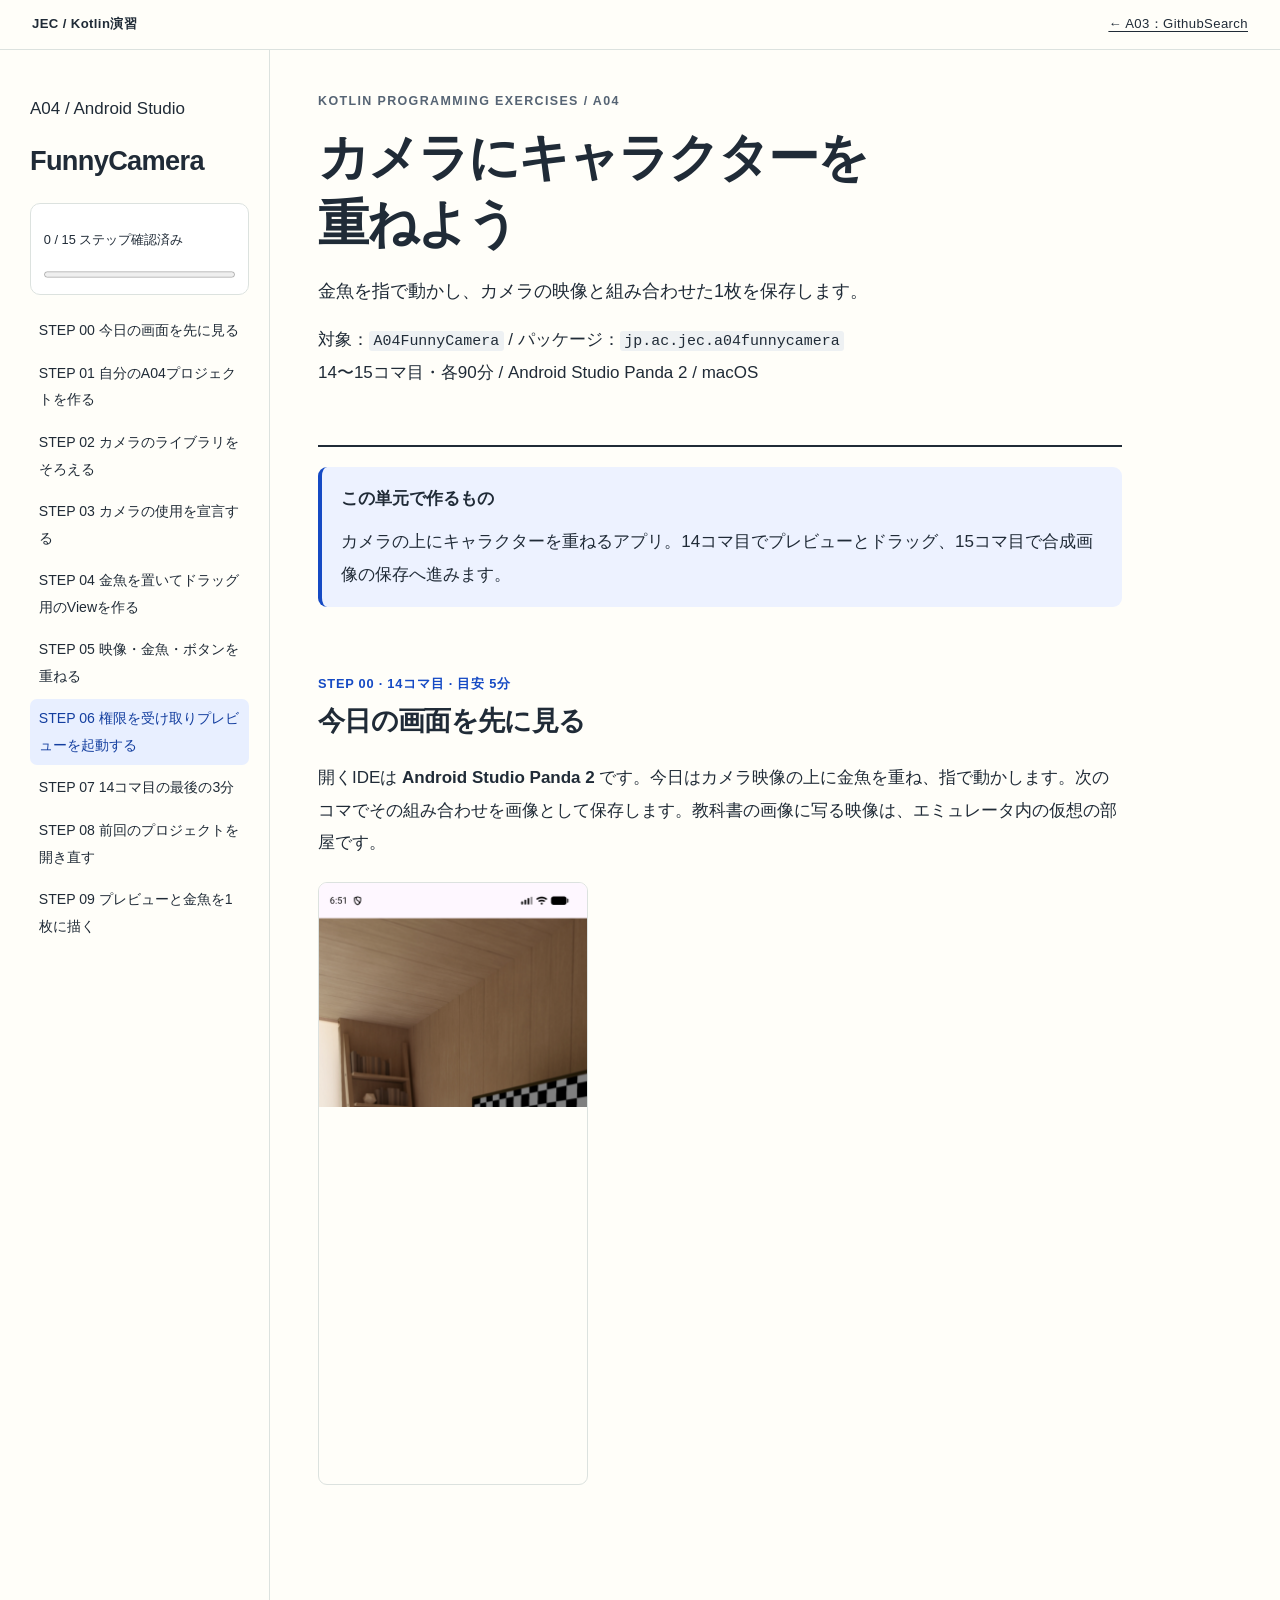
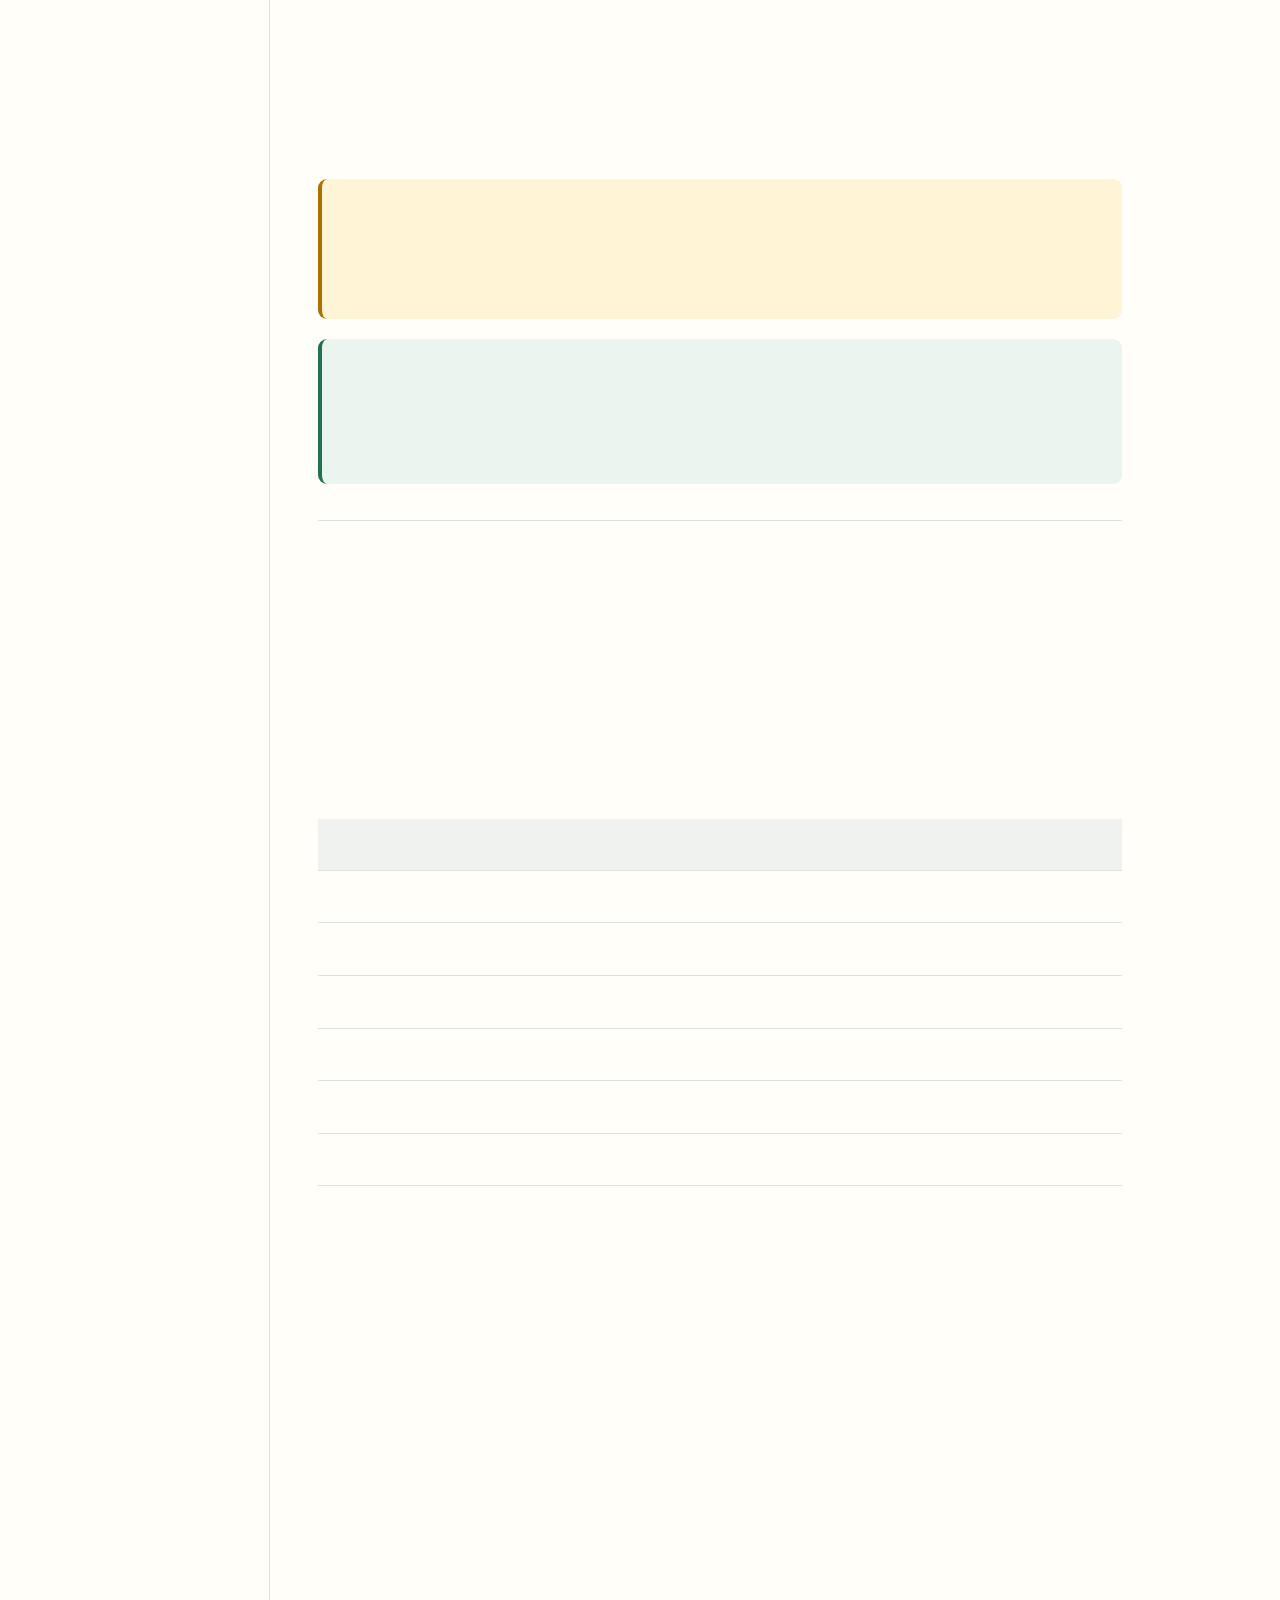
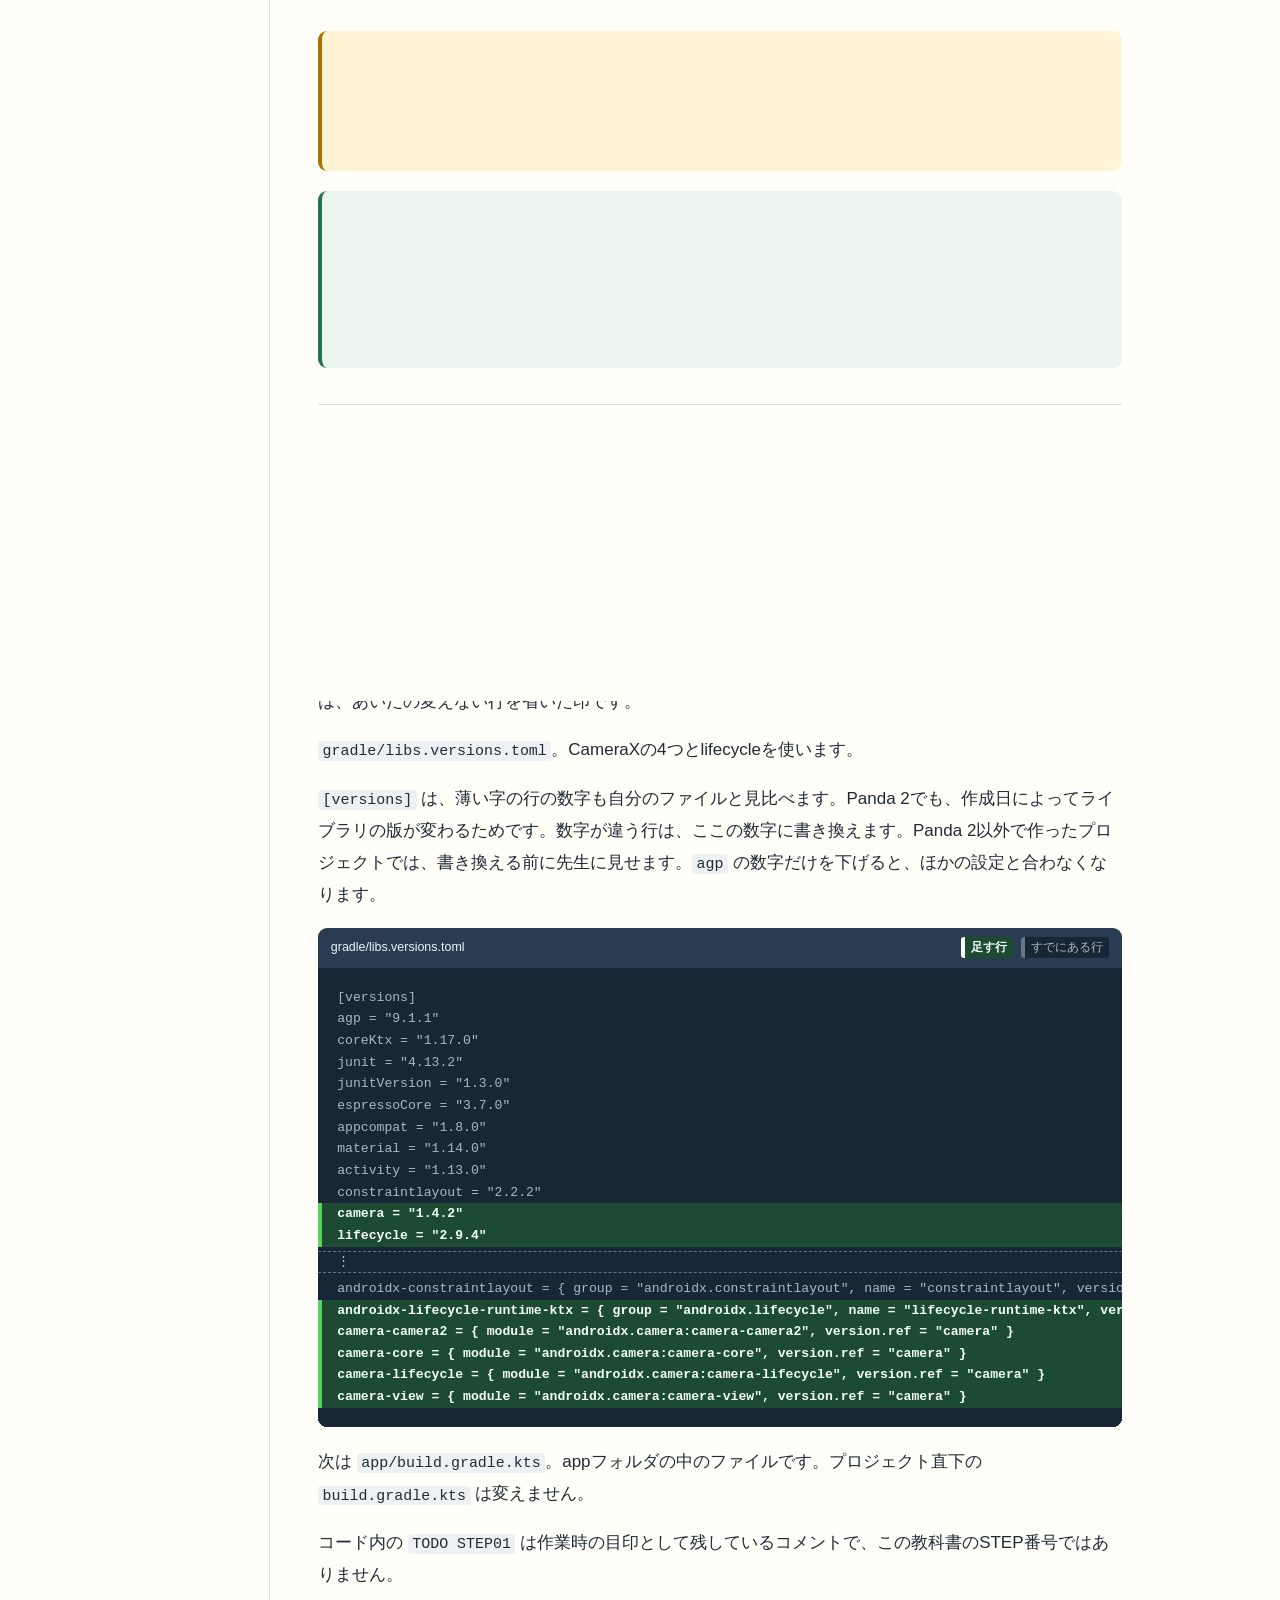
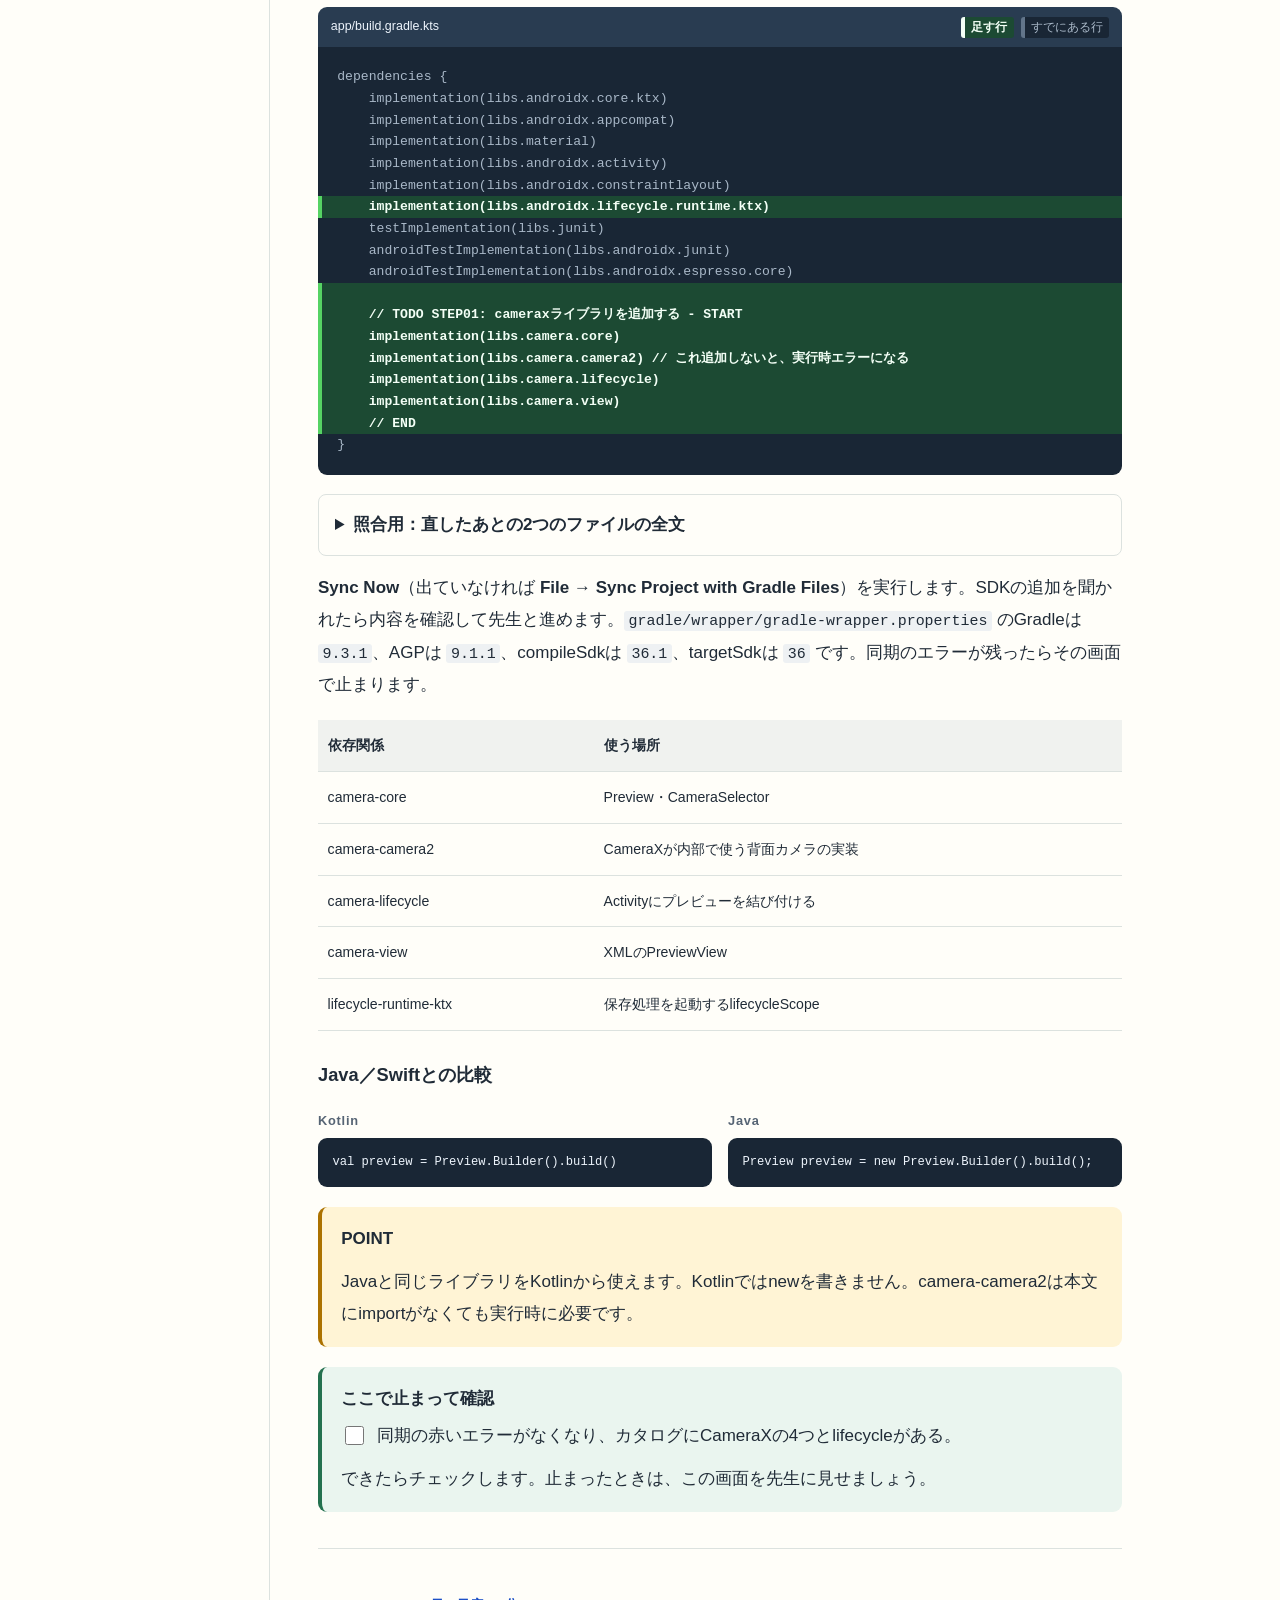
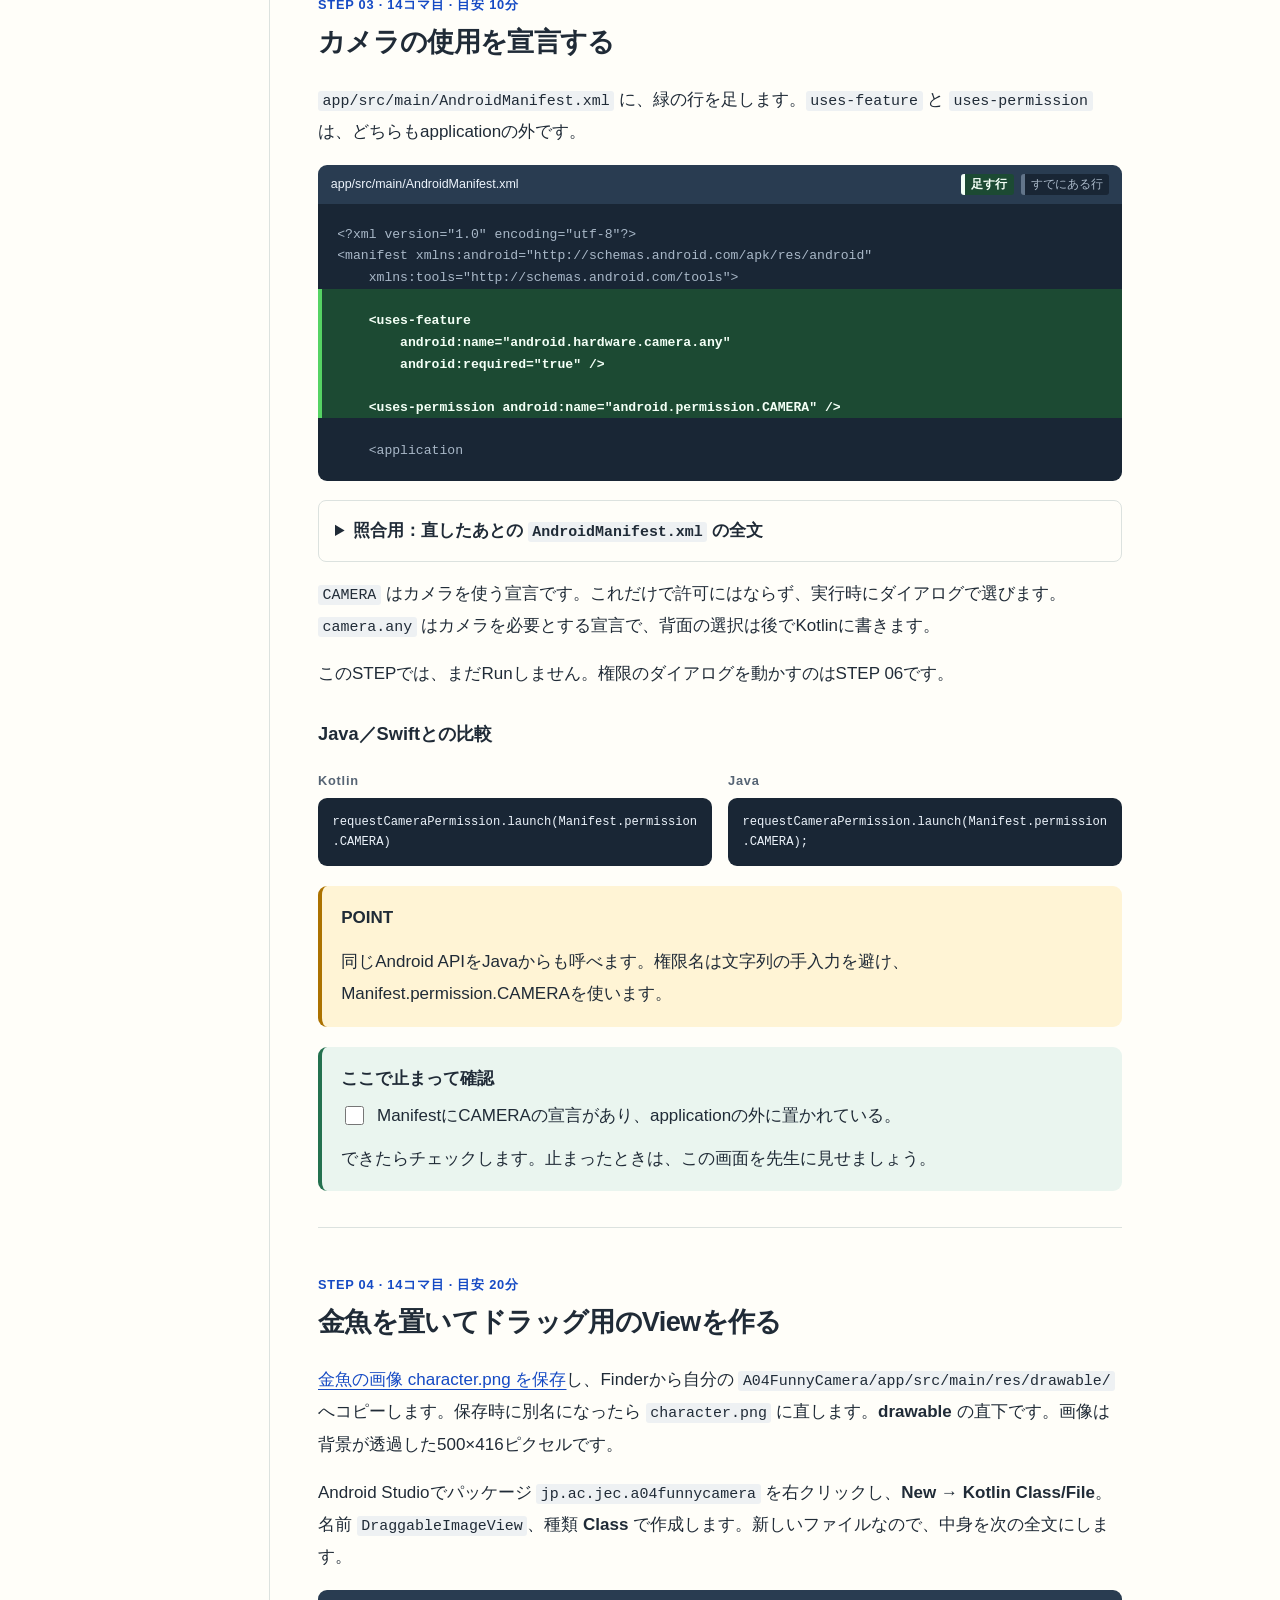
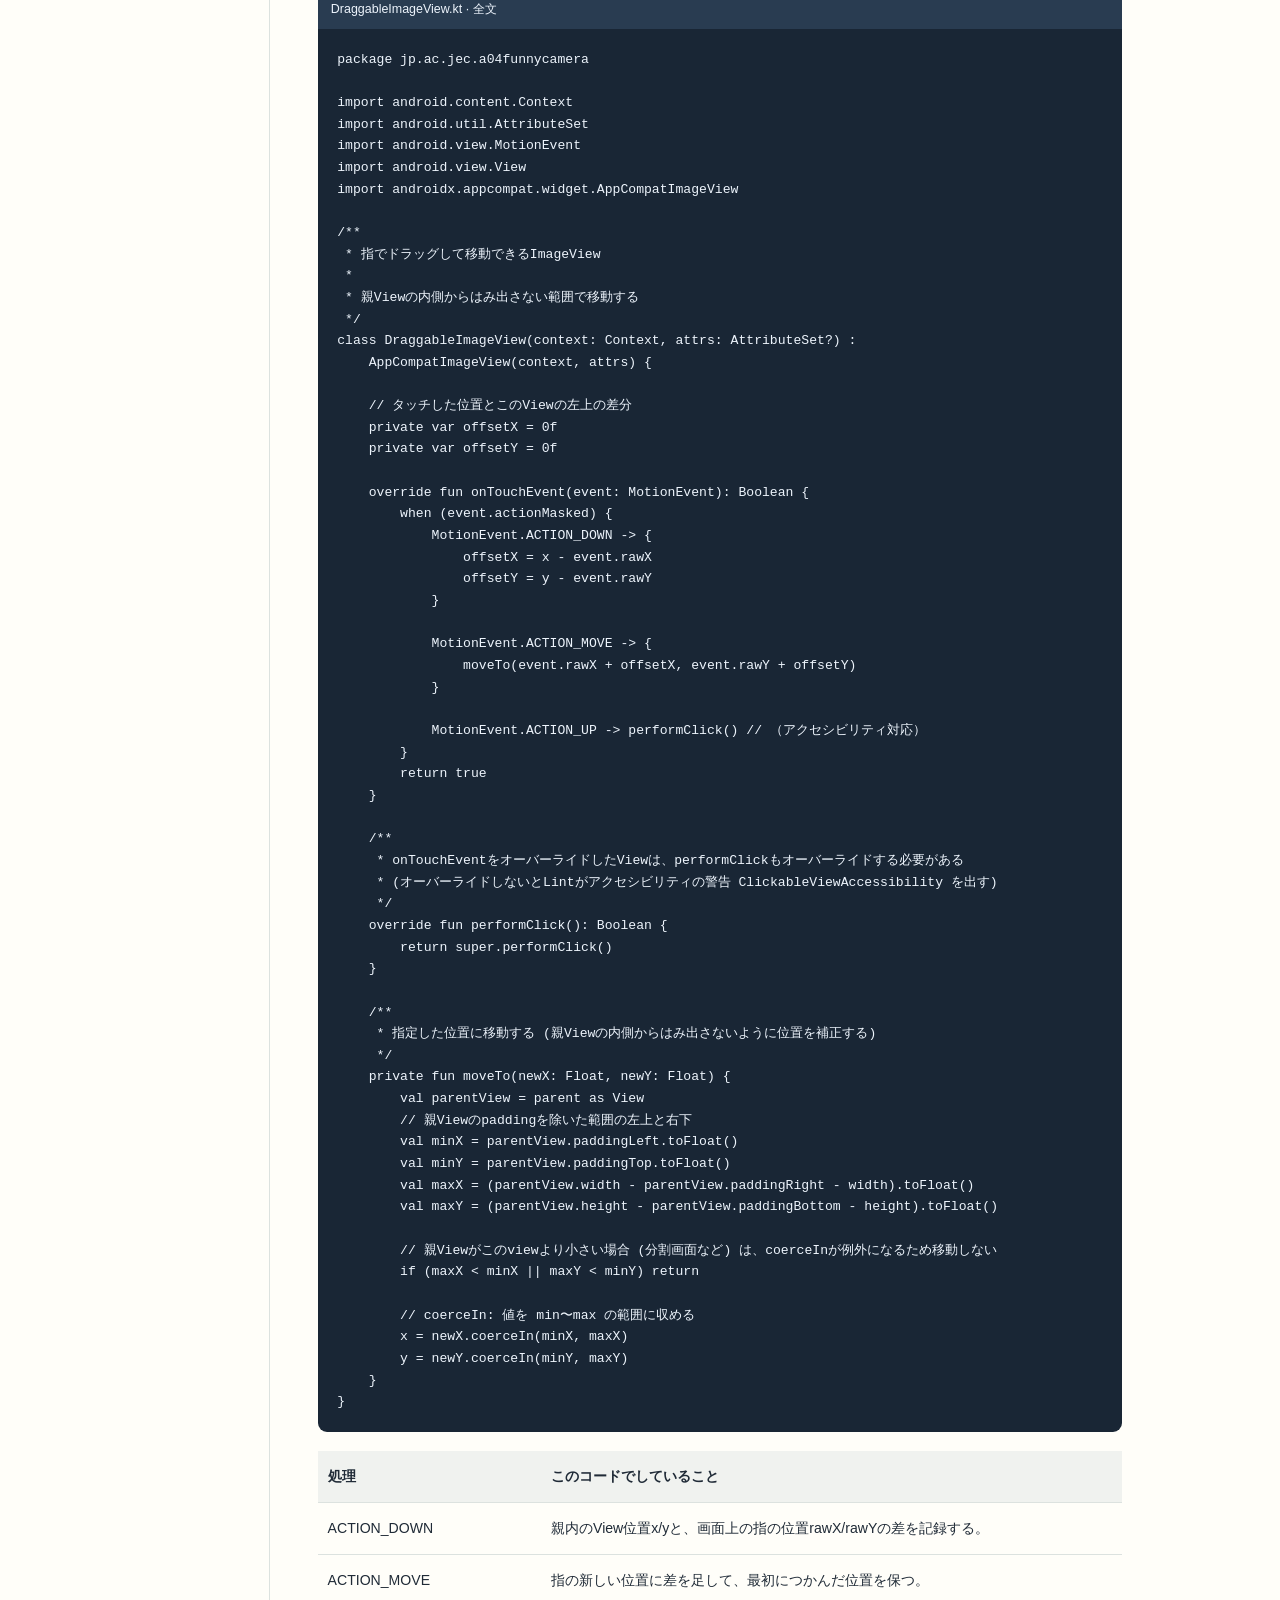
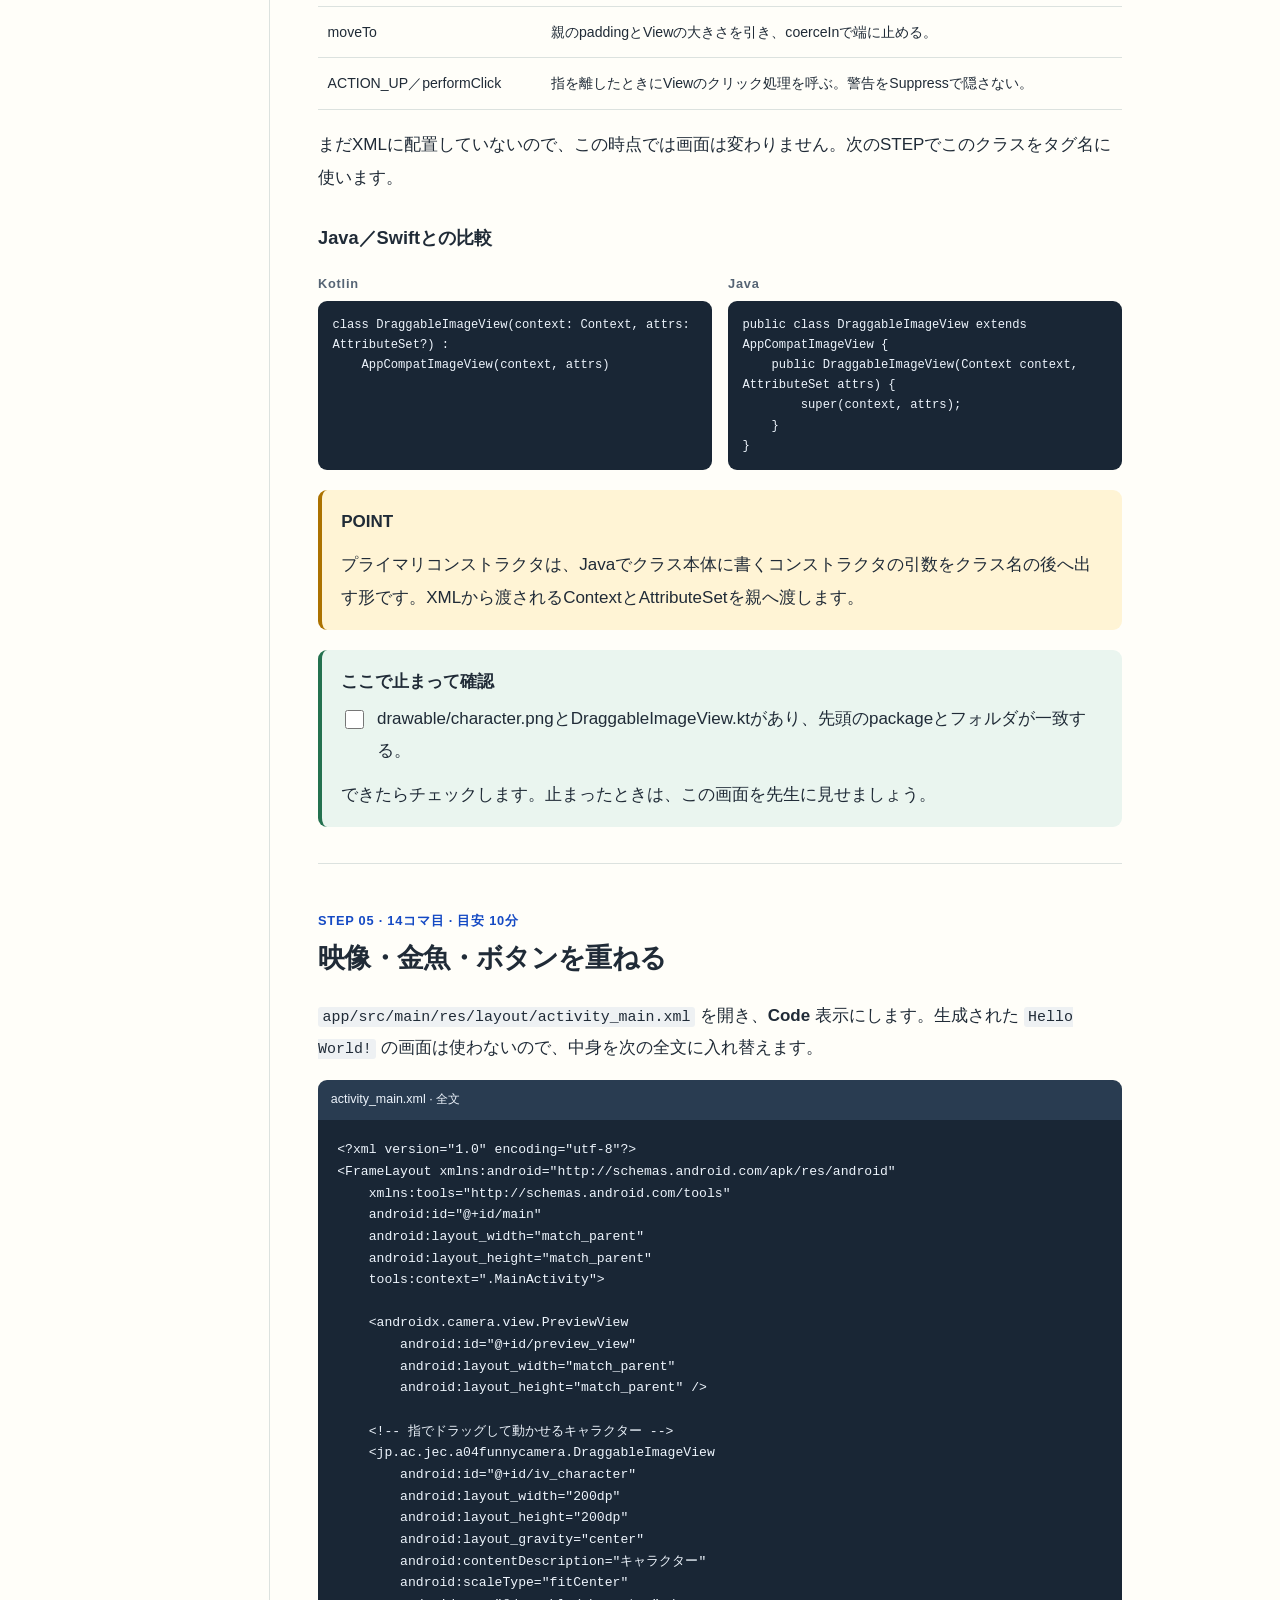
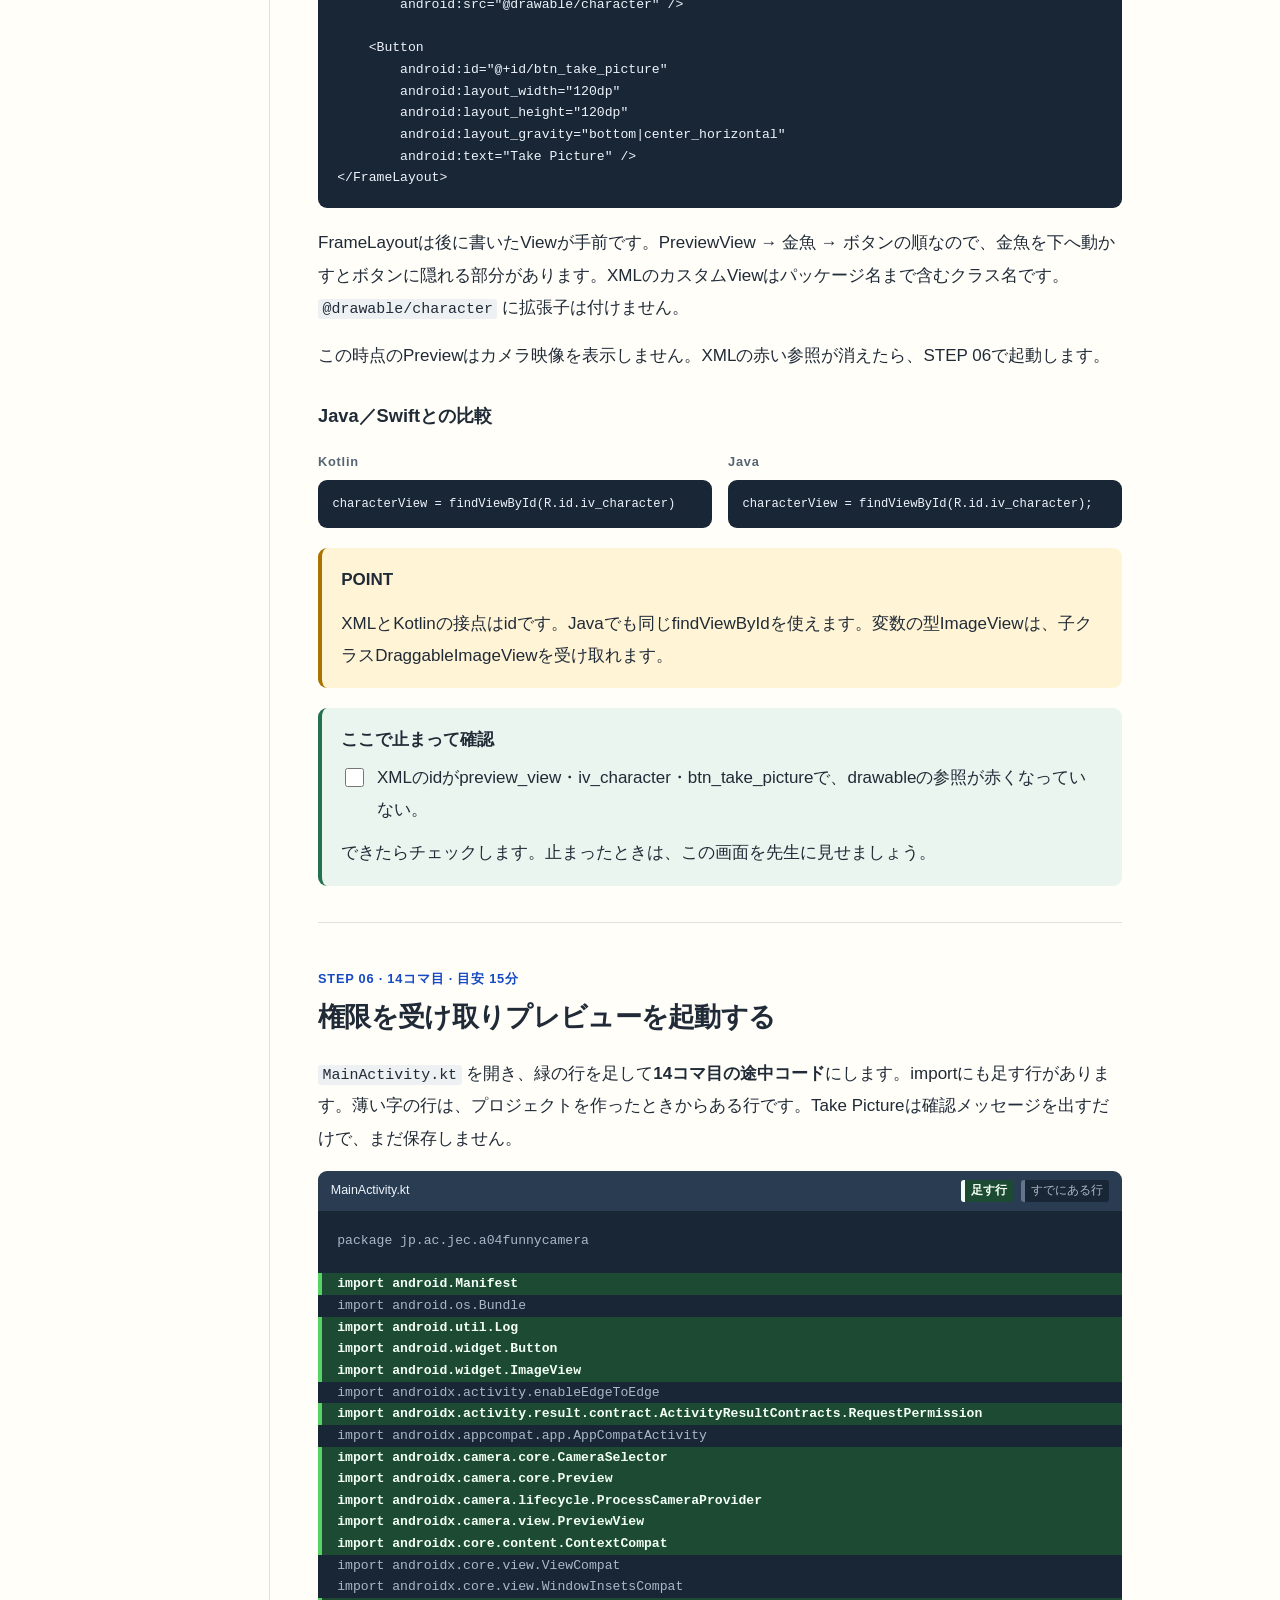
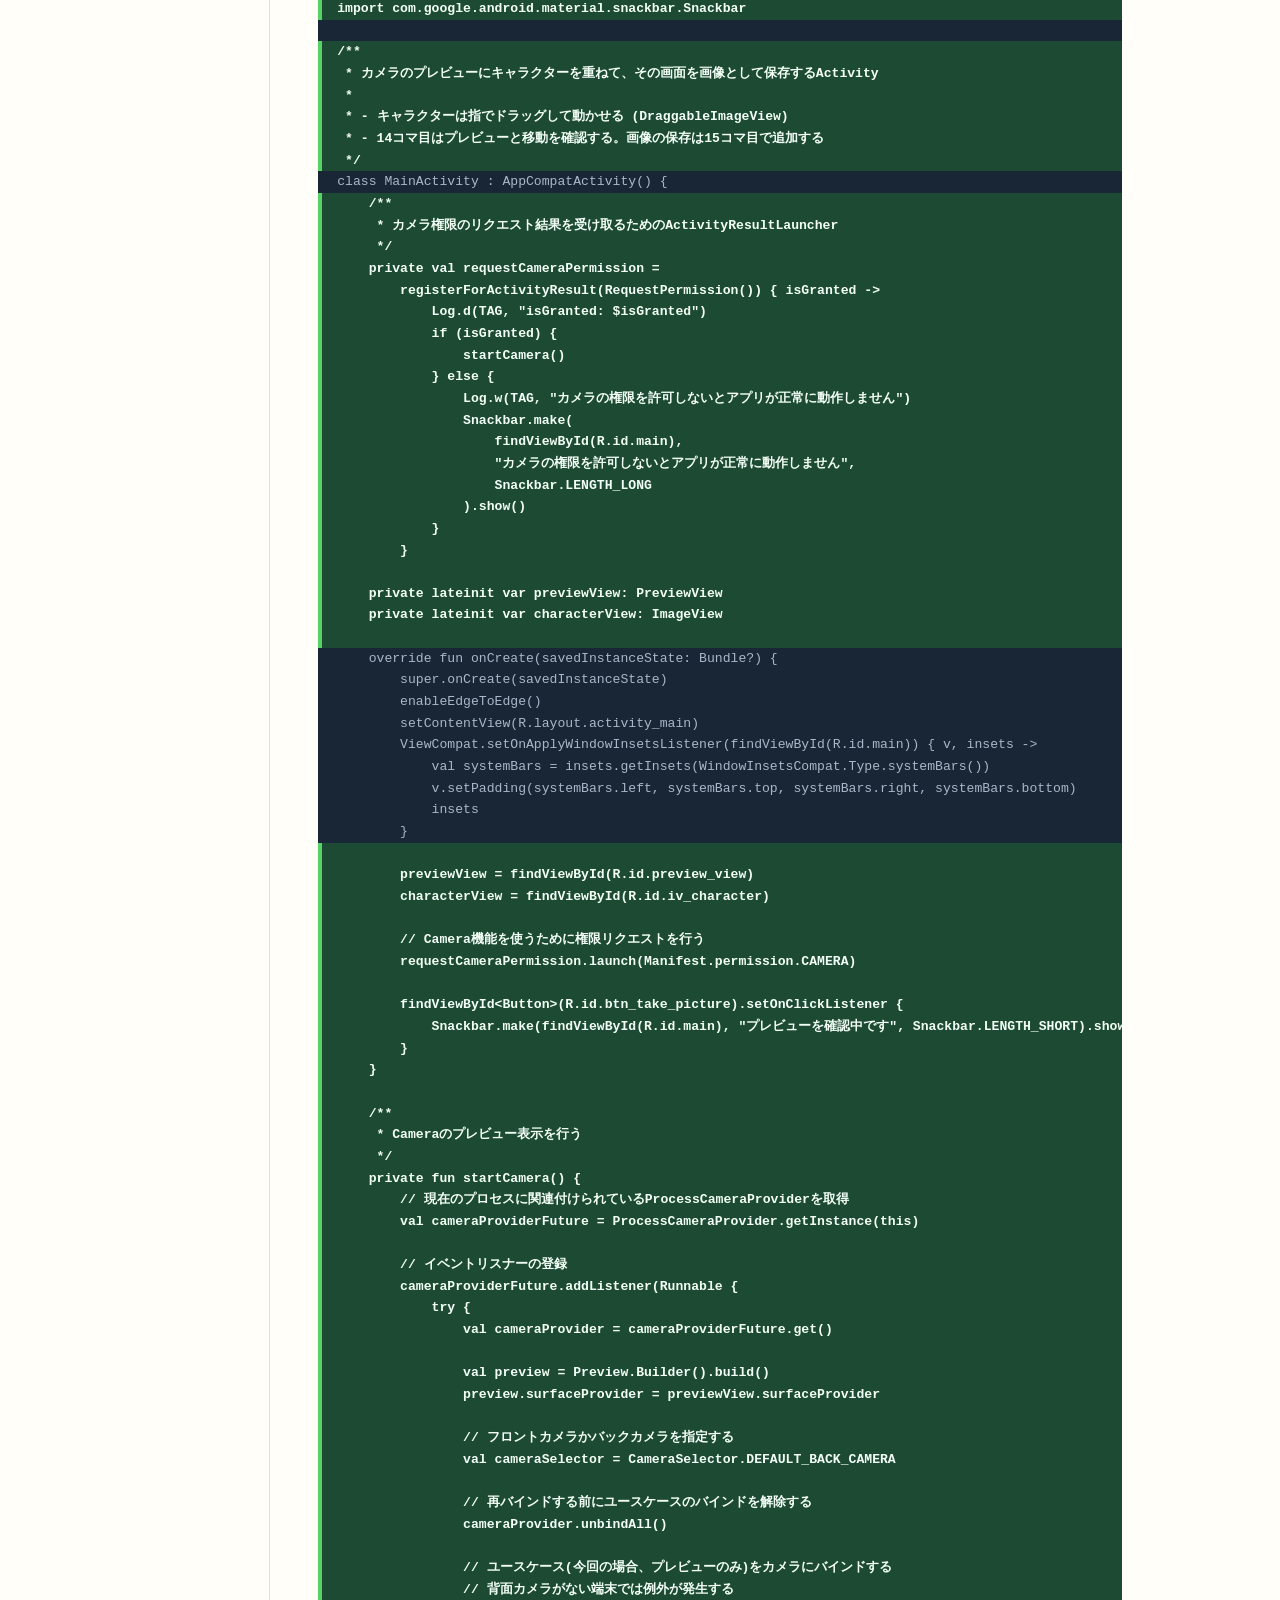
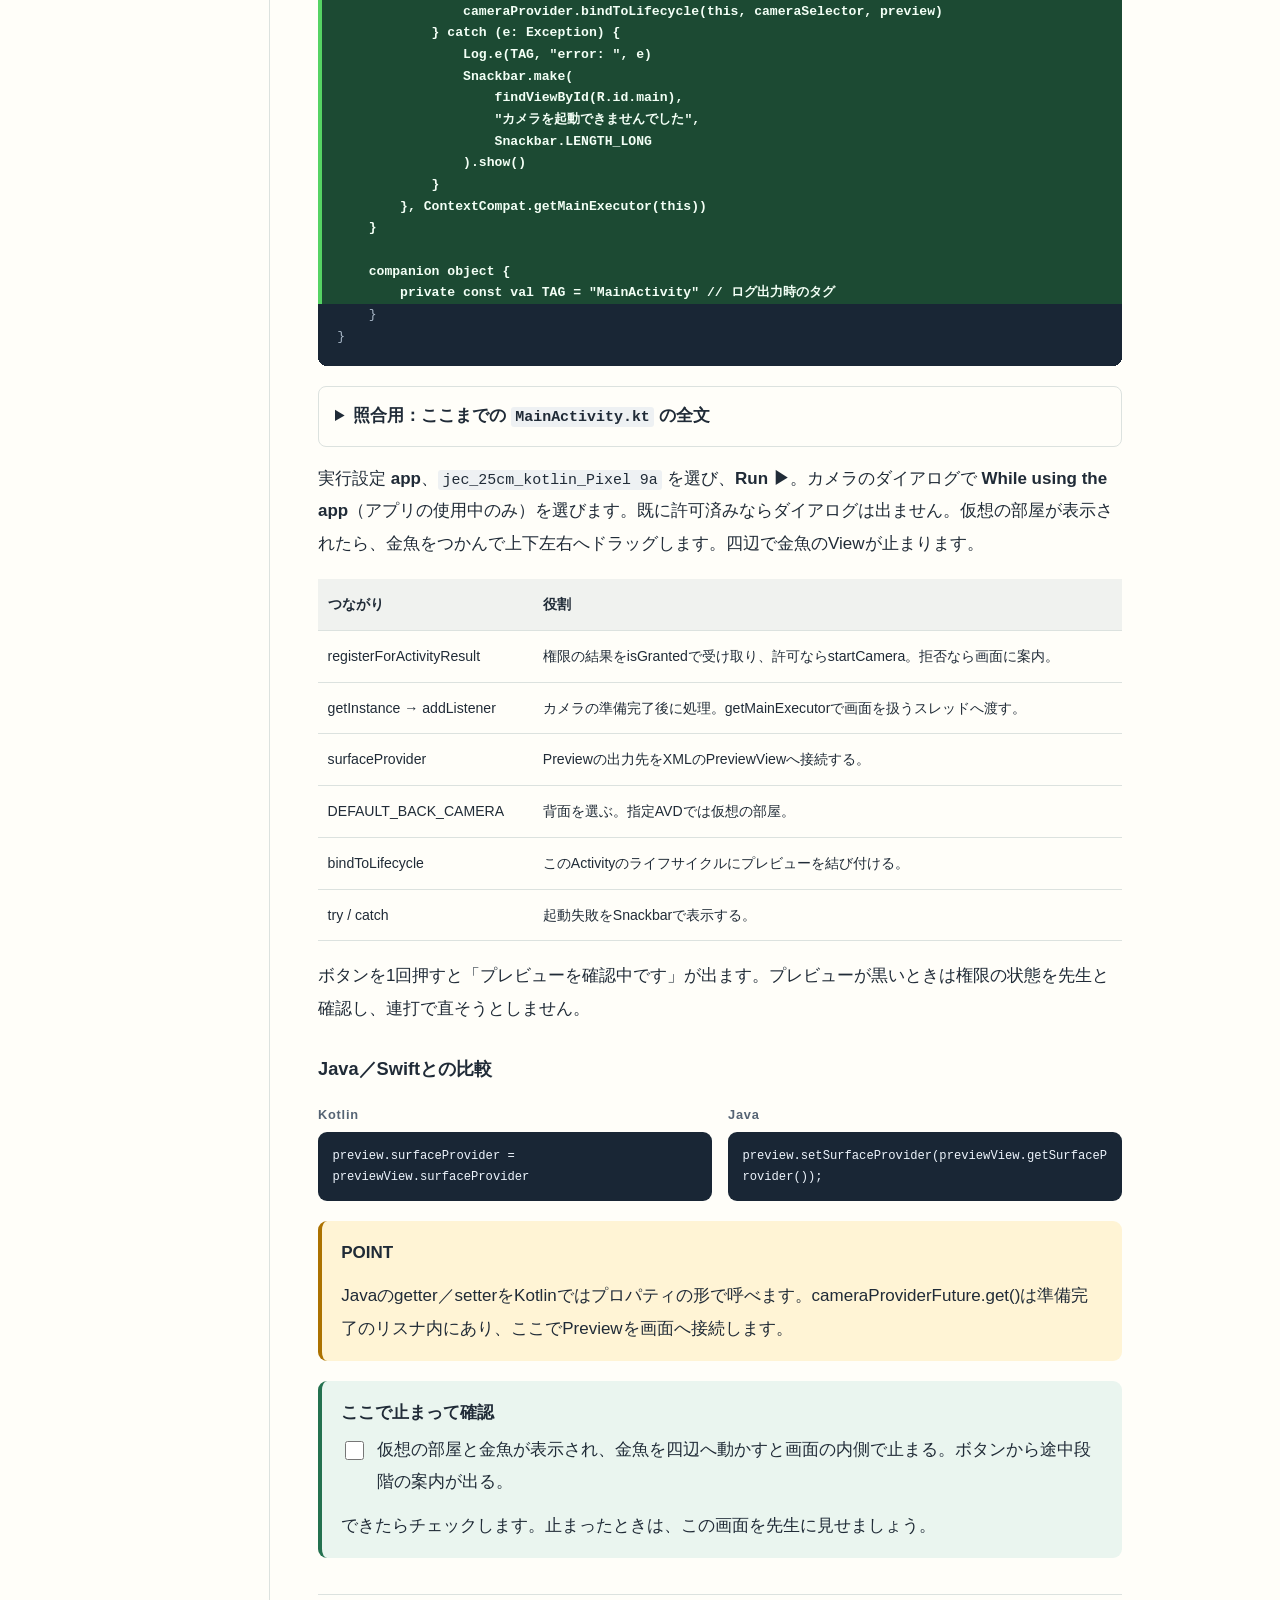
==== commit dad711d5: "Merge pull request #274 from LeoAndo/issue-273-no-save-all A02〜A04：File → Save All の案内をやめました（Android" ====
--- a/docs/funny-camera/index.html
+++ b/docs/funny-camera/index.html
@@ -211,7 +211,7 @@
 &lt;/manifest&gt;</code></pre>
 </details>
 <p><code>CAMERA</code> はカメラを使う宣言です。これだけで許可にはならず、実行時にダイアログで選びます。<code>camera.any</code> はカメラを必要とする宣言で、背面の選択は後でKotlinに書きます。</p>
-<p>このSTEPではファイルを保存します。権限のダイアログを動かすのはSTEP 06です。</p>
+<p>このSTEPでは、まだRunしません。権限のダイアログを動かすのはSTEP 06です。</p>
 <h3>Java／Swiftとの比較</h3><div class="compare"><div class="compare-item"><p class="compare-lang" translate="no">Kotlin</p><pre tabindex="0"><code>requestCameraPermission.launch(Manifest.permission.CAMERA)</code></pre>
 </div><div class="compare-item"><p class="compare-lang" translate="no">Java</p><pre tabindex="0"><code>requestCameraPermission.launch(Manifest.permission.CAMERA);</code></pre>
 </div></div>
@@ -565,7 +565,7 @@
 <div class="note"><p class="box-title">POINT</p><p>Javaのgetter／setterをKotlinではプロパティの形で呼べます。cameraProviderFuture.get()は準備完了のリスナ内にあり、ここでPreviewを画面へ接続します。</p>
 </div><div class="check"><p class="box-title">ここで止まって確認</p><label><input type="checkbox" data-check="step-06"><span>仮想の部屋と金魚が表示され、金魚を四辺へ動かすと画面の内側で止まる。ボタンから途中段階の案内が出る。</span></label><p>できたらチェックします。止まったときは、この画面を先生に見せましょう。</p></div></section>
 <section id="step-7"><p class="step-meta">STEP 07 · 14コマ目 · 目安 3分</p><h2>14コマ目の最後の3分</h2>
-<p>ファイルを保存し、金魚を中央へ戻してTake Pictureを1回押します。確認メッセージが消えるまで待ちます。次のコマも同じ <code>Documents/Kotlin/A04FunnyCamera</code> を開きます。</p>
+<p>金魚を中央へ戻してTake Pictureを1回押します。確認メッセージが消えるまで待ちます。書いた内容はAndroid Studioが自動で保存するので、保存の操作は要りません。次のコマも同じ <code>Documents/Kotlin/A04FunnyCamera</code> を開きます。</p>
 <p>途中で止まった人は、最後に画面が一致したSTEPを教科書のチェック欄で残します。14コマ目末の全文はSTEP 06です。</p>
 <h3>Java／Swiftとの比較</h3><div class="compare"><div class="compare-item"><p class="compare-lang" translate="no">Kotlin</p><pre tabindex="0"><code>val newX = 120f
 val x = newX.coerceIn(0f, 100f)</code></pre>
@@ -942,7 +942,7 @@
 </details>
 <table><thead><tr><th>保存の順序</th><th>このコードの意味</th></tr></thead><tbody><tr><td>ContentValues</td><td>名前・image/jpeg・Pictures/FunnyCamera・IS_PENDING=1を指定する。</td></tr><tr><td>insert</td><td>MediaStoreに保存先を作る。戻り値のuriがnullならfalse。</td></tr><tr><td>openOutputStream → use</td><td>出力先を開いてJPEGを書き、useの終了時に閉じる。</td></tr><tr><td>compress(..., 95, it)</td><td>JPEG品質95で書き込む。圧縮に成功したかをisWrittenへ保存する。</td></tr><tr><td>失敗ならdelete</td><td>出力先を作ったが書き込めなければ、その作りかけを削除してfalse。</td></tr><tr><td>IS_PENDING=0</td><td>書き込み済みの画像を他のアプリからも見える状態にする。</td></tr></tbody></table>
 <p>保存は <code>lifecycleScope.launch</code> から始め、圧縮・書き込みを <code>withContext(Dispatchers.IO)</code> の中へ置きます。そこを抜けるとメインスレッドへ戻り、trueなら「保存しました」、falseなら「保存に失敗しました」を表示します。Activityが破棄されるとlifecycleScopeのコルーチンはキャンセルされます。</p>
-<p>このアプリの対象はAndroid 12以降です。自分のアプリが作る画像をMediaStoreへ保存するためのストレージ権限は追加しません。カメラの許可とは別の話です。<code>READ_MEDIA_IMAGES</code> など、他のアプリの画像を読むための権限も要りません。保存してRunすると、金魚が動く画面に戻ります。</p>
+<p>このアプリの対象はAndroid 12以降です。自分のアプリが作る画像をMediaStoreへ保存するためのストレージ権限は追加しません。カメラの許可とは別の話です。<code>READ_MEDIA_IMAGES</code> など、他のアプリの画像を読むための権限も要りません。Runすると、金魚が動く画面に戻ります。</p>
 <h3>Java／Swiftとの比較</h3><div class="compare"><div class="compare-item"><p class="compare-lang" translate="no">Kotlin</p><pre tabindex="0"><code>outputStream.use {
     isWritten = bitmap.compress(Bitmap.CompressFormat.JPEG, 95, it)
 }</code></pre>
@@ -966,7 +966,7 @@
 <div class="note"><p class="box-title">POINT</p><p>同じjava.time APIでファイル名を作ります。yyyy-MM-dd-HH-mm-ss-SSSは年・月・日・時・分・秒・ミリ秒。MediaStoreがJPEGの拡張子を付けます。</p>
 </div><div class="check"><p class="box-title">ここで止まって確認</p><label><input type="checkbox" data-check="step-11"><span>Pictures/FunnyCameraに日時の異なるJPEGがあり、金魚が写ってボタンとSnackbarは写っていない。</span></label><p>できたらチェックします。止まったときは、この画面を先生に見せましょう。</p></div></section>
 <section id="step-12"><p class="step-meta">STEP 12 · 15コマ目 · 目安 10分</p><h2>権限を許可しない場合も確かめる</h2>
-<p>作ったファイルを保存します。エミュレータの <strong>Settings → Apps → See all apps → A04FunnyCamera → Permissions → Camera</strong> を開き、<strong>Don’t allow</strong>（許可しない）にします。Android StudioからRunし直し、ダイアログが出たら許可しないを選びます。映像は黒く、カメラの権限についての案内が出ます。</p>
+<p>エミュレータの <strong>Settings → Apps → See all apps → A04FunnyCamera → Permissions → Camera</strong> を開き、<strong>Don’t allow</strong>（許可しない）にします。Android StudioからRunし直し、ダイアログが出たら許可しないを選びます。映像は黒く、カメラの権限についての案内が出ます。</p>
 <figure><img src="images/denied.png" alt="カメラを許可せず、権限が必要というSnackbarが出た画面" width="270" height="606" loading="lazy"><figcaption>カメラを許可せず、権限が必要というSnackbarが出た画面（指定AVDで撮影）</figcaption></figure>
 <p>確認後は同じ設定画面で <strong>Allow only while using the app</strong>（アプリの使用中のみ許可）に戻してRunし直します。映像が戻ったら保存を1回確認します。拒否を繰り返すとダイアログが出なくなる場合があるため、設定から戻します。</p>
 <p>準備前のボタンでは <code>previewView.bitmap</code> がnullになり、完成版は保存せずreturnします。この分岐にはSnackbarがなく、Logcatだけに案内が出ます。「保存に失敗しました」はsaveBitmapがfalseを返す別の分岐です。保存失敗のために端末の容量を埋めたり、既存画像を消したりはしません。</p>
@@ -986,7 +986,7 @@
 <div class="note"><p class="box-title">POINT</p><p>JavaのsetXに対応するKotlinのxです。ここではAPIを増やさず、既に使っているサイズ・位置・文字を変えて、画面と保存結果の対応を見ます。</p>
 </div><div class="check"><p class="box-title">ここで止まって確認</p><label><input type="checkbox" data-check="step-13"><span>変えた文字・金魚の大きさ・初期位置のいずれかが画面に反映され、保存画像の違いも確認できる。</span></label><p>できたらチェックします。止まったときは、この画面を先生に見せましょう。</p></div></section>
 <section id="step-14"><p class="step-meta">STEP 14 · 15コマ目 · 目安 3分</p><h2>15コマ目の最後の3分</h2>
-<p>自分のプロジェクトを保存します。カメラの許可を使用中のみ許可に戻しておき、プレビューと保存したJPEGを順に開きます。コードを見比べたいときは、STEP 10の全文と見比べます。</p>
+<p>カメラの許可を使用中のみ許可に戻しておき、プレビューと保存したJPEGを順に開きます。コードを見比べたいときは、STEP 10の全文と見比べます。</p>
 <p>提出準備ではサイドバーの「共通：提出課題とAPK」へ進めます。アレンジした自分のプロジェクトのコピーを使い、デバッグAPKを作ります。</p>
 <h3>Java／Swiftとの比較</h3><div class="compare"><div class="compare-item"><p class="compare-lang" translate="no">Kotlin</p><pre tabindex="0"><code>val isSaved: Boolean = saveBitmap(screenshot)</code></pre>
 </div><div class="compare-item"><p class="compare-lang" translate="no">Java</p><pre tabindex="0"><code>boolean isSaved = saveBitmap(screenshot);</code></pre>
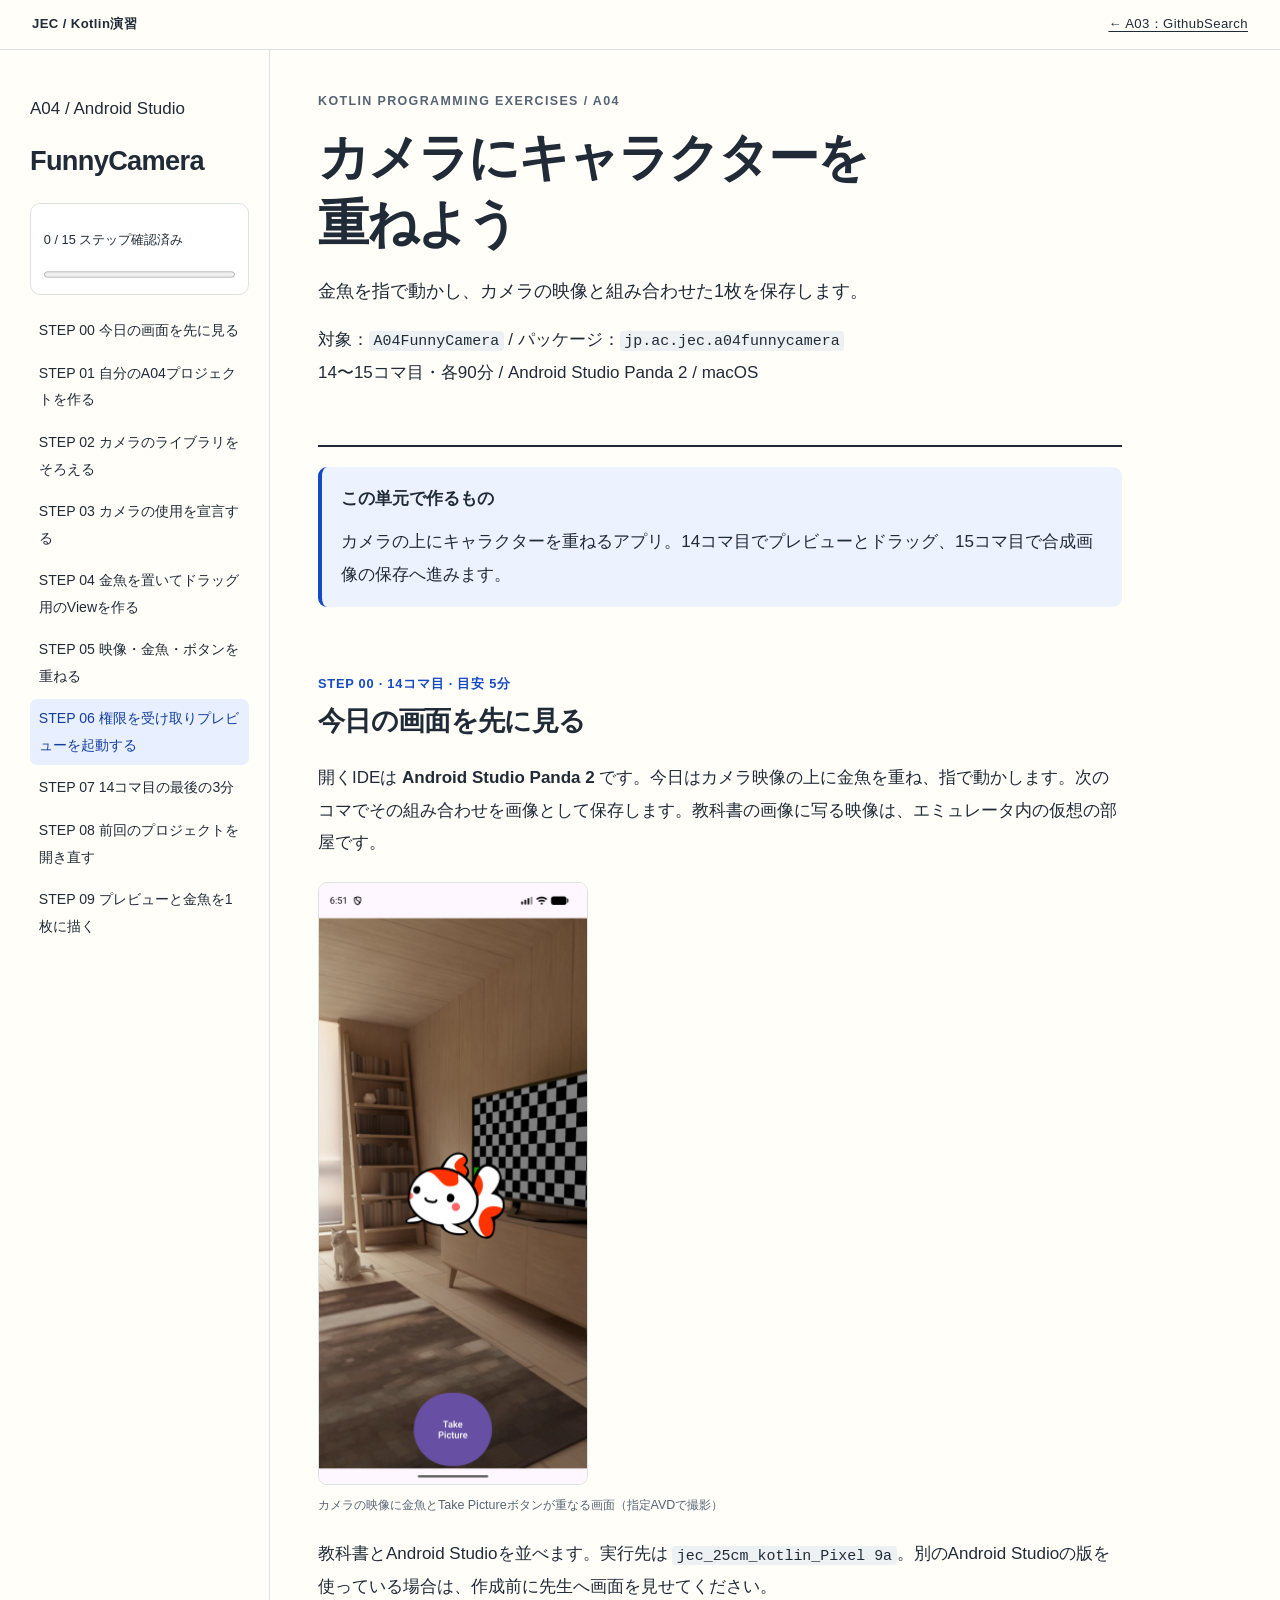
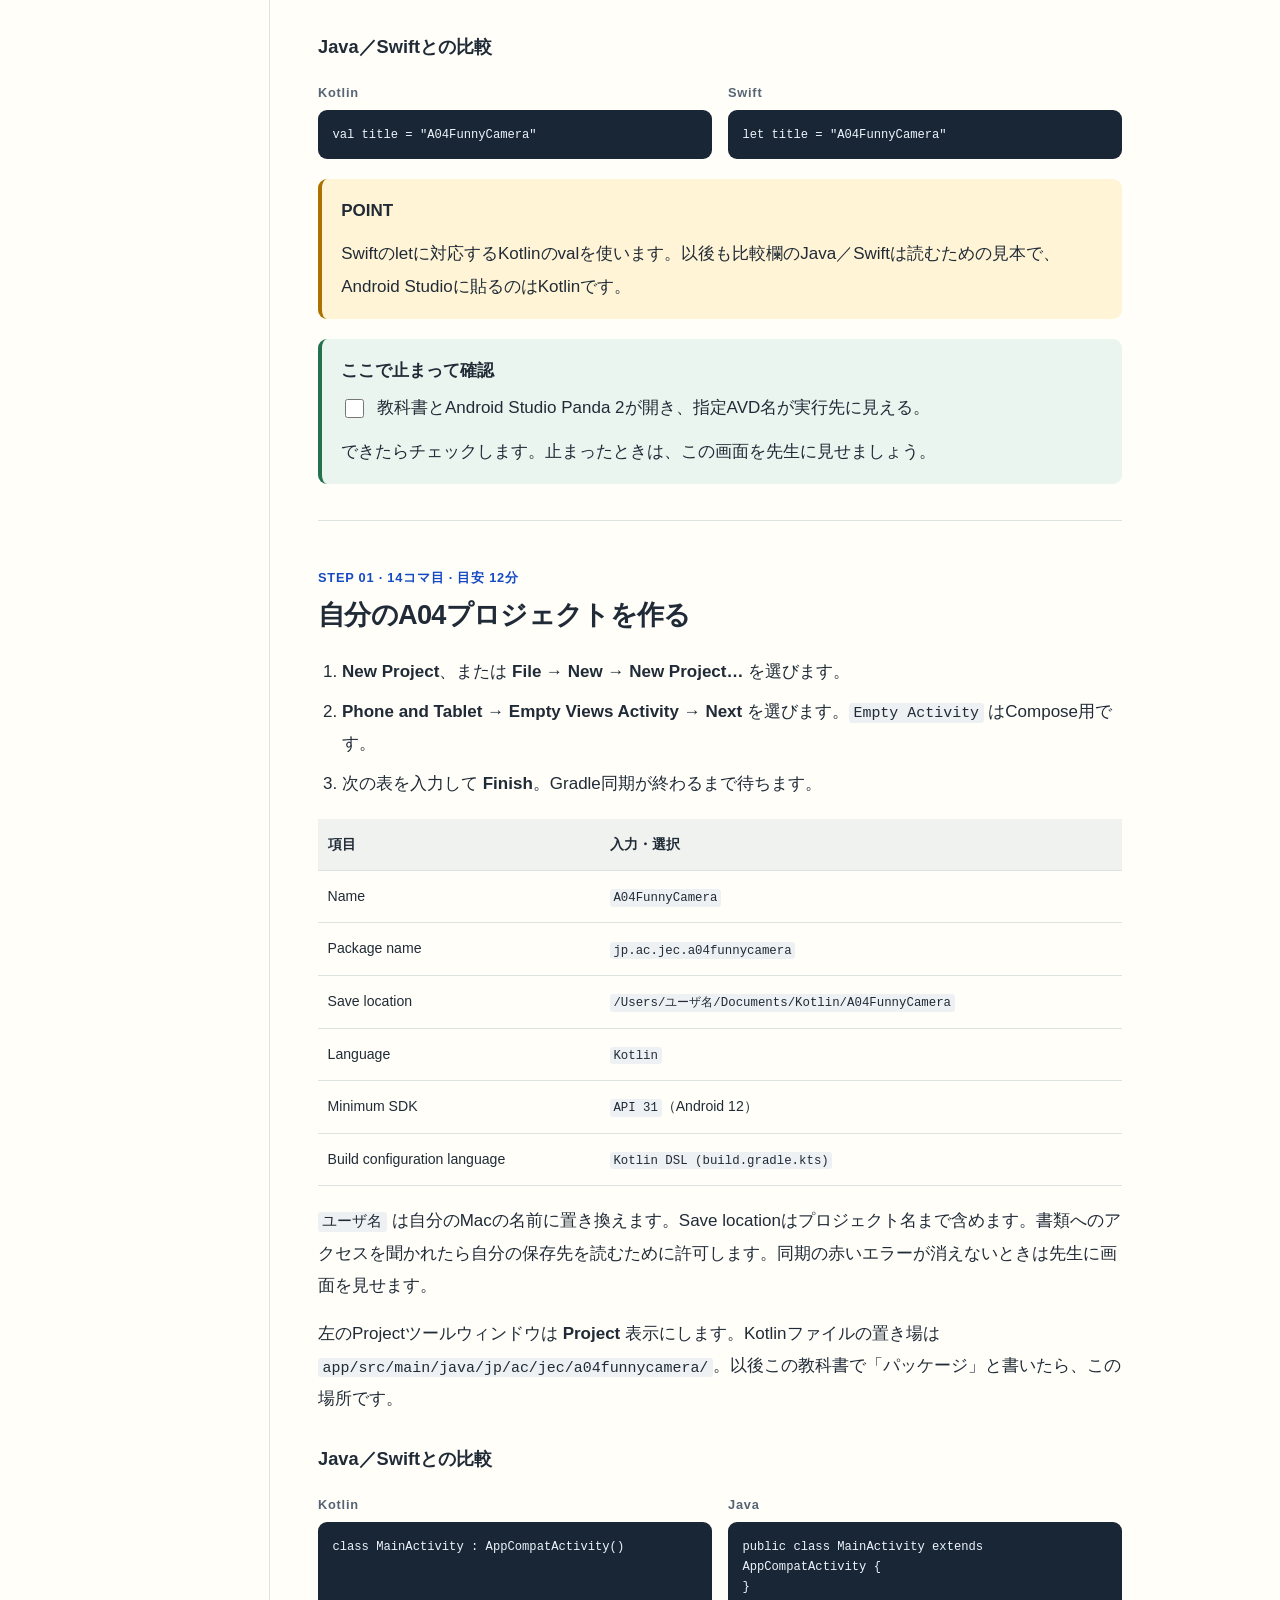
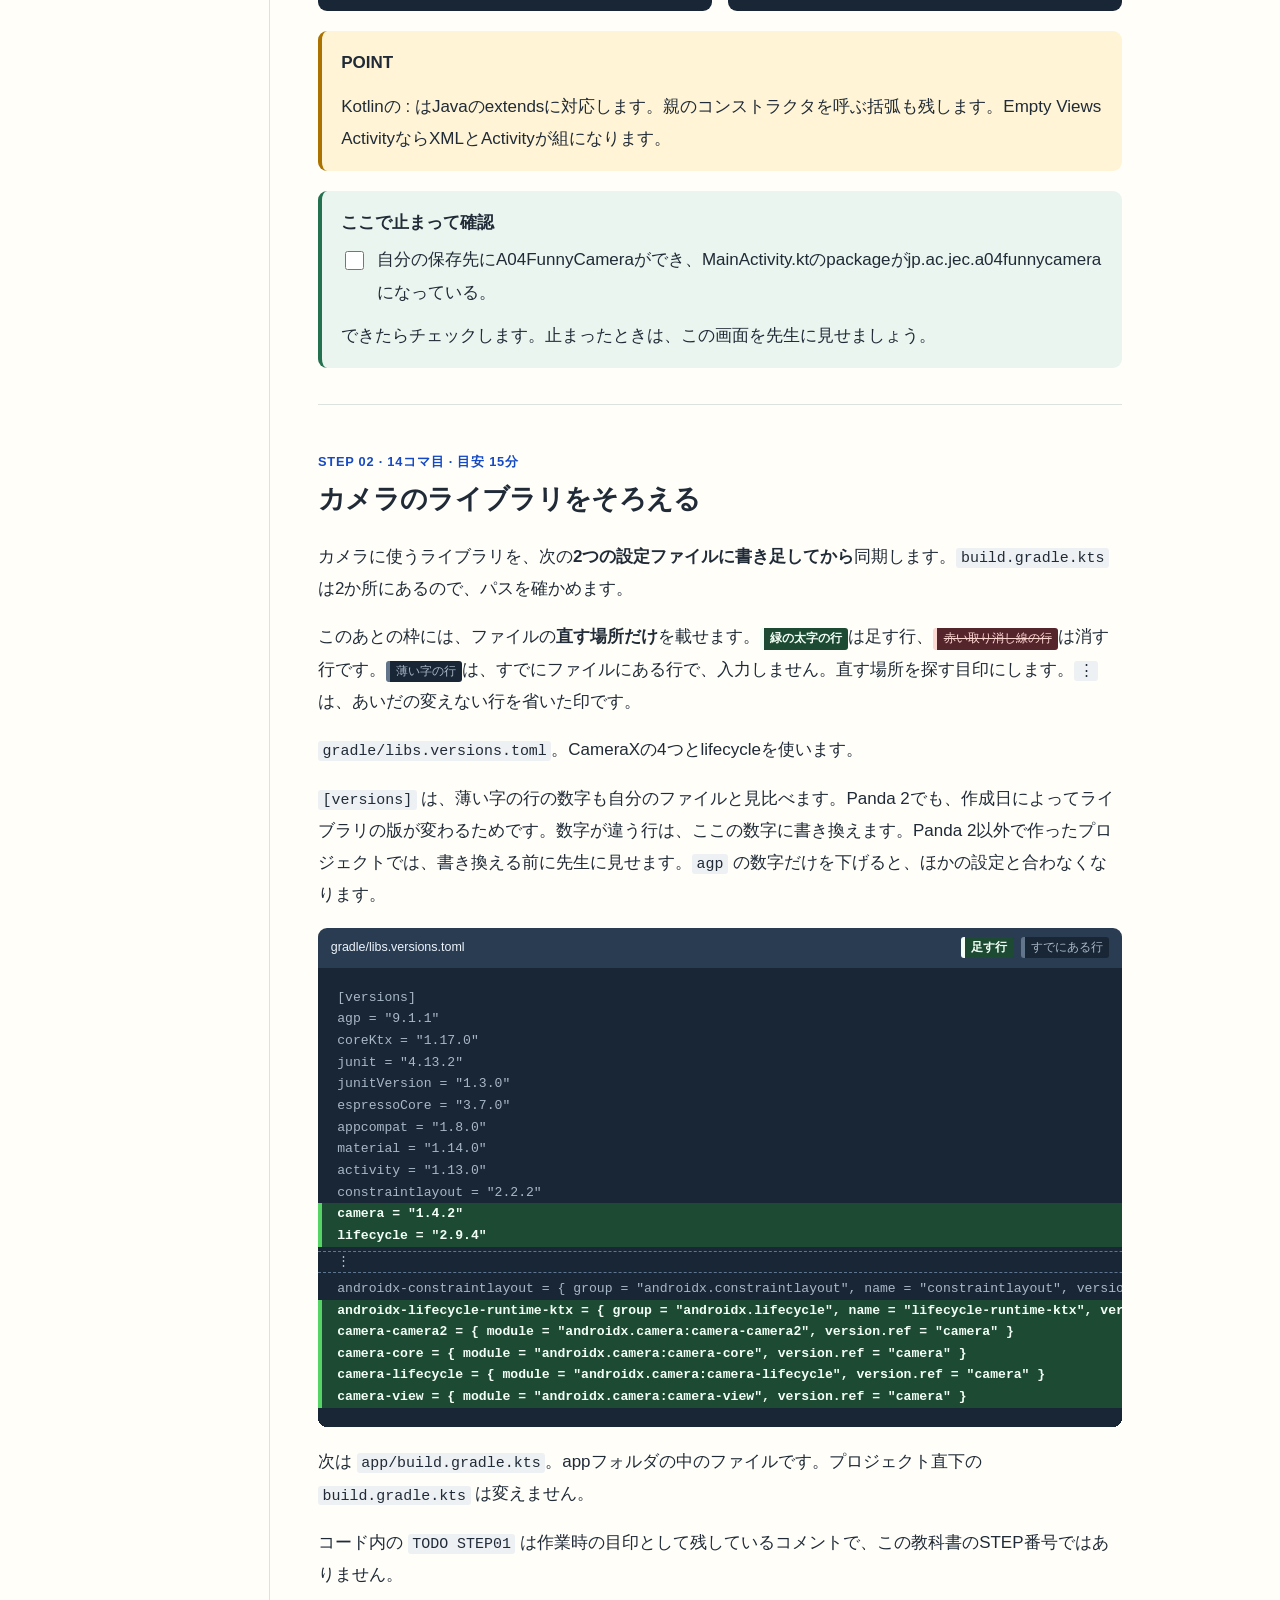
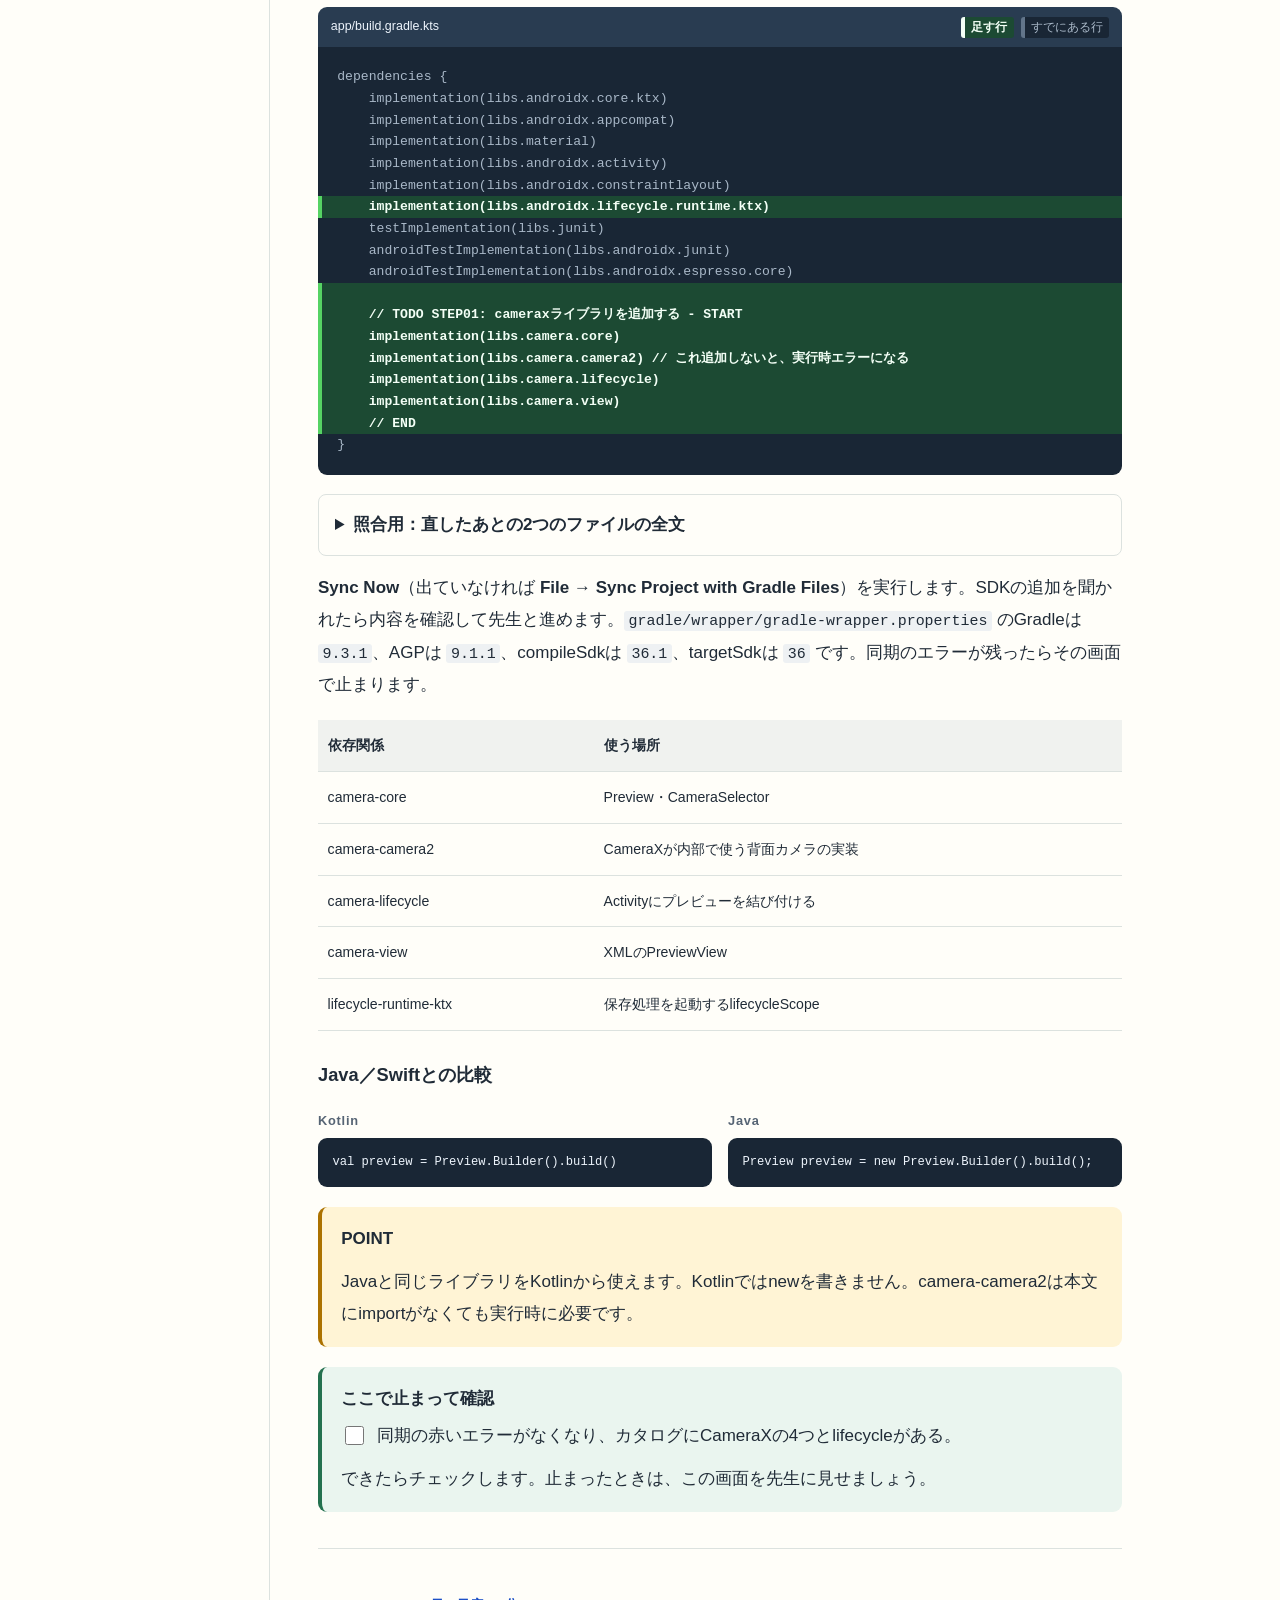
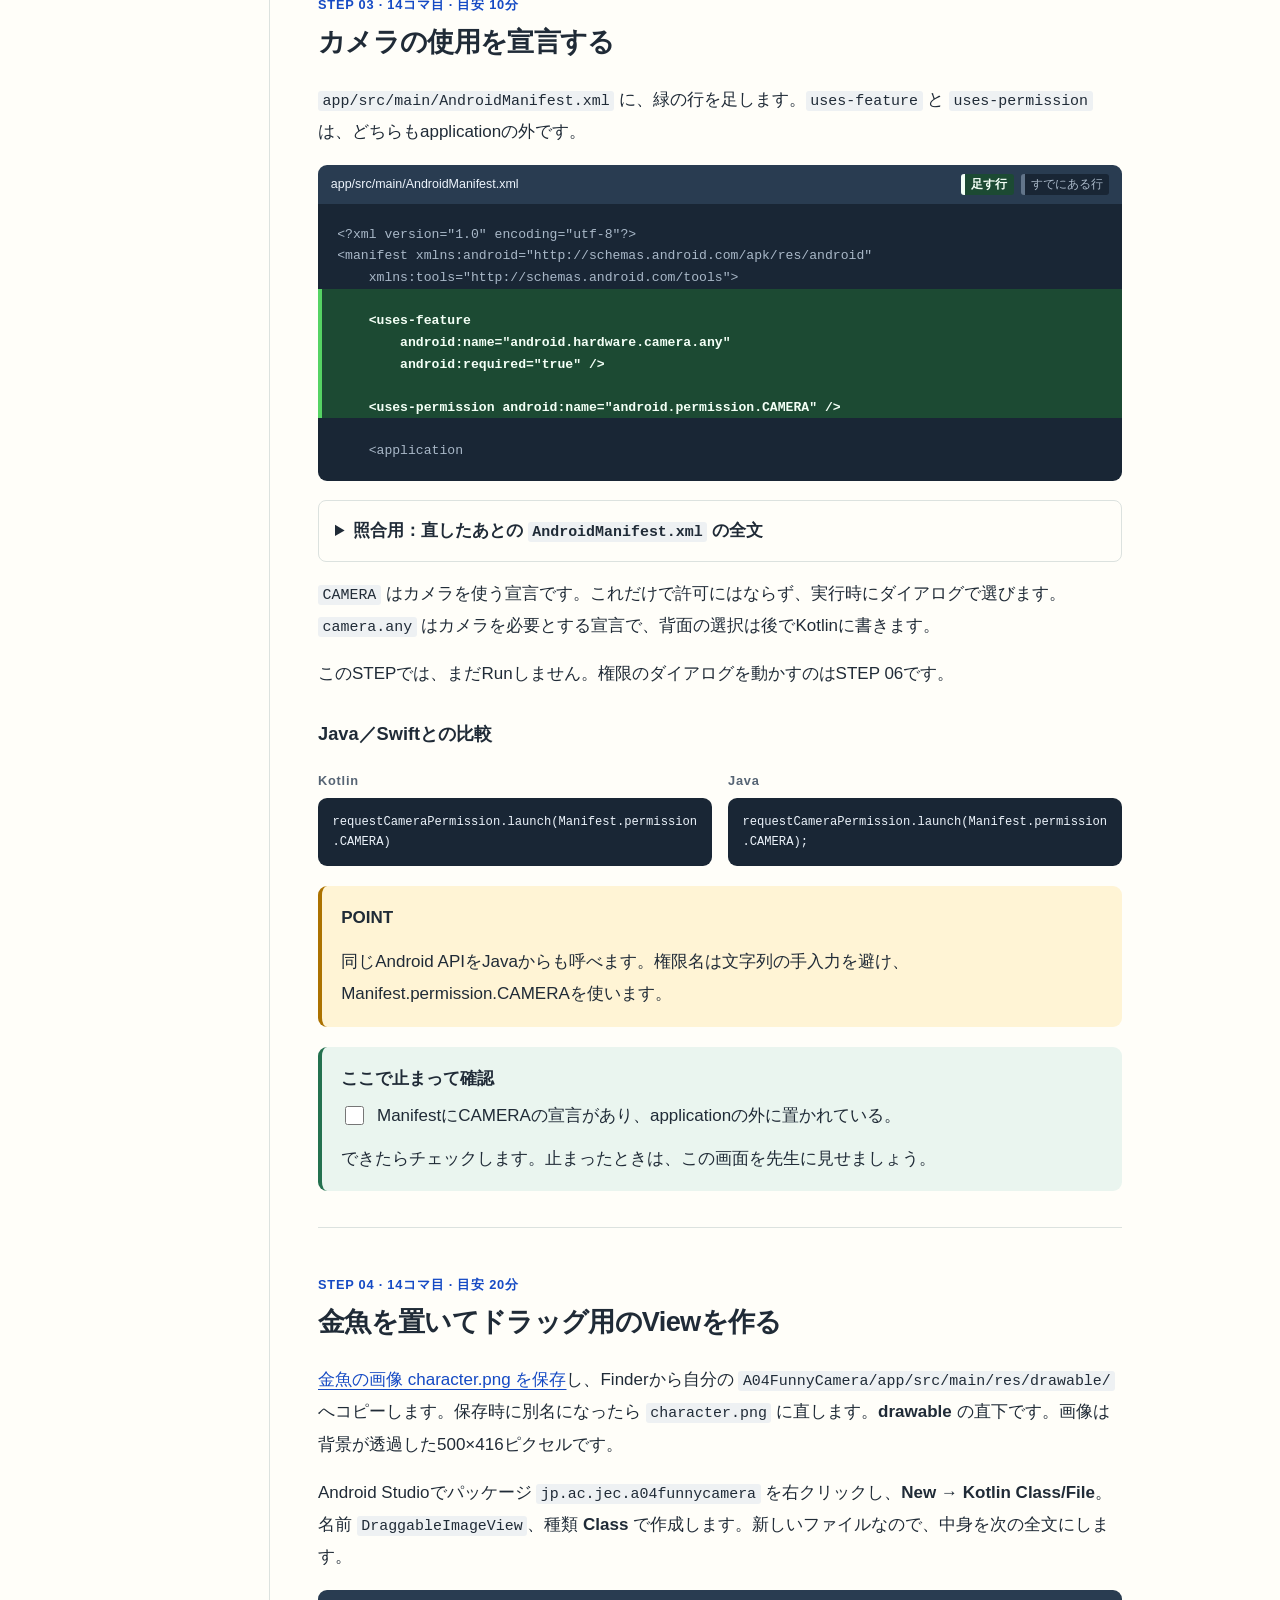
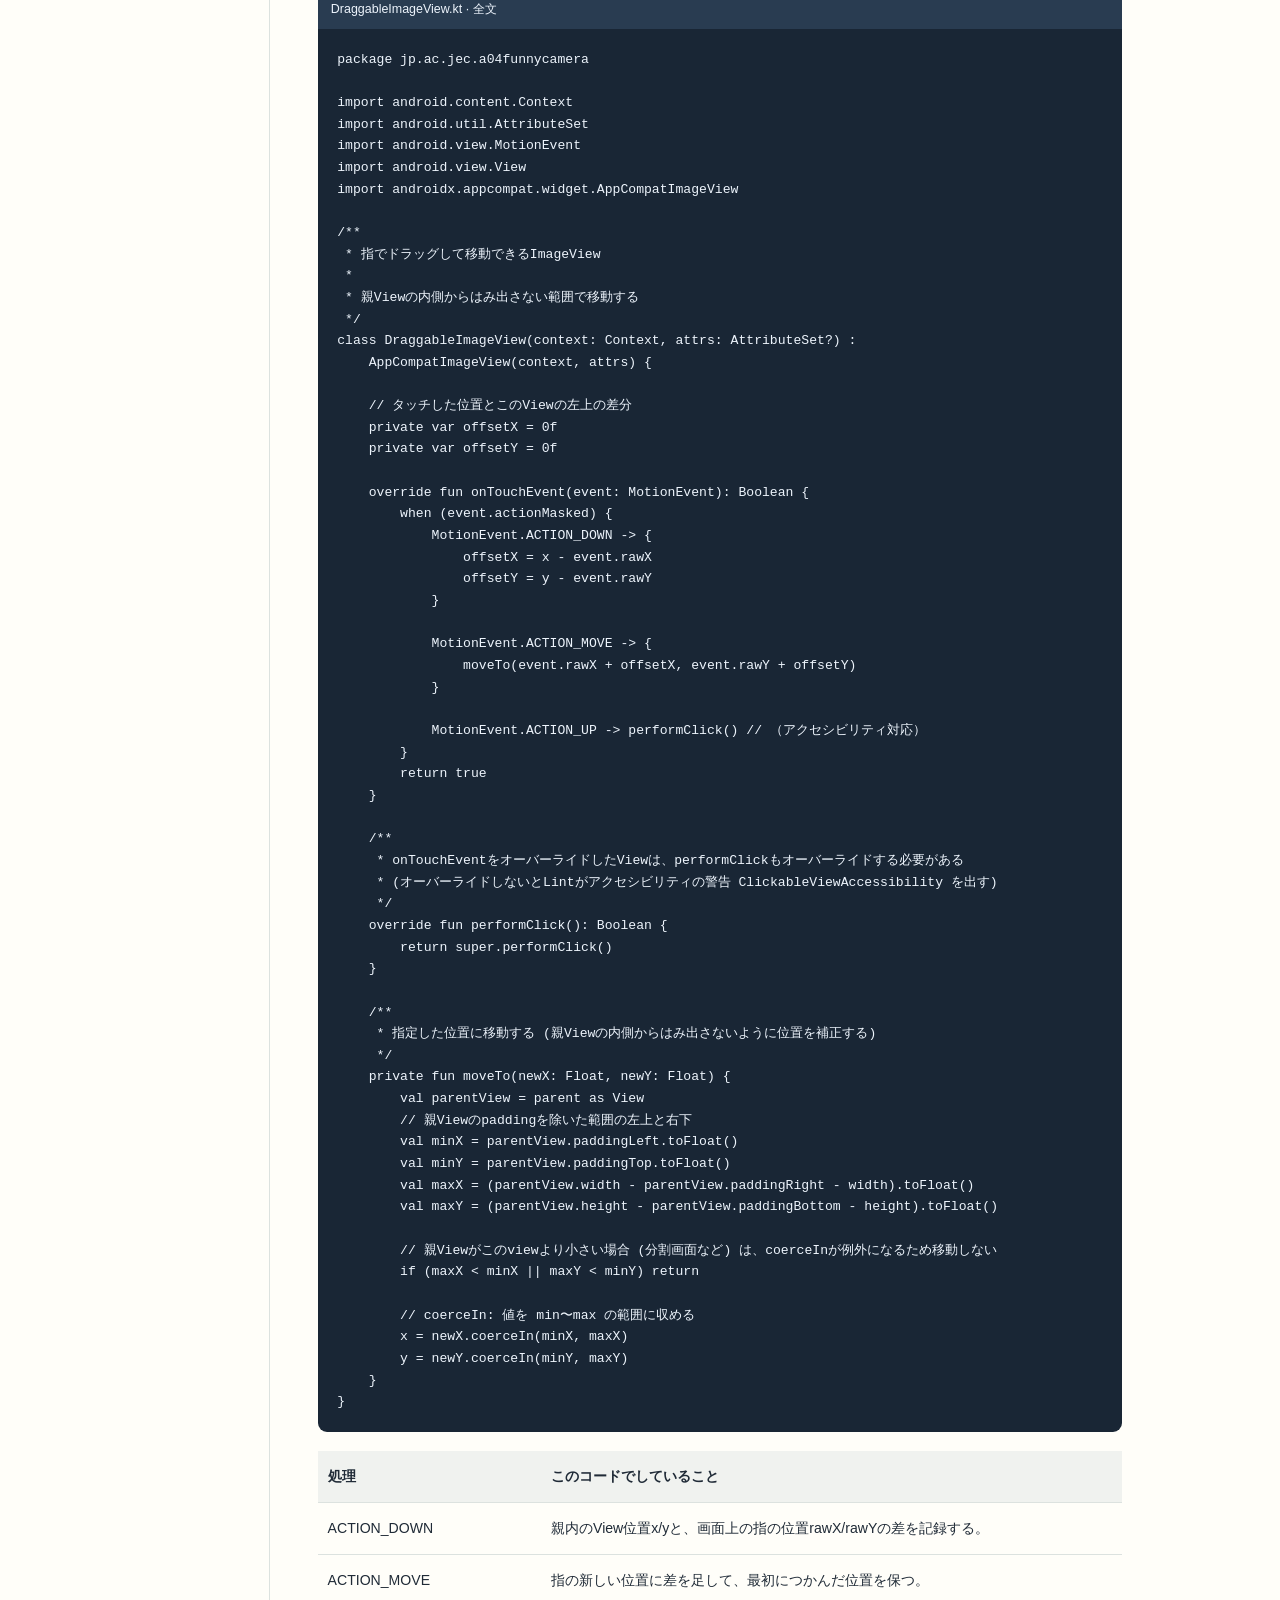
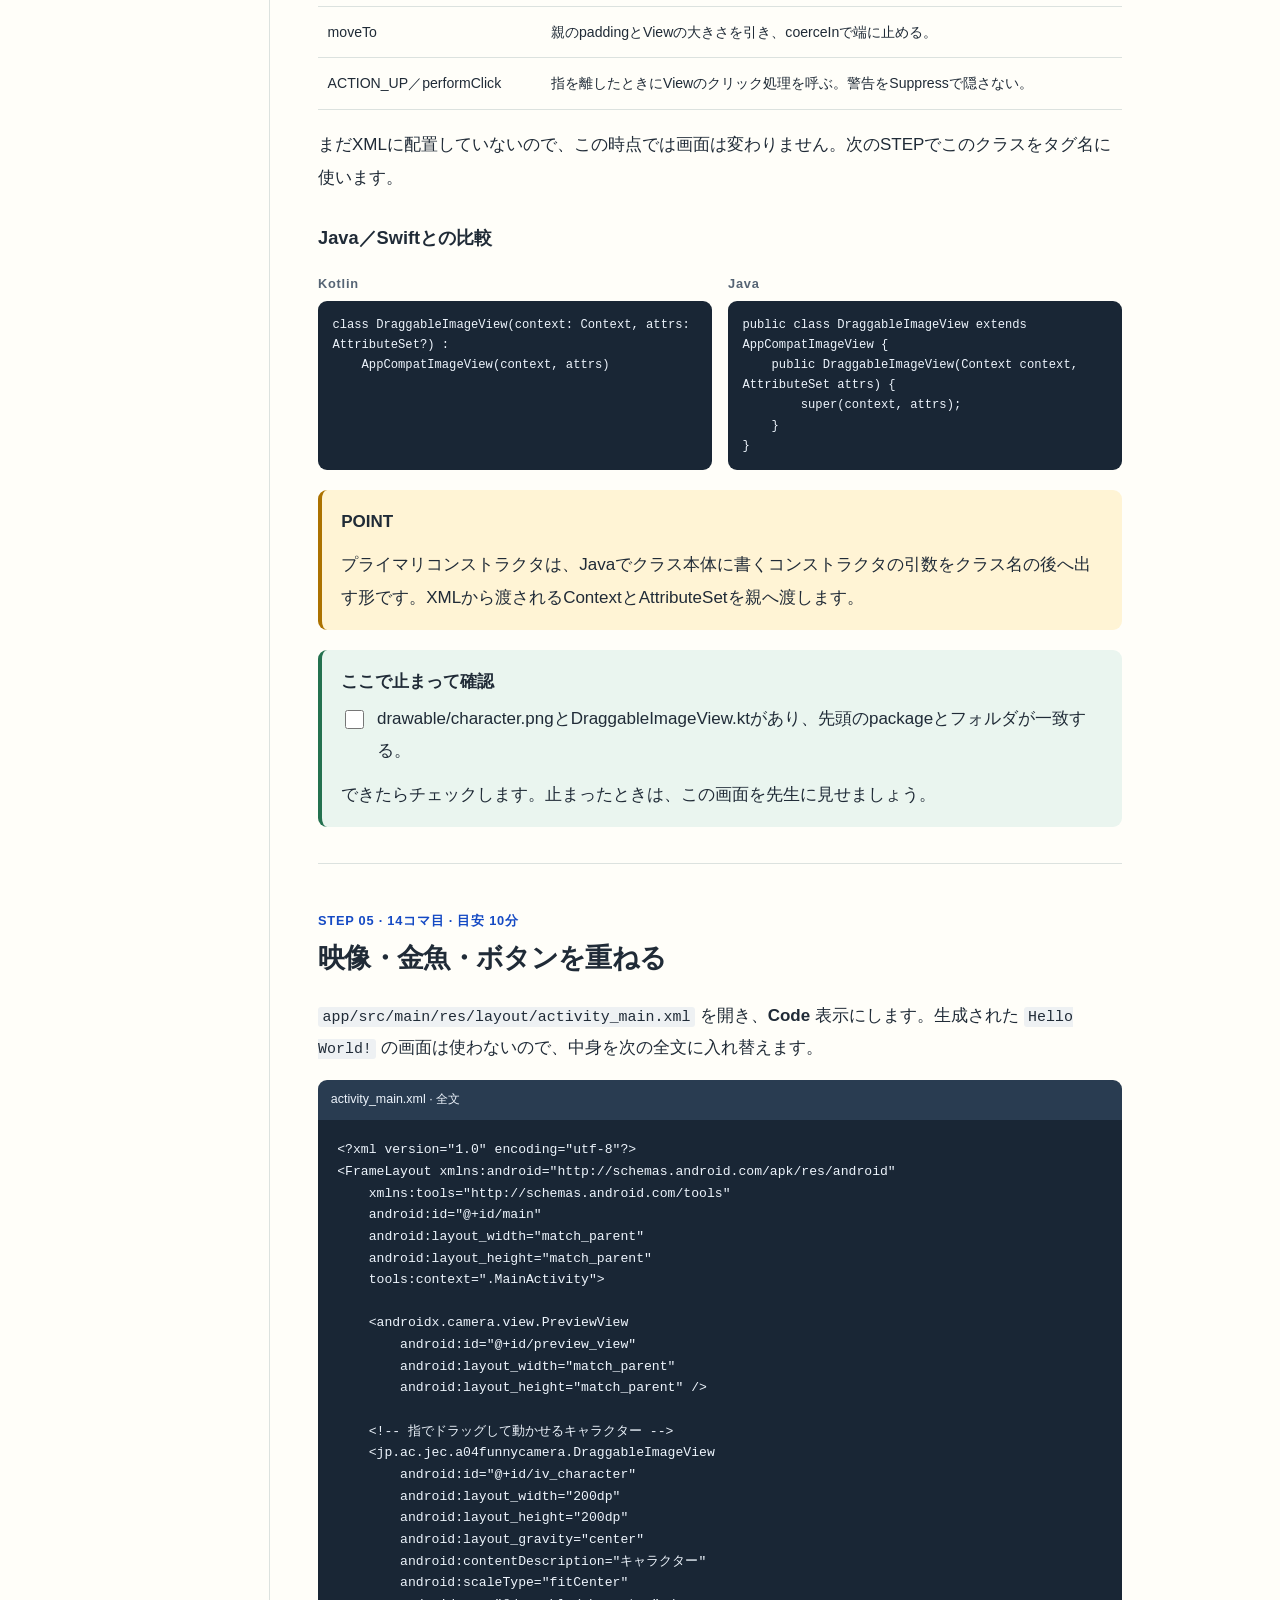
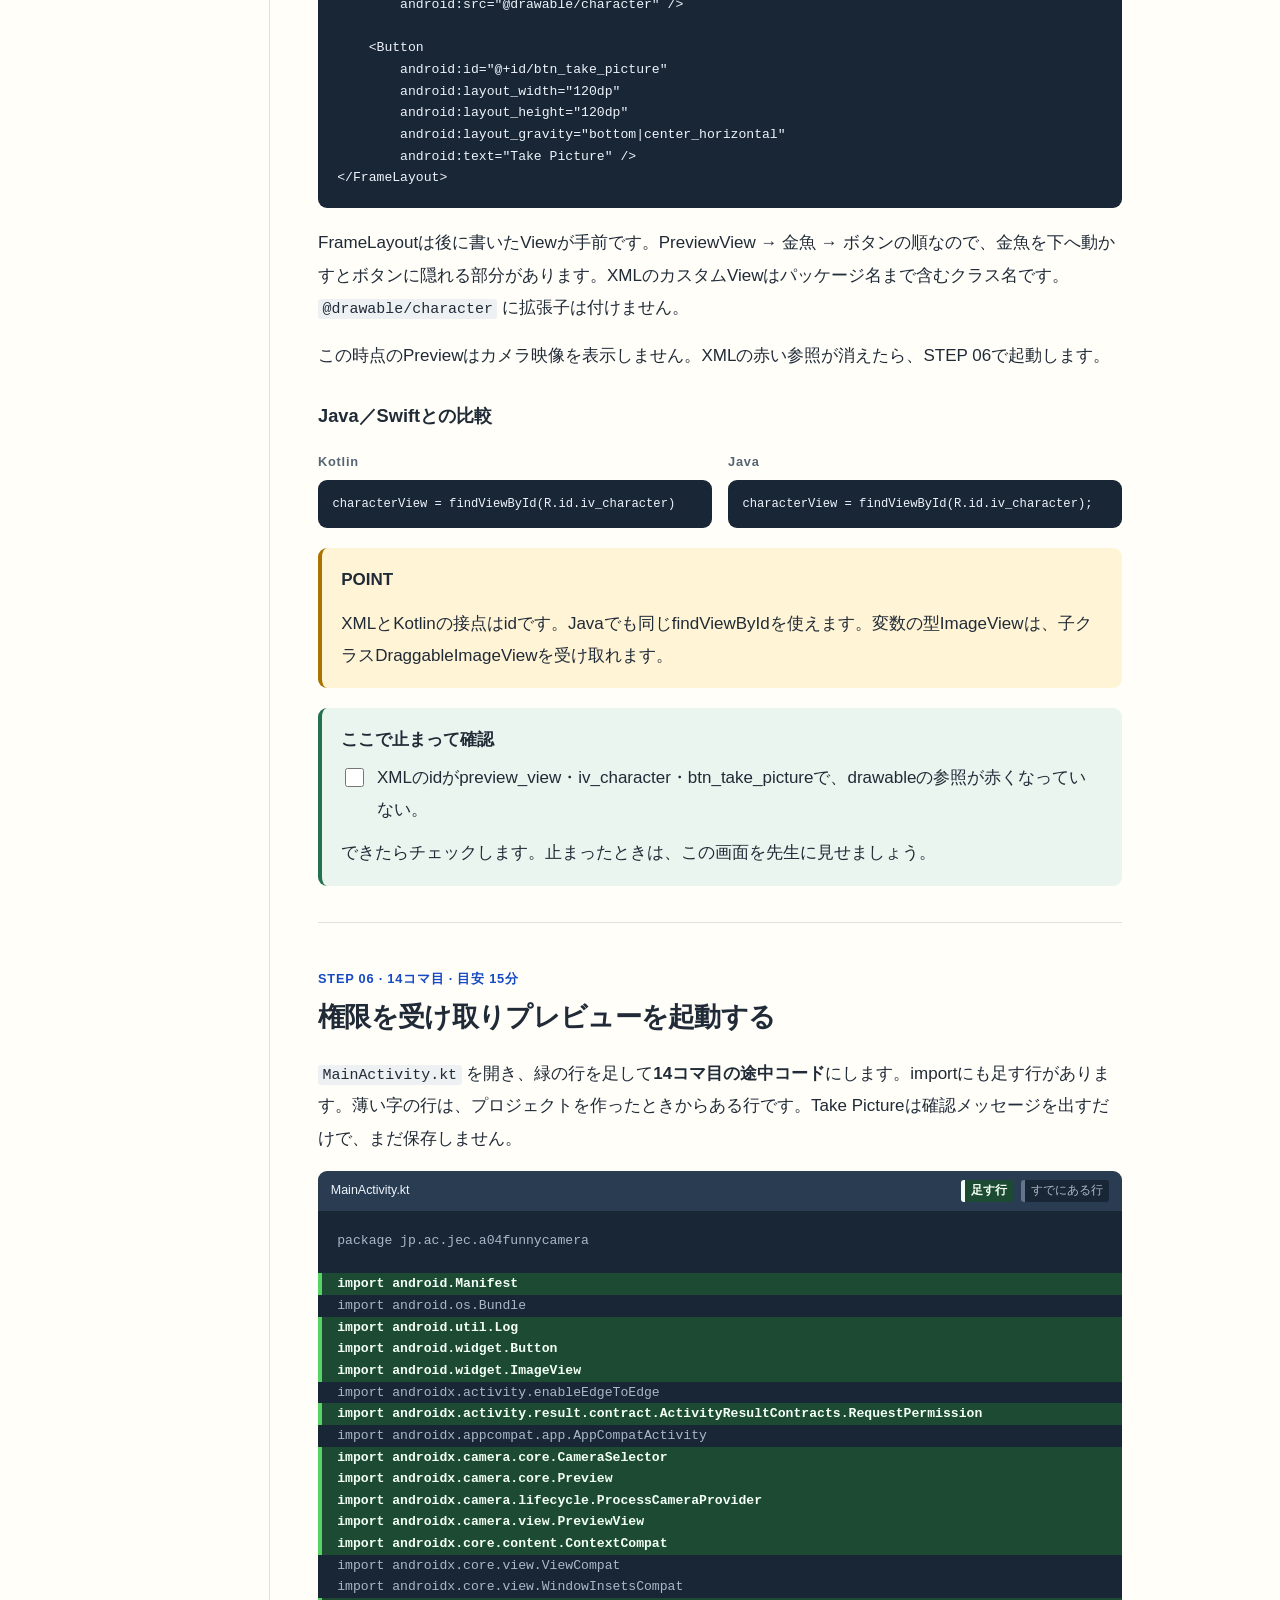
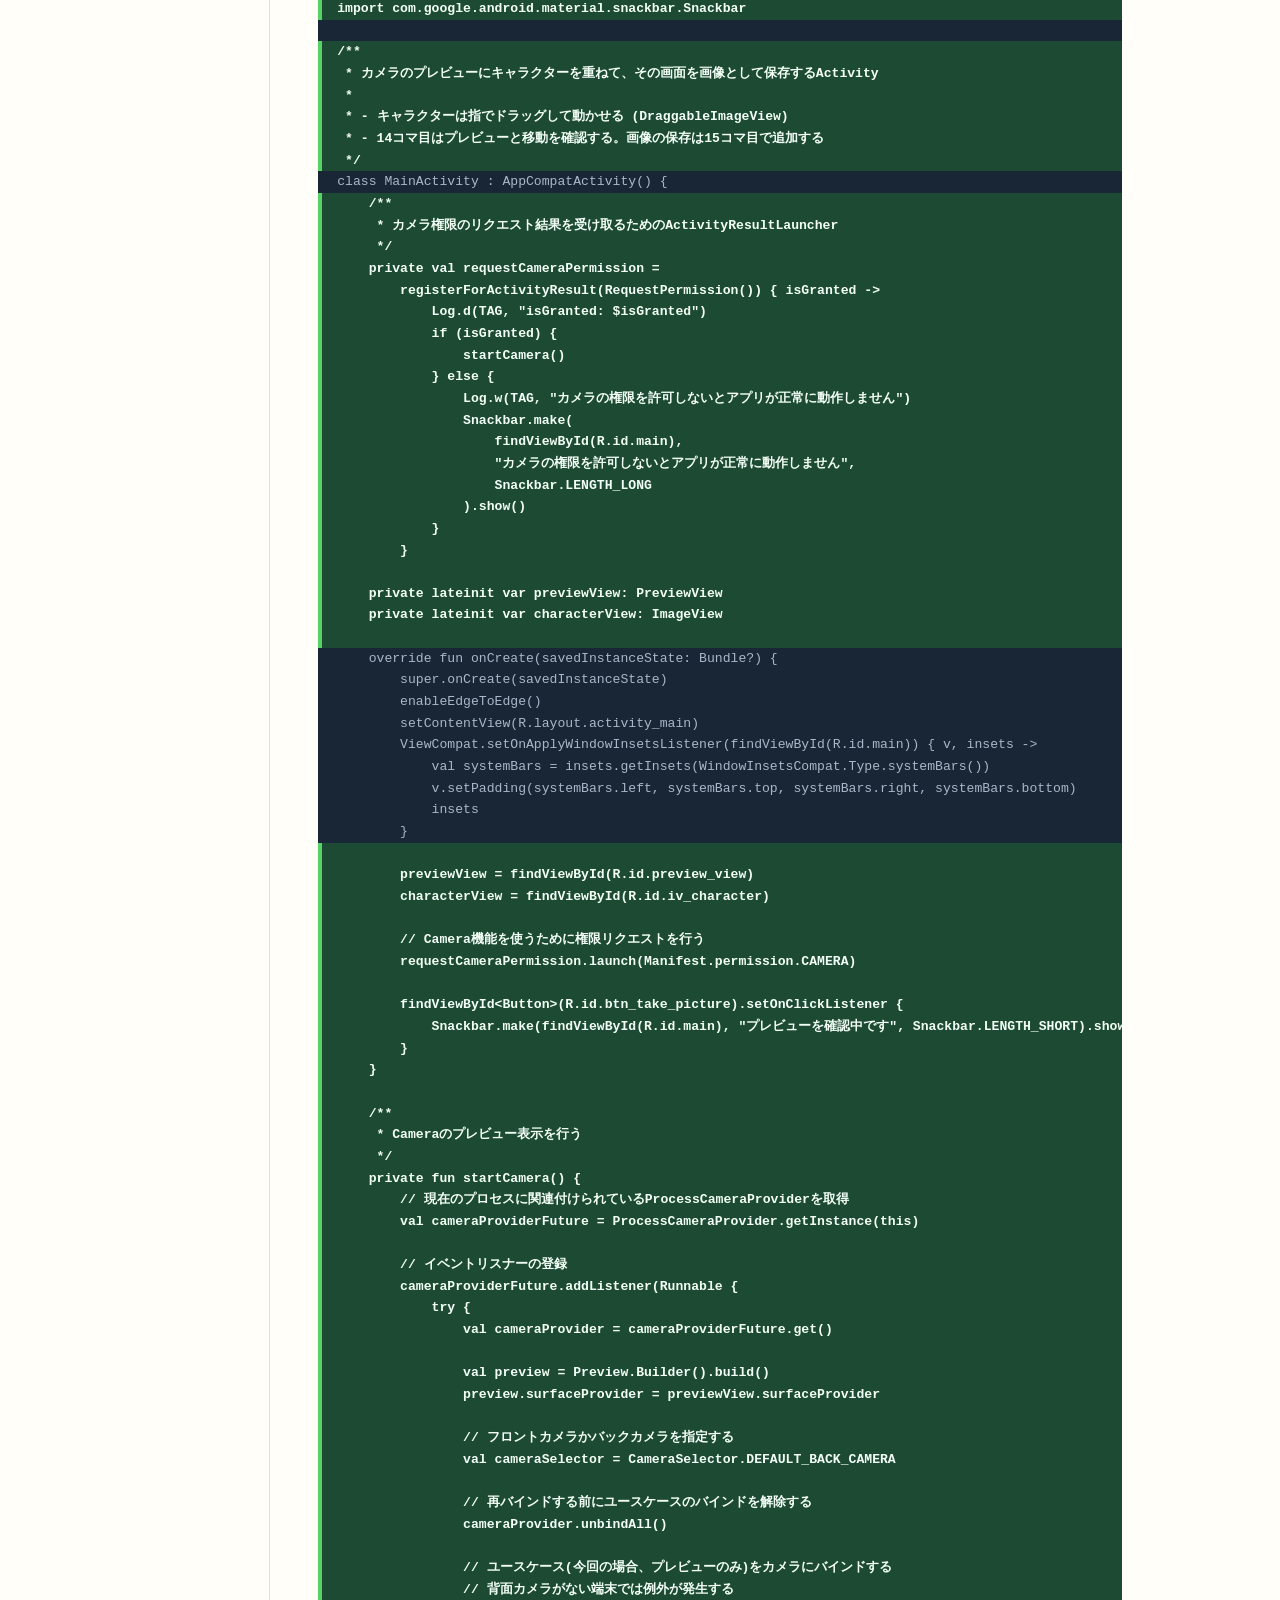
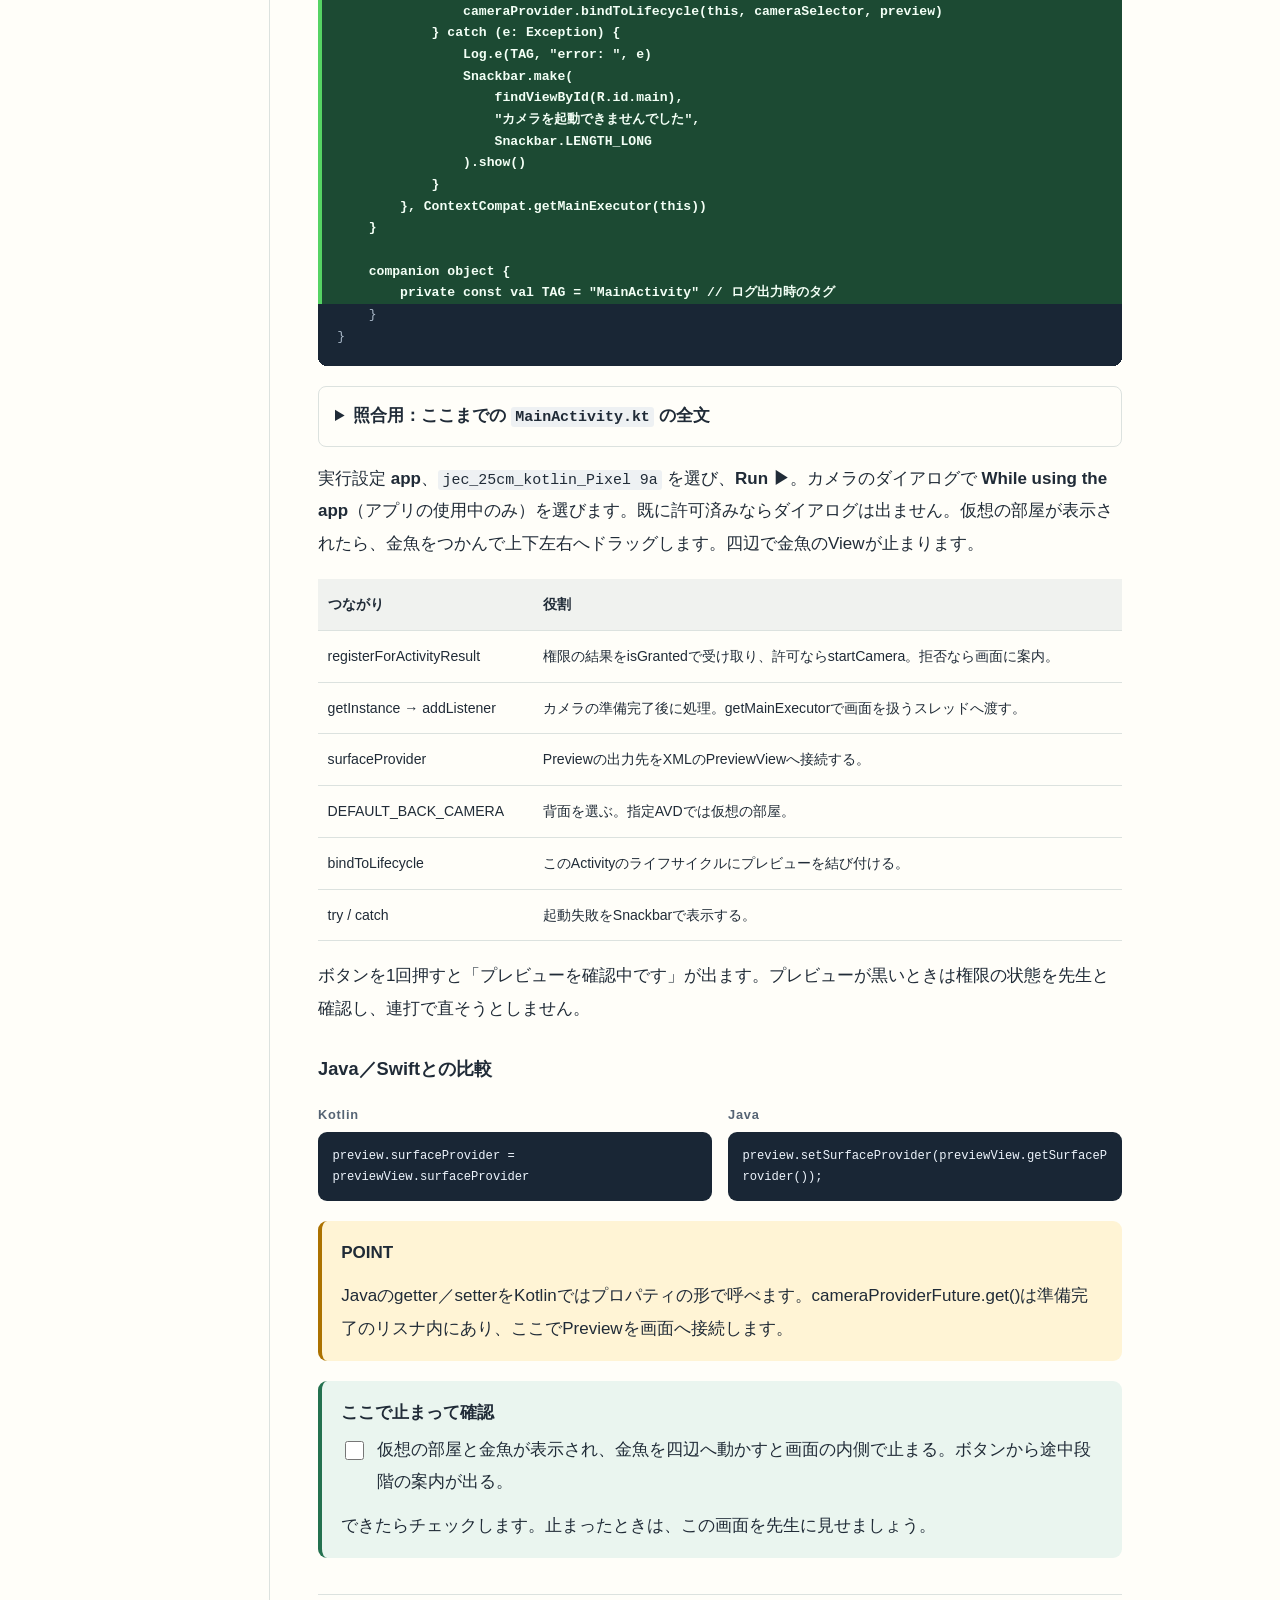
==== commit 80cab7e7: "A04：STEP 14 の確認欄から「自分のA04が保存され」を外す #273（PR #274）の直し残し。プロジェクトが保存できたかを確かめさせる言い方が、 15コマ目の最後の確認欄に1つ残っていた" ====
--- a/docs/funny-camera/index.html
+++ b/docs/funny-camera/index.html
@@ -992,6 +992,6 @@
 </div><div class="compare-item"><p class="compare-lang" translate="no">Java</p><pre tabindex="0"><code>boolean isSaved = saveBitmap(screenshot);</code></pre>
 </div></div>
 <div class="note"><p class="box-title">POINT</p><p>保存結果のBooleanはJavaと同じ役目です。Kotlinでは型名を変数名の後へ書きます。画面に出る文はこの戻り値で変わります。</p>
-</div><div class="check"><p class="box-title">ここで止まって確認</p><label><input type="checkbox" data-check="step-14"><span>自分のA04が保存され、プレビュー・ドラッグ・保存したJPEGを確認できる。</span></label><p>できたらチェックします。止まったときは、この画面を先生に見せましょう。</p></div></section>
+</div><div class="check"><p class="box-title">ここで止まって確認</p><label><input type="checkbox" data-check="step-14"><span>自分のアプリで、プレビュー・ドラッグ・保存したJPEGを確認できる。</span></label><p>できたらチェックします。止まったときは、この画面を先生に見せましょう。</p></div></section>
 <section id="help"><h2>困ったとき</h2><table><thead><tr><th>見えている状態</th><th>確認する場所</th></tr></thead><tbody><tr><td>同期が止まる</td><td>Panda 2か、STEP 02で直した2つのファイルの場所と、足した行を確認。最初の原因行を先生に見せます。</td></tr><tr><td>characterが赤い</td><td>drawable直下のcharacter.pngとXMLの@drawable/characterを照合。ファイル名の末尾に番号が付いていないか確認します。</td></tr><tr><td>起動直後に閉じる</td><td>カスタムViewの完全なクラス名、パッケージ、コンストラクタの引数2つをSTEP 04・05と照合します。</td></tr><tr><td>プレビューが黒い</td><td>カメラ権限、指定AVDの背面カメラ設定、STEP 06のsurfaceProviderとbindToLifecycleを確認。映像が出るまで保存しません。</td></tr><tr><td>権限のダイアログが出ない</td><td>既に許可しているか、拒否を繰り返している場合があります。設定のアプリ情報からCamera権限を確認し、変更後はRunし直します。</td></tr><tr><td>金魚がボタンに隠れる</td><td>XMLでボタンを後に書いた結果です。保存画像にはボタンが入らず、金魚全体が入ります。</td></tr><tr><td>金魚をつかめない</td><td>ボタンに隠れたところではボタンが先に反応します。見えている金魚の上側をドラッグします。</td></tr><tr><td>押すとプレビューを確認中ですと出る</td><td>STEP 06の途中コードです。STEP 10の完成版で保存処理へ置き換わります。</td></tr><tr><td>押しても保存の案内が出ない</td><td>プレビュー準備前のnull分岐はLogcatのみです。映像が見えてから押します。</td></tr><tr><td>保存に失敗しましたと出る</td><td>空き容量など端末の状態を先生と確認。saveBitmapがfalseを返した結果です。連打しません。</td></tr><tr><td>保存画像が見つからない</td><td>Filesの端末内ストレージでPictures/FunnyCameraを確認。今の端末の日時のjpgを開きます。</td></tr><tr><td>途中から再開したい</td><td>14コマ目末はSTEP 06の全文。15コマ目はSTEP 08から、完成版全文はSTEP 10です。</td></tr></tbody></table>
 <p>エラーが解決しないときは、<a href="../common/help.html?from=funny-camera">共通資料：困ったとき</a>の調べ方を試してください。それでも解決しないときは、STEP番号と画面を先生に見せましょう。</p></section><section id="references"><h2>公式資料</h2><ul><li><a href="https://developer.android.com/media/camera/camerax/preview">Android：CameraXのプレビュー</a></li><li><a href="https://developer.android.com/reference/androidx/camera/view/PreviewView#getBitmap()">Android：PreviewView.getBitmap</a></li><li><a href="https://developer.android.com/training/permissions/requesting">Android：実行時の権限</a></li><li><a href="https://developer.android.com/training/data-storage/shared/media#add-item">Android：MediaStoreへの追加とIS_PENDING</a></li><li><a href="https://developer.android.com/topic/libraries/architecture/views/coroutines-views#lifecyclescope">Android：ViewsのlifecycleScope</a></li><li><a href="https://kotlinlang.org/api/core/kotlin-stdlib/kotlin.io/use.html">Kotlin：use</a></li></ul></section><footer class="footer"><p>確認日：2026年9月24日 / A04FunnyCamera、Panda 2の構成</p></footer></main></div><p class="sr-only" role="status" aria-live="polite" data-copy-status></p></body></html>
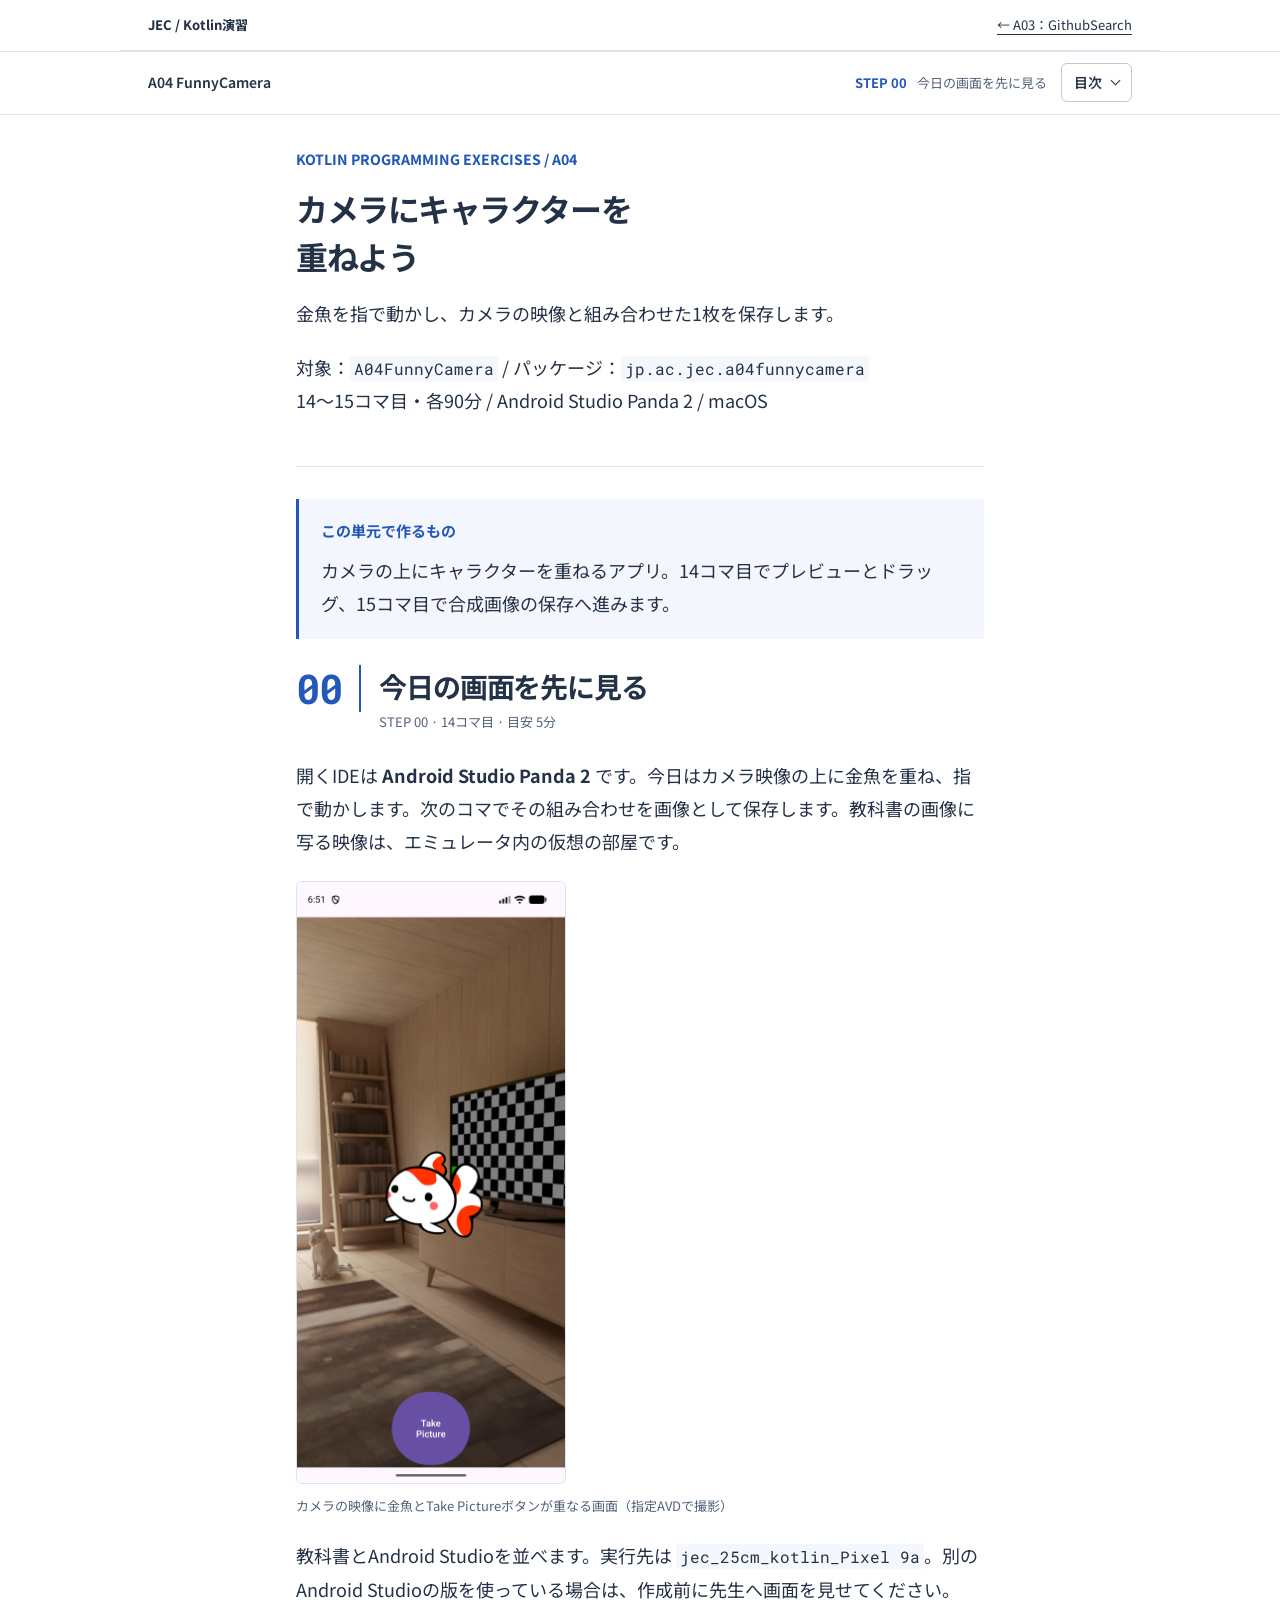
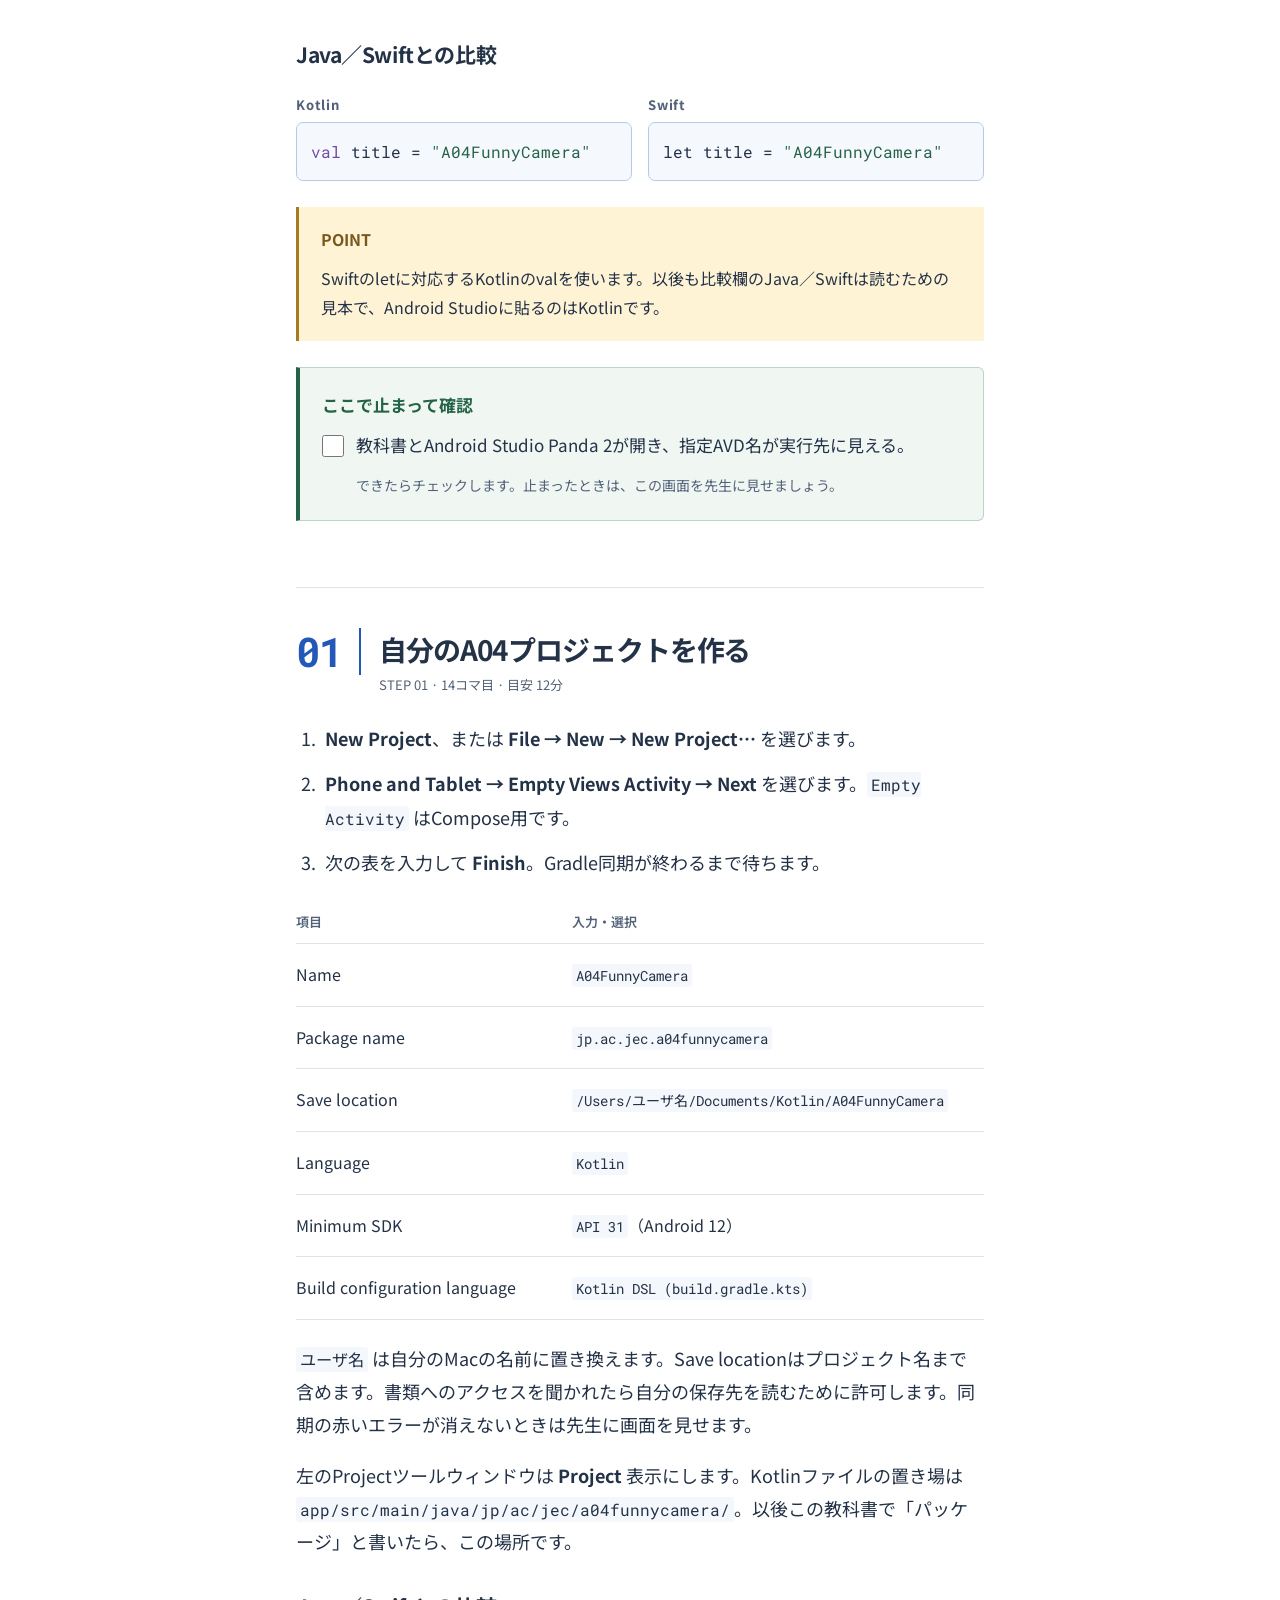
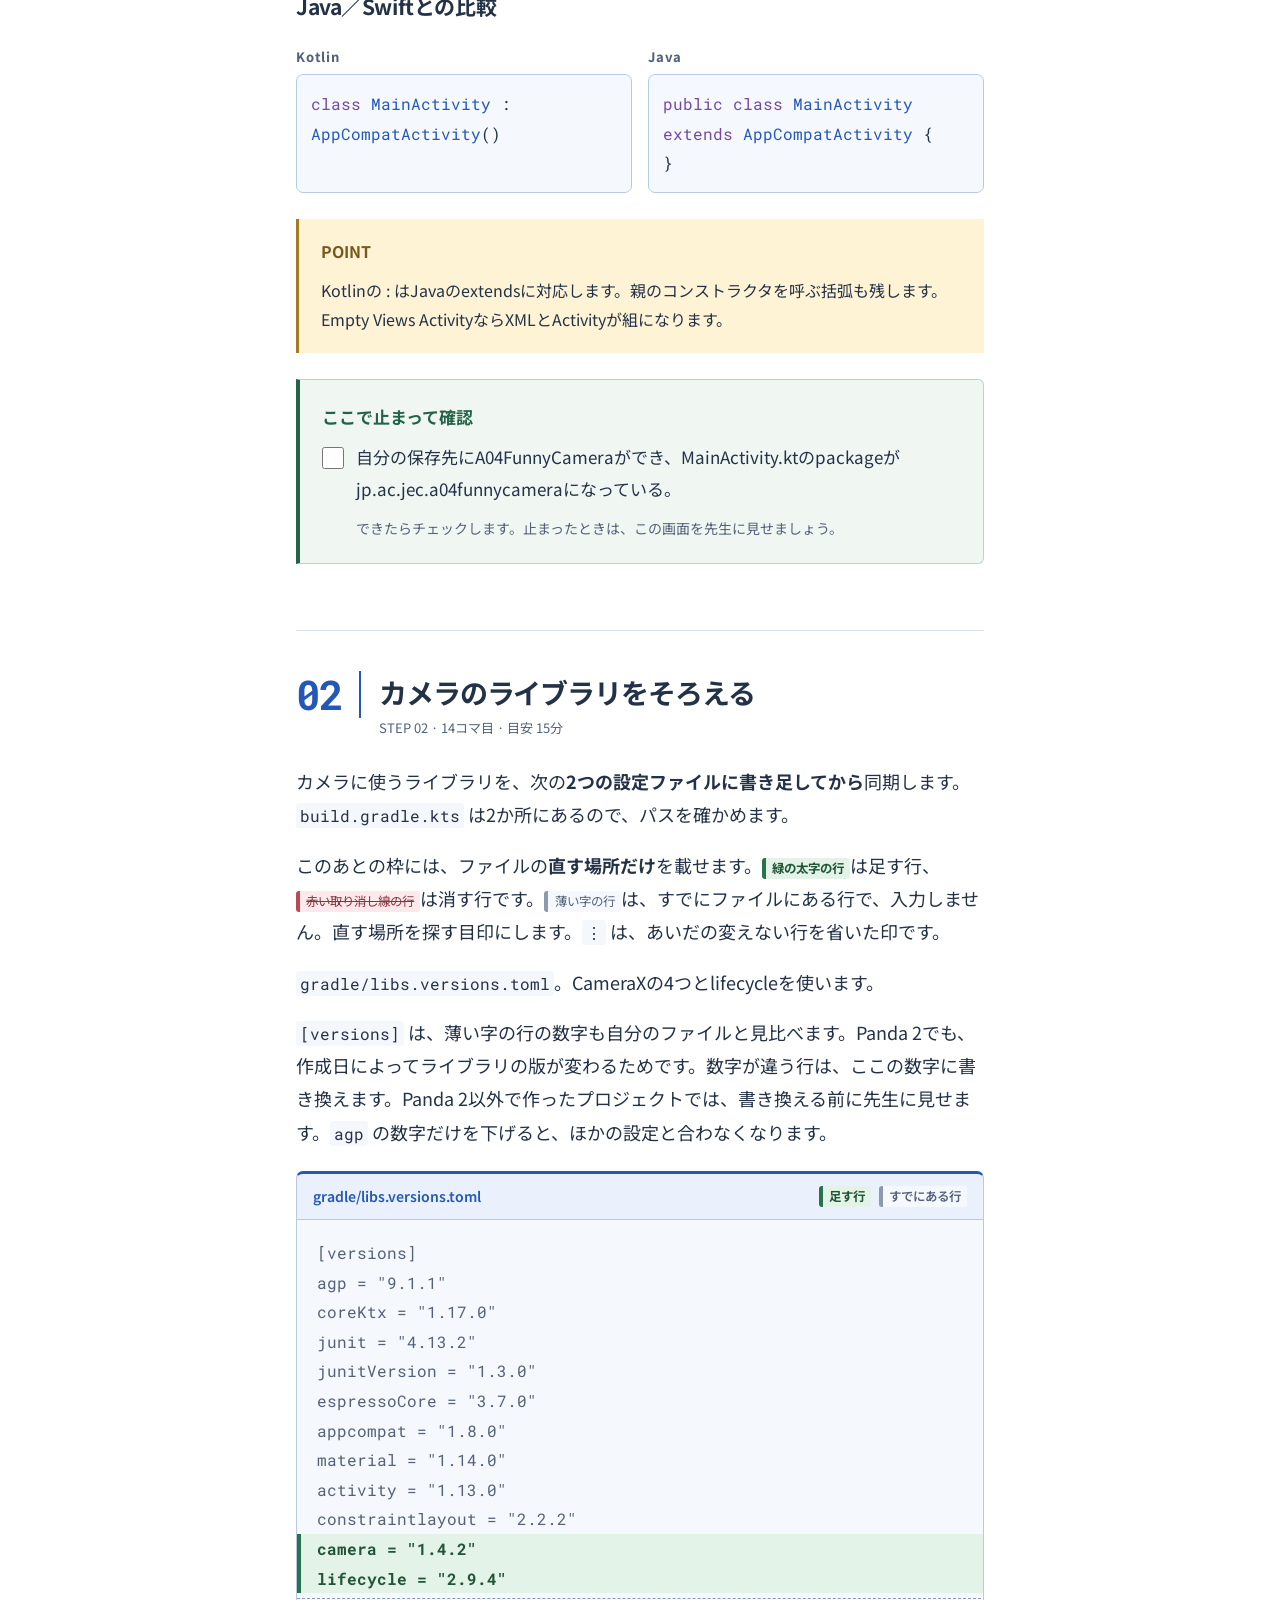
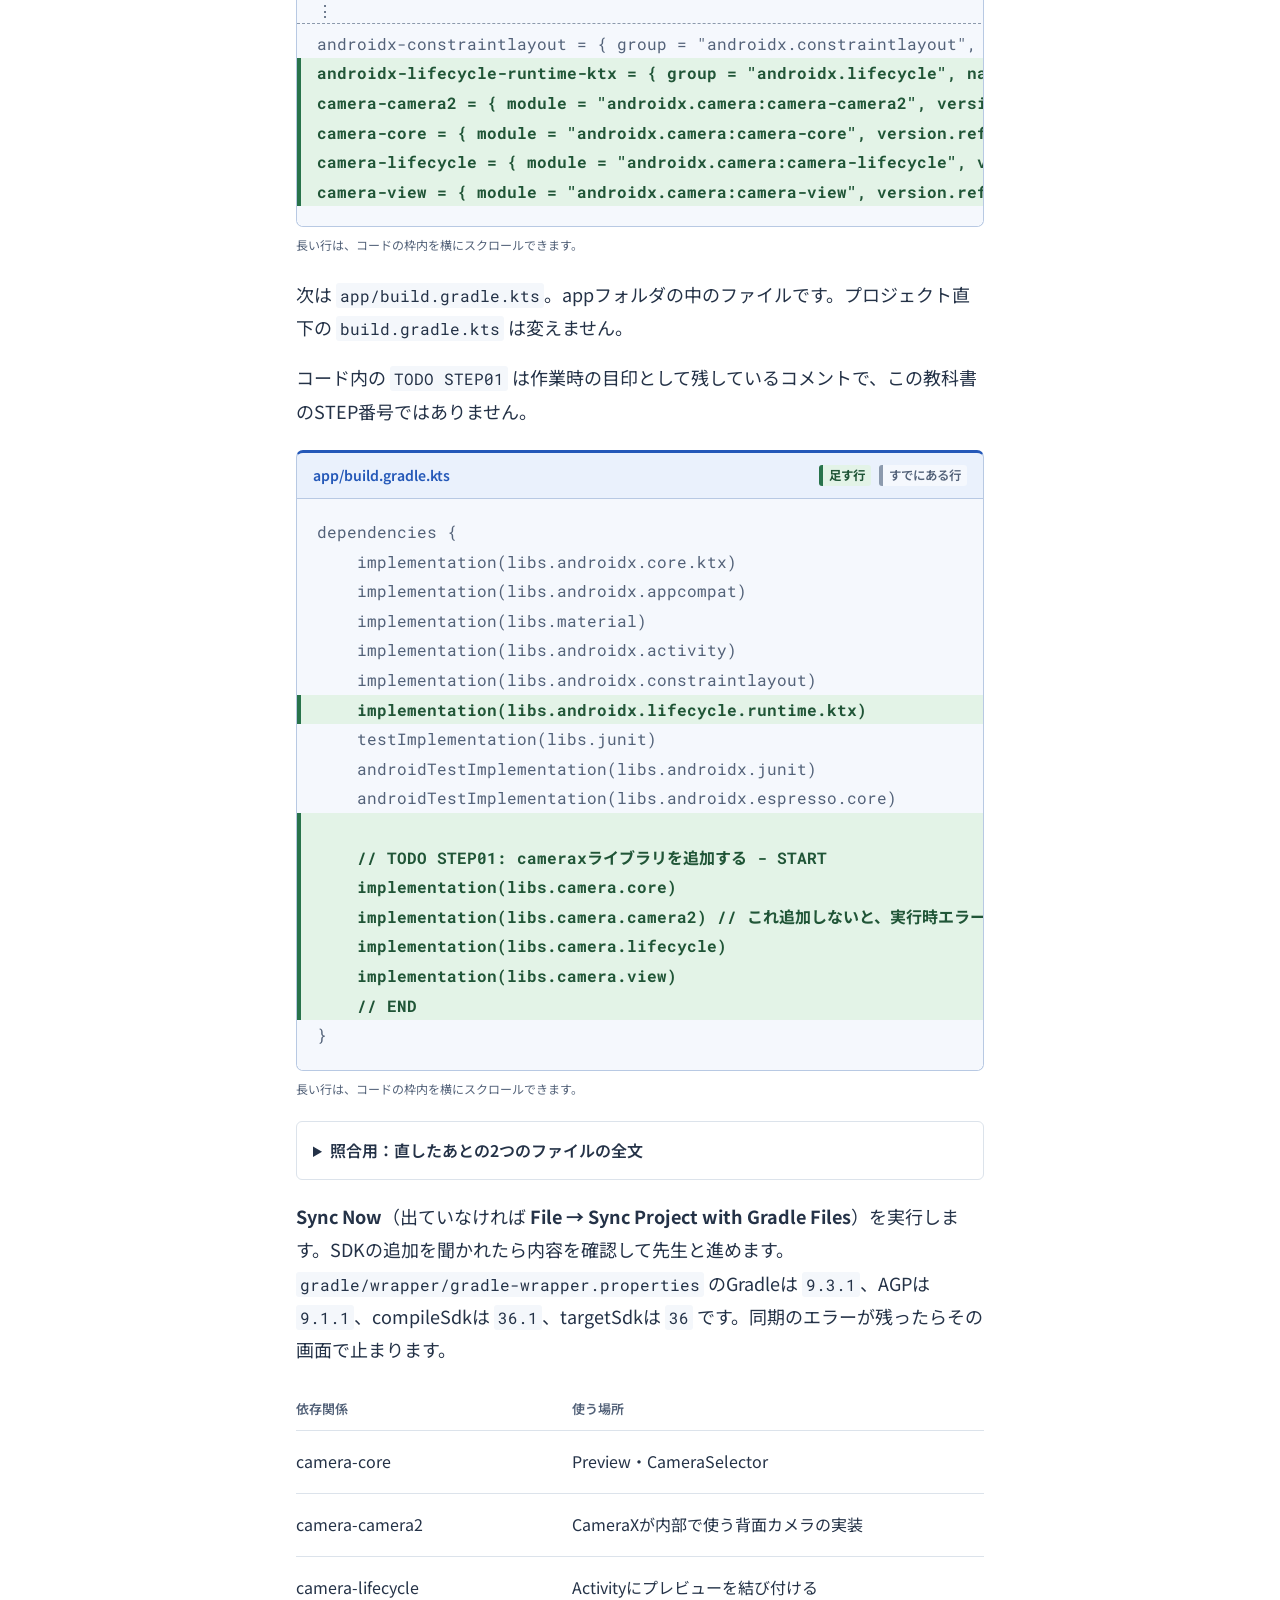
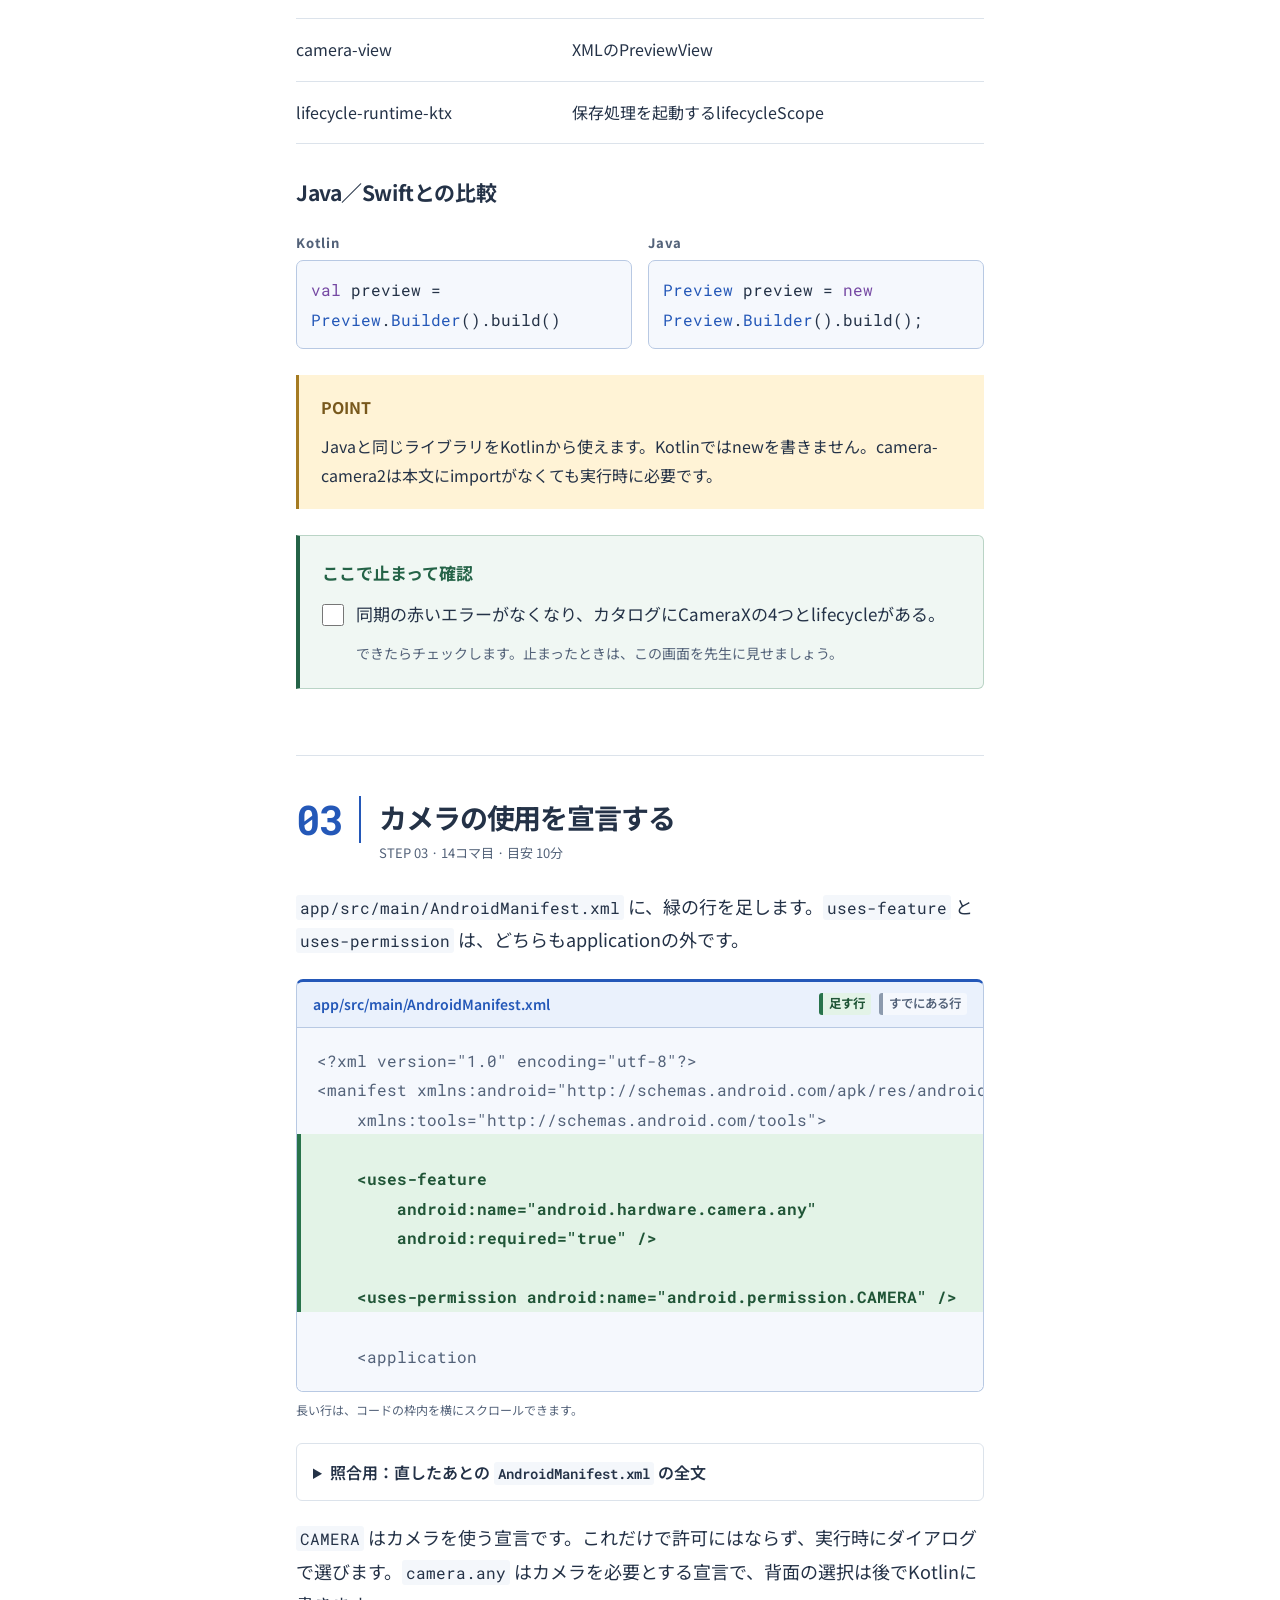
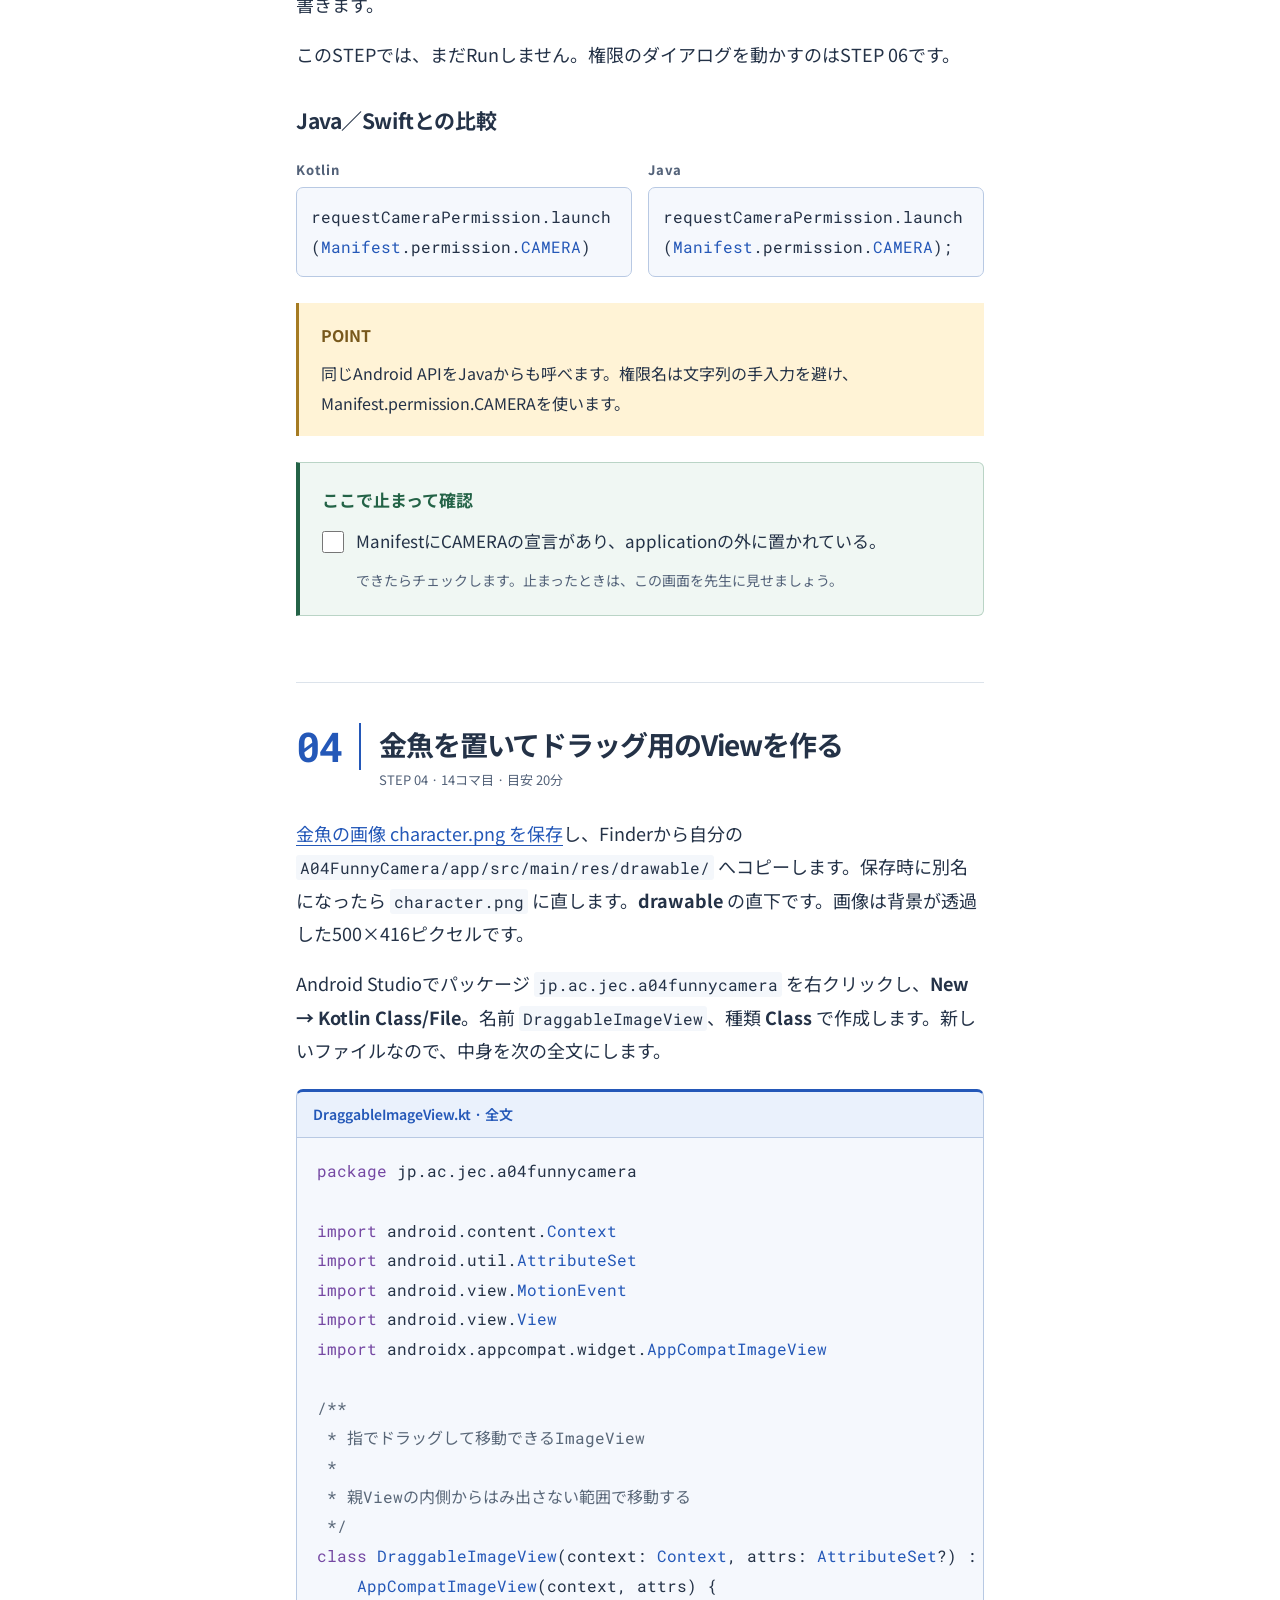
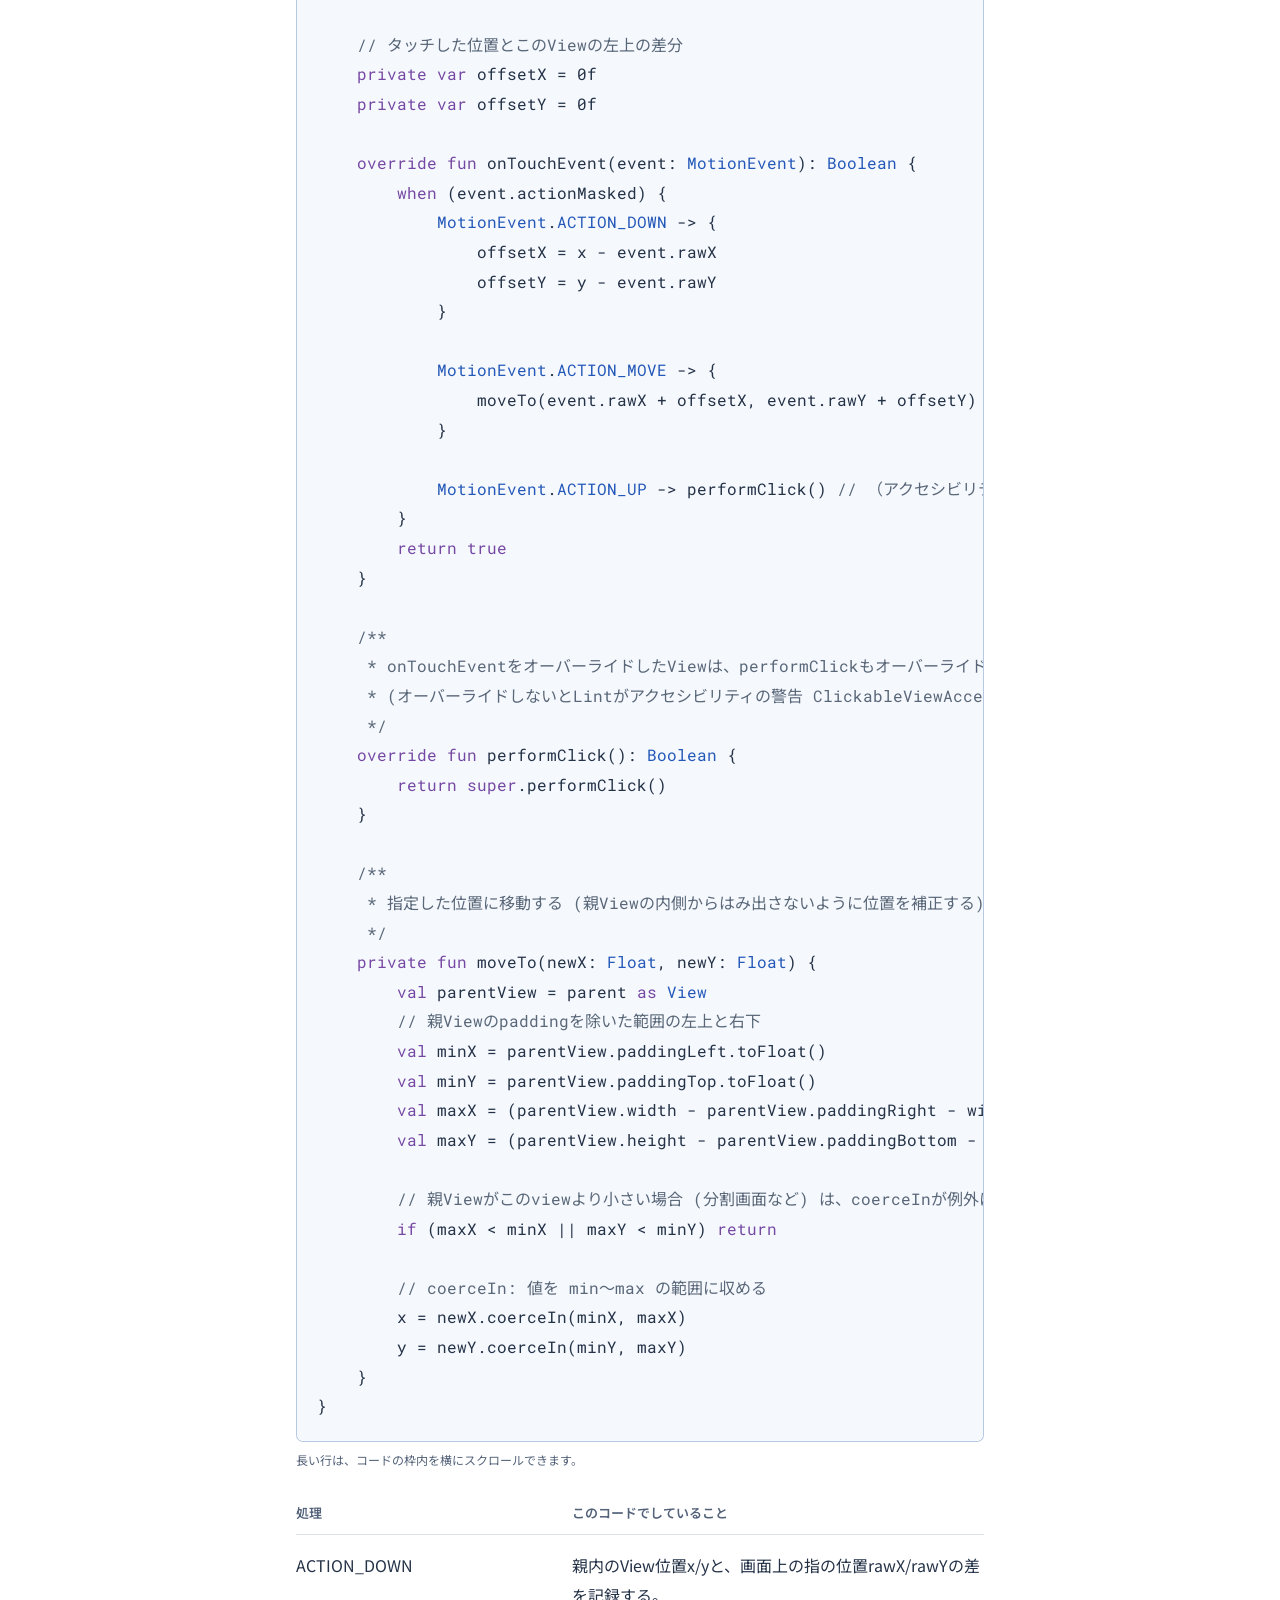
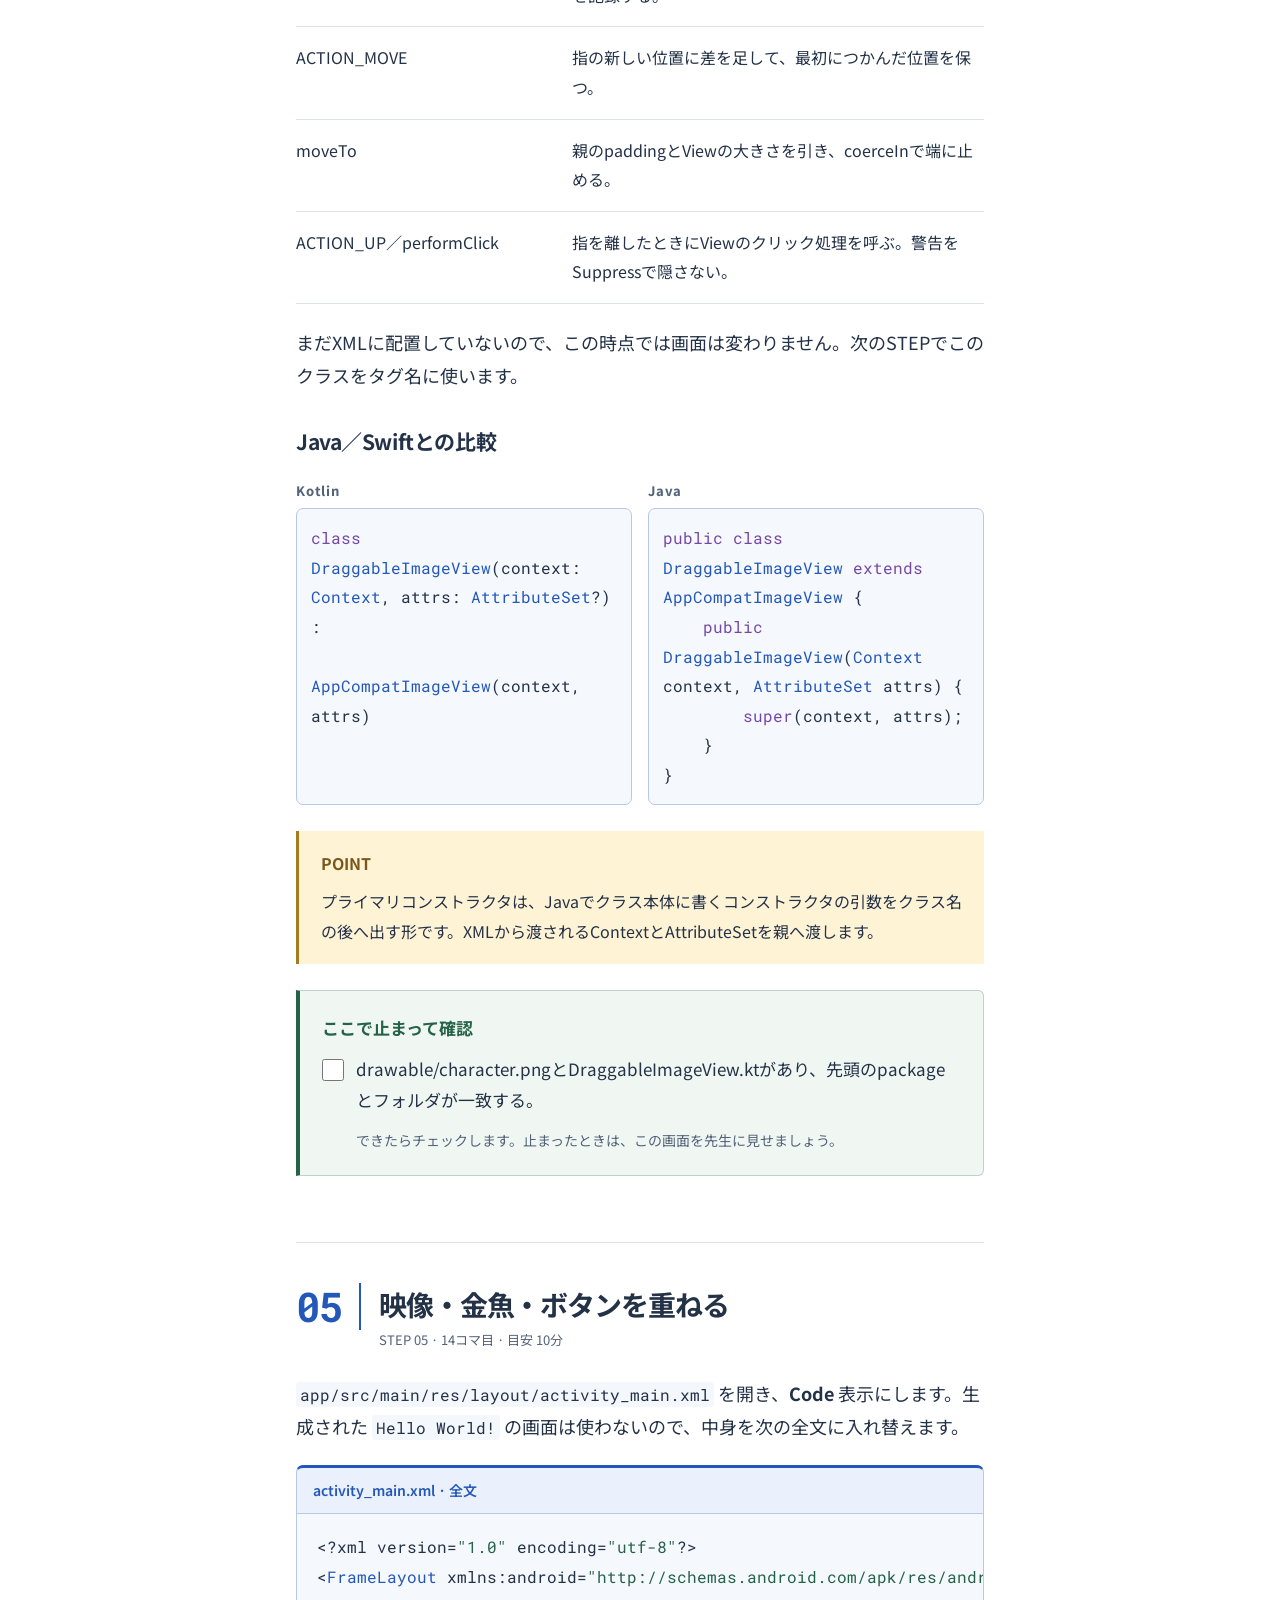
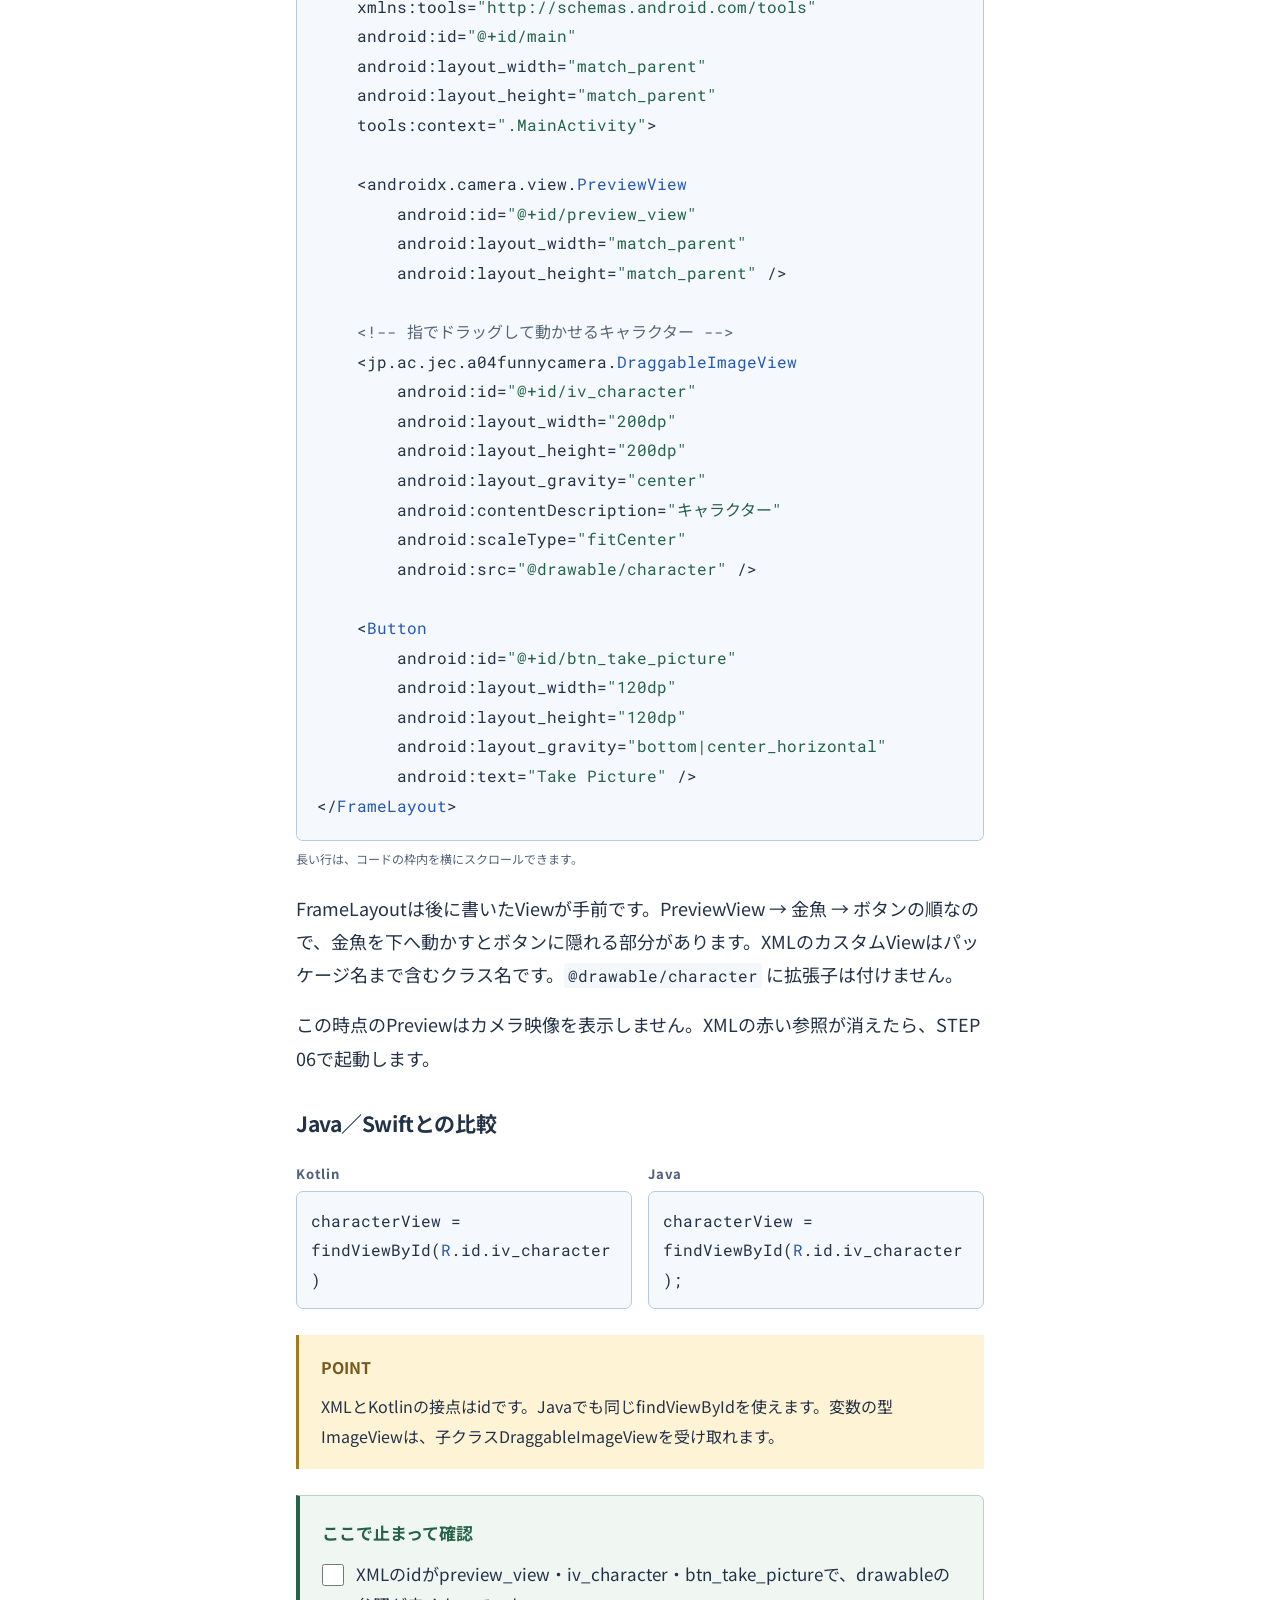
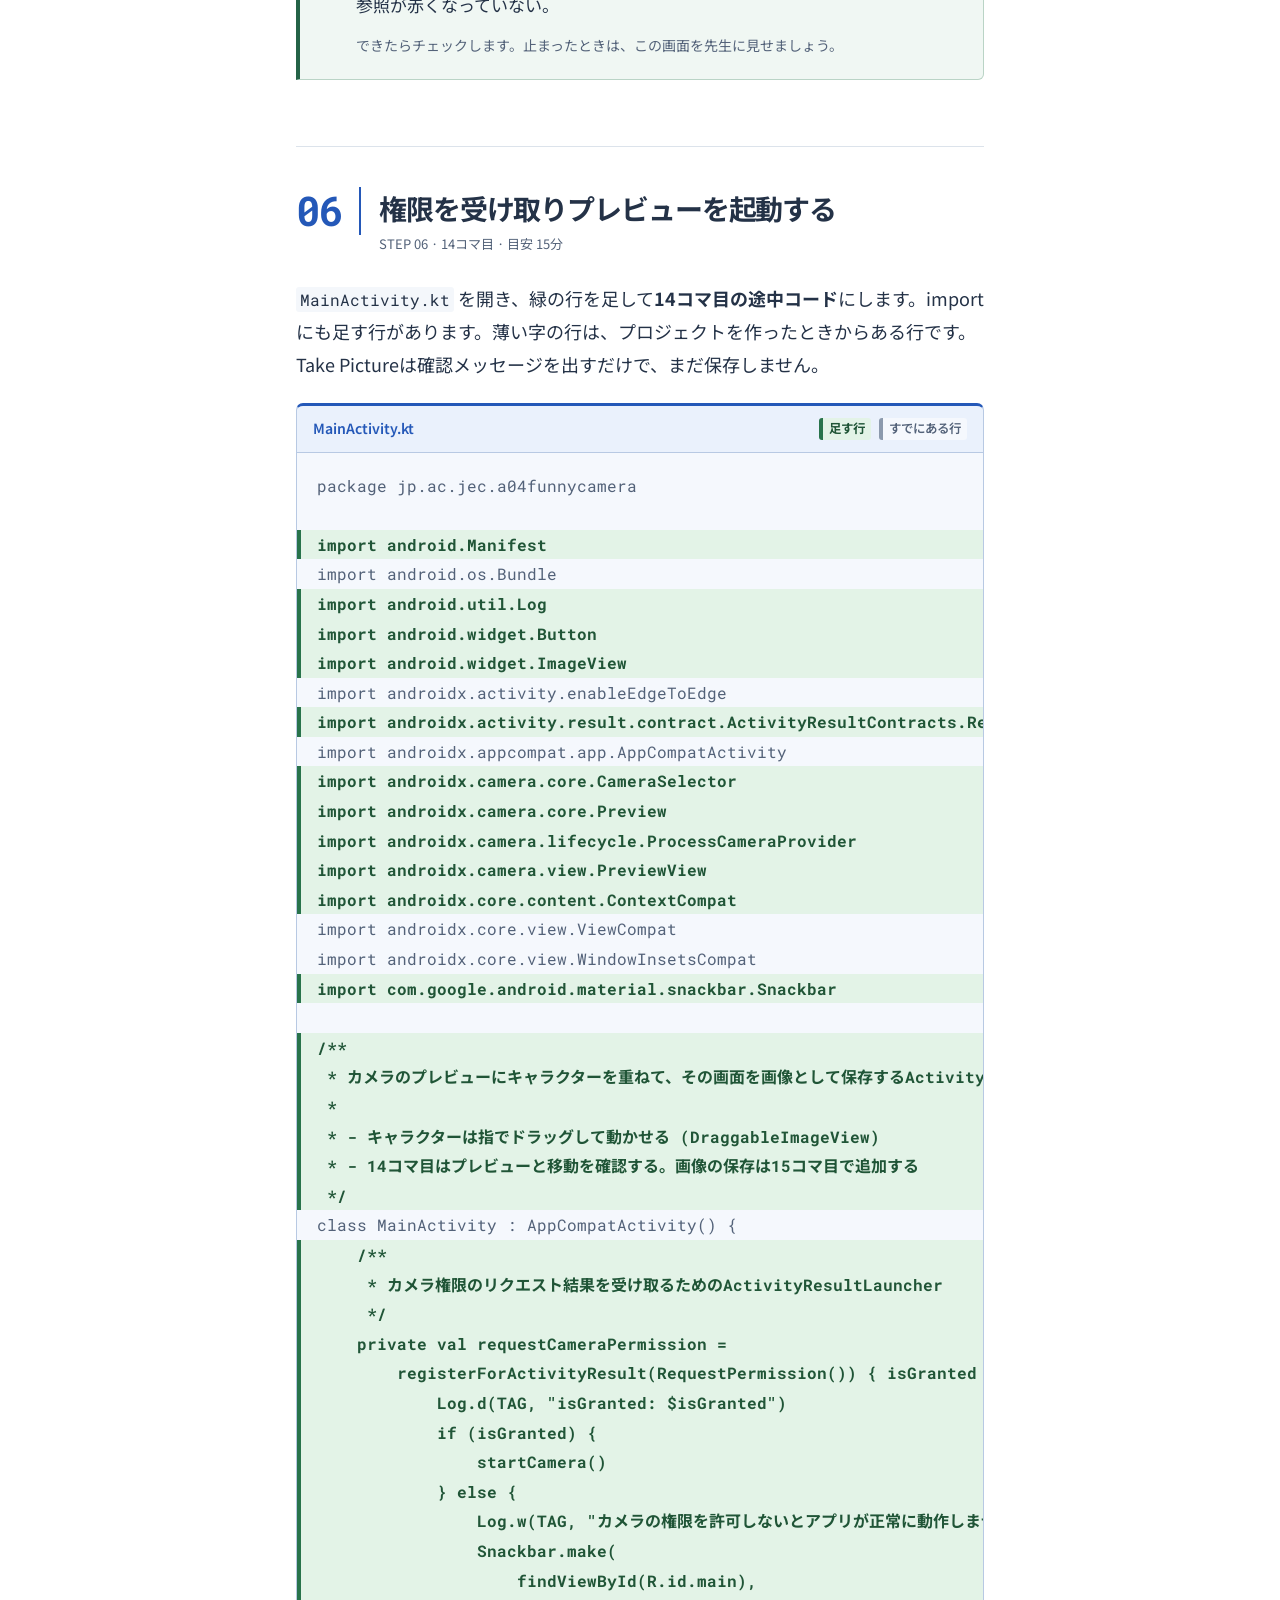
==== commit 7f57eaa5: "教科書の共通デザインとフォントを統一しFigma反映手順を追加する" ====
--- a/docs/funny-camera/index.html
+++ b/docs/funny-camera/index.html
@@ -1,6 +1,6 @@
 <!doctype html>
 <html lang="ja"><head><meta charset="utf-8"><meta name="viewport" content="width=device-width, initial-scale=1"><title>A04 FunnyCamera — カメラにキャラクターを重ねよう | Kotlin演習</title><meta name="description" content="Android Studio Panda 2で作る合成カメラ。90分×2コマで、カメラのプレビュー・ドラッグ・画像の合成と保存を進めます。"><link rel="stylesheet" href="../assets/textbook.css"><script src="../assets/textbook.js" defer></script></head>
-<body data-progress-key="jec-kotlin-funny-camera-v1"><a class="skip" href="#main">本文へ移動</a><header class="topbar"><span class="brand">JEC / Kotlin演習</span><a href="../github-search/index.html">← A03：GithubSearch</a></header><div class="shell"><aside class="sidebar"><div class="sidebar-inner"><p class="course-label">A04 / Android Studio</p><h2>FunnyCamera</h2><div class="progress"><p data-progress-label>0 / 15 ステップ確認済み</p><progress max="15" value="0" aria-label="進捗"></progress></div><nav aria-label="目次"><ol><li><a href="#step-0">STEP 00 今日の画面を先に見る</a></li><li><a href="#step-1">STEP 01 自分のA04プロジェクトを作る</a></li><li><a href="#step-2">STEP 02 カメラのライブラリをそろえる</a></li><li><a href="#step-3">STEP 03 カメラの使用を宣言する</a></li><li><a href="#step-4">STEP 04 金魚を置いてドラッグ用のViewを作る</a></li><li><a href="#step-5">STEP 05 映像・金魚・ボタンを重ねる</a></li><li><a href="#step-6">STEP 06 権限を受け取りプレビューを起動する</a></li><li><a href="#step-7">STEP 07 14コマ目の最後の3分</a></li><li><a href="#step-8">STEP 08 前回のプロジェクトを開き直す</a></li><li><a href="#step-9">STEP 09 プレビューと金魚を1枚に描く</a></li><li><a href="#step-10">STEP 10 JPEGを保存する完成コードへ進む</a></li><li><a href="#step-11">STEP 11 保存した画像を開いて比べる</a></li><li><a href="#step-12">STEP 12 権限を許可しない場合も確かめる</a></li><li><a href="#step-13">STEP 13 自分の画面へアレンジする</a></li><li><a href="#step-14">STEP 14 15コマ目の最後の3分</a></li></ol></nav><div class="resources"><a href="#help">困ったとき</a><a href="../hello-kotlin/index.html">K01：HelloKotlin</a><a href="../hello-android/index.html">A01：HelloAndroid</a><a href="../calc-game/index.html">A02：CalcGame</a><a href="../github-search/index.html">A03：GithubSearch</a><span aria-current="page">A04：FunnyCamera</span><a href="../common/setup.html?from=funny-camera">共通：はじめの準備</a><a href="../common/apk.html?from=funny-camera">共通：提出課題とAPK</a><a href="../common/other-versions.html?from=funny-camera">共通：ちがうAndroid Studioの版</a><a href="../common/help.html?from=funny-camera">共通：困ったとき</a></div></div></aside>
+<body class="textbook" data-progress-key="jec-kotlin-funny-camera-v1"><a class="skip" href="#main">本文へ移動</a><header class="topbar"><span class="brand">JEC / Kotlin演習</span><a href="../github-search/index.html">← A03：GithubSearch</a></header><div class="shell"><aside class="sidebar"><div class="sidebar-inner"><p class="course-label">A04 / Android Studio</p><h2>FunnyCamera</h2><div class="progress"><p data-progress-label>0 / 15 ステップ確認済み</p><progress max="15" value="0" aria-label="進捗"></progress></div><nav aria-label="目次"><ol><li><a href="#step-0">STEP 00 今日の画面を先に見る</a></li><li><a href="#step-1">STEP 01 自分のA04プロジェクトを作る</a></li><li><a href="#step-2">STEP 02 カメラのライブラリをそろえる</a></li><li><a href="#step-3">STEP 03 カメラの使用を宣言する</a></li><li><a href="#step-4">STEP 04 金魚を置いてドラッグ用のViewを作る</a></li><li><a href="#step-5">STEP 05 映像・金魚・ボタンを重ねる</a></li><li><a href="#step-6">STEP 06 権限を受け取りプレビューを起動する</a></li><li><a href="#step-7">STEP 07 14コマ目の最後の3分</a></li><li><a href="#step-8">STEP 08 前回のプロジェクトを開き直す</a></li><li><a href="#step-9">STEP 09 プレビューと金魚を1枚に描く</a></li><li><a href="#step-10">STEP 10 JPEGを保存する完成コードへ進む</a></li><li><a href="#step-11">STEP 11 保存した画像を開いて比べる</a></li><li><a href="#step-12">STEP 12 権限を許可しない場合も確かめる</a></li><li><a href="#step-13">STEP 13 自分の画面へアレンジする</a></li><li><a href="#step-14">STEP 14 15コマ目の最後の3分</a></li></ol></nav><div class="resources"><a href="#help">困ったとき</a><a href="../hello-kotlin/index.html">K01：HelloKotlin</a><a href="../hello-android/index.html">A01：HelloAndroid</a><a href="../calc-game/index.html">A02：CalcGame</a><a href="../github-search/index.html">A03：GithubSearch</a><span aria-current="page">A04：FunnyCamera</span><a href="../common/setup.html?from=funny-camera">共通：はじめの準備</a><a href="../common/apk.html?from=funny-camera">共通：提出課題とAPK</a><a href="../common/other-versions.html?from=funny-camera">共通：ちがうAndroid Studioの版</a><a href="../common/help.html?from=funny-camera">共通：困ったとき</a></div></div></aside>
 <main id="main"><div class="hero"><p class="eyebrow">KOTLIN PROGRAMMING EXERCISES / A04</p><h1>カメラにキャラクターを<br>重ねよう</h1><p class="lede">金魚を指で動かし、カメラの映像と組み合わせた1枚を保存します。</p><p>対象：<code>A04FunnyCamera</code> / パッケージ：<code>jp.ac.jec.a04funnycamera</code><br>14〜15コマ目・各90分 / Android Studio Panda 2 / macOS</p></div><div class="goal"><p class="box-title">この単元で作るもの</p><p>カメラの上にキャラクターを重ねるアプリ。14コマ目でプレビューとドラッグ、15コマ目で合成画像の保存へ進みます。</p></div>
 <section id="step-0"><p class="step-meta">STEP 00 · 14コマ目 · 目安 5分</p><h2>今日の画面を先に見る</h2>
 <p>開くIDEは <strong>Android Studio Panda 2</strong> です。今日はカメラ映像の上に金魚を重ね、指で動かします。次のコマでその組み合わせを画像として保存します。教科書の画像に写る映像は、エミュレータ内の仮想の部屋です。</p>
--- a/docs/assets/textbook.css
+++ b/docs/assets/textbook.css
@@ -1,5 +1,22 @@
+/* 教材ZIPでも同じ書体を使う。取得元・再配布条件は fonts/README.md を参照。 */
+@font-face {
+  font-family: "Noto Sans JP";
+  src: url("fonts/noto-sans-jp/NotoSansJP-wght.ttf") format("truetype");
+  font-style: normal;
+  font-weight: 100 900;
+  font-display: swap;
+}
+@font-face {
+  font-family: "Roboto Mono";
+  src: url("fonts/roboto-mono/RobotoMono-wght.ttf") format("truetype");
+  font-style: normal;
+  font-weight: 100 700;
+  font-display: swap;
+}
 :root {
   color-scheme: light;
+  --font-body: "Noto Sans JP", sans-serif;
+  --font-code: "Roboto Mono", "Noto Sans JP", monospace;
   --ink: #202b37;
   --muted: #566474;
   --paper: #fffef9;
@@ -8,9 +25,9 @@
   --mint: #eaf5ef;
 }
 * { box-sizing: border-box; }
-html { scroll-behavior: smooth; scroll-padding-top: calc(var(--language-nav-height, 0px) + 1.5rem); }
-body { margin: 0; background: var(--paper); color: var(--ink); font-family: -apple-system, BlinkMacSystemFont, "Hiragino Kaku Gothic ProN", "Yu Gothic", Meiryo, sans-serif; font-size: 17px; line-height: 1.9; }
-/* macOS標準の各文字体系のフォント。日本語の未翻訳箇所は日本語の字形を保つ。 */
+html { scroll-behavior: smooth; scroll-padding-top: calc(var(--language-nav-height, 0px) + var(--lesson-nav-height, 0px) + 1.5rem); }
+body { margin: 0; background: var(--paper); color: var(--ink); font-family: var(--font-body); font-size: 17px; line-height: 1.9; }
+/* 日本語以外は各文字体系の既存フォントを使う。日本語の未翻訳箇所はNoto Sans JPを使う。 */
 body:lang(zh-Hans), [lang="zh-Hans"] { font-family: -apple-system, BlinkMacSystemFont, "PingFang SC", "Hiragino Sans GB", sans-serif; }
 body:lang(zh-Hant-HK), [lang="zh-Hant-HK"] { font-family: -apple-system, BlinkMacSystemFont, "PingFang HK", "PingFang TC", sans-serif; }
 body:lang(zh-Hant-TW), [lang="zh-Hant-TW"] { font-family: -apple-system, BlinkMacSystemFont, "PingFang TC", sans-serif; }
@@ -20,7 +37,7 @@
 /* モンゴル語のキリル文字の Ө ө Ү ү は、ヒラギノにない。キリル文字がヒラギノに落ちて字形が混ざらないよう、
    Ө・Ү を持つ欧文フォントを日本語フォントより前に置く。訳文に残す日本語の画面名は、そのうしろのヒラギノで出す。 */
 body:lang(mn), [lang="mn"] { font-family: -apple-system, BlinkMacSystemFont, "Helvetica Neue", "Hiragino Kaku Gothic ProN", "Yu Gothic", Meiryo, sans-serif; }
-body:lang(ja), [lang="ja"] { font-family: -apple-system, BlinkMacSystemFont, "Hiragino Kaku Gothic ProN", "Yu Gothic", Meiryo, sans-serif; }
+body:lang(ja), [lang="ja"] { font-family: var(--font-body); }
 .language-nav, .translation-note { max-width: 1260px; margin: auto; padding: .6rem 2rem; font-size: .88rem; }
 .language-nav { background: var(--paper); display: flex; flex-wrap: wrap; align-items: center; gap: .3rem .6rem; border-bottom: 1px solid var(--line); }
 .has-language-nav .language-nav { position: sticky; top: 0; z-index: 3; }
@@ -74,7 +91,7 @@
 .check label { display: flex; align-items: flex-start; gap: .6rem; cursor: pointer; }
 input[type="checkbox"] { width: 1.2rem; height: 1.2rem; flex: 0 0 auto; margin-top: .4rem; accent-color: #24714f; }
 .file { display: block; color: var(--muted); overflow-wrap: anywhere; font-size: .8rem; padding: .5rem 0; }
-code, pre, kbd { font-family: ui-monospace, SFMono-Regular, Menlo, Consolas, monospace; }
+code, pre, kbd { font-family: var(--font-code); }
 /* コードは、右から左に書く言語のページでも左から右で読む。周りの文から切り離して、
    文末の ; や ) が行の反対側へ回り込まないようにする。右から左のページ（dir="rtl"）だけに当てる。
    isolate は日本語の文の中で折り返しの位置を変えるので、日本語のページには当てない。 */
@@ -209,3 +226,275 @@
   .compare-lang { break-after: avoid; }
   details { padding: .6rem; }
 }
+
+/* 学生用の教科書。共通資料・教員用ガイド（.plain）の表示は上の規則を使う。 */
+.textbook {
+  --ink: #243247;
+  --muted: #536279;
+  --paper: #fff;
+  --blue: #2458b8;
+  --line: #dce3eb;
+  --mint: #f0f7f3;
+  --surface-goal: #f3f6fc;
+  --surface-note: #fff3d6;
+  --surface-code: #f5f8fd;
+  --surface-code-heading: #eaf1fc;
+  --border-code: #b8c9e3;
+  --syntax-keyword: #7548a3;
+  --syntax-string: #246347;
+  --syntax-type: #2458b8;
+  --syntax-comment: #596778;
+  --nav-border: #bfcad9;
+  --nav-selected-bg: #edf3ff;
+  --nav-selected-text: #133e9f;
+  --note-border: #a57b22;
+  --note-title: #78581c;
+  --code-inline-bg: #f4f7fb;
+  --file-icon-border: #b6c6db;
+  --reference-heading-bg: #f1f3f6;
+  --reference-code-bg: #fafbfc;
+  --task-border: #9eaec3;
+  --check-accent: #246347;
+  --check-border: #bad4c6;
+  --action-bg: #fff;
+  --nav-menu-bg: #fff;
+  --menu-shadow: #24324718;
+  --focus-ring: #9a5200;
+  --code-button-border: #829bc3;
+  --code-button-hover-bg: #dce9ff;
+  --kbd-border: #bac6d4;
+  --diff-keep-text: #536279;
+  --diff-add-bg: #e3f3e7;
+  --diff-add-text: #205537;
+  --diff-add-border: #28734b;
+  --diff-del-bg: #fbe9eb;
+  --diff-del-text: #89333d;
+  --diff-del-border: #bb4855;
+  --diff-keep-border: #8c9aad;
+  font-size: 18px;
+  line-height: 1.85;
+  -webkit-font-smoothing: antialiased;
+}
+.textbook .shell { display: block; max-width: none; }
+.textbook .topbar { max-width: 1040px; margin: auto; padding: 15px 28px; font-size: 13px; line-height: 1.5; letter-spacing: normal; }
+.textbook main { max-width: 744px; padding: 32px 28px 64px; margin: auto; }
+.textbook a { text-underline-offset: 4px; }
+.textbook :focus-visible { outline-color: var(--focus-ring); }
+.textbook .hero { padding-bottom: 32px; margin-bottom: 32px; border-bottom: 1px solid var(--line); }
+.textbook .hero h1 { font-size: 32px; line-height: 1.5; letter-spacing: -.045em; margin: 0 0 16px; }
+.textbook .unit { width: auto; height: auto; border-radius: 0; background: none; color: var(--blue); font-size: 16px; margin-bottom: 12px; }
+.textbook .eyebrow { font-size: 14px; letter-spacing: normal; color: var(--blue); margin-bottom: 12px; }
+.textbook .lede { font-size: 18px; line-height: 1.9; margin: 0 0 20px; }
+.textbook .tags { gap: 6px 16px; margin: 0; }
+.textbook .tags span { padding: 0; border-radius: 0; background: none; font-size: 13px; color: var(--muted); }
+.textbook main > section { padding: 0 0 40px; margin: 0 0 40px; scroll-margin-top: 16px; }
+.textbook h2 { font-size: 28px; line-height: 1.5; letter-spacing: -.04em; margin: 0 0 24px; }
+.textbook h3 { font-size: 21px; line-height: 1.6; letter-spacing: -.02em; margin: 32px 0 18px; }
+.textbook p { margin: 0 0 17px; }
+.textbook li { padding-inline-start: 5px; margin-bottom: 12px; }
+.textbook .step-meta { font-size: 13px; line-height: 1.7; color: var(--muted); letter-spacing: normal; font-weight: 400; }
+.textbook .step-heading { display: flex; align-items: flex-start; gap: 18px; margin-bottom: 26px; }
+.textbook .step-heading > div { min-width: 0; }
+.textbook .step-heading h2 { margin: 0; }
+.textbook .step-heading .step-meta { margin: 4px 0 0; }
+.textbook .big-step { flex-shrink: 0; font: 700 41px/1.15 var(--font-code); color: var(--blue); letter-spacing: -.06em; padding-inline-end: 18px; border-inline-end: 2px solid var(--blue); }
+.textbook .action-heading { display: flex; align-items: flex-start; gap: 12px; }
+.textbook .instruction-number { display: inline-grid; place-items: center; flex: 0 0 30px; min-height: 32px; margin-top: 2px; border-bottom: 3px solid var(--blue); color: var(--blue); font-size: 22px; line-height: 1.3; }
+
+/* JavaScriptが使えない場合も、元の目次と全単元へのリンクを読むことができる。 */
+.textbook .sidebar { max-width: 744px; margin: auto; border-inline-end: 0; border-bottom: 1px solid var(--line); padding: 20px 28px; }
+.textbook .sidebar-inner { position: static; max-height: none; overflow: visible; }
+.textbook .sidebar ol { display: block; }
+.textbook .sidebar li { padding: 0; margin: 0; }
+.textbook .sidebar li a { font-size: 15px; padding: 10px 9px; }
+.textbook .sidebar .resources { display: block; }
+.textbook .sidebar .resources a, .textbook .sidebar .resources [aria-current="page"] { font-size: 13px; padding: 7px 9px; margin: 0; overflow-wrap: anywhere; }
+.textbook .progress { font-size: 13px; border: 0; border-bottom: 1px solid var(--line); border-radius: 0; padding: 10px 9px 12px; margin-bottom: 8px; color: var(--muted); }
+.textbook progress { height: 6px; accent-color: var(--check-accent); margin: 8px 0; }
+.textbook.has-lesson-nav .sidebar { position: sticky; top: var(--language-nav-height, 0px); z-index: 4; max-width: none; padding: 0; background: var(--paper); border-block: 1px solid var(--line); }
+.textbook .lesson-bar-inner { max-width: 1040px; margin: auto; display: flex; align-items: center; gap: 14px; min-height: 62px; padding: 11px 28px; }
+.textbook .unit-name { font-size: 14px; font-weight: 600; line-height: 1.5; flex-shrink: 0; }
+.textbook .lesson-current { display: flex; align-items: center; justify-content: flex-end; gap: 10px; flex: 1; min-width: 0; line-height: 1.5; }
+.textbook .current-step { font-size: 13px; font-weight: 700; color: var(--blue); white-space: nowrap; overflow: hidden; text-overflow: ellipsis; min-width: 0; }
+.textbook .current-title { font-size: 13px; color: var(--muted); white-space: nowrap; overflow: hidden; text-overflow: ellipsis; max-width: 200px; }
+.textbook .lesson-menu { margin: 0; padding: 0; border: 0; position: relative; flex-shrink: 0; font-size: 14px; line-height: 1.5; }
+.textbook .lesson-menu > summary { border: 1px solid var(--nav-border); border-radius: 6px; padding: 8px 12px; cursor: pointer; list-style: none; display: flex; align-items: center; gap: 10px; font-weight: 600; margin: 0; }
+.textbook .lesson-menu > summary::-webkit-details-marker { display: none; }
+.textbook .menu-chevron { width: 7px; height: 7px; border-right: 1.5px solid; border-bottom: 1.5px solid; transform: rotate(45deg); margin-top: -4px; flex-shrink: 0; }
+.textbook .lesson-menu[open] .menu-chevron { transform: rotate(225deg); margin-top: 4px; }
+.textbook .lesson-menu-content { position: absolute; inset-inline-end: 0; top: calc(100% + 10px); width: min(350px, calc(100vw - 32px)); max-height: calc(100dvh - var(--language-nav-height, 0px) - var(--lesson-nav-height, 64px) - 26px); overflow-y: auto; overscroll-behavior: contain; background: var(--nav-menu-bg); border: 1px solid var(--line); box-shadow: 0 10px 30px var(--menu-shadow); padding: 8px 12px 12px; border-radius: 8px; }
+.textbook .lesson-menu-content .eyebrow { font-size: 12px; margin: 12px 9px 4px; color: var(--muted); }
+.textbook .lesson-menu-content ol { margin: 4px 0 12px; }
+.textbook .lesson-menu-content li a { border-radius: 4px; }
+.textbook .lesson-menu-content a[aria-current="step"] { background: var(--nav-selected-bg); font-weight: 600; }
+.textbook .lesson-help-links a { display: block; padding: 10px 9px; font-size: 14px; text-decoration: none; }
+.textbook .lesson-resources { border: 0; border-top: 1px solid var(--line); border-radius: 0; padding: 10px 0 0; margin: 8px 0 0; }
+.textbook .lesson-resources > summary { font-size: 14px; padding: 8px 9px; color: var(--muted); font-weight: 400; }
+.textbook .nav-check { color: var(--check-accent); margin-inline-start: 8px; }
+
+/* 入力する場所とコード。長い行はコードの枠内だけをスクロールする。 */
+.textbook .file { font-size: 16px; }
+.textbook .file-box { display: flex; align-items: center; gap: 16px; border-block: 1px solid var(--line); padding: 16px 0; margin: 22px 0; }
+.textbook .file-box > div { min-width: 0; }
+.textbook .file-icon { width: 34px; height: 42px; border: 1.5px solid var(--file-icon-border); border-radius: 3px; display: grid; place-items: center; flex-shrink: 0; color: var(--blue); font: 700 15px var(--font-code); }
+.textbook .file-label { font-size: 13px; color: var(--muted); line-height: 1.5; }
+.textbook .file-name { font: 600 18px/1.8 var(--font-code); overflow-wrap: anywhere; }
+.textbook .file-path { border: 0; padding: 0; font-size: 12px; line-height: 1.6; margin: 3px 0 0; color: var(--muted); }
+.textbook .file-path > summary { font-size: 12px; font-weight: 400; text-decoration: underline; text-underline-offset: 3px; }
+.textbook .file-path p { margin: 6px 0 0; overflow-wrap: anywhere; font-family: var(--font-code); }
+.textbook code, .textbook pre, .textbook kbd { font-family: var(--font-code); }
+.textbook code { background: var(--code-inline-bg); font-size: .9em; padding: 2px 4px; }
+.textbook pre { background: var(--surface-code); color: var(--ink); border: 1px solid var(--border-code); border-radius: 7px; padding: 18px 20px 20px; margin: 0 0 20px; font-size: 16px; line-height: 1.85; font-variant-ligatures: none; overscroll-behavior-x: contain; }
+.textbook pre code { font-size: inherit; padding: 0; background: none; color: inherit; border-radius: 0; }
+.textbook .code-head { background: var(--surface-code-heading); color: var(--blue); border: 1px solid var(--border-code); border-top: 3px solid var(--blue); border-radius: 7px 7px 0 0; padding: 11px 16px; font-size: 14px; line-height: 1.65; font-weight: 600; margin-top: 22px; flex-wrap: wrap; }
+.textbook .code-head + pre { border-top: 0; border-radius: 0 0 7px 7px; }
+.textbook .code-head[data-code-kind="reference"] { background: var(--reference-heading-bg); color: var(--ink); border: 1px solid var(--line); }
+.textbook .code-head[data-code-kind="reference"] + pre { background: var(--reference-code-bg); border-color: var(--line); }
+.textbook .code-head button { color: var(--blue); border-color: var(--code-button-border); background: white; font-size: 14px; padding: 5px 10px; }
+.textbook .code-head button:hover { background: var(--code-button-hover-bg); }
+.textbook .syntax-keyword { color: var(--syntax-keyword); }
+.textbook .syntax-string { color: var(--syntax-string); }
+.textbook .syntax-type { color: var(--syntax-type); }
+.textbook .syntax-comment { color: var(--syntax-comment); }
+.textbook .scroll-hint { font-size: 12px; color: var(--muted); line-height: 1.7; margin: -12px 0 22px; }
+.textbook kbd { font-size: 14px; padding: 3px 6px; border-color: var(--kbd-border); }
+
+/* 操作と確認に視線を集める。補足は小さく、本文と区別する。 */
+.textbook .goal, .textbook .check, .textbook .note, .textbook .task { border-radius: 0; padding: 18px 22px; margin: 26px 0; }
+.textbook .goal { background: var(--surface-goal); border-inline-start: 3px solid var(--blue); }
+.textbook .goal .box-title { color: var(--blue); font-size: 15px; }
+.textbook .box-title { font-weight: 700; margin: 0 0 9px; }
+.textbook .check { border: 1px solid var(--check-border); border-inline-start: 4px solid var(--check-accent); border-radius: 0 6px 6px 0; padding: 21px 22px; }
+.textbook .check .box-title { color: var(--check-accent); font-size: 17px; }
+.textbook .check label { gap: 12px; font-size: 17px; }
+.textbook input[type="checkbox"] { width: 22px; height: 22px; margin: 6px 0 0; accent-color: var(--check-accent); }
+.textbook .check > p:last-child { font-size: 14px; color: var(--muted); margin-top: 12px; padding-inline-start: 34px; }
+.textbook .note { border-inline-start: 3px solid var(--note-border); background: var(--surface-note); font-size: 16px; }
+.textbook .note .box-title { color: var(--note-title); }
+.textbook .task { border: 0; border-top: 2px solid var(--task-border); background: none; padding: 20px 0 0; }
+.textbook main details:not(.file-path) { border: 1px solid var(--line); border-radius: 6px; padding: 14px 16px; margin: 20px 0; font-size: 16px; }
+.textbook main details > summary { cursor: pointer; font-weight: 600; line-height: 1.8; }
+.textbook main details[open] > summary { margin-bottom: 16px; }
+.textbook main details p:last-child { margin-bottom: 0; }
+.textbook .next { border-top: 1px solid var(--line); padding-top: 24px; margin-top: 28px; }
+.textbook .next a, .textbook .button-link { background: var(--action-bg); color: var(--blue); border: 1px solid var(--blue); border-radius: 6px; padding: 12px 16px; font-size: 16px; font-weight: 600; }
+.textbook .footer { font-size: 12px; line-height: 1.8; padding: 0; }
+
+/* 2・3列は狭い幅で縦に読む。比較する列が多い表は表内を横にスクロールする。 */
+.textbook table { table-layout: fixed; font-size: 16px; line-height: 1.85; margin: 22px 0; }
+.textbook th { background: none; font-size: 13px; color: var(--muted); font-weight: 600; padding: 9px 8px; }
+.textbook td { padding: 16px 8px; }
+.textbook table[data-columns="2"] th:first-child { width: 39%; }
+.textbook table[data-columns="3"] th:first-child { width: 20%; }
+.textbook table[data-columns="3"] th:nth-child(2) { width: 28%; }
+.textbook th:first-child, .textbook td:first-child { padding-inline-start: 0; }
+.textbook th:last-child, .textbook td:last-child { padding-inline-end: 0; }
+.textbook table code { font-size: 14px; }
+.textbook .table-scroll { overflow-x: auto; overscroll-behavior-x: contain; margin: 22px 0; }
+.textbook .table-scroll table { min-width: 660px; margin: 0; }
+.textbook figure { margin: 22px 0; }
+.textbook img { border-radius: 6px; }
+.textbook figcaption { font-size: 13px; line-height: 1.8; margin-top: 10px; }
+.textbook .phones { gap: 24px; margin: 24px 0; }
+.textbook .phones figure { margin: 0; }
+.textbook .phones img { width: 206px; }
+.textbook .phone img { width: 224px; }
+.textbook .flow { padding: 14px 0; background: none; gap: 6px 12px; font-size: 14px; line-height: 1.8; margin: 20px 0; }
+.textbook .flow strong { padding: 0; border: 0; background: none; font-weight: 600; }
+
+@media (max-width: 620px) {
+  .textbook .topbar { padding: 12px 20px; }
+  .textbook main { padding: 28px 20px 48px; }
+  .textbook .hero h1 { font-size: 28px; }
+  .textbook h2 { font-size: 25px; }
+  .textbook h3 { font-size: 20px; }
+  .textbook .step-heading { gap: 14px; }
+  .textbook .big-step { font-size: 36px; padding-inline-end: 14px; }
+  .textbook .lesson-bar-inner { gap: 10px; padding: 10px 20px; }
+  .textbook .unit-name { font-size: 12px; }
+  .textbook .current-title { display: none; }
+  .textbook .file-box { gap: 12px; }
+  .textbook .file-name { font-size: 16px; }
+  .textbook .code-head { padding-inline: 12px; font-size: 13px; }
+  .textbook pre { padding-inline: 14px; }
+  .textbook .check { padding: 18px 16px; }
+  .textbook .check > p:last-child { padding-inline-start: 0; }
+  .textbook main details:not(.file-path) { padding: 12px; }
+  .textbook table:is([data-columns="2"], [data-columns="3"]) thead { position: absolute; width: 1px; height: 1px; overflow: hidden; clip-path: inset(50%); }
+  .textbook table:is([data-columns="2"], [data-columns="3"]) :is(tbody, tr, td) { display: block; }
+  .textbook table:is([data-columns="2"], [data-columns="3"]) tr { padding: 16px 0; border-bottom: 1px solid var(--line); }
+  .textbook table:is([data-columns="2"], [data-columns="3"]) td { padding: 0; border: 0; }
+  .textbook table:is([data-columns="2"], [data-columns="3"]) td:first-child { padding: 0 0 8px; font-weight: 600; }
+  .textbook table[data-columns="3"] td + td { margin-top: 12px; }
+  .textbook table[data-columns="3"] td::before { content: attr(data-label); display: block; font-size: 12px; color: var(--muted); font-weight: 400; margin-bottom: 3px; }
+  .textbook .phones { gap: 18px; }
+  .textbook .phones img { width: 180px; }
+  .textbook .phone img { width: 190px; }
+  .textbook .flow { gap: 4px 8px; font-size: 13px; }
+}
+@media (max-width: 420px) {
+  .textbook main { padding-inline: 16px; }
+  .textbook .hero h1 { font-size: 26px; }
+  .textbook h2 { font-size: 24px; }
+  .textbook h3 { font-size: 19px; }
+  .textbook .lesson-bar-inner { gap: 8px; padding-inline: 16px; }
+  .textbook .unit-name { max-width: 120px; overflow-wrap: anywhere; }
+  .textbook .lesson-menu > summary { padding: 8px; }
+  .textbook .phones { grid-template-columns: 1fr; gap: 24px; }
+  .textbook .phones figure { max-width: 280px; margin: auto; }
+  .textbook .phones img { width: 184px; }
+  .textbook .next a { font-size: 15px; }
+  .textbook main details:not(.file-path) { padding: 10px; }
+}
+@media print {
+  .textbook { font-size: 11pt; color: black; background: white; }
+  .textbook main { max-width: none; padding: 0; }
+  .textbook .hero { margin-bottom: 20px; padding-bottom: 20px; }
+  .textbook .hero h1 { font-size: 24pt; }
+  .textbook h2 { font-size: 20pt; }
+  .textbook h3 { font-size: 14pt; }
+  .textbook .big-step { font-size: 28pt; }
+  .textbook main > section { margin: 0 0 20px; padding: 20px 0; scroll-margin: 0; }
+  .textbook pre { white-space: pre-wrap; overflow-wrap: anywhere; font-size: 9pt; color: black; background: #f4f4f4; }
+  .textbook pre code { white-space: inherit; }
+  .textbook .code-head { color: black; background: #eee; }
+  .textbook .step-heading, .textbook h3, .textbook summary { break-after: avoid; }
+  .textbook table { font-size: 10pt; table-layout: auto; }
+  .textbook table:is([data-columns="2"], [data-columns="3"]) thead { position: static; width: auto; height: auto; clip-path: none; display: table-header-group; }
+  .textbook table:is([data-columns="2"], [data-columns="3"]) tbody { display: table-row-group; }
+  .textbook table:is([data-columns="2"], [data-columns="3"]) tr { display: table-row; }
+  .textbook table:is([data-columns="2"], [data-columns="3"]) td { display: table-cell; }
+  .textbook th, .textbook td { padding: 6px; }
+  .textbook table td::before { display: none; }
+  .textbook table code { font-size: 9pt; }
+  .textbook .table-scroll { overflow: visible; }
+  .textbook .table-scroll table { min-width: 0; }
+  .textbook .phones { grid-template-columns: 1fr 1fr; }
+  .textbook .phones img, .textbook .phone img { width: 160px; }
+  .textbook .scroll-hint { display: none; }
+}
+
+/* Kotlin / Java / Swift 比較と差分コードは、教材の意味を持つ表示として保つ。 */
+.textbook .compare { gap: 16px; margin: 22px 0; }
+.textbook .compare-item pre { padding: 14px; margin: 0; font-size: 16px; white-space: pre-wrap; overflow-wrap: anywhere; overflow-x: visible; }
+.textbook .compare-item pre code { overflow-wrap: anywhere; }
+.textbook .compare-lang { font-size: 13px; line-height: 1.7; margin-bottom: 6px; }
+.textbook .sidebar .course-label { font-size: 13px; line-height: 1.7; color: var(--muted); margin: 8px 9px; }
+.textbook .sidebar h2 { font-size: 18px; margin: 8px 9px 12px; }
+.textbook .sidebar a:hover, .textbook .sidebar a[aria-current="step"] { color: var(--nav-selected-text); }
+.textbook pre.diff { color: var(--diff-keep-text); --diff-padding: 20px; }
+.textbook pre.diff ins, .textbook pre.diff del { margin-inline: calc(-1 * var(--diff-padding)); padding-inline: calc(var(--diff-padding) - 4px) var(--diff-padding); }
+.textbook pre.diff ins, .textbook .diff-add { background: var(--diff-add-bg); color: var(--diff-add-text); border-color: var(--diff-add-border); }
+.textbook pre.diff del, .textbook .diff-del { background: var(--diff-del-bg); color: var(--diff-del-text); border-color: var(--diff-del-border); }
+.textbook .diff-keep { background: var(--surface-code); color: var(--diff-keep-text); border-color: var(--diff-keep-border); }
+.textbook .diff-gap { margin-inline: calc(-1 * var(--diff-padding)); padding-inline: var(--diff-padding); color: var(--diff-keep-text); border-color: var(--diff-keep-border); }
+[dir="rtl"] .textbook .file-name, .textbook[dir="rtl"] .file-name { direction: ltr; unicode-bidi: isolate; text-align: start; }
+@media (max-width: 620px) { .textbook pre.diff { --diff-padding: 14px; } }
+@media print {
+  .textbook .compare-item pre { font-size: 9pt; padding: .6rem; }
+  .textbook pre.diff { color: #555; }
+  .textbook pre.diff ins, .textbook .diff-add { background: #e3f3e7; border-color: black; color: black; }
+  .textbook pre.diff del, .textbook .diff-del { background: #f7e4e4; border-color: #777; color: #444; }
+  .textbook .diff-keep { background: #f4f4f4; border-color: #bbb; color: #555; }
+  .textbook .diff-gap { color: #555; border-color: #999; }
+}
